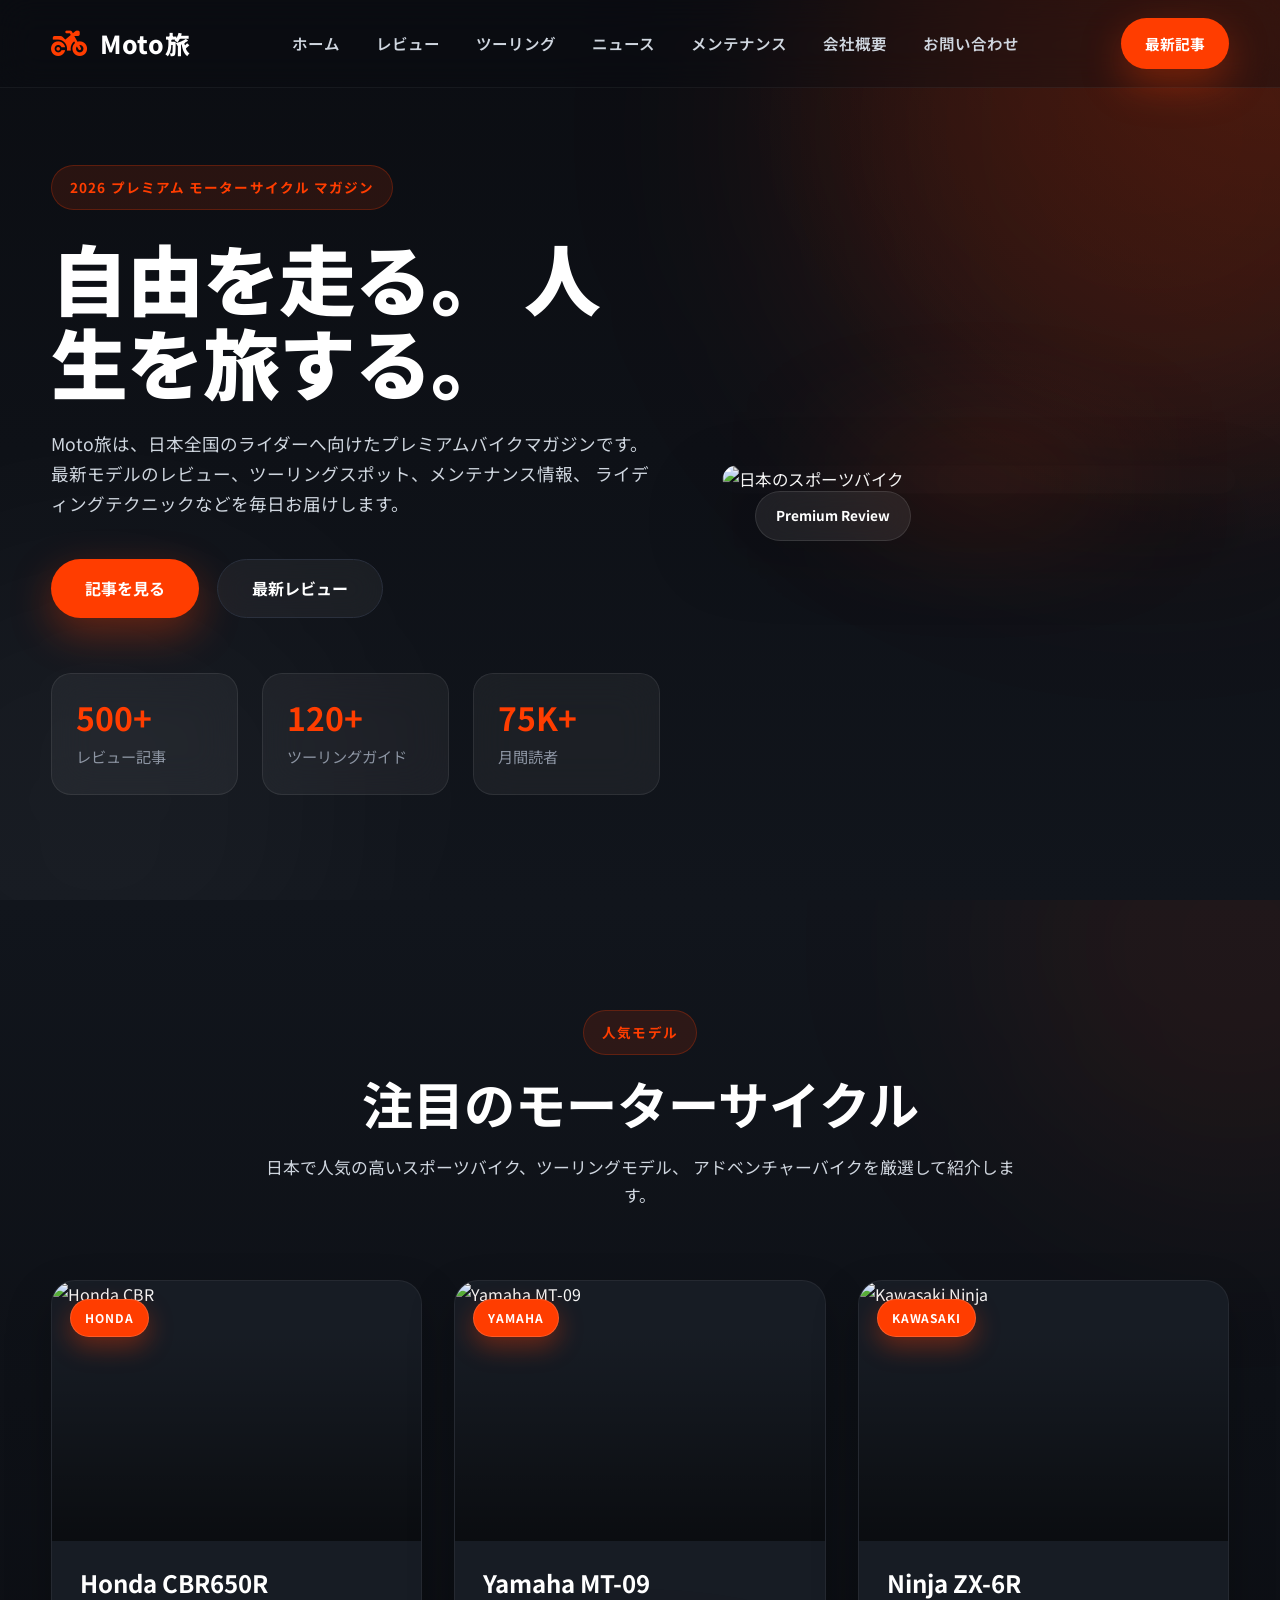
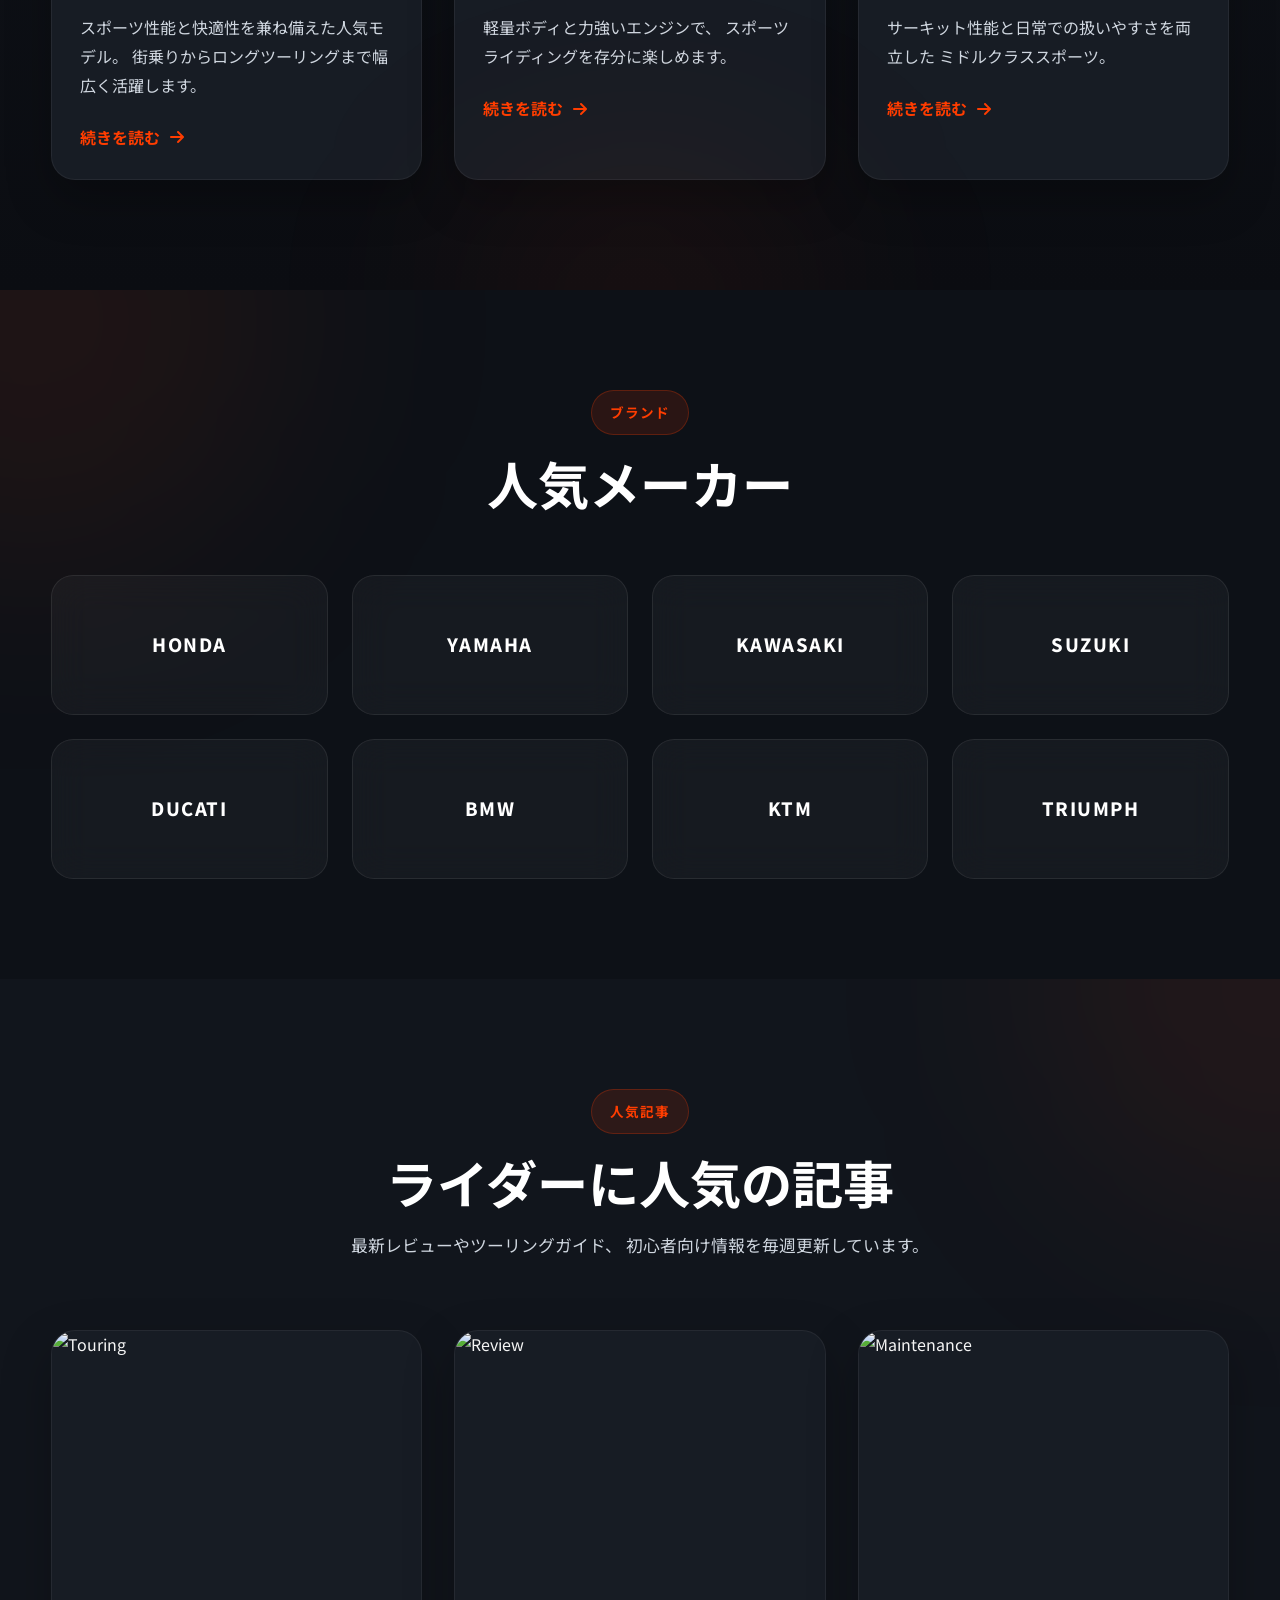
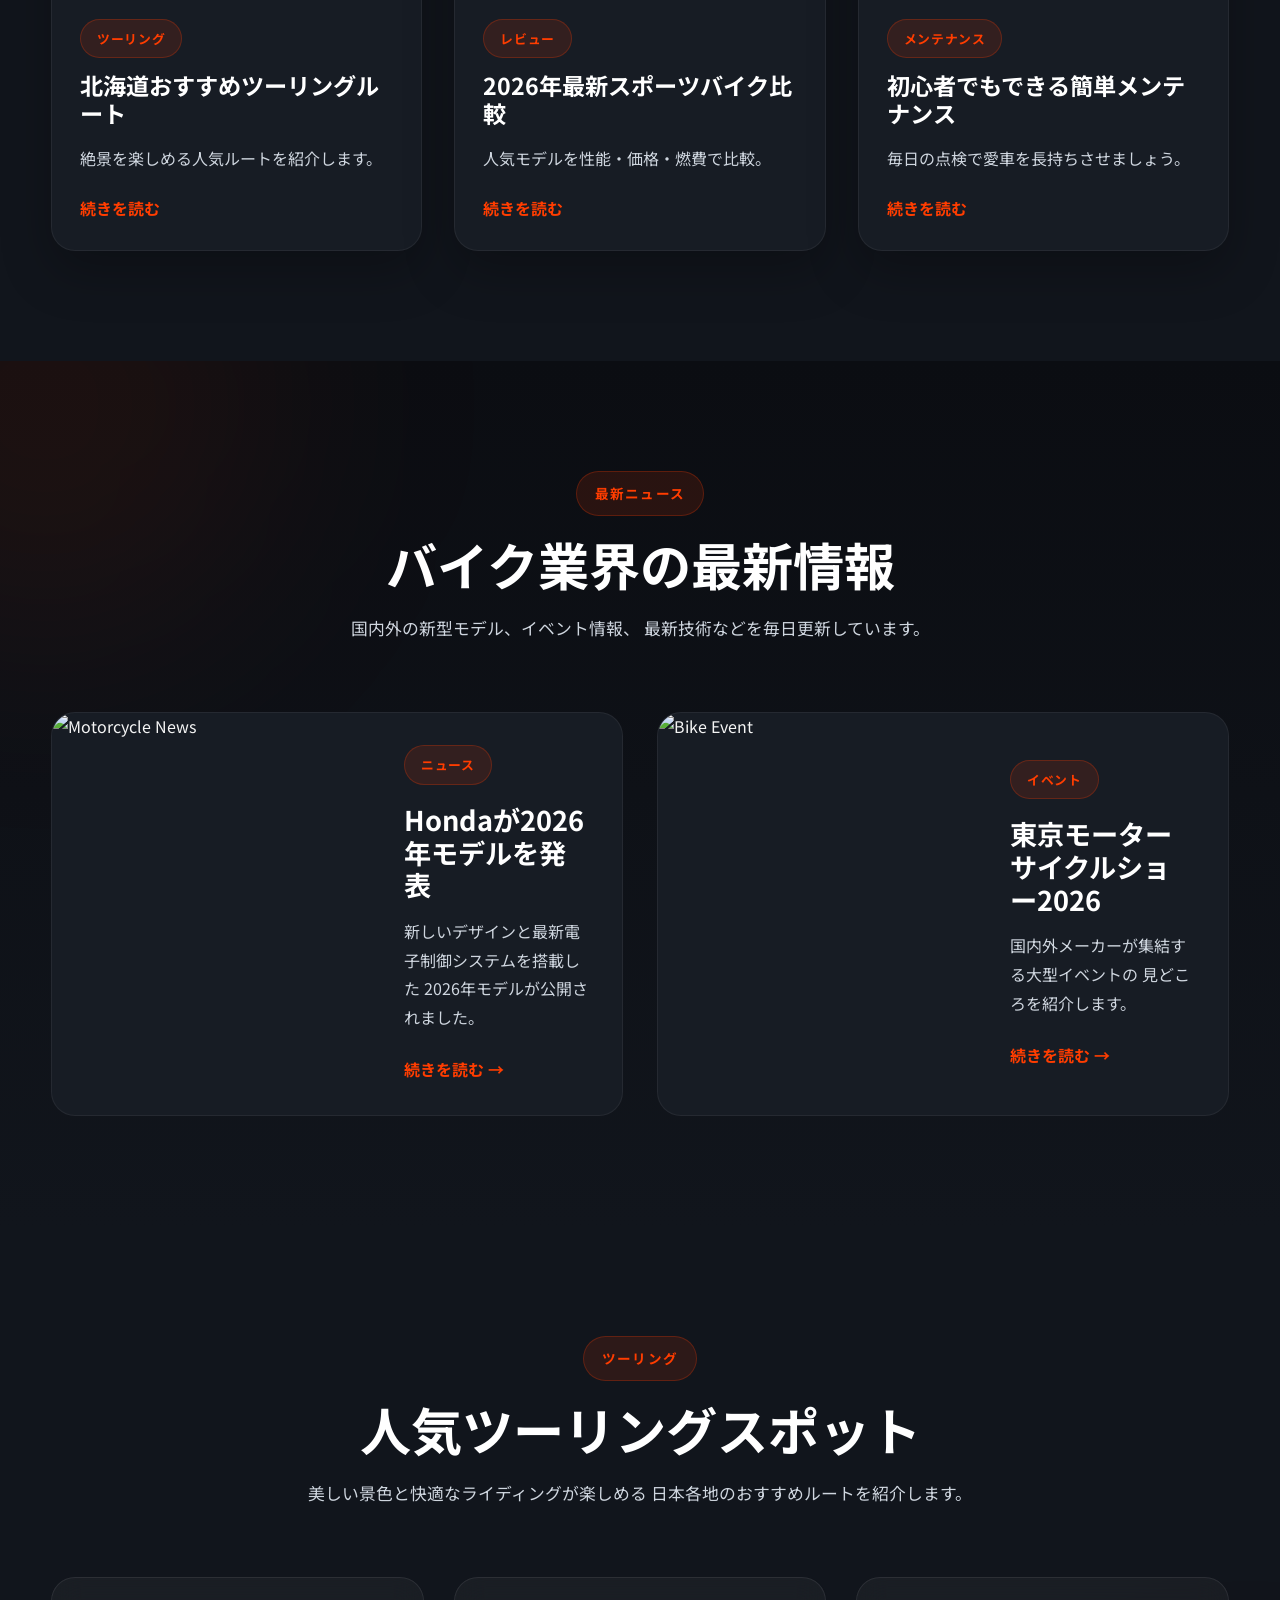
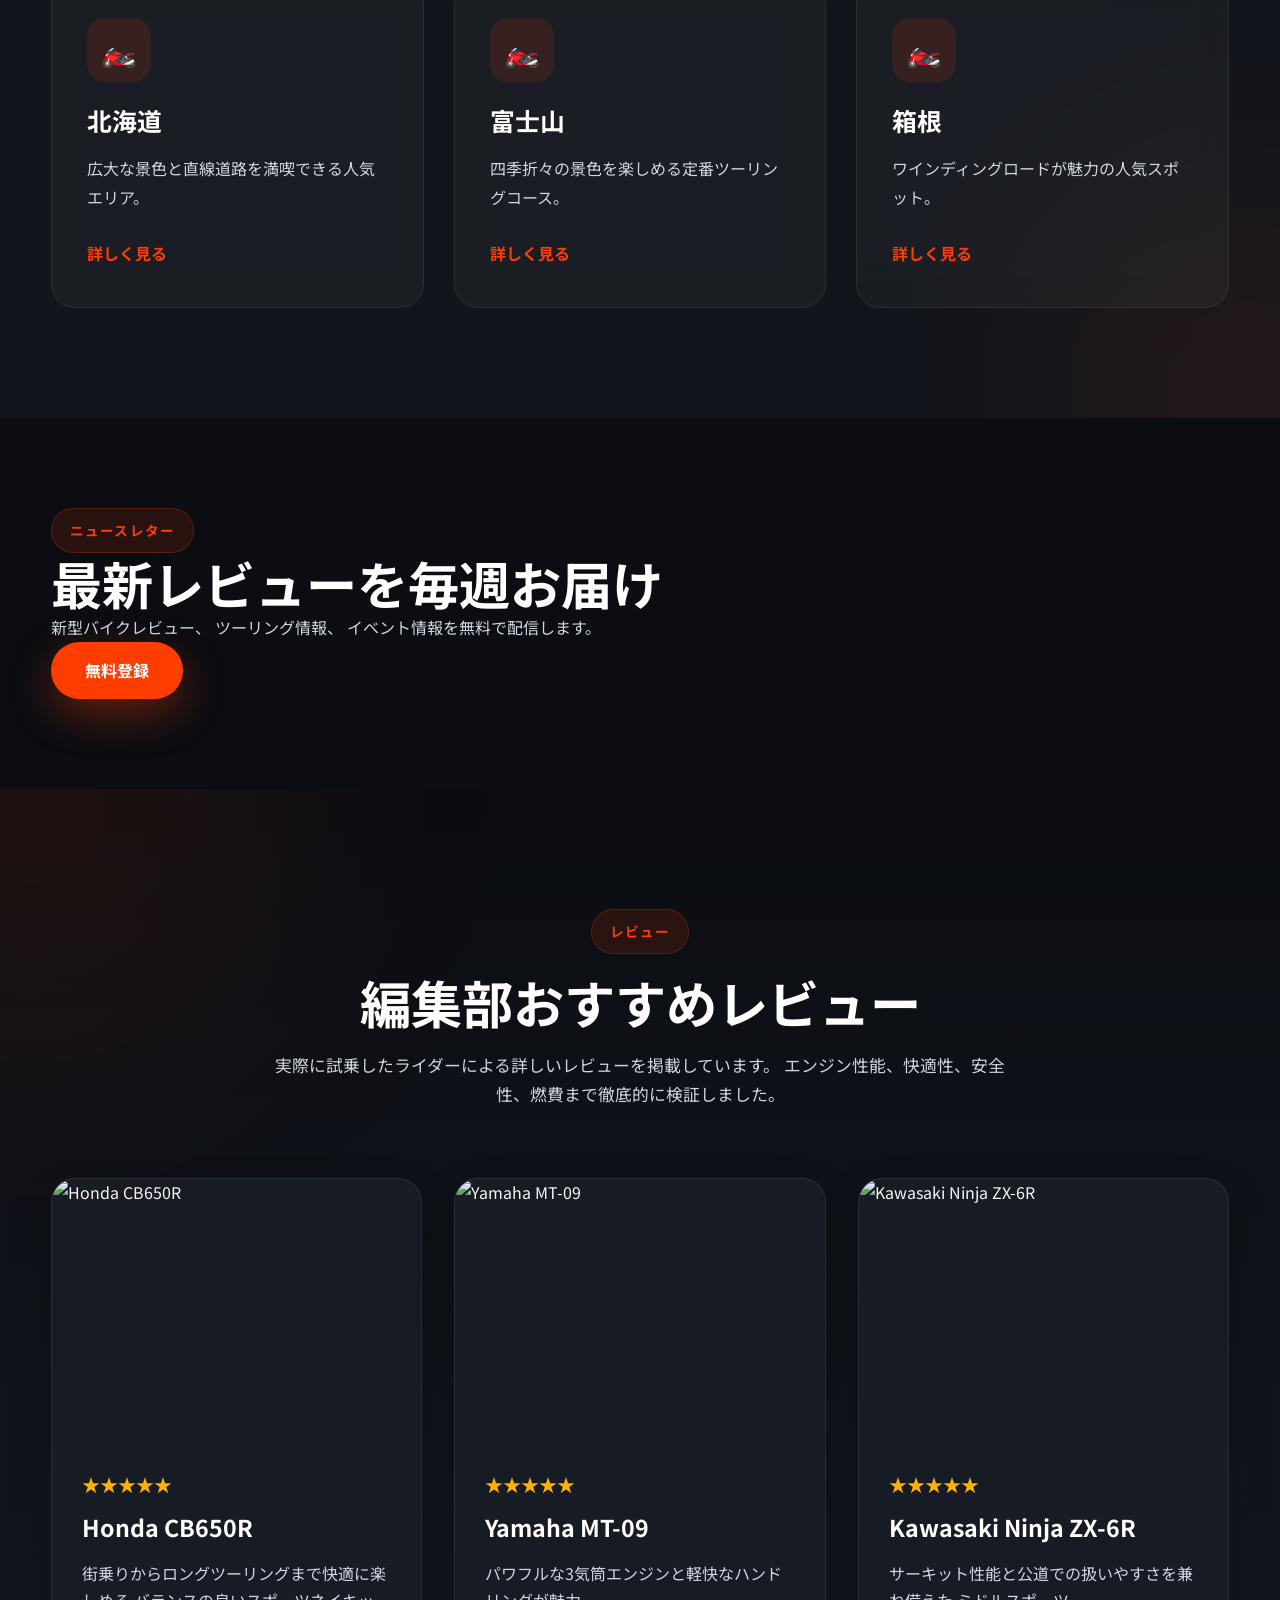
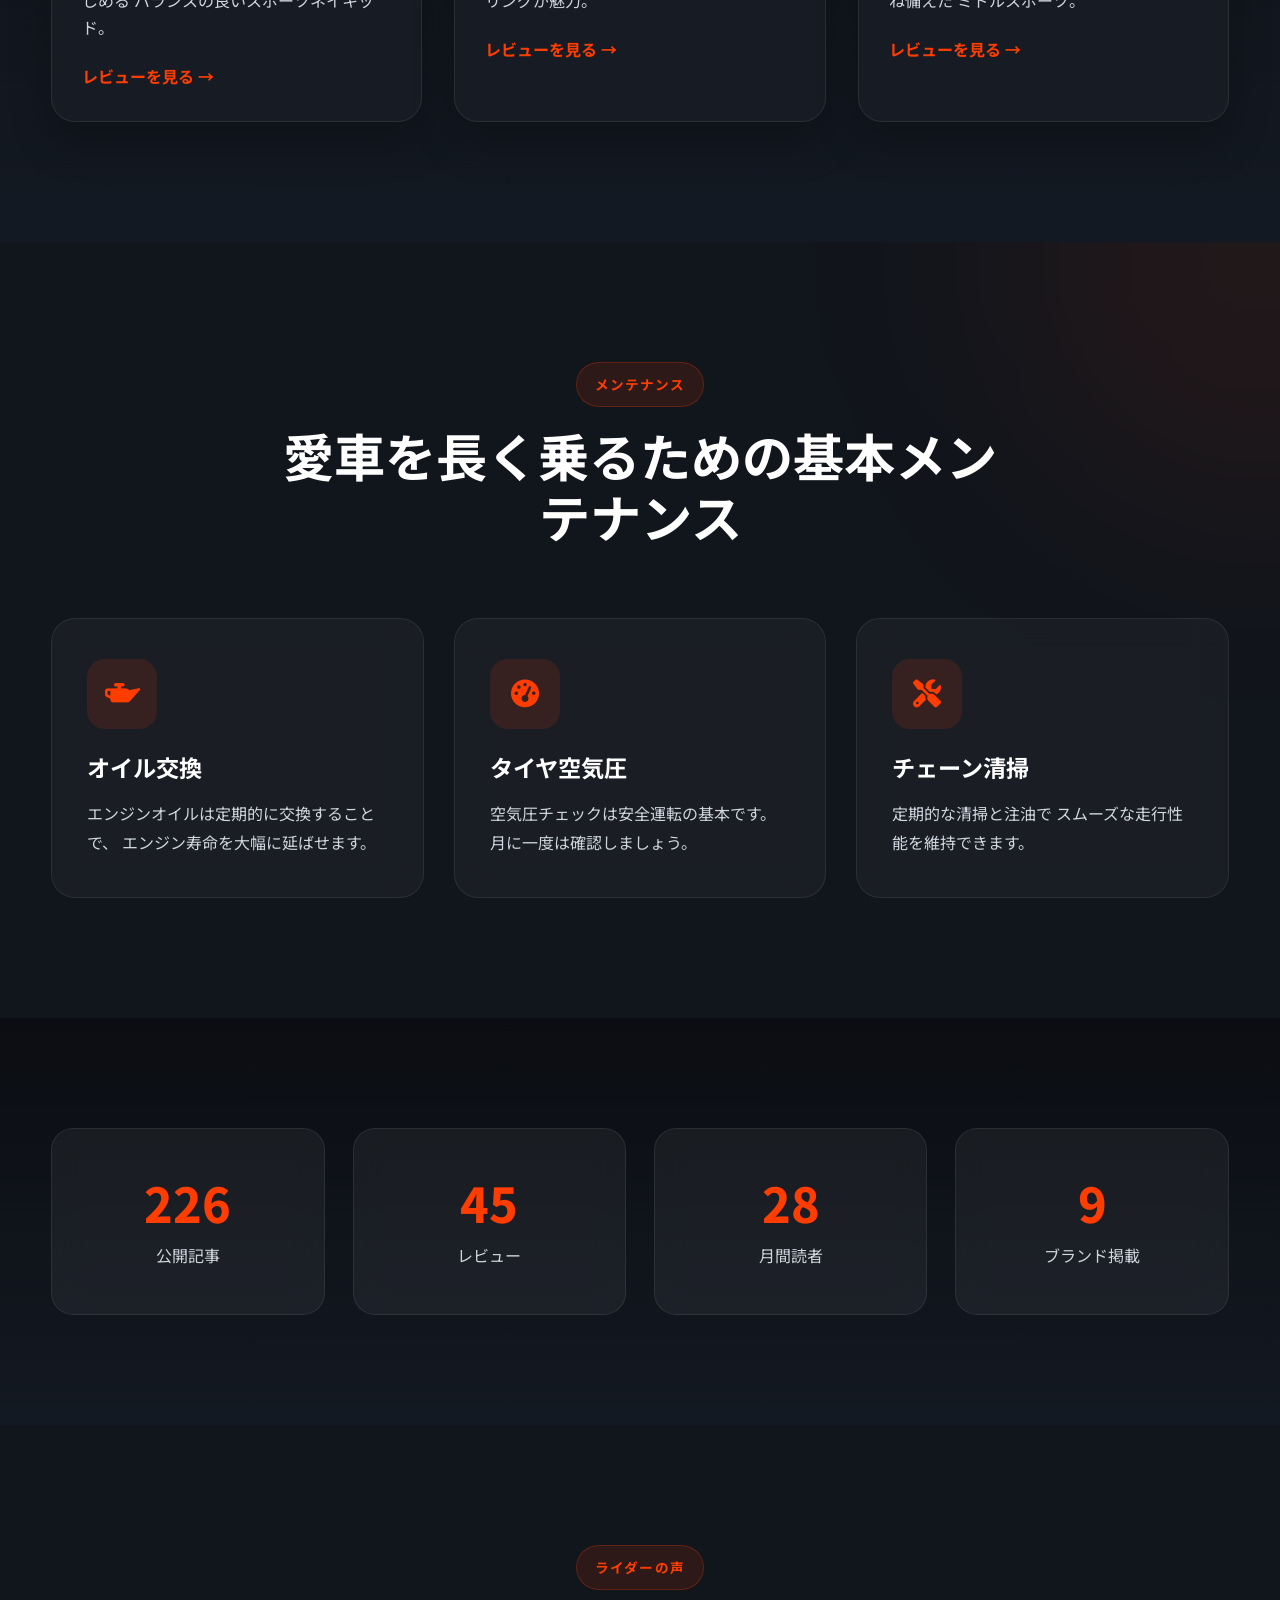
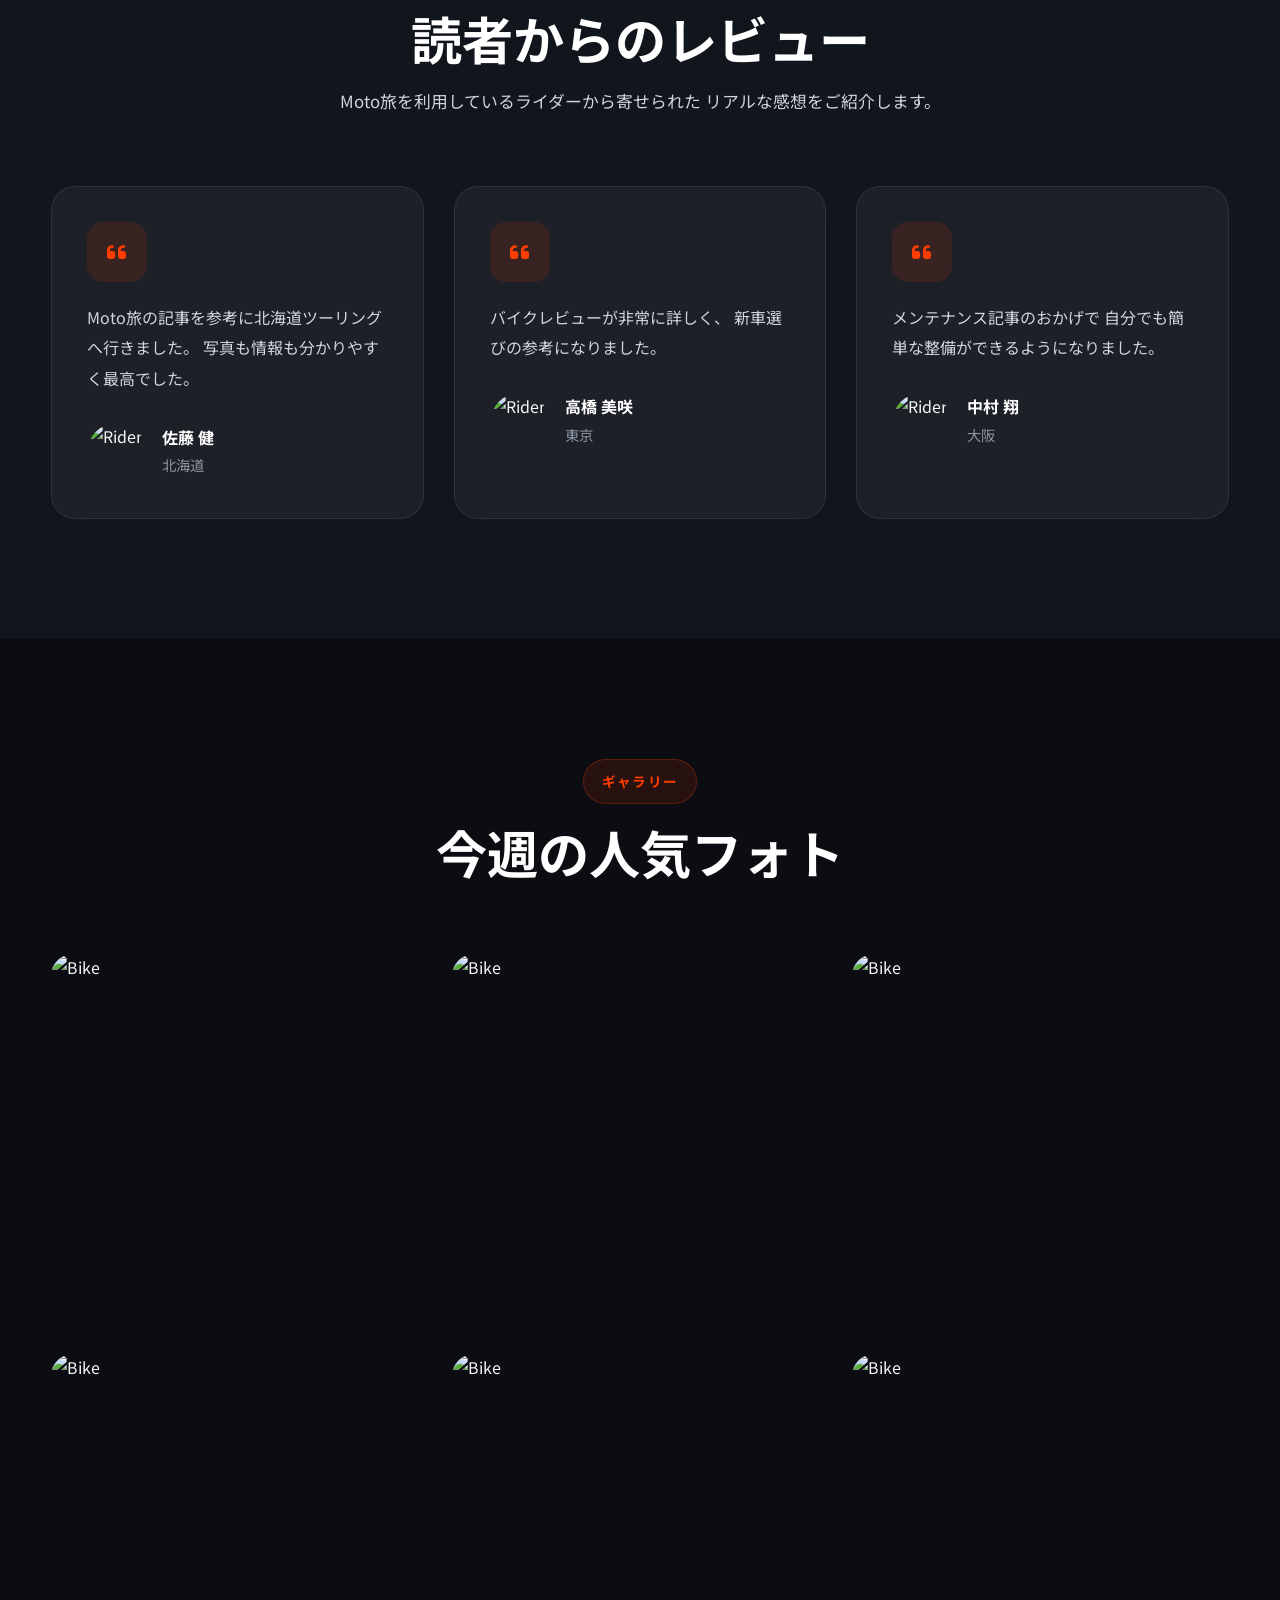
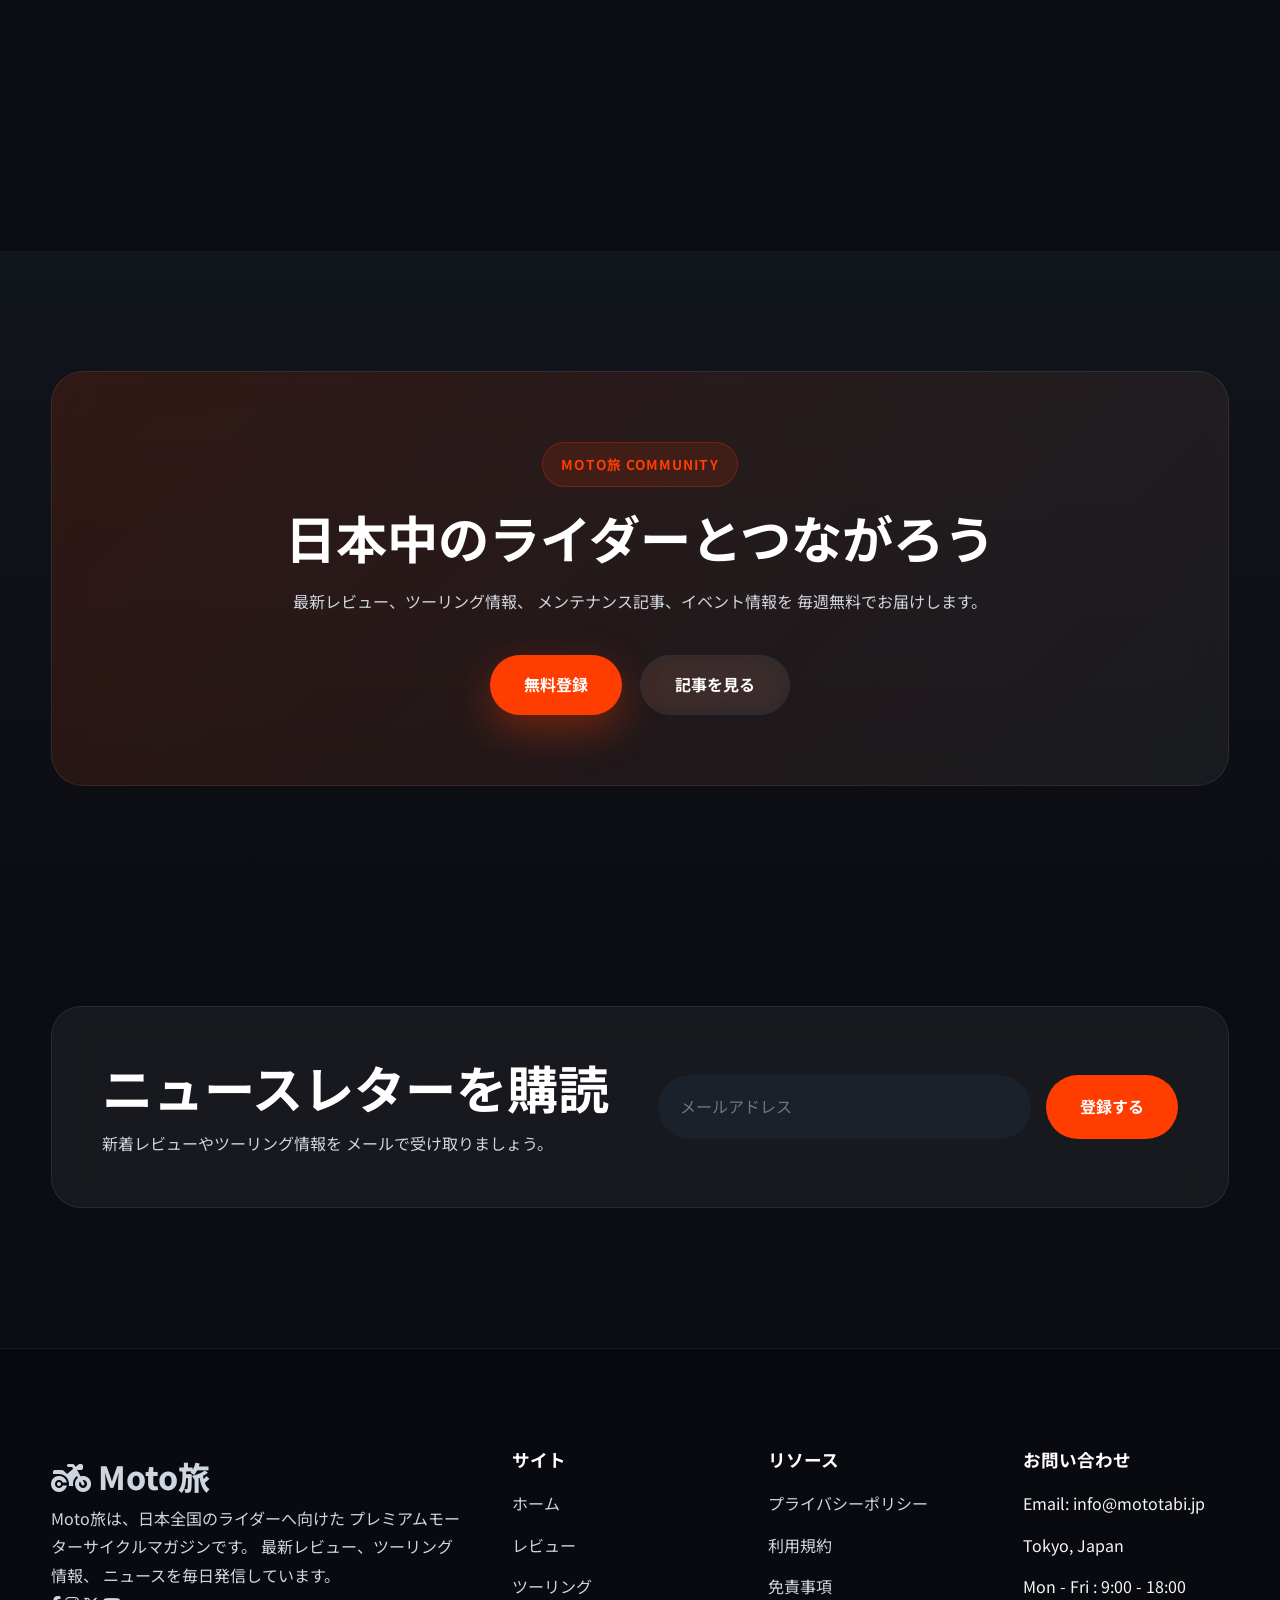
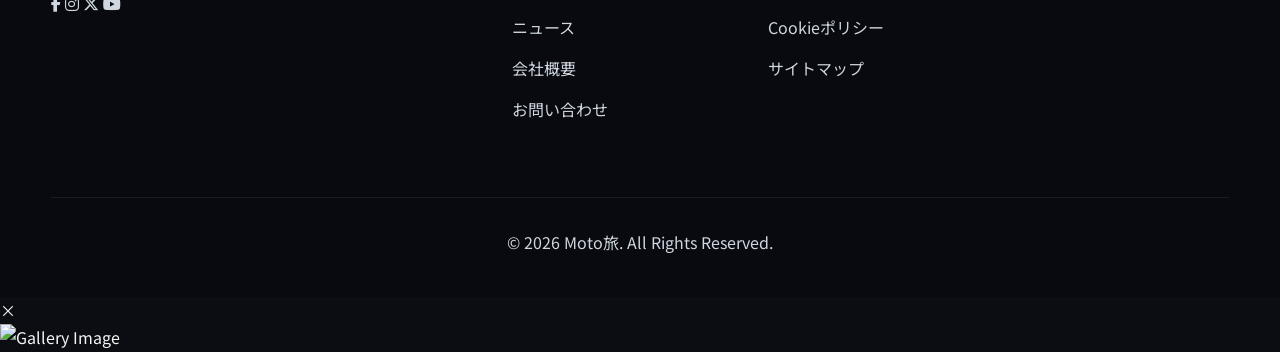
==== index.html @ cd191247 "Update index.html" ====
<!DOCTYPE html>
<html lang="ja">

<head>

<meta charset="UTF-8">
<meta name="viewport" content="width=device-width, initial-scale=1.0">

<title>Moto旅 | 日本最大級のバイクレビュー＆ツーリングマガジン</title>

<meta name="description"
content="Moto旅は日本のバイクレビュー、ツーリング情報、最新ニュース、メンテナンスガイドを提供するプレミアムモーターサイクルマガジンです。">

<meta name="keywords"
content="バイク, オートバイ, ツーリング, バイクレビュー, 日本, Honda, Yamaha, Kawasaki, Suzuki">

<meta name="author"
content="Moto旅">

<meta name="robots"
content="index, follow">

<meta name="theme-color"
content="#0d1117">

<meta property="og:type"
content="website">

<meta property="og:title"
content="Moto旅">

<meta property="og:description"
content="プレミアムバイクマガジン">

<meta property="og:image"
content="assets/images/hero.webp">

<meta property="og:locale"
content="ja_JP">

<link rel="icon"
href="assets/images/favicon.png">

<link rel="preconnect"
href="https://fonts.googleapis.com">

<link rel="preconnect"
href="https://fonts.gstatic.com"
crossorigin>

<link href="https://fonts.googleapis.com/css2?family=Noto+Sans+JP:wght@300;400;500;700;900&display=swap"
rel="stylesheet">

<link href="https://cdnjs.cloudflare.com/ajax/libs/font-awesome/6.7.2/css/all.min.css"
rel="stylesheet">

<link rel="stylesheet"
href="assets/css/style.css">

</head>

<body>

<header class="header">

<div class="container">

<a href="index.html" class="logo">

<i class="fa-solid fa-motorcycle"></i>

<span>Moto旅</span>

</a>

<nav class="navbar">

<ul class="nav-links">

<li>
<a class="active" href="index.html">
ホーム
</a>
</li>

<li>
<a href="articles.html">
レビュー
</a>
</li>

<li>
<a href="articles.html">
ツーリング
</a>
</li>

<li>
<a href="articles.html">
ニュース
</a>
</li>

<li>
<a href="articles.html">
メンテナンス
</a>
</li>

<li>
<a href="about.html">
会社概要
</a>
</li>

<li>
<a href="contact.html">
お問い合わせ
</a>
</li>

</ul>

</nav>

<button class="menu-toggle" aria-label="Open Menu">

    <i class="fa-solid fa-bars"></i>

</button>
    
<div class="header-buttons">

<a href="articles.html"
class="btn-primary">

最新記事

</a>

</div>

</div>

</header>

<!-- ===========================
HERO SECTION
=========================== -->

<section id="home" class="hero">

<div class="container hero-grid">

<div class="hero-content">

<span class="hero-badge">

2026 プレミアム モーターサイクル マガジン

</span>

<h1>

自由を走る。

人生を旅する。

</h1>

<p>

Moto旅は、日本全国のライダーへ向けたプレミアムバイクマガジンです。
最新モデルのレビュー、ツーリングスポット、メンテナンス情報、
ライディングテクニックなどを毎日お届けします。

</p>

<div class="hero-buttons">

<a href="articles.html"
class="btn-primary">

記事を見る

</a>

<a href="articles.html"
class="btn-secondary">

最新レビュー

</a>

</div>

<div class="hero-stats">

<div>

<h2>500+</h2>

<p>レビュー記事</p>

</div>

<div>

<h2>120+</h2>

<p>ツーリングガイド</p>

</div>

<div>

<h2>75K+</h2>

<p>月間読者</p>

</div>

</div>

</div>

<div class="hero-image">

<img
src="https://images.unsplash.com/photo-1558981806-ec527fa84c39?auto=format&fit=crop&w=1200&q=80"
alt="日本のスポーツバイク"
loading="eager">

</div>

</div>

</section>

<!-- =========================================
FEATURED MOTORCYCLES
========================================== -->

<section id="featured" class="featured-section">

<div class="container">

<div class="section-header">

<span class="section-tag">
人気モデル
</span>

<h2>
注目のモーターサイクル
</h2>

<p>
日本で人気の高いスポーツバイク、ツーリングモデル、
アドベンチャーバイクを厳選して紹介します。
</p>

</div>

<div class="featured-grid">

<!-- Card -->

<article class="bike-card">

<div class="bike-image">

<img
src="https://images.unsplash.com/photo-1558981806-ec527fa84c39?auto=format&fit=crop&w=900&q=80"
alt="Honda CBR"
loading="lazy">

<span class="bike-badge">
HONDA
</span>

</div>

<div class="bike-content">

<h3>
Honda CBR650R
</h3>

<p>

スポーツ性能と快適性を兼ね備えた人気モデル。
街乗りからロングツーリングまで幅広く活躍します。

</p>

<a href="article.html">

続きを読む

<i class="fa-solid fa-arrow-right"></i>

</a>

</div>

</article>

<!-- Card -->

<article class="bike-card">

<div class="bike-image">

<img
src="https://images.unsplash.com/photo-1515777315835-281b94c9589f?auto=format&fit=crop&w=900&q=80"
alt="Yamaha MT-09"
loading="lazy">

<span class="bike-badge">

YAMAHA

</span>

</div>

<div class="bike-content">

<h3>

Yamaha MT-09

</h3>

<p>

軽量ボディと力強いエンジンで、
スポーツライディングを存分に楽しめます。

</p>

<a href="article.html">

続きを読む

<i class="fa-solid fa-arrow-right"></i>

</a>

</div>

</article>

<!-- Card -->

<article class="bike-card">

<div class="bike-image">

<img
src="https://images.unsplash.com/photo-1503376780353-7e6692767b70?auto=format&fit=crop&w=900&q=80"
alt="Kawasaki Ninja"
loading="lazy">

<span class="bike-badge">

KAWASAKI

</span>

</div>

<div class="bike-content">

<h3>

Ninja ZX-6R

</h3>

<p>

サーキット性能と日常での扱いやすさを両立した
ミドルクラススポーツ。

</p>

<a href="article.html">

続きを読む

<i class="fa-solid fa-arrow-right"></i>

</a>

</div>

</article>

</div>

</div>

</section>

<!-- =========================================
POPULAR BRANDS
========================================== -->

<section id="brands" class="brands">

<div class="container">

<div class="section-header">

<span class="section-tag">

ブランド

</span>

<h2>

人気メーカー

</h2>

</div>

<div class="brand-grid">

<a href="articles.html" class="brand-card">
HONDA
</a>

<a href="articles.html" class="brand-card">
YAMAHA
</a>

<a href="articles.html" class="brand-card">
KAWASAKI
</a>

<a href="articles.html" class="brand-card">
SUZUKI
</a>

<a href="articles.html" class="brand-card">
DUCATI
</a>

<a href="articles.html" class="brand-card">
BMW
</a>

<a href="articles.html" class="brand-card">
KTM
</a>

<a href="articles.html" class="brand-card">
TRIUMPH
</a>

</div>

</div>

</section>

<!-- =========================================
POPULAR ARTICLES
========================================== -->

 <section id="articles" class="popular-articles">

<div class="container">

<div class="section-header">

<span class="section-tag">

人気記事

</span>

<h2>

ライダーに人気の記事

</h2>

<p>

最新レビューやツーリングガイド、
初心者向け情報を毎週更新しています。

</p>

</div>

<div class="articles-grid">

<article class="article-card">

<img
src="https://images.unsplash.com/photo-1529429617124-aee711a5ac1c?auto=format&fit=crop&w=900&q=80"
alt="Touring"
loading="lazy">

<div class="article-content">

<span>

ツーリング

</span>

<h3>

北海道おすすめツーリングルート

</h3>

<p>

絶景を楽しめる人気ルートを紹介します。

</p>

<a href="article.html">

続きを読む

</a>

</div>

</article>

<article class="article-card">

<img
src="https://images.unsplash.com/photo-1558981806-ec527fa84c39?auto=format&fit=crop&w=900&q=80"
alt="Review"
loading="lazy">

<div class="article-content">

<span>

レビュー

</span>

<h3>

2026年最新スポーツバイク比較

</h3>

<p>

人気モデルを性能・価格・燃費で比較。

</p>

<a href="article.html">

続きを読む

</a>

</div>

</article>

<article class="article-card">

<img
src="https://images.unsplash.com/photo-1515777315835-281b94c9589f?auto=format&fit=crop&w=900&q=80"
alt="Maintenance"
loading="lazy">

<div class="article-content">

<span>

メンテナンス

</span>

<h3>

初心者でもできる簡単メンテナンス

</h3>

<p>

毎日の点検で愛車を長持ちさせましょう。

</p>

<a href="article.html">

続きを読む

</a>

</div>

</article>

</div>

</div>

</section>

<!-- =========================================
LATEST NEWS
========================================== -->

 <section id="news" class="latest-news">

<div class="container">

<div class="section-header">

<span class="section-tag">
最新ニュース
</span>

<h2>
バイク業界の最新情報
</h2>

<p>
国内外の新型モデル、イベント情報、
最新技術などを毎日更新しています。
</p>

</div>

<div class="news-grid">

<article class="news-card">

<img
src="https://images.unsplash.com/photo-1449965408869-eaa3f722e40d?auto=format&fit=crop&w=900&q=80"
alt="Motorcycle News"
loading="lazy">

<div class="news-content">

<span>ニュース</span>

<h3>
Hondaが2026年モデルを発表
</h3>

<p>
新しいデザインと最新電子制御システムを搭載した
2026年モデルが公開されました。
</p>

<a href="article.html">
続きを読む →
</a>

</div>

</article>

<article class="news-card">

<img
src="https://images.unsplash.com/photo-1503376780353-7e6692767b70?auto=format&fit=crop&w=900&q=80"
alt="Bike Event"
loading="lazy">

<div class="news-content">

<span>イベント</span>

<h3>
東京モーターサイクルショー2026
</h3>

<p>
国内外メーカーが集結する大型イベントの
見どころを紹介します。
</p>

<a href="article.html">
続きを読む →
</a>

</div>

</article>

</div>

</div>

</section>

<!-- =========================================
TOURING DESTINATIONS
========================================== -->

<section id="touring" class="touring">

<div class="container">

<div class="section-header">

<span class="section-tag">
ツーリング
</span>

<h2>
人気ツーリングスポット
</h2>

<p>
美しい景色と快適なライディングが楽しめる
日本各地のおすすめルートを紹介します。
</p>

</div>

<div class="tour-grid">

<div class="tour-card">

<h3>北海道</h3>

<p>
広大な景色と直線道路を満喫できる人気エリア。
</p>

<a href="article.html">
詳しく見る
</a>

</div>

<div class="tour-card">

<h3>富士山</h3>

<p>
四季折々の景色を楽しめる定番ツーリングコース。
</p>

<a href="article.html">
詳しく見る
</a>

</div>

<div class="tour-card">

<h3>箱根</h3>

<p>
ワインディングロードが魅力の人気スポット。
</p>

<a href="article.html">
詳しく見る
</a>

</div>

</div>

</div>

</section>

<!-- =========================================
NEWSLETTER PREVIEW
========================================== -->

<section class="newsletter-preview">

<div class="container">

<div class="newsletter-card">

<span class="section-tag">

ニュースレター

</span>

<h2>

最新レビューを毎週お届け

</h2>

<p>

新型バイクレビュー、
ツーリング情報、
イベント情報を無料で配信します。

</p>

<a href="contact.html"
class="btn-primary">

無料登録

</a>

</div>

</div>

</section>

<!-- ========= END OF PART 1 ========= -->
<!-- =========================================
FEATURED REVIEWS
========================================== -->

 <section id="reviews" class="featured-reviews">

    <div class="container">

        <div class="section-header">

            <span class="section-tag">レビュー</span>

            <h2>編集部おすすめレビュー</h2>

            <p>
                実際に試乗したライダーによる詳しいレビューを掲載しています。
                エンジン性能、快適性、安全性、燃費まで徹底的に検証しました。
            </p>

        </div>

        <div class="review-grid">

            <article class="review-card">

                <img
                    src="https://images.unsplash.com/photo-1558981806-ec527fa84c39?auto=format&fit=crop&w=900&q=80"
                    alt="Honda CB650R"
                    loading="lazy">

                <div class="review-content">

                    <span class="rating">
                        ★★★★★
                    </span>

                    <h3>Honda CB650R</h3>

                    <p>

                        街乗りからロングツーリングまで快適に楽しめる
                        バランスの良いスポーツネイキッド。

                    </p>

                    <a href="article.html">
                        レビューを見る →
                    </a>

                </div>

            </article>

            <article class="review-card">

                <img
                    src="https://images.unsplash.com/photo-1515777315835-281b94c9589f?auto=format&fit=crop&w=900&q=80"
                    alt="Yamaha MT-09"
                    loading="lazy">

                <div class="review-content">

                    <span class="rating">
                        ★★★★★
                    </span>

                    <h3>Yamaha MT-09</h3>

                    <p>

                        パワフルな3気筒エンジンと軽快なハンドリングが魅力。

                    </p>

                    <a href="article.html">
                        レビューを見る →
                    </a>

                </div>

            </article>

            <article class="review-card">

                <img
                    src="https://images.unsplash.com/photo-1503376780353-7e6692767b70?auto=format&fit=crop&w=900&q=80"
                    alt="Kawasaki Ninja ZX-6R"
                    loading="lazy">

                <div class="review-content">

                    <span class="rating">
                        ★★★★★
                    </span>

                    <h3>Kawasaki Ninja ZX-6R</h3>

                    <p>

                        サーキット性能と公道での扱いやすさを兼ね備えた
                        ミドルスポーツ。

                    </p>

                    <a href="article.html">
                        レビューを見る →
                    </a>

                </div>

            </article>

        </div>

    </div>

</section>

<!-- =========================================
MAINTENANCE TIPS
========================================== -->

 <section id="maintenance" class="maintenance">

    <div class="container">

        <div class="section-header">

            <span class="section-tag">

                メンテナンス

            </span>

            <h2>

                愛車を長く乗るための基本メンテナンス

            </h2>

        </div>

        <div class="tips-grid">

            <div class="tip-card">

                <i class="fa-solid fa-oil-can"></i>

                <h3>

                    オイル交換

                </h3>

                <p>

                    エンジンオイルは定期的に交換することで、
                    エンジン寿命を大幅に延ばせます。

                </p>

            </div>

            <div class="tip-card">

                <i class="fa-solid fa-gauge-high"></i>

                <h3>

                    タイヤ空気圧

                </h3>

                <p>

                    空気圧チェックは安全運転の基本です。
                    月に一度は確認しましょう。

                </p>

            </div>

            <div class="tip-card">

                <i class="fa-solid fa-screwdriver-wrench"></i>

                <h3>

                    チェーン清掃

                </h3>

                <p>

                    定期的な清掃と注油で
                    スムーズな走行性能を維持できます。

                </p>

            </div>

        </div>

    </div>

</section>

<!-- =========================================
STATISTICS
========================================== -->

<section id="statistics" class="statistics">

    <div class="container">

        <div class="stats-grid">

            <div class="stat-box">

                <h2>750+</h2>

                <p>公開記事</p>

            </div>

            <div class="stat-box">

                <h2>150+</h2>

                <p>レビュー</p>

            </div>

            <div class="stat-box">

                <h2>95K+</h2>

                <p>月間読者</p>

            </div>

            <div class="stat-box">

                <h2>30+</h2>

                <p>ブランド掲載</p>

            </div>

        </div>

    </div>

</section>

<!-- ========= END PART 2A ========= -->
<!-- =========================================
RIDER TESTIMONIALS
========================================== -->

<section id="testimonials" class="testimonials">

    <div class="container">

        <div class="section-header">

            <span class="section-tag">ライダーの声</span>

            <h2>読者からのレビュー</h2>

            <p>
                Moto旅を利用しているライダーから寄せられた
                リアルな感想をご紹介します。
            </p>

        </div>

        <div class="testimonial-grid">

            <article class="testimonial-card">

                <div class="quote-icon">
                    <i class="fa-solid fa-quote-left"></i>
                </div>

                <p>

                    Moto旅の記事を参考に北海道ツーリングへ行きました。
                    写真も情報も分かりやすく最高でした。

                </p>

                <div class="testimonial-author">

                    <img
                        src="https://images.unsplash.com/photo-1500648767791-00dcc994a43e?auto=format&fit=crop&w=200&q=80"
                        alt="Rider">

                    <div>

                        <h4>佐藤 健</h4>

                        <span>北海道</span>

                    </div>

                </div>

            </article>

            <article class="testimonial-card">

                <div class="quote-icon">
                    <i class="fa-solid fa-quote-left"></i>
                </div>

                <p>

                    バイクレビューが非常に詳しく、
                    新車選びの参考になりました。

                </p>

                <div class="testimonial-author">

                    <img
                        src="https://images.unsplash.com/photo-1494790108377-be9c29b29330?auto=format&fit=crop&w=200&q=80"
                        alt="Rider">

                    <div>

                        <h4>高橋 美咲</h4>

                        <span>東京</span>

                    </div>

                </div>

            </article>

            <article class="testimonial-card">

                <div class="quote-icon">
                    <i class="fa-solid fa-quote-left"></i>
                </div>

                <p>

                    メンテナンス記事のおかげで
                    自分でも簡単な整備ができるようになりました。

                </p>

                <div class="testimonial-author">

                    <img
                        src="https://images.unsplash.com/photo-1506794778202-cad84cf45f1d?auto=format&fit=crop&w=200&q=80"
                        alt="Rider">

                    <div>

                        <h4>中村 翔</h4>

                        <span>大阪</span>

                    </div>

                </div>

            </article>

        </div>

    </div>

</section>

<!-- =========================================
PHOTO GALLERY
========================================== -->

 <section id="gallery" class="gallery">

    <div class="container">

        <div class="section-header">

            <span class="section-tag">

                ギャラリー

            </span>

            <h2>

                今週の人気フォト

            </h2>

        </div>

        <div class="gallery-grid">

            <img src="https://images.unsplash.com/photo-1558981806-ec527fa84c39?auto=format&fit=crop&w=800&q=80" alt="Bike">

            <img src="https://images.unsplash.com/photo-1515777315835-281b94c9589f?auto=format&fit=crop&w=800&q=80" alt="Bike">

            <img src="https://images.unsplash.com/photo-1503376780353-7e6692767b70?auto=format&fit=crop&w=800&q=80" alt="Bike">

            <img src="https://images.unsplash.com/photo-1449965408869-eaa3f722e40d?auto=format&fit=crop&w=800&q=80" alt="Bike">

            <img src="https://images.unsplash.com/photo-1529429617124-aee711a5ac1c?auto=format&fit=crop&w=800&q=80" alt="Bike">

            <img src="https://images.unsplash.com/photo-1558981806-ec527fa84c39?auto=format&fit=crop&w=800&q=80" alt="Bike">

        </div>

    </div>

</section>

<!-- =========================================
CALL TO ACTION
========================================== -->

<section class="cta-section">

    <div class="container">

        <div class="cta-box">

            <span class="section-tag">

                Moto旅 Community

            </span>

            <h2>

                日本中のライダーとつながろう

            </h2>

            <p>

                最新レビュー、ツーリング情報、
                メンテナンス記事、イベント情報を
                毎週無料でお届けします。

            </p>

            <div class="cta-buttons">

                <a href="contact.html" class="btn-primary">

                    無料登録

                </a>

                <a href="articles.html" class="btn-secondary">

                    記事を見る

                </a>

            </div>

        </div>

    </div>

</section>

<!-- =========================================
NEWSLETTER
========================================== -->

<section id="newsletter" class="newsletter">

    <div class="container">

        <div class="newsletter-wrapper">

            <div>

                <h2>

                    ニュースレターを購読

                </h2>

                <p>

                    新着レビューやツーリング情報を
                    メールで受け取りましょう。

                </p>

            </div>

            <form>

                <input
                    type="email"
                    placeholder="メールアドレス">

                <button type="submit">

                    登録する

                </button>

            </form>

        </div>

    </div>

</section>

<!-- ========= END PART 2B ========= -->
<!-- =========================================
FOOTER
========================================== -->

<footer class="footer">

    <div class="container">

        <div class="footer-grid">

            <!-- Brand -->

            <div class="footer-column">

                <a href="index.html" class="footer-logo">
                    <i class="fa-solid fa-motorcycle"></i>
                    <span>Moto旅</span>
                </a>

                <p>
                    Moto旅は、日本全国のライダーへ向けた
                    プレミアムモーターサイクルマガジンです。
                    最新レビュー、ツーリング情報、
                    ニュースを毎日発信しています。
                </p>

                <div class="social-links">

                    <a href="#" aria-label="Facebook">
                        <i class="fab fa-facebook-f"></i>
                    </a>

                    <a href="#" aria-label="Instagram">
                        <i class="fab fa-instagram"></i>
                    </a>

                    <a href="#" aria-label="X">
                        <i class="fab fa-x-twitter"></i>
                    </a>

                    <a href="#" aria-label="YouTube">
                        <i class="fab fa-youtube"></i>
                    </a>

                </div>

            </div>

            <!-- Navigation -->

            <div class="footer-column">

                <h3>サイト</h3>

                <ul>

                    <li><a href="index.html">ホーム</a></li>
                    <li><a href="articles.html">レビュー</a></li>
                    <li><a href="articles.html">ツーリング</a></li>
                    <li><a href="articles.html">ニュース</a></li>
                    <li><a href="about.html">会社概要</a></li>
                    <li><a href="contact.html">お問い合わせ</a></li>

                </ul>

            </div>

            <!-- Resources -->

            <div class="footer-column">

                <h3>リソース</h3>

                <ul>

                    <li><a href="privacy.html">プライバシーポリシー</a></li>
                    <li><a href="terms.html">利用規約</a></li>
                    <li><a href="disclaimer.html">免責事項</a></li>
                    <li><a href="cookie-policy.html">Cookieポリシー</a></li>
                    <li><a href="sitemap.html">サイトマップ</a></li>

                </ul>

            </div>

            <!-- Contact -->

            <div class="footer-column">

                <h3>お問い合わせ</h3>

                <ul>

                    <li>Email: info@mototabi.jp</li>
                    <li>Tokyo, Japan</li>
                    <li>Mon - Fri : 9:00 - 18:00</li>

                </ul>

            </div>

        </div>

        <div class="footer-bottom">

            <p>

                © 2026 Moto旅.
                All Rights Reserved.

            </p>

        </div>

    </div>

</footer>

<!-- =========================================
BACK TO TOP
========================================== -->

<button class="back-to-top" aria-label="Back to Top">

    <i class="fa-solid fa-arrow-up"></i>

</button>

<!-- =========================================
JAVASCRIPT
========================================== -->

<script src="assets/js/script.js"></script>

</body>

</html>
---- assets/css/style.css ----
/* =====================================================
   Moto旅 - Premium Motorcycle Magazine
   Style.css Part 1A
   Reset • Variables • Global • Buttons • Utilities
====================================================== */

/* ===========================
   GOOGLE FONT
=========================== */
@import url("https://fonts.googleapis.com/css2?family=Noto+Sans+JP:wght@300;400;500;700;900&display=swap");

/* ===========================
   RESET
=========================== */

*,
*::before,
*::after{
    margin:0;
    padding:0;
    box-sizing:border-box;
}

html{
    scroll-behavior:smooth;
    font-size:16px;
}

body{
    font-family:"Noto Sans JP",sans-serif;
    background:#0b0d12;
    color:#f5f5f5;
    line-height:1.7;
    overflow-x:hidden;
    -webkit-font-smoothing:antialiased;
}

img{
    display:block;
    max-width:100%;
    height:auto;
}

a{
    text-decoration:none;
    color:inherit;
    transition:.35s ease;
}

ul{
    list-style:none;
}

button,
input{
    font:inherit;
    outline:none;
    border:none;
}

section{
    padding:90px 0;
}

/* ===========================
   ROOT VARIABLES
=========================== */

:root{

    --primary:#ff3d00;
    --primary-light:#ff6333;

    --secondary:#ffffff;

    --dark:#0b0d12;
    --dark-2:#11151c;
    --dark-3:#171c24;

    --card:#171c24;
    --border:#2a303d;

    --text:#ffffff;
    --text-light:#cfd6df;
    --muted:#8d95a3;

    --success:#18c964;
    --warning:#ffb300;

    --shadow:
        0 20px 50px rgba(0,0,0,.45);

    --glass:
        rgba(255,255,255,.05);

    --radius-sm:10px;
    --radius:18px;
    --radius-lg:28px;

    --container:1280px;

    --transition:.35s ease;

}

/* ===========================
   SCROLLBAR
=========================== */

::-webkit-scrollbar{
    width:10px;
}

::-webkit-scrollbar-track{
    background:#111;
}

::-webkit-scrollbar-thumb{
    background:var(--primary);
    border-radius:100px;
}

::-webkit-scrollbar-thumb:hover{
    background:var(--primary-light);
}

/* ===========================
   SELECTION
=========================== */

::selection{
    background:var(--primary);
    color:#fff;
}

/* ===========================
   CONTAINER
=========================== */

.container{
    width:min(92%,var(--container));
    margin-inline:auto;
}

/* ===========================
   TYPOGRAPHY
=========================== */

h1,
h2,
h3,
h4,
h5{
    color:#fff;
    line-height:1.2;
    font-weight:700;
}

h1{
    font-size:clamp(2.8rem,6vw,5.4rem);
}

h2{
    font-size:clamp(2rem,4vw,3.2rem);
}

h3{
    font-size:1.45rem;
}

p{
    color:var(--text-light);
}

.section-header{
    max-width:760px;
    margin:0 auto 70px;
    text-align:center;
}

.section-header h2{
    margin:18px 0;
}

.section-header p{
    font-size:1.05rem;
}

/* ===========================
   BADGES
=========================== */

.section-tag,
.hero-badge{

    display:inline-flex;
    align-items:center;
    gap:8px;

    padding:10px 18px;

    border-radius:100px;

    background:rgba(255,61,0,.12);

    color:var(--primary);

    border:1px solid rgba(255,61,0,.25);

    font-size:.85rem;

    font-weight:700;

    letter-spacing:.08em;

    text-transform:uppercase;

}

/* ===========================
   BUTTONS
=========================== */

.btn-primary,
.btn-secondary{

    display:inline-flex;

    align-items:center;

    justify-content:center;

    gap:10px;

    padding:15px 34px;

    border-radius:999px;

    font-weight:700;

    transition:var(--transition);

    cursor:pointer;

}

.btn-primary{

    background:var(--primary);

    color:#fff;

    box-shadow:0 15px 40px rgba(255,61,0,.35);

}

.btn-primary:hover{

    transform:translateY(-4px);

    background:var(--primary-light);

}

.btn-secondary{

    border:1px solid var(--border);

    background:rgba(255,255,255,.05);

    color:#fff;

    backdrop-filter:blur(16px);

}

.btn-secondary:hover{

    background:rgba(255,255,255,.12);

    transform:translateY(-4px);

}

/* ===========================
   GLASS CARD
=========================== */

.glass{

    background:rgba(255,255,255,.05);

    border:1px solid rgba(255,255,255,.08);

    backdrop-filter:blur(18px);

    border-radius:var(--radius);

}

/* ===========================
   UTILITIES
=========================== */

.text-center{
    text-align:center;
}

.mt-1{margin-top:1rem;}
.mt-2{margin-top:2rem;}
.mt-3{margin-top:3rem;}
.mt-4{margin-top:4rem;}

.mb-1{margin-bottom:1rem;}
.mb-2{margin-bottom:2rem;}
.mb-3{margin-bottom:3rem;}
.mb-4{margin-bottom:4rem;}

.grid{
    display:grid;
    gap:30px;
}

.flex{
    display:flex;
    align-items:center;
}

.hidden{
    display:none;
}

/* ===========================
   BACK TO TOP DEFAULT
=========================== */

#backToTop{

    position:fixed;

    right:25px;

    bottom:25px;

    width:52px;

    height:52px;

    border-radius:50%;

    border:none;

    background:var(--primary);

    color:#fff;

    display:flex;

    align-items:center;

    justify-content:center;

    cursor:pointer;

    opacity:0;

    visibility:hidden;

    transition:.3s ease;

    z-index:999;

    box-shadow:0 10px 30px rgba(255,61,0,.35);

}

#backToTop.show{

    opacity:1;

    visibility:visible;

}

#backToTop:hover{

    transform:translateY(-5px);

}
/* =====================================================
   Moto旅 - Premium Motorcycle Magazine
   Style.css Part 1B
   Header • Navbar • Logo • Navigation
====================================================== */

/* ===========================
   HEADER
=========================== */

.header{
    position:fixed;
    top:0;
    left:0;
    width:100%;
    z-index:1000;
    transition:all .35s ease;
    padding:18px 0;
    background:rgba(11,13,18,.35);
    backdrop-filter:blur(18px);
    -webkit-backdrop-filter:blur(18px);
    border-bottom:1px solid rgba(255,255,255,.05);
}

.header.scrolled{
    padding:12px 0;
    background:rgba(11,13,18,.95);
    box-shadow:0 15px 40px rgba(0,0,0,.35);
}

/* ===========================
   HEADER CONTAINER
=========================== */

.header .container{
    display:flex;
    align-items:center;
    justify-content:space-between;
    gap:40px;
}

/* ===========================
   LOGO
=========================== */

.logo{
    display:flex;
    align-items:center;
    gap:12px;
    font-size:1.55rem;
    font-weight:800;
    color:#fff;
    letter-spacing:.03em;
}

.logo i{
    color:var(--primary);
    font-size:1.8rem;
    transition:.35s ease;
}

.logo:hover i{
    transform:rotate(-8deg) scale(1.15);
}

.logo span{
    color:#fff;
}

/* ===========================
   NAVBAR
=========================== */

.navbar{
    flex:1;
    display:flex;
    justify-content:center;
}

.navbar ul{
    display:flex;
    align-items:center;
    gap:36px;
}

.navbar li{
    position:relative;
}

/* ===========================
   NAV LINKS
=========================== */

.navbar a{

    position:relative;

    color:var(--text-light);

    font-size:.97rem;

    font-weight:600;

    transition:all .3s ease;

    padding:6px 0;

}

.navbar a:hover,
.navbar a.active{

    color:#fff;

}

/* underline animation */

.navbar a::after{

    content:"";

    position:absolute;

    left:0;

    bottom:-6px;

    width:0;

    height:2px;

    background:var(--primary);

    transition:.35s ease;

    border-radius:20px;

}

.navbar a:hover::after,
.navbar a.active::after{

    width:100%;

}

/* ===========================
   HEADER BUTTONS
=========================== */

.header-buttons{

    display:flex;

    align-items:center;

    gap:16px;

}

/* smaller button inside header */

.header .btn-primary{

    padding:13px 24px;

    font-size:.92rem;

}

/* ===========================
   HOVER GLOW
=========================== */

.header .btn-primary:hover{

    box-shadow:
        0 12px 35px rgba(255,61,0,.45);

}

/* ===========================
   MOBILE MENU BUTTON
=========================== */

.menu-toggle{

    display:none;

    width:48px;

    height:48px;

    border-radius:12px;

    background:rgba(255,255,255,.05);

    border:1px solid rgba(255,255,255,.08);

    color:#fff;

    cursor:pointer;

    align-items:center;

    justify-content:center;

    transition:.3s ease;

}

.menu-toggle:hover{

    background:rgba(255,255,255,.12);

}

/* ===========================
   MOBILE NAVIGATION
=========================== */

@media (max-width:992px){

    .navbar{

        position:absolute;

        top:100%;

        left:0;

        width:100%;

        background:#11151c;

        border-top:1px solid rgba(255,255,255,.06);

        padding:20px;

        display:none;

    }

    .navbar.active{

        display:block;

        animation:fadeIn .35s ease;

    }

    .navbar ul{

        flex-direction:column;

        align-items:flex-start;

        gap:20px;

    }

    .menu-toggle{

        display:flex;

    }

    .header-buttons{

        display:none;

    }

}

/* ===========================
   SMALL DEVICES
=========================== */

@media (max-width:768px){

    .header{

        padding:14px 0;

    }

    .logo{

        font-size:1.3rem;

    }

    .logo i{

        font-size:1.5rem;

    }

}

/* ===========================
   ANIMATION
=========================== */

@keyframes fadeIn{

    from{

        opacity:0;
        transform:translateY(-10px);

    }

    to{

        opacity:1;
        transform:translateY(0);

    }

}
/* =====================================================
   Moto旅 - Premium Motorcycle Magazine
   Style.css Part 1C
   Hero Section
====================================================== */

/* ===========================
   HERO
=========================== */

.hero{
    position:relative;
    min-height:100vh;
    display:flex;
    align-items:center;
    overflow:hidden;
    padding:160px 0 100px;
    background:
        radial-gradient(circle at top right,
        rgba(255,61,0,.18),
        transparent 35%),
        linear-gradient(180deg,#0b0d12,#11151c);
}

/* Background Glow */

.hero::before{
    content:"";
    position:absolute;
    width:700px;
    height:700px;
    right:-220px;
    top:-220px;
    border-radius:50%;
    background:rgba(255,61,0,.12);
    filter:blur(120px);
    z-index:0;
}

.hero::after{
    content:"";
    position:absolute;
    width:500px;
    height:500px;
    left:-150px;
    bottom:-150px;
    border-radius:50%;
    background:rgba(255,255,255,.04);
    filter:blur(120px);
    z-index:0;
}

/* ===========================
   HERO GRID
=========================== */

.hero-grid{
    position:relative;
    z-index:2;
    display:grid;
    grid-template-columns:1.1fr .9fr;
    align-items:center;
    gap:70px;
}

/* ===========================
   HERO CONTENT
=========================== */

.hero-content{
    max-width:650px;
}

.hero-content h1{
    margin:25px 0;
    line-height:1.1;
    font-weight:900;
    letter-spacing:-1px;
}

.hero-content p{
    font-size:1.1rem;
    color:var(--text-light);
    margin-bottom:40px;
}

/* ===========================
   HERO BUTTONS
=========================== */

.hero-buttons{
    display:flex;
    gap:18px;
    flex-wrap:wrap;
    margin-bottom:55px;
}

/* ===========================
   HERO STATS
=========================== */

.hero-stats{
    display:grid;
    grid-template-columns:repeat(3,1fr);
    gap:24px;
}

.hero-stats div{
    background:rgba(255,255,255,.05);
    border:1px solid rgba(255,255,255,.08);
    border-radius:20px;
    padding:24px;
    backdrop-filter:blur(20px);
    transition:.35s ease;
}

.hero-stats div:hover{
    transform:translateY(-8px);
    border-color:rgba(255,61,0,.35);
}

.hero-stats h2{
    font-size:2rem;
    color:var(--primary);
    margin-bottom:8px;
}

.hero-stats p{
    margin:0;
    color:var(--muted);
    font-size:.95rem;
}

/* ===========================
   HERO IMAGE
=========================== */

.hero-image{
    position:relative;
}

.hero-image img{
    width:100%;
    border-radius:32px;
    box-shadow:
        0 40px 80px rgba(0,0,0,.45);
    object-fit:cover;
    transition:.45s ease;
}

.hero-image:hover img{
    transform:scale(1.03);
}

/* Floating Card */

.hero-image::before{
    content:"Premium Review";
    position:absolute;
    top:25px;
    left:25px;
    padding:12px 20px;
    background:rgba(255,255,255,.08);
    backdrop-filter:blur(20px);
    border:1px solid rgba(255,255,255,.1);
    border-radius:999px;
    color:#fff;
    font-size:.85rem;
    font-weight:700;
    z-index:5;
}

/* ===========================
   HERO IMAGE SHADOW
=========================== */

.hero-image::after{
    content:"";
    position:absolute;
    inset:-20px;
    z-index:-1;
    border-radius:40px;
    background:
        radial-gradient(circle,
        rgba(255,61,0,.25),
        transparent 70%);
    filter:blur(60px);
}

/* ===========================
   SCROLL INDICATOR
=========================== */

.scroll-indicator{
    position:absolute;
    bottom:40px;
    left:50%;
    transform:translateX(-50%);
    color:#fff;
    opacity:.7;
    animation:scrollDown 2s infinite;
}

@keyframes scrollDown{

    0%{
        transform:translate(-50%,0);
        opacity:.3;
    }

    50%{
        transform:translate(-50%,10px);
        opacity:1;
    }

    100%{
        transform:translate(-50%,20px);
        opacity:.3;
    }

}

/* ===========================
   RESPONSIVE
=========================== */

@media(max-width:1100px){

    .hero-grid{
        grid-template-columns:1fr;
        text-align:center;
    }

    .hero-content{
        max-width:100%;
    }

    .hero-buttons{
        justify-content:center;
    }

    .hero-stats{
        margin-top:30px;
    }

}

@media(max-width:768px){

    .hero{
        padding:140px 0 70px;
    }

    .hero-grid{
        gap:45px;
    }

    .hero-stats{
        grid-template-columns:1fr;
    }

    .hero-image::before{
        display:none;
    }

}

@media(max-width:576px){

    .hero h1{
        font-size:2.6rem;
    }

    .hero-content p{
        font-size:1rem;
    }

    .hero-buttons{
        flex-direction:column;
    }

    .btn-primary,
    .btn-secondary{
        width:100%;
    }

}
/* =====================================================
   Moto旅 - Premium Motorcycle Magazine
   Style.css Part 2A-1
   Featured Section + Bike Cards
======================================================*/

/* ===========================
   FEATURED SECTION
=========================== */

.featured-section{
    padding:110px 0;
    background:linear-gradient(
        180deg,
        #11151c 0%,
        #0b0d12 100%
    );
    position:relative;
    overflow:hidden;
}

.featured-section::before{
    content:"";
    position:absolute;
    top:-180px;
    right:-180px;
    width:450px;
    height:450px;
    border-radius:50%;
    background:rgba(255,61,0,.08);
    filter:blur(120px);
    pointer-events:none;
}

.featured-grid{
    display:grid;
    grid-template-columns:repeat(3,1fr);
    gap:32px;
    margin-top:60px;
}

/* ===========================
   BIKE CARD
=========================== */

.bike-card{

    background:var(--card);

    border:1px solid rgba(255,255,255,.06);

    border-radius:24px;

    overflow:hidden;

    transition:.4s ease;

    position:relative;

    box-shadow:0 20px 45px rgba(0,0,0,.25);

}

.bike-card:hover{

    transform:translateY(-12px);

    border-color:rgba(255,61,0,.35);

    box-shadow:
        0 30px 70px rgba(0,0,0,.45);

}

/* ===========================
   IMAGE
=========================== */

.bike-image{

    position:relative;

    overflow:hidden;

    height:260px;

}

.bike-image img{

    width:100%;

    height:100%;

    object-fit:cover;

    transition:.6s ease;

}

.bike-card:hover img{

    transform:scale(1.08);

}

/* ===========================
   BADGE
=========================== */

.bike-badge{

    position:absolute;

    top:18px;

    left:18px;

    background:var(--primary);

    color:#fff;

    padding:8px 14px;

    border-radius:999px;

    font-size:.75rem;

    font-weight:700;

    letter-spacing:.08em;

    text-transform:uppercase;

    box-shadow:
        0 10px 25px rgba(255,61,0,.35);

}

/* ===========================
   CONTENT
=========================== */

.bike-content{

    padding:28px;

}

.bike-content h3{

    margin-bottom:16px;

    font-size:1.5rem;

}

.bike-content p{

    color:var(--text-light);

    margin-bottom:24px;

    line-height:1.8;

}

.bike-content a{

    display:inline-flex;

    align-items:center;

    gap:10px;

    color:var(--primary);

    font-weight:700;

}

.bike-content a:hover{

    gap:16px;

}

/* ===========================
   HOVER SHINE
=========================== */

.bike-card::after{

    content:"";

    position:absolute;

    inset:0;

    background:linear-gradient(
        120deg,
        transparent 20%,
        rgba(255,255,255,.08),
        transparent 80%
    );

    transform:translateX(-120%);

    transition:.8s;

}

.bike-card:hover::after{

    transform:translateX(120%);

}

/* ===========================
   RESPONSIVE
=========================== */

@media(max-width:1100px){

    .featured-grid{

        grid-template-columns:repeat(2,1fr);

    }

}

@media(max-width:768px){

    .featured-grid{

        grid-template-columns:1fr;

    }

    .bike-image{

        height:230px;

    }

}

@media(max-width:480px){

    .bike-content{

        padding:22px;

    }

    .bike-content h3{

        font-size:1.3rem;

    }

}
/* =====================================================
   Moto旅 - Premium Motorcycle Magazine
   Style.css Part 2A-2
   Popular Brands Section
====================================================== */

/* ===========================
   BRANDS SECTION
=========================== */

.brands{
    position:relative;
    padding:100px 0;
    background:#0d1117;
    overflow:hidden;
}

.brands::before{
    content:"";
    position:absolute;
    width:500px;
    height:500px;
    top:-220px;
    left:-220px;
    border-radius:50%;
    background:rgba(255,61,0,.08);
    filter:blur(120px);
    pointer-events:none;
}

.brands .section-header{
    margin-bottom:60px;
}

/* ===========================
   BRAND GRID
=========================== */

.brand-grid{

    display:grid;

    grid-template-columns:repeat(4,1fr);

    gap:24px;

}

/* ===========================
   BRAND CARD
=========================== */

.brand-card{

    position:relative;

    display:flex;

    align-items:center;

    justify-content:center;

    min-height:140px;

    padding:30px;

    background:rgba(255,255,255,.04);

    border:1px solid rgba(255,255,255,.08);

    border-radius:22px;

    color:#fff;

    font-size:1.15rem;

    font-weight:800;

    letter-spacing:.08em;

    text-transform:uppercase;

    backdrop-filter:blur(18px);

    transition:all .35s ease;

    overflow:hidden;

}

/* ===========================
   SHINE EFFECT
=========================== */

.brand-card::before{

    content:"";

    position:absolute;

    top:0;

    left:-120%;

    width:60%;

    height:100%;

    background:linear-gradient(
        120deg,
        transparent,
        rgba(255,255,255,.18),
        transparent
    );

    transition:.8s ease;

}

.brand-card:hover::before{

    left:150%;

}

/* ===========================
   HOVER EFFECT
=========================== */

.brand-card:hover{

    transform:translateY(-8px);

    border-color:rgba(255,61,0,.35);

    background:rgba(255,61,0,.08);

    color:var(--primary);

    box-shadow:
        0 20px 45px rgba(255,61,0,.18);

}

/* ===========================
   ACTIVE SCALE
=========================== */

.brand-card:active{

    transform:scale(.97);

}

/* ===========================
   RESPONSIVE
=========================== */

@media(max-width:1100px){

    .brand-grid{

        grid-template-columns:repeat(2,1fr);

    }

}

@media(max-width:640px){

    .brand-grid{

        grid-template-columns:1fr;

        gap:18px;

    }

    .brand-card{

        min-height:110px;

        font-size:1rem;

    }

}
/* =====================================================
   Moto旅 - Premium Motorcycle Magazine
   Style.css Part 2A-3
   Featured & Brands Polish + Premium Effects
====================================================== */

/* ===========================
   FEATURED SECTION DECORATION
=========================== */

.featured-section::after{
    content:"";
    position:absolute;
    left:50%;
    bottom:-180px;
    transform:translateX(-50%);
    width:700px;
    height:350px;
    background:radial-gradient(circle,
        rgba(255,61,0,.08),
        transparent 70%);
    filter:blur(90px);
    pointer-events:none;
}

/* ===========================
   IMAGE OVERLAY
=========================== */

.bike-image::before{
    content:"";
    position:absolute;
    inset:0;
    background:linear-gradient(
        180deg,
        rgba(0,0,0,0) 20%,
        rgba(0,0,0,.55) 100%
    );
    z-index:1;
}

.bike-image img{
    position:relative;
    z-index:0;
}

/* ===========================
   BADGE POLISH
=========================== */

.bike-badge{
    z-index:2;
    backdrop-filter:blur(10px);
    border:1px solid rgba(255,255,255,.15);
}

/* ===========================
   CARD BORDER GLOW
=========================== */

.bike-card{
    isolation:isolate;
}

.bike-card::before{
    content:"";
    position:absolute;
    inset:-1px;
    border-radius:24px;
    padding:1px;
    background:linear-gradient(
        135deg,
        rgba(255,61,0,.35),
        transparent,
        rgba(255,255,255,.08)
    );
    -webkit-mask:
        linear-gradient(#fff 0 0) content-box,
        linear-gradient(#fff 0 0);
    -webkit-mask-composite:xor;
            mask-composite:exclude;
    opacity:0;
    transition:.4s ease;
    pointer-events:none;
}

.bike-card:hover::before{
    opacity:1;
}

/* ===========================
   CONTENT ANIMATION
=========================== */

.bike-content h3,
.bike-content p,
.bike-content a{
    transition:.35s ease;
}

.bike-card:hover h3{
    color:var(--primary);
}

.bike-card:hover p{
    color:#ffffff;
}

.bike-card:hover a{
    transform:translateX(6px);
}

/* ===========================
   BRAND CARD ICON EFFECT
=========================== */

.brand-card{
    position:relative;
}

.brand-card::after{
    content:"➜";
    position:absolute;
    right:24px;
    opacity:0;
    transform:translateX(-8px);
    transition:.3s ease;
    font-size:.9rem;
}

.brand-card:hover::after{
    opacity:1;
    transform:translateX(0);
}

/* ===========================
   FOCUS ACCESSIBILITY
=========================== */

.brand-card:focus-visible,
.bike-content a:focus-visible{
    outline:2px solid var(--primary);
    outline-offset:4px;
    border-radius:8px;
}

/* ===========================
   SMOOTH ENTRANCE
=========================== */

.bike-card,
.brand-card{
    animation:fadeUp .7s ease both;
}

.bike-card:nth-child(2){
    animation-delay:.1s;
}

.bike-card:nth-child(3){
    animation-delay:.2s;
}

.brand-card:nth-child(2){
    animation-delay:.05s;
}

.brand-card:nth-child(3){
    animation-delay:.1s;
}

.brand-card:nth-child(4){
    animation-delay:.15s;
}

@keyframes fadeUp{

    from{
        opacity:0;
        transform:translateY(30px);
    }

    to{
        opacity:1;
        transform:translateY(0);
    }

}

/* ===========================
   RESPONSIVE POLISH
=========================== */

@media (max-width:768px){

    .featured-section,
    .brands{
        padding:70px 0;
    }

    .bike-card{
        border-radius:20px;
    }

    .bike-image{
        height:220px;
    }

    .brand-card{
        min-height:90px;
        border-radius:18px;
    }

}
/* =====================================================
   Moto旅 - Premium Motorcycle Magazine
   Style.css Part 2B-1
   Popular Articles
====================================================== */

/* ===========================
   POPULAR ARTICLES
=========================== */

.popular-articles{
    position:relative;
    padding:110px 0;
    background:#11151c;
    overflow:hidden;
}

.popular-articles::before{
    content:"";
    position:absolute;
    top:-220px;
    right:-220px;
    width:450px;
    height:450px;
    border-radius:50%;
    background:rgba(255,61,0,.08);
    filter:blur(120px);
    pointer-events:none;
}

/* ===========================
   GRID
=========================== */

.articles-grid{
    display:grid;
    grid-template-columns:repeat(3,1fr);
    gap:32px;
    margin-top:60px;
}

/* ===========================
   ARTICLE CARD
=========================== */

.article-card{

    position:relative;

    overflow:hidden;

    border-radius:24px;

    background:var(--card);

    border:1px solid rgba(255,255,255,.06);

    transition:.4s ease;

    box-shadow:0 20px 50px rgba(0,0,0,.25);

}

.article-card:hover{

    transform:translateY(-12px);

    border-color:rgba(255,61,0,.35);

    box-shadow:0 35px 70px rgba(0,0,0,.45);

}

/* ===========================
   IMAGE
=========================== */

.article-card img{

    width:100%;

    height:260px;

    object-fit:cover;

    transition:.6s ease;

}

.article-card:hover img{

    transform:scale(1.08);

}

/* ===========================
   CONTENT
=========================== */

.article-content{

    padding:28px;

}

.article-content span{

    display:inline-block;

    margin-bottom:14px;

    padding:8px 16px;

    background:rgba(255,61,0,.12);

    border:1px solid rgba(255,61,0,.25);

    border-radius:999px;

    color:var(--primary);

    font-size:.8rem;

    font-weight:700;

    letter-spacing:.05em;

}

.article-content h3{

    margin-bottom:16px;

    transition:.35s ease;

}

.article-content p{

    margin-bottom:22px;

    color:var(--text-light);

    line-height:1.8;

}

.article-content a{

    display:inline-flex;

    align-items:center;

    gap:10px;

    color:var(--primary);

    font-weight:700;

    transition:.3s ease;

}

.article-card:hover h3{

    color:var(--primary);

}

.article-card:hover a{

    gap:16px;

}

/* ===========================
   SHINE EFFECT
=========================== */

.article-card::after{

    content:"";

    position:absolute;

    inset:0;

    background:linear-gradient(
        120deg,
        transparent,
        rgba(255,255,255,.08),
        transparent
    );

    transform:translateX(-120%);

    transition:.9s ease;

}

.article-card:hover::after{

    transform:translateX(120%);

}

/* ===========================
   RESPONSIVE
=========================== */

@media(max-width:1100px){

    .articles-grid{

        grid-template-columns:repeat(2,1fr);

    }

}

@media(max-width:768px){

    .articles-grid{

        grid-template-columns:1fr;

    }

    .article-card img{

        height:220px;

    }

}

@media(max-width:480px){

    .article-content{

        padding:22px;

    }

    .article-content h3{

        font-size:1.3rem;

    }

}
/* =====================================================
   Moto旅 - Premium Motorcycle Magazine
   Style.css Part 2B-2
   Latest News Section
======================================================*/

/* ===========================
   LATEST NEWS
=========================== */

.latest-news{
    position:relative;
    padding:110px 0;
    background:linear-gradient(180deg,#0b0d12,#11151c);
    overflow:hidden;
}

.latest-news::before{
    content:"";
    position:absolute;
    left:-180px;
    top:-180px;
    width:450px;
    height:450px;
    border-radius:50%;
    background:rgba(255,61,0,.08);
    filter:blur(120px);
    pointer-events:none;
}

/* ===========================
   NEWS GRID
=========================== */

.news-grid{
    display:grid;
    grid-template-columns:repeat(2,1fr);
    gap:34px;
    margin-top:60px;
}

/* ===========================
   NEWS CARD
=========================== */

.news-card{
    position:relative;
    display:grid;
    grid-template-columns:320px 1fr;
    overflow:hidden;
    border-radius:24px;
    background:var(--card);
    border:1px solid rgba(255,255,255,.06);
    transition:.35s ease;
}

.news-card:hover{
    transform:translateY(-8px);
    border-color:rgba(255,61,0,.35);
    box-shadow:0 25px 60px rgba(0,0,0,.4);
}

/* ===========================
   IMAGE
=========================== */

.news-card img{
    width:100%;
    height:100%;
    min-height:260px;
    object-fit:cover;
    transition:.6s ease;
}

.news-card:hover img{
    transform:scale(1.06);
}

/* ===========================
   CONTENT
=========================== */

.news-content{
    display:flex;
    flex-direction:column;
    justify-content:center;
    padding:32px;
}

.news-content span{
    display:inline-flex;
    align-items:center;
    width:max-content;
    padding:8px 16px;
    margin-bottom:18px;
    border-radius:999px;
    background:rgba(255,61,0,.12);
    border:1px solid rgba(255,61,0,.25);
    color:var(--primary);
    font-size:.8rem;
    font-weight:700;
    letter-spacing:.05em;
}

.news-content h3{
    margin-bottom:16px;
    font-size:1.7rem;
    transition:.3s ease;
}

.news-content p{
    margin-bottom:24px;
    color:var(--text-light);
    line-height:1.8;
}

.news-content a{
    display:inline-flex;
    align-items:center;
    gap:10px;
    color:var(--primary);
    font-weight:700;
    transition:.3s ease;
}

.news-card:hover h3{
    color:var(--primary);
}

.news-card:hover a{
    gap:16px;
}

/* ===========================
   SHINE
=========================== */

.news-card::after{
    content:"";
    position:absolute;
    inset:0;
    background:linear-gradient(
        120deg,
        transparent,
        rgba(255,255,255,.07),
        transparent
    );
    transform:translateX(-120%);
    transition:.9s ease;
}

.news-card:hover::after{
    transform:translateX(120%);
}

/* ===========================
   RESPONSIVE
=========================== */

@media(max-width:1200px){

    .news-card{
        grid-template-columns:1fr;
    }

    .news-card img{
        height:260px;
    }

}

@media(max-width:768px){

    .latest-news{
        padding:80px 0;
    }

    .news-grid{
        grid-template-columns:1fr;
    }

    .news-content{
        padding:24px;
    }

    .news-content h3{
        font-size:1.4rem;
    }

}

@media(max-width:480px){

    .news-card{
        border-radius:20px;
    }

    .news-card img{
        height:220px;
    }

    .news-content{
        padding:20px;
    }

}
/* =====================================================
   Moto旅 - Premium Motorcycle Magazine
   Style.css Part 2B-3
   Touring Section
====================================================== */

/* ===========================
   TOURING SECTION
=========================== */

.touring{
    position:relative;
    padding:110px 0;
    background:#11151c;
    overflow:hidden;
}

.touring::before{
    content:"";
    position:absolute;
    right:-180px;
    bottom:-180px;
    width:420px;
    height:420px;
    border-radius:50%;
    background:rgba(255,61,0,.08);
    filter:blur(120px);
    pointer-events:none;
}

/* ===========================
   TOUR GRID
=========================== */

.tour-grid{
    display:grid;
    grid-template-columns:repeat(3,1fr);
    gap:30px;
    margin-top:60px;
}

/* ===========================
   TOUR CARD
=========================== */

.tour-card{

    position:relative;

    padding:40px 35px;

    border-radius:24px;

    background:rgba(255,255,255,.04);

    border:1px solid rgba(255,255,255,.08);

    backdrop-filter:blur(16px);

    transition:.35s ease;

    overflow:hidden;

}

.tour-card:hover{

    transform:translateY(-10px);

    border-color:rgba(255,61,0,.35);

    box-shadow:
        0 25px 60px rgba(0,0,0,.35);

}

/* ===========================
   ICON
=========================== */

.tour-card::before{

    content:"🏍️";

    display:flex;

    align-items:center;

    justify-content:center;

    width:64px;

    height:64px;

    border-radius:18px;

    margin-bottom:24px;

    background:rgba(255,61,0,.12);

    font-size:1.8rem;

}

/* ===========================
   TITLE
=========================== */

.tour-card h3{

    font-size:1.55rem;

    margin-bottom:18px;

    transition:.3s ease;

}

.tour-card:hover h3{

    color:var(--primary);

}

/* ===========================
   TEXT
=========================== */

.tour-card p{

    color:var(--text-light);

    line-height:1.8;

    margin-bottom:28px;

}

/* ===========================
   LINK
=========================== */

.tour-card a{

    display:inline-flex;

    align-items:center;

    gap:10px;

    color:var(--primary);

    font-weight:700;

    transition:.3s ease;

}

.tour-card:hover a{

    gap:16px;

}

/* ===========================
   BORDER GLOW
=========================== */

.tour-card::after{

    content:"";

    position:absolute;

    inset:-1px;

    border-radius:24px;

    padding:1px;

    background:linear-gradient(
        135deg,
        rgba(255,61,0,.35),
        transparent,
        rgba(255,255,255,.08)
    );

    -webkit-mask:
        linear-gradient(#fff 0 0) content-box,
        linear-gradient(#fff 0 0);

    -webkit-mask-composite:xor;
            mask-composite:exclude;

    opacity:0;

    transition:.35s ease;

    pointer-events:none;

}

.tour-card:hover::after{

    opacity:1;

}

/* ===========================
   RESPONSIVE
=========================== */

@media(max-width:1100px){

    .tour-grid{

        grid-template-columns:repeat(2,1fr);

    }

}

@media(max-width:768px){

    .tour-grid{

        grid-template-columns:1fr;

    }

    .tour-card{

        padding:30px;

    }

}

@media(max-width:480px){

    .tour-card h3{

        font-size:1.35rem;

    }

    .tour-card{

        border-radius:20px;

    }

}
/* =====================================================
   Moto旅 - Premium Motorcycle Magazine
   Style.css Part 3A
   Featured Reviews
======================================================*/

/*============================
FEATURED REVIEWS
============================*/

.featured-reviews{
    position:relative;
    padding:120px 0;
    background:linear-gradient(180deg,#0b0d12,#131922);
    overflow:hidden;
}

.featured-reviews::before{
    content:"";
    position:absolute;
    width:500px;
    height:500px;
    left:-220px;
    top:-220px;
    border-radius:50%;
    background:rgba(255,61,0,.08);
    filter:blur(120px);
}

/*============================
GRID
============================*/

.review-grid{
    display:grid;
    grid-template-columns:repeat(3,1fr);
    gap:32px;
    margin-top:60px;
}

/*============================
CARD
============================*/

.review-card{

    background:var(--card);

    border-radius:24px;

    overflow:hidden;

    border:1px solid rgba(255,255,255,.08);

    transition:.4s;

    box-shadow:0 20px 40px rgba(0,0,0,.25);

}

.review-card:hover{

    transform:translateY(-10px);

    border-color:rgba(255,61,0,.35);

}

/*============================
IMAGE
============================*/

.review-card img{

    width:100%;

    height:260px;

    object-fit:cover;

    transition:.6s;

}

.review-card:hover img{

    transform:scale(1.08);

}

/*============================
CONTENT
============================*/

.review-content{

    padding:30px;

}

.rating{

    color:#ffb300;

    font-size:18px;

    display:block;

    margin-bottom:14px;

}

.review-content h3{

    margin-bottom:18px;

}

.review-content p{

    margin-bottom:22px;

    color:var(--text-light);

}

.review-content a{

    color:var(--primary);

    font-weight:700;

    display:inline-flex;

    gap:10px;

    align-items:center;

}

.review-content a:hover{

    gap:16px;

}

/*============================
RESPONSIVE
============================*/

@media(max-width:1100px){

    .review-grid{

        grid-template-columns:repeat(2,1fr);

    }

}

@media(max-width:768px){

    .review-grid{

        grid-template-columns:1fr;

    }

    .review-card img{

        height:220px;

    }

}
/* =====================================================
   Moto旅 - Premium Motorcycle Magazine
   Style.css Part 3B
   Maintenance Tips + Statistics
======================================================*/

/*============================
MAINTENANCE SECTION
============================*/

.maintenance{
    position:relative;
    padding:120px 0;
    background:#11151c;
    overflow:hidden;
}

.maintenance::before{
    content:"";
    position:absolute;
    right:-220px;
    top:-220px;
    width:480px;
    height:480px;
    border-radius:50%;
    background:rgba(255,61,0,.08);
    filter:blur(120px);
    pointer-events:none;
}

/*============================
TIPS GRID
============================*/

.tips-grid{
    display:grid;
    grid-template-columns:repeat(3,1fr);
    gap:30px;
    margin-top:60px;
}

/*============================
TIP CARD
============================*/

.tip-card{
    position:relative;
    padding:40px 35px;
    background:rgba(255,255,255,.04);
    border:1px solid rgba(255,255,255,.08);
    border-radius:24px;
    backdrop-filter:blur(16px);
    transition:.35s ease;
    overflow:hidden;
}

.tip-card:hover{
    transform:translateY(-10px);
    border-color:rgba(255,61,0,.35);
    box-shadow:0 25px 60px rgba(0,0,0,.35);
}

.tip-card i{
    width:70px;
    height:70px;
    display:flex;
    align-items:center;
    justify-content:center;
    margin-bottom:25px;
    font-size:28px;
    color:var(--primary);
    border-radius:18px;
    background:rgba(255,61,0,.12);
}

.tip-card h3{
    margin-bottom:18px;
    font-size:1.45rem;
}

.tip-card p{
    color:var(--text-light);
    line-height:1.8;
}

/*============================
STATISTICS
============================*/

.statistics{
    padding:110px 0;
    background:linear-gradient(
        180deg,
        #0b0d12,
        #131922
    );
}

.stats-grid{
    display:grid;
    grid-template-columns:repeat(4,1fr);
    gap:28px;
}

.stat-box{
    text-align:center;
    padding:45px 25px;
    background:rgba(255,255,255,.05);
    border:1px solid rgba(255,255,255,.08);
    border-radius:22px;
    backdrop-filter:blur(16px);
    transition:.35s ease;
}

.stat-box:hover{
    transform:translateY(-8px);
    border-color:rgba(255,61,0,.35);
}

.stat-box h2{
    color:var(--primary);
    font-size:3rem;
    margin-bottom:10px;
    font-weight:800;
}

.stat-box p{
    color:var(--text-light);
    font-size:1rem;
}

/*============================
RESPONSIVE
============================*/

@media(max-width:1100px){

    .tips-grid{
        grid-template-columns:repeat(2,1fr);
    }

    .stats-grid{
        grid-template-columns:repeat(2,1fr);
    }

}

@media(max-width:768px){

    .tips-grid{
        grid-template-columns:1fr;
    }

    .stats-grid{
        grid-template-columns:1fr;
    }

    .tip-card{
        padding:30px;
    }

    .stat-box{
        padding:35px 20px;
    }

    .stat-box h2{
        font-size:2.5rem;
    }

}
/* =====================================================
   Moto旅 - Premium Motorcycle Magazine
   Style.css Part 3C
   Testimonials • Gallery • CTA • Newsletter
======================================================*/

/*============================
TESTIMONIALS
============================*/

.testimonials{
    padding:120px 0;
    background:#11151c;
    position:relative;
    overflow:hidden;
}

.testimonial-grid{
    display:grid;
    grid-template-columns:repeat(3,1fr);
    gap:30px;
    margin-top:60px;
}

.testimonial-card{
    position:relative;
    padding:35px;
    background:rgba(255,255,255,.05);
    border:1px solid rgba(255,255,255,.08);
    border-radius:24px;
    backdrop-filter:blur(18px);
    transition:.35s ease;
}

.testimonial-card:hover{
    transform:translateY(-10px);
    border-color:rgba(255,61,0,.35);
    box-shadow:0 25px 60px rgba(0,0,0,.35);
}

.quote-icon{
    width:60px;
    height:60px;
    display:flex;
    align-items:center;
    justify-content:center;
    background:rgba(255,61,0,.12);
    border-radius:16px;
    color:var(--primary);
    font-size:22px;
    margin-bottom:20px;
}

.testimonial-card p{
    margin-bottom:30px;
    line-height:1.9;
}

.testimonial-author{
    display:flex;
    align-items:center;
    gap:15px;
}

.testimonial-author img{
    width:60px;
    height:60px;
    border-radius:50%;
    object-fit:cover;
}

.testimonial-author h4{
    margin-bottom:4px;
}

.testimonial-author span{
    color:var(--muted);
    font-size:.9rem;
}

/*============================
GALLERY
============================*/

.gallery{
    padding:120px 0;
    background:#0b0d12;
}

.gallery-grid{
    display:grid;
    grid-template-columns:repeat(3,1fr);
    gap:24px;
    margin-top:60px;
}

.gallery-grid img{
    width:100%;
    aspect-ratio:1;
    object-fit:cover;
    border-radius:22px;
    transition:.45s ease;
    cursor:pointer;
}

.gallery-grid img:hover{
    transform:scale(1.05);
    box-shadow:0 20px 60px rgba(0,0,0,.45);
}

/*============================
CTA
============================*/

.cta-section{
    padding:120px 0;
    background:linear-gradient(180deg,#11151c,#0b0d12);
}

.cta-box{
    padding:70px;
    text-align:center;
    border-radius:32px;
    background:linear-gradient(
        135deg,
        rgba(255,61,0,.14),
        rgba(255,255,255,.05)
    );
    border:1px solid rgba(255,255,255,.08);
    backdrop-filter:blur(20px);
}

.cta-box h2{
    margin:20px 0;
}

.cta-box p{
    max-width:700px;
    margin:0 auto 40px;
}

.cta-buttons{
    display:flex;
    justify-content:center;
    gap:18px;
    flex-wrap:wrap;
}

/*============================
NEWSLETTER
============================*/

.newsletter{
    padding:100px 0 140px;
    background:#0b0d12;
}

.newsletter-wrapper{
    display:flex;
    align-items:center;
    justify-content:space-between;
    gap:40px;
    padding:50px;
    background:rgba(255,255,255,.05);
    border:1px solid rgba(255,255,255,.08);
    border-radius:30px;
    backdrop-filter:blur(18px);
}

.newsletter-wrapper h2{
    margin-bottom:12px;
}

.newsletter form{
    display:flex;
    gap:15px;
    flex:1;
    max-width:520px;
}

.newsletter input{
    flex:1;
    padding:18px 22px;
    border-radius:999px;
    background:#1b212b;
    color:#fff;
}

.newsletter button{
    padding:18px 34px;
    border-radius:999px;
    background:var(--primary);
    color:#fff;
    font-weight:700;
    cursor:pointer;
    transition:.3s;
}

.newsletter button:hover{
    background:var(--primary-light);
}

/*============================
RESPONSIVE
============================*/

@media(max-width:1100px){

    .testimonial-grid{
        grid-template-columns:repeat(2,1fr);
    }

    .gallery-grid{
        grid-template-columns:repeat(2,1fr);
    }

    .newsletter-wrapper{
        flex-direction:column;
        text-align:center;
    }

}

@media(max-width:768px){

    .testimonial-grid,
    .gallery-grid{
        grid-template-columns:1fr;
    }

    .cta-box{
        padding:45px 30px;
    }

    .newsletter{
        padding:80px 0;
    }

    .newsletter-wrapper{
        padding:35px 25px;
    }

    .newsletter form{
        flex-direction:column;
        width:100%;
        max-width:none;
    }

    .newsletter button{
        width:100%;
    }

}
/* =====================================================
   Moto旅 - Premium Motorcycle Magazine
   Style.css Part 4 (Final)
   Footer • Back To Top • Utilities • Animations
======================================================*/

/*======================================================
FOOTER
======================================================*/

.footer{
    position:relative;
    padding:100px 0 40px;
    background:#080a0f;
    border-top:1px solid rgba(255,255,255,.06);
}

.footer-grid{
    display:grid;
    grid-template-columns:2fr repeat(3,1fr);
    gap:50px;
    margin-bottom:60px;
}

.footer-logo{
    font-size:2rem;
    font-weight:800;
    color:#fff;
    margin-bottom:20px;
}

.footer p{
    color:var(--text-light);
    line-height:1.8;
}

.footer-column h3{
    margin-bottom:20px;
    color:#fff;
    font-size:1.1rem;
}

.footer-column ul{
    list-style:none;
    padding:0;
}

.footer-column li{
    margin-bottom:14px;
}

.footer-column a{
    color:var(--text-light);
    transition:.3s ease;
}

.footer-column a:hover{
    color:var(--primary);
    padding-left:6px;
}

.footer-social{
    display:flex;
    gap:14px;
    margin-top:25px;
}

.footer-social a{
    width:46px;
    height:46px;
    border-radius:50%;
    display:flex;
    align-items:center;
    justify-content:center;
    background:rgba(255,255,255,.06);
    transition:.35s ease;
}

.footer-social a:hover{
    background:var(--primary);
    transform:translateY(-4px);
}

.footer-bottom{
    padding-top:30px;
    border-top:1px solid rgba(255,255,255,.08);
    text-align:center;
    color:var(--muted);
}

/*======================================================
BACK TO TOP
======================================================*/

.back-to-top{
    position:fixed;
    right:30px;
    bottom:30px;
    width:56px;
    height:56px;
    border-radius:50%;
    display:flex;
    align-items:center;
    justify-content:center;
    background:var(--primary);
    color:#fff;
    font-size:20px;
    cursor:pointer;
    opacity:0;
    visibility:hidden;
    transition:.35s ease;
    z-index:999;
    box-shadow:0 15px 35px rgba(0,0,0,.35);
}

.back-to-top.show{
    opacity:1;
    visibility:visible;
}

.back-to-top:hover{
    transform:translateY(-6px);
}

/*======================================================
SCROLL ANIMATION
======================================================*/

.fade-up{
    opacity:0;
    transform:translateY(40px);
    transition:all .8s ease;
}

.fade-up.active{
    opacity:1;
    transform:translateY(0);
}

/*======================================================
UTILITY CLASSES
======================================================*/

.text-center{
    text-align:center;
}

.mt-1{margin-top:1rem;}
.mt-2{margin-top:2rem;}
.mt-3{margin-top:3rem;}
.mt-4{margin-top:4rem;}

.mb-1{margin-bottom:1rem;}
.mb-2{margin-bottom:2rem;}
.mb-3{margin-bottom:3rem;}
.mb-4{margin-bottom:4rem;}

.rounded{
    border-radius:20px;
}

.shadow{
    box-shadow:0 20px 50px rgba(0,0,0,.25);
}

/*======================================================
IMAGE HELPERS
======================================================*/

img{
    max-width:100%;
    display:block;
}

img.lazy{
    opacity:0;
    transition:opacity .4s ease;
}

img.lazy.loaded{
    opacity:1;
}

/*======================================================
SELECTION
======================================================*/

::selection{
    background:var(--primary);
    color:#fff;
}

/*======================================================
FOCUS
======================================================*/

a:focus,
button:focus,
input:focus,
textarea:focus{
    outline:2px solid var(--primary);
    outline-offset:4px;
}

/*======================================================
PRINT
======================================================*/

@media print{

    header,
    nav,
    .hero,
    .newsletter,
    .cta-section,
    .back-to-top,
    footer{
        display:none !important;
    }

    body{
        background:#fff;
        color:#000;
    }

}

/*======================================================
RESPONSIVE
======================================================*/

@media(max-width:1100px){

    .footer-grid{
        grid-template-columns:repeat(2,1fr);
    }

}

@media(max-width:768px){

    .footer{
        padding:70px 0 30px;
    }

    .footer-grid{
        grid-template-columns:1fr;
        gap:40px;
    }

    .footer-social{
        justify-content:center;
    }

    .back-to-top{
        width:50px;
        height:50px;
        right:20px;
        bottom:20px;
    }

}

@media(max-width:480px){

    .footer-logo{
        font-size:1.7rem;
    }

    .footer-column h3{
        font-size:1rem;
    }

}
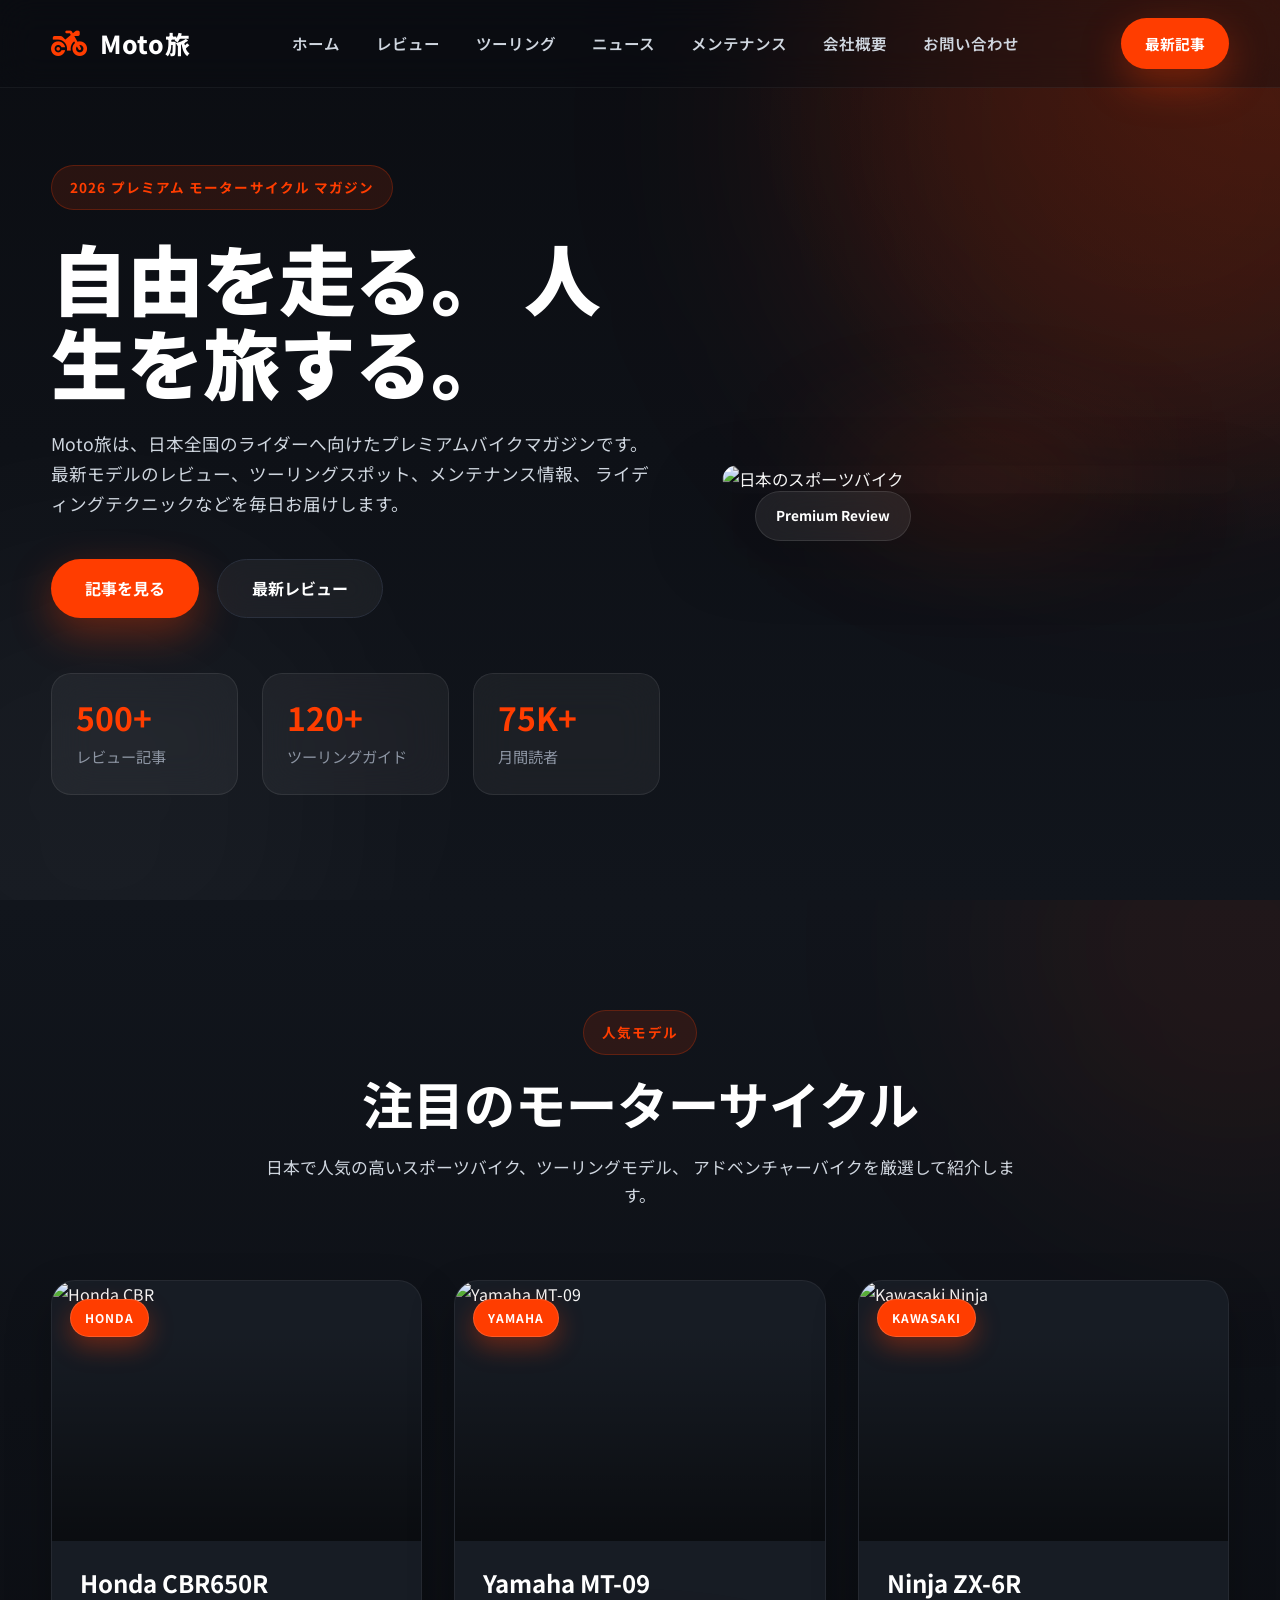
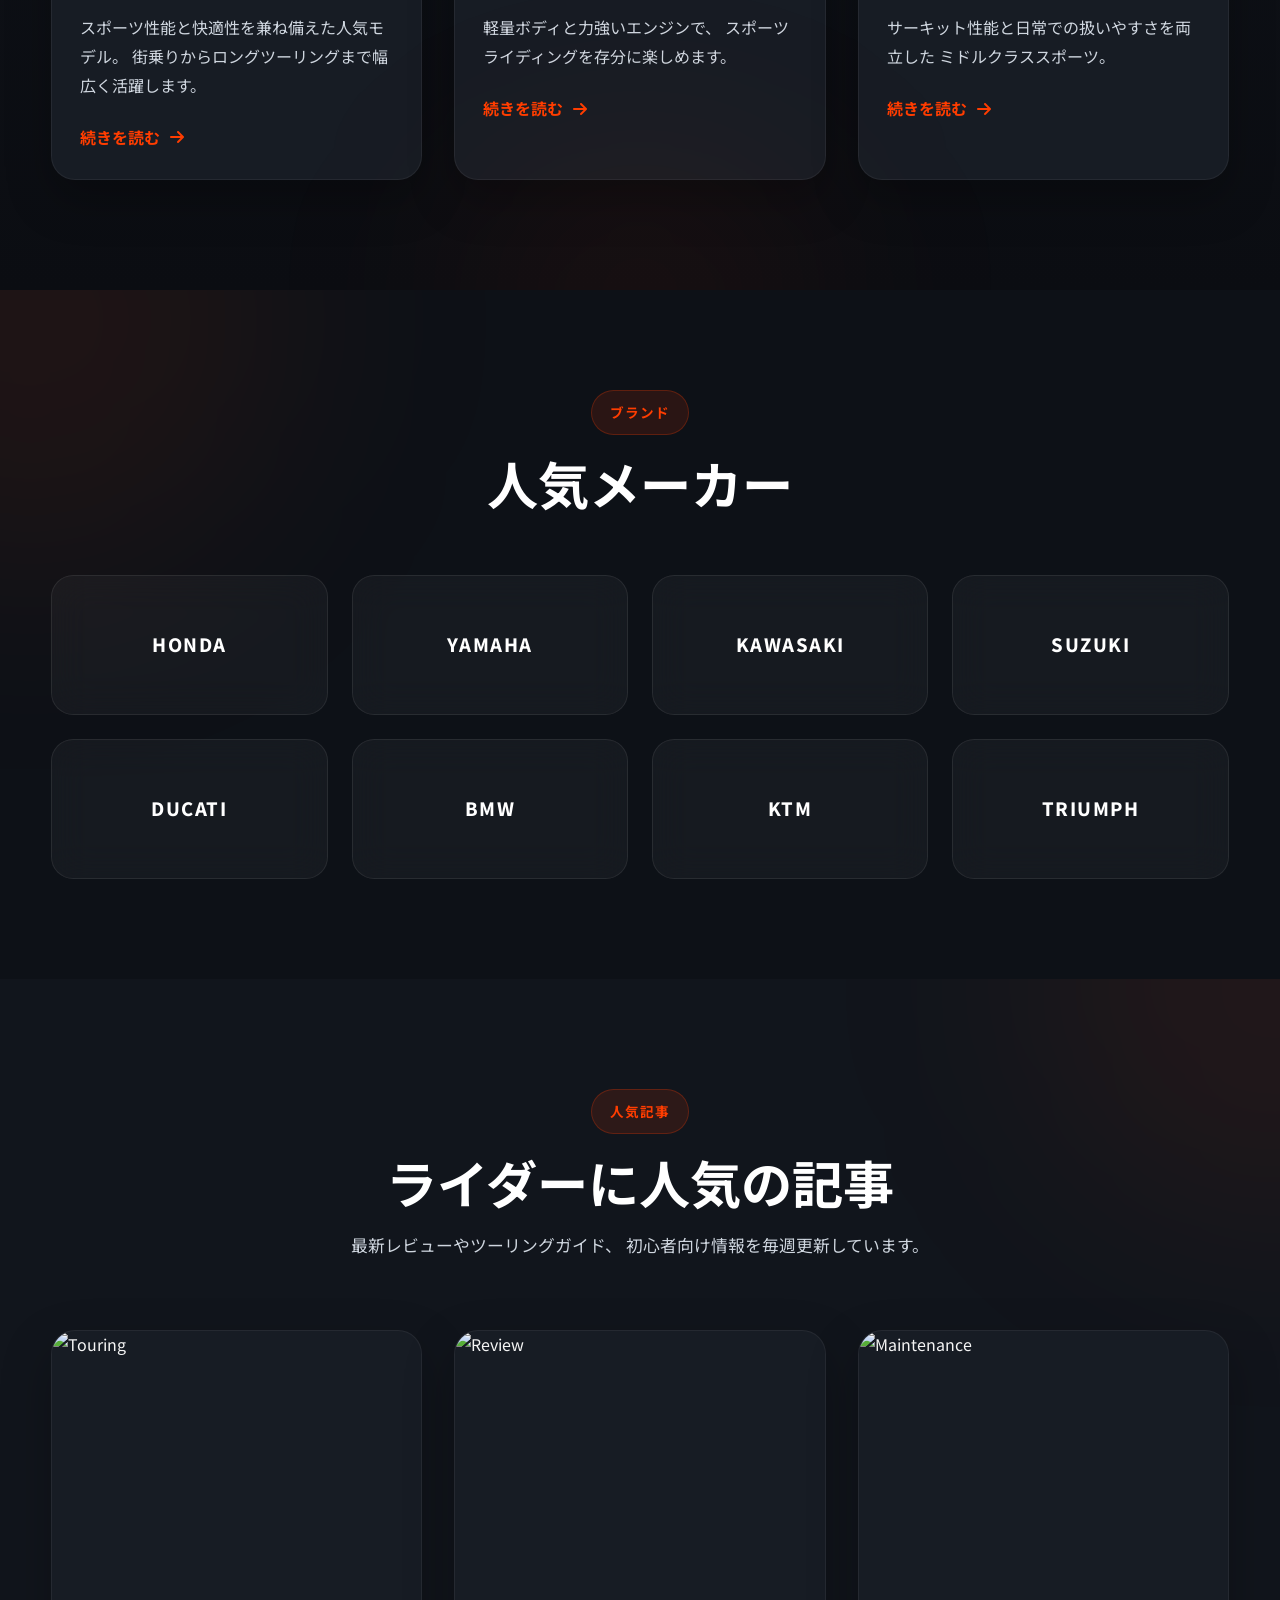
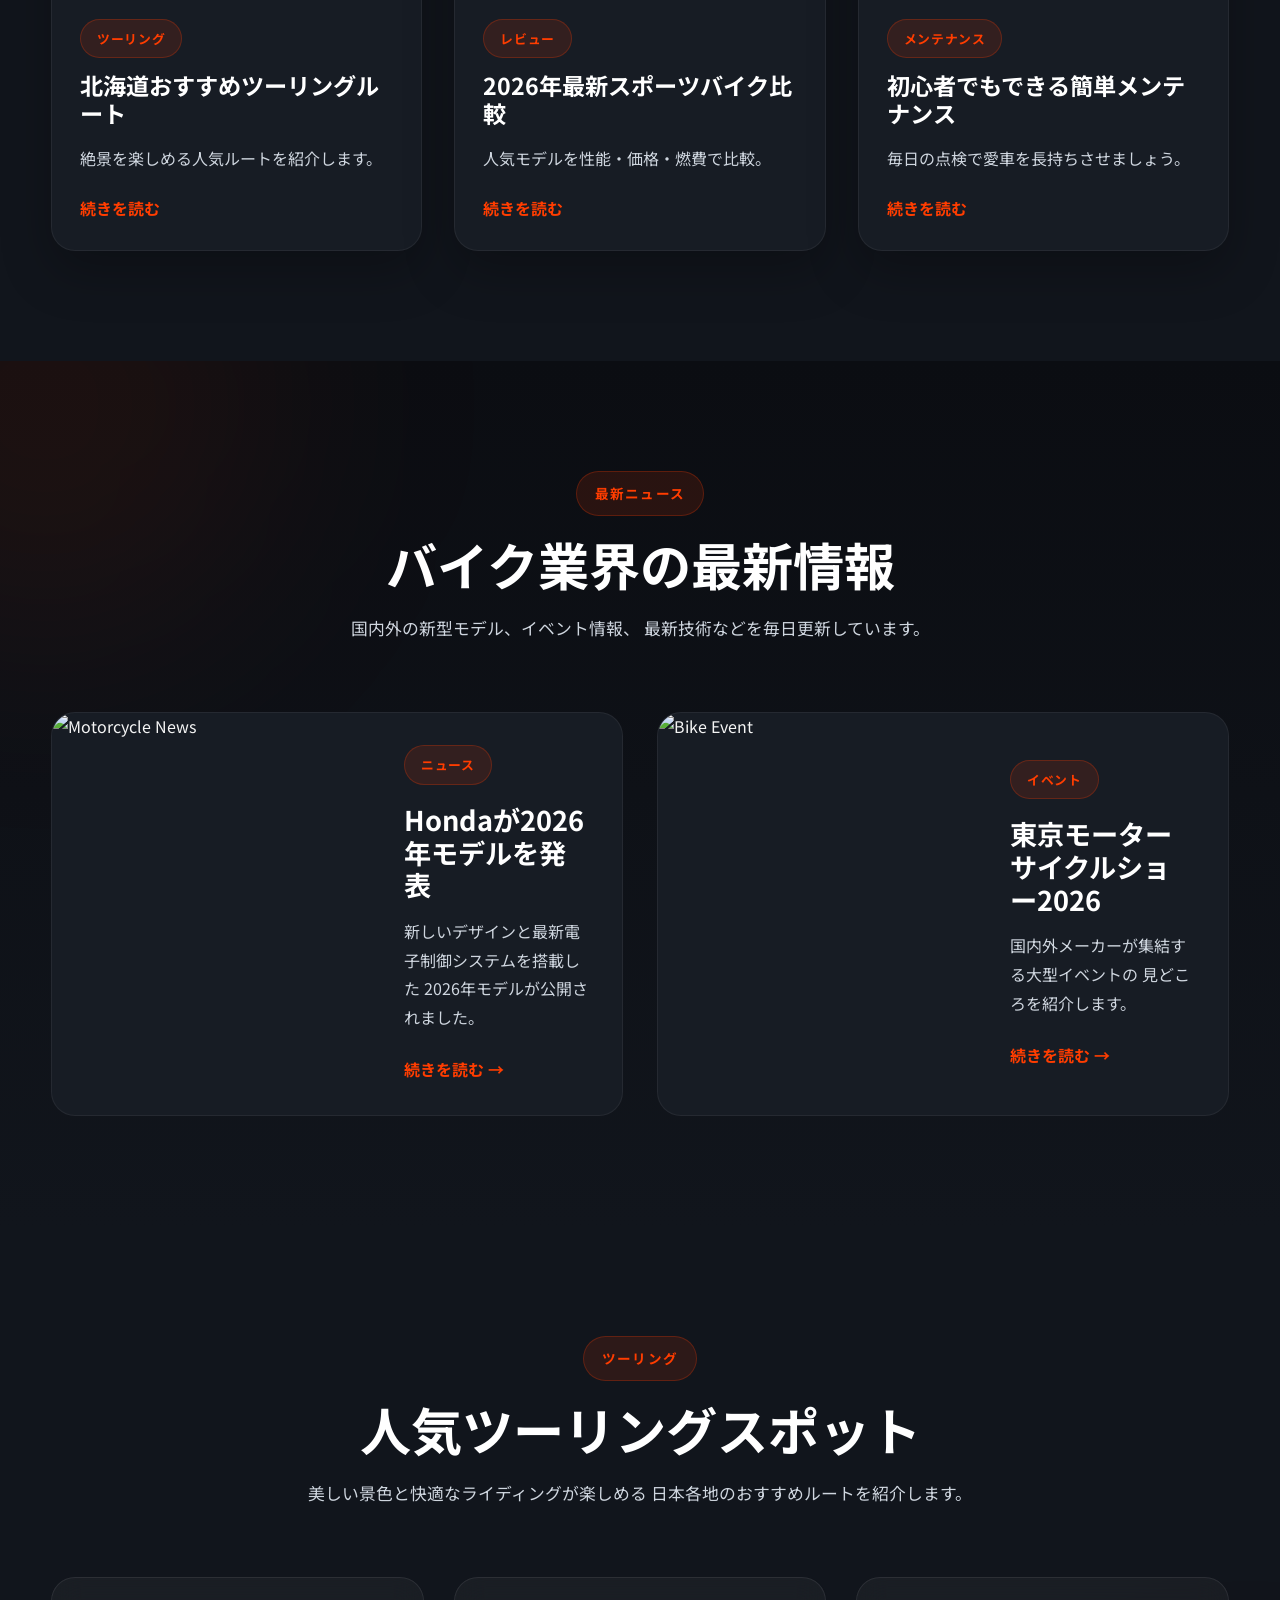
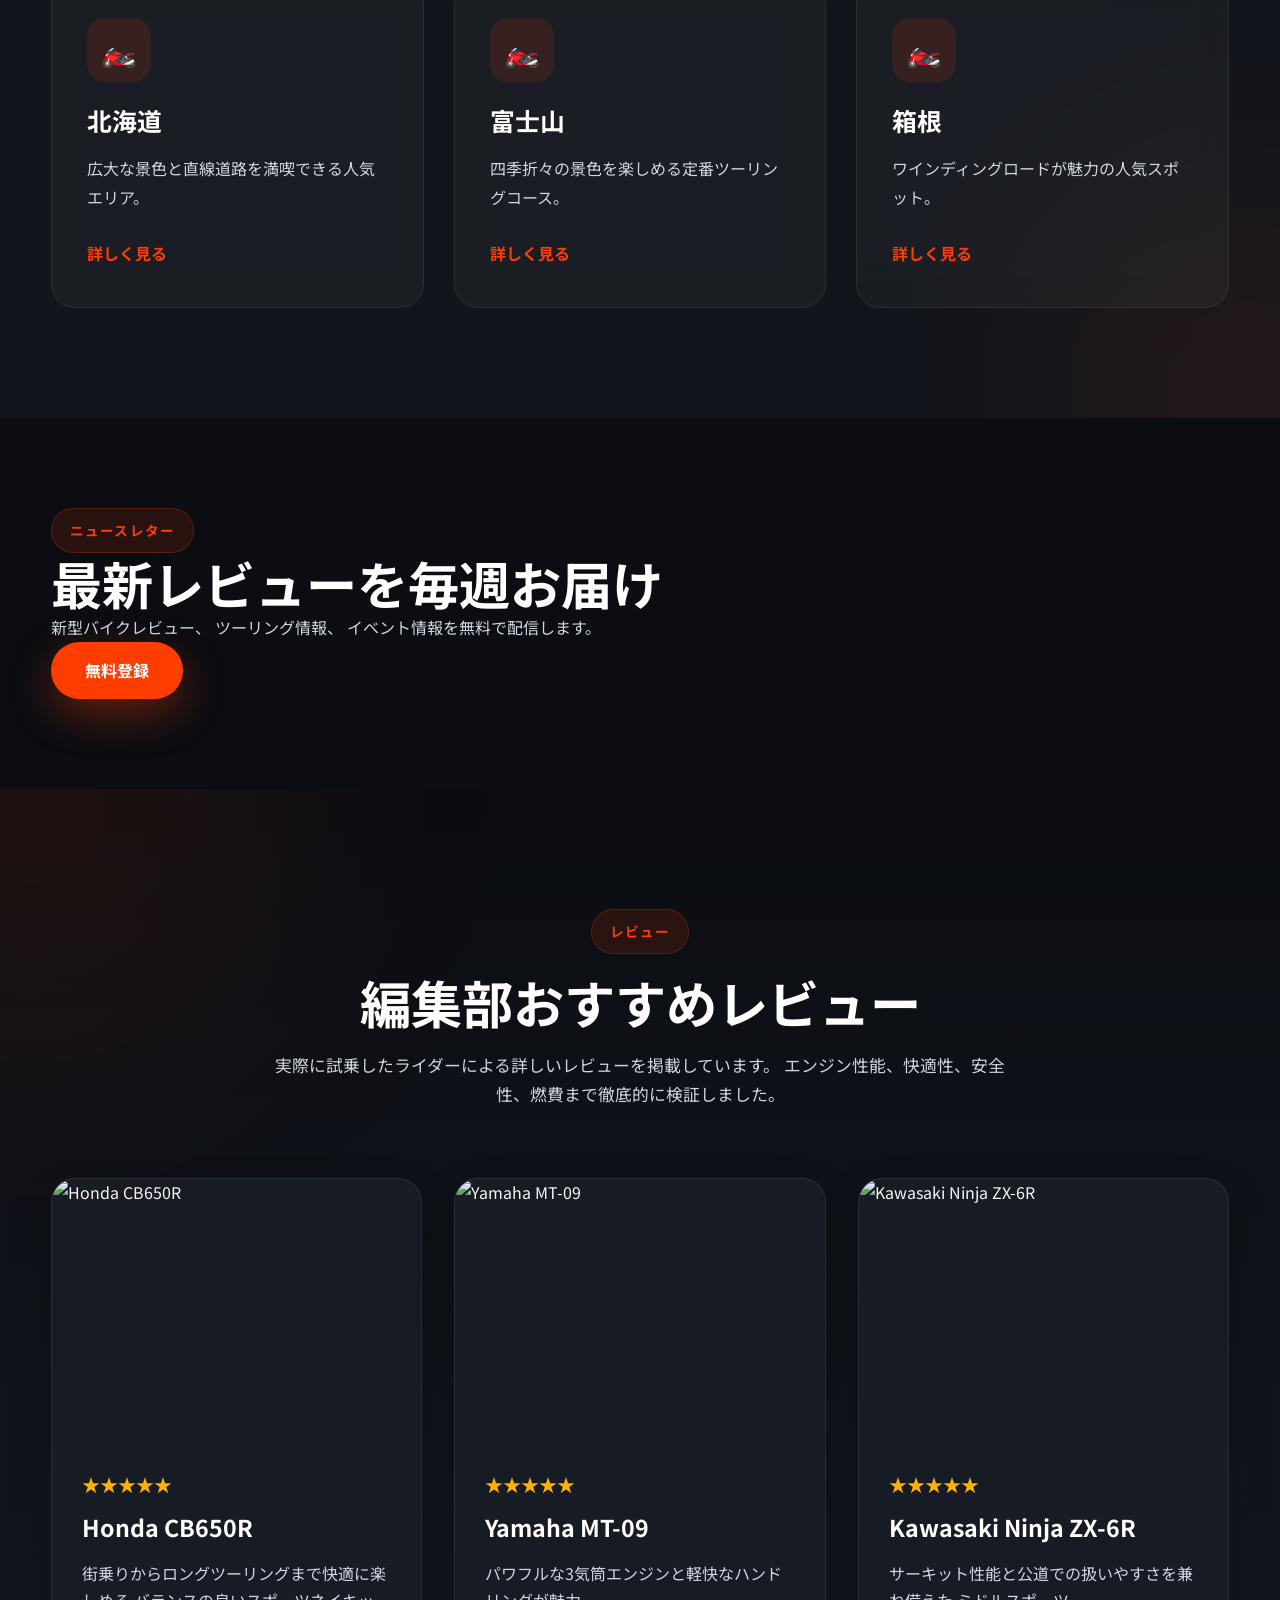
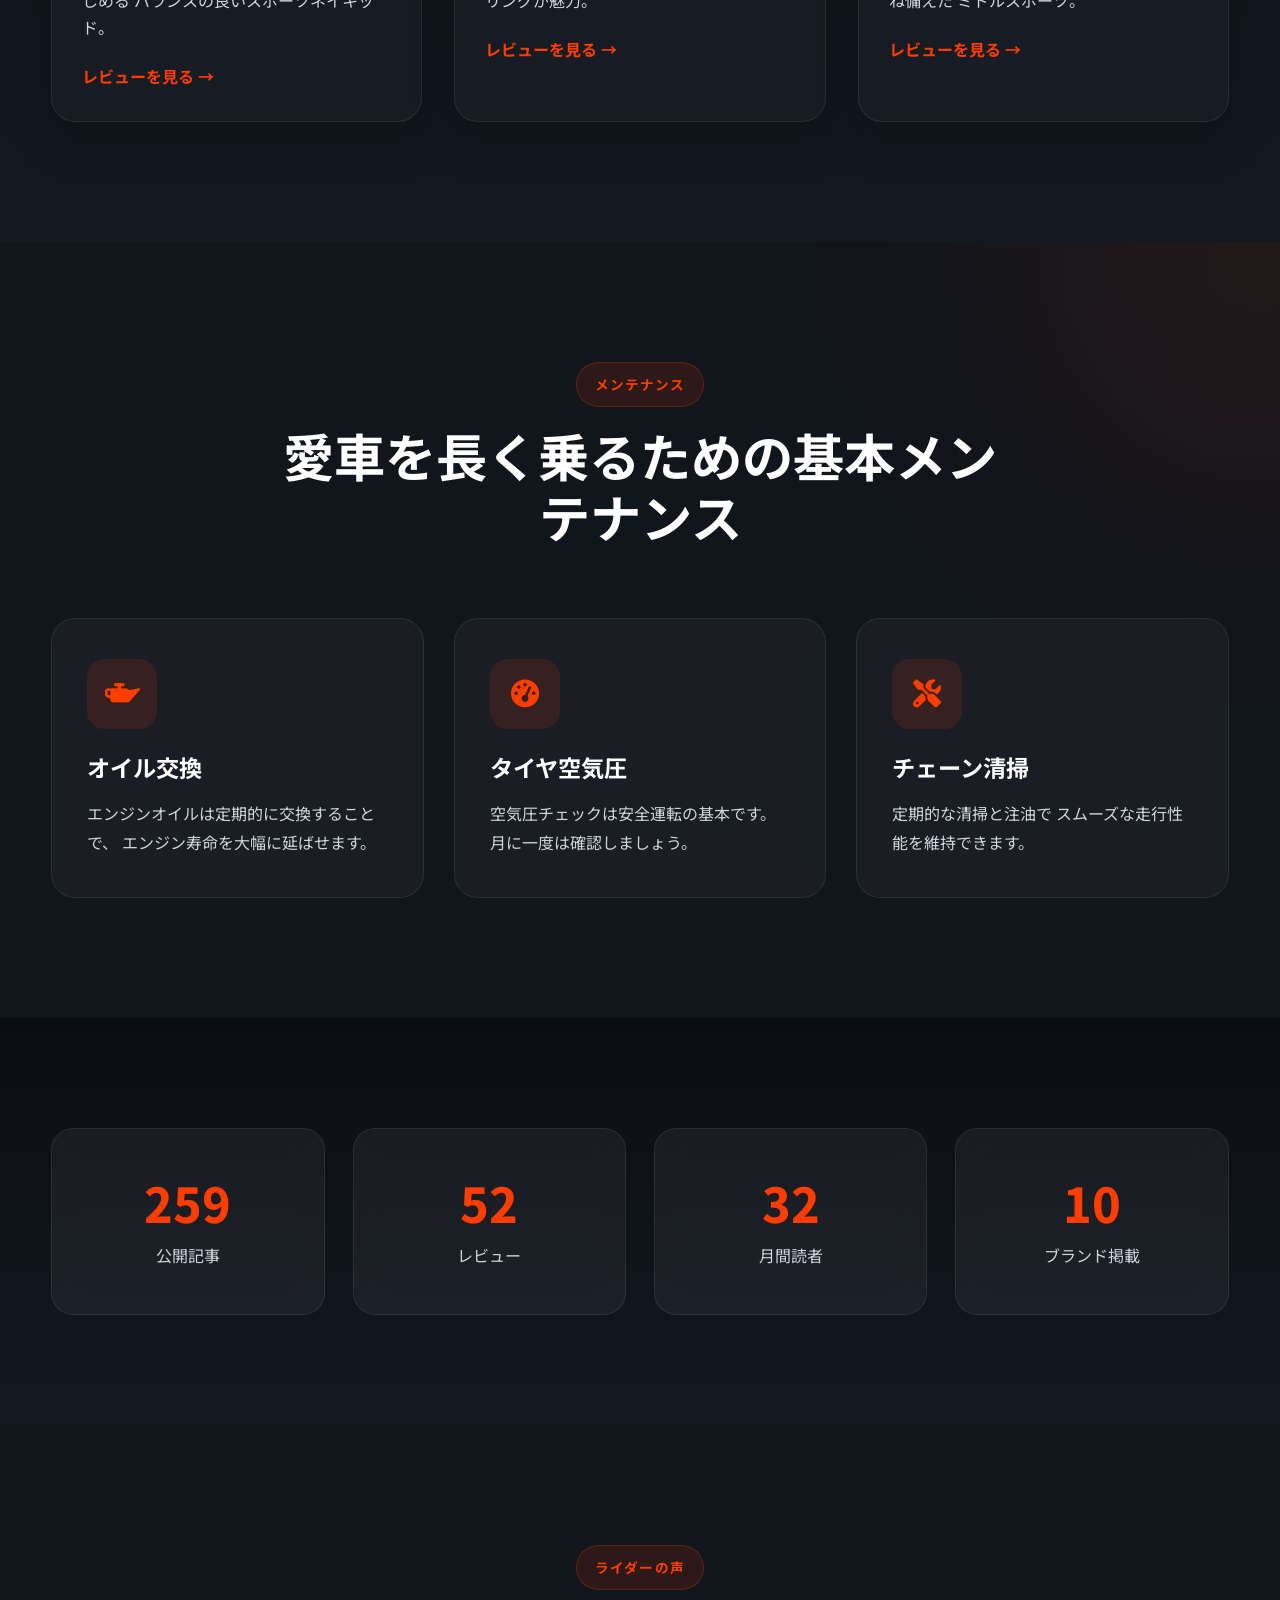
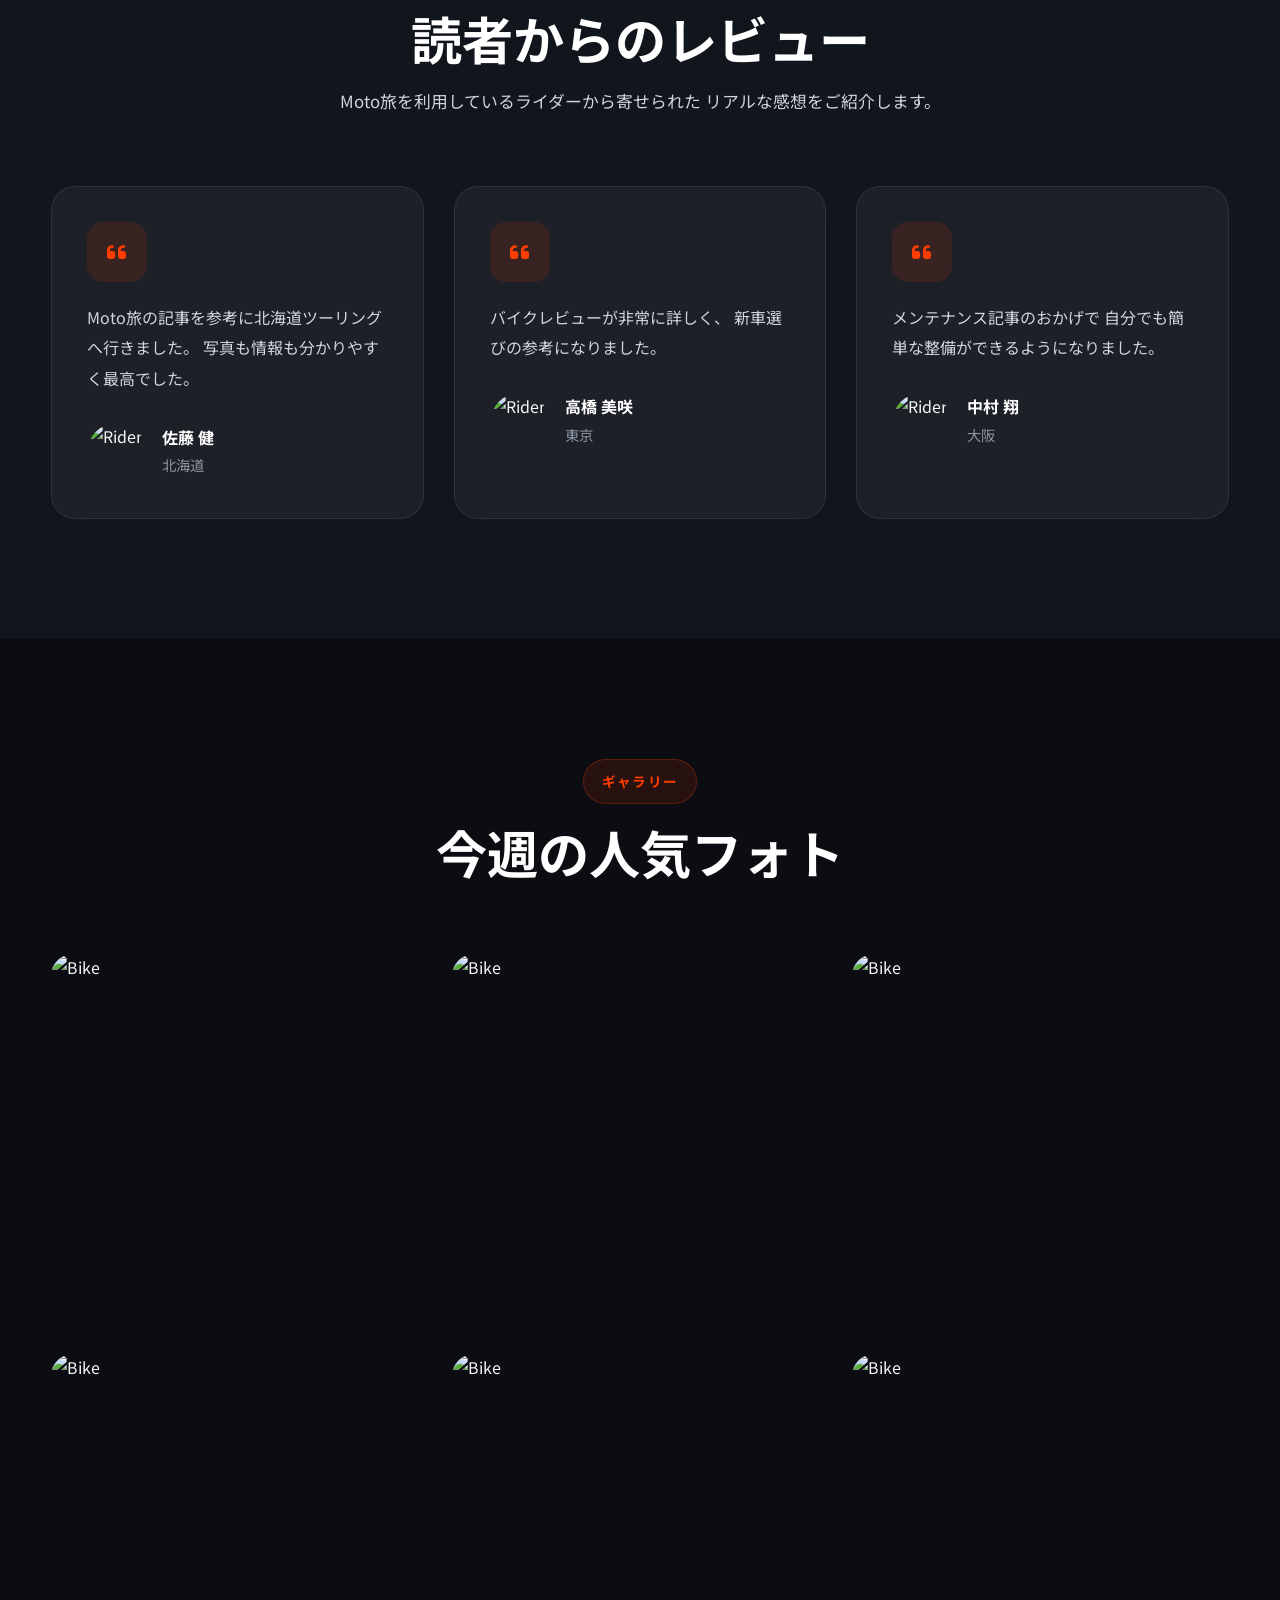
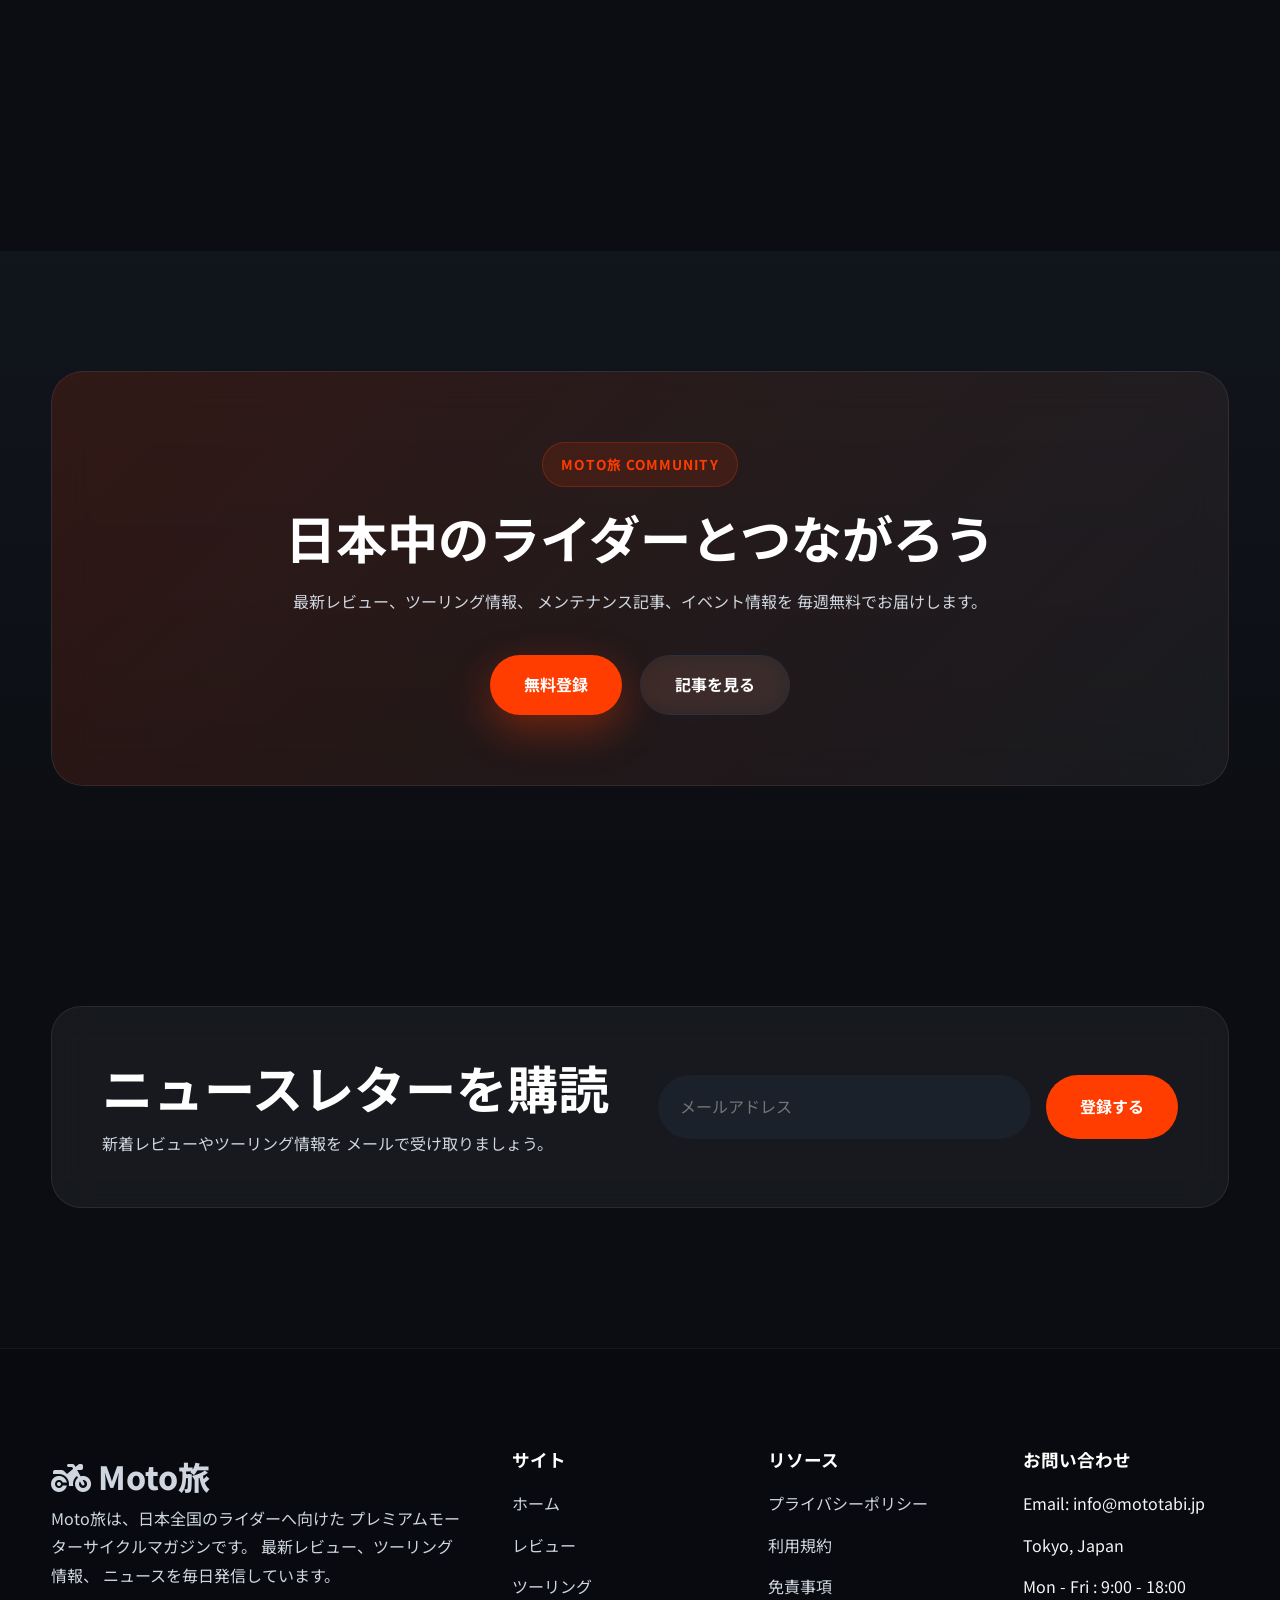
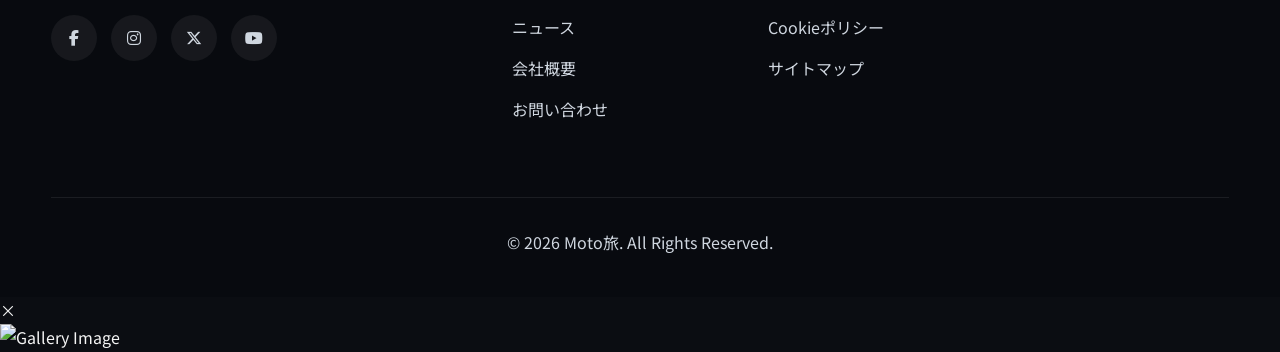
==== commit a784f6f0: "Update index.html" ====
--- a/index.html
+++ b/index.html
@@ -132,7 +132,8 @@
 <div class="header-buttons">
 
 <a href="articles.html"
-class="btn-primary">
+class="btn btn-primary"
+class="btn btn-secondary">
 
 最新記事
 
@@ -1374,7 +1375,7 @@
                     ニュースを毎日発信しています。
                 </p>
 
-                <div class="social-links">
+                <div class="footer-social">
 
                     <a href="#" aria-label="Facebook">
                         <i class="fab fa-facebook-f"></i>
@@ -1455,7 +1456,7 @@
 
             <p>
 
-                © 2026 Moto旅.
+                © <span class="current-year"></span> Moto旅.
                 All Rights Reserved.
 
             </p>
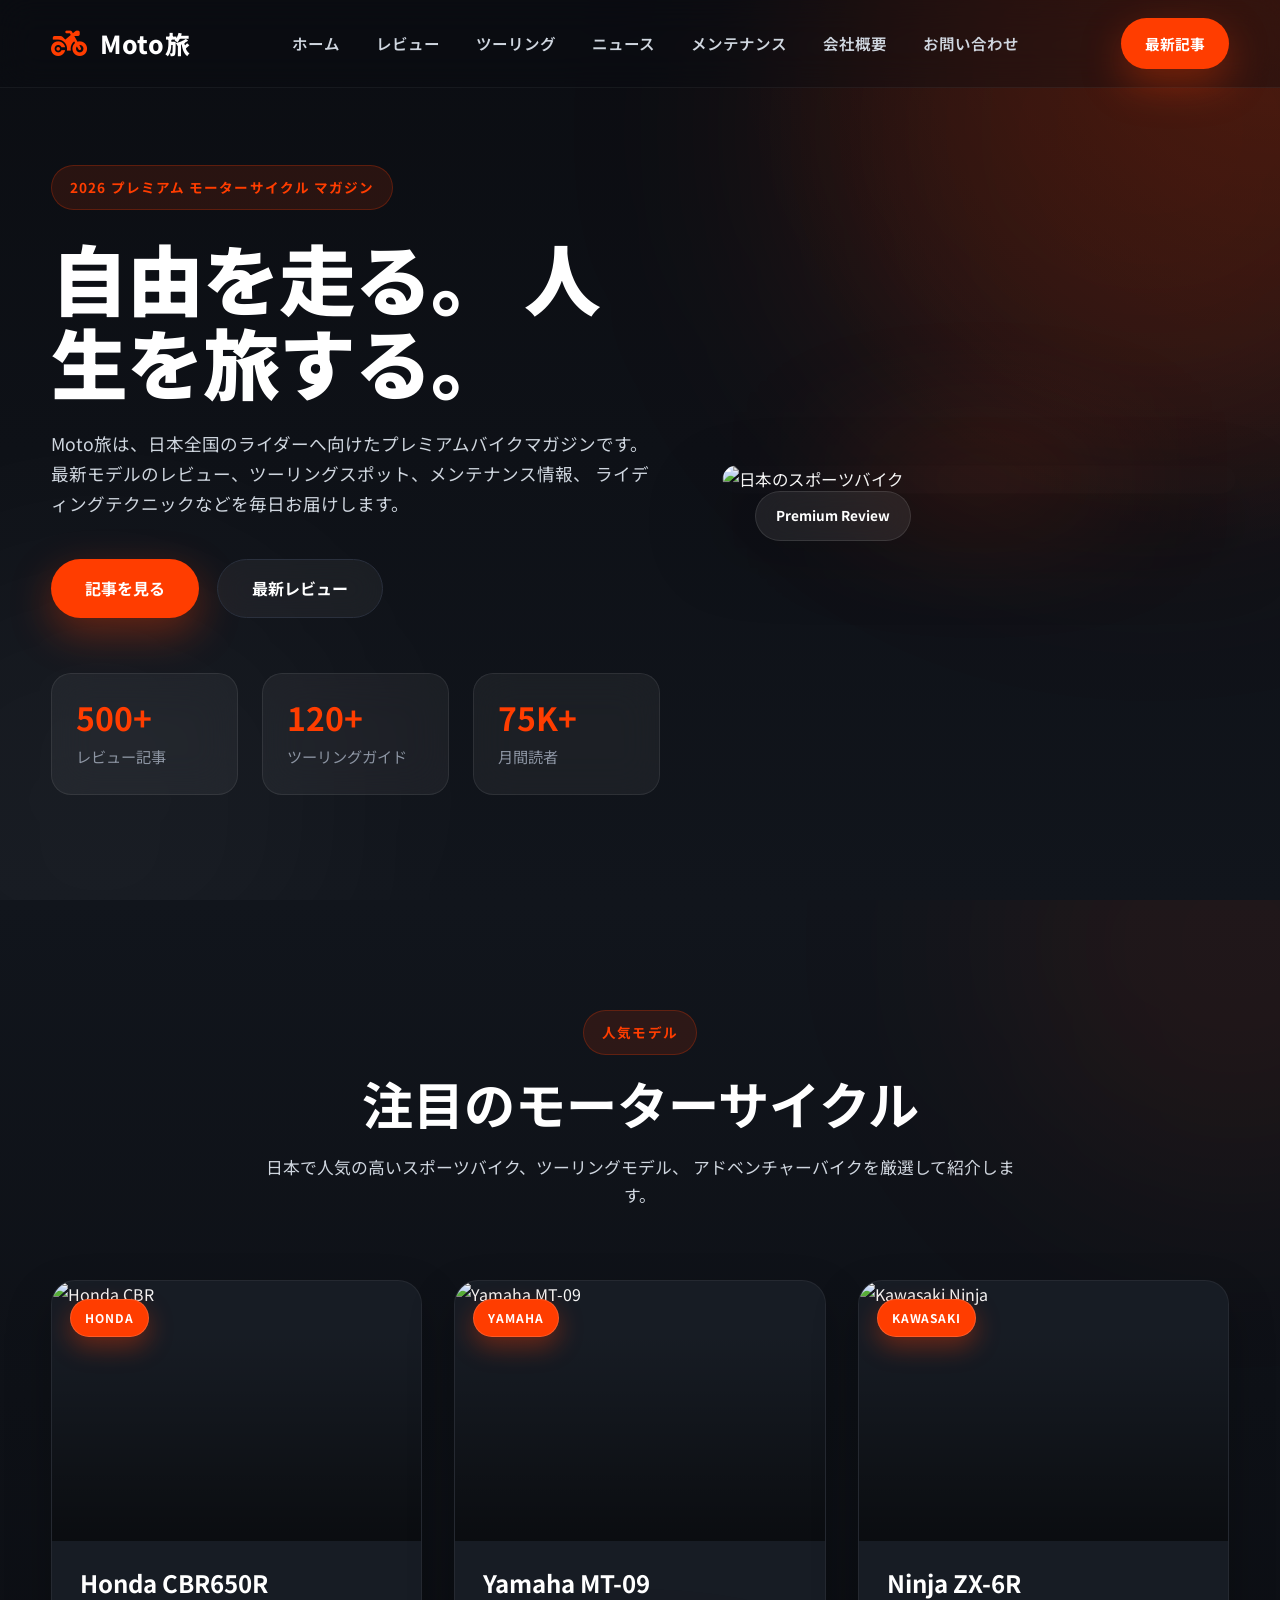
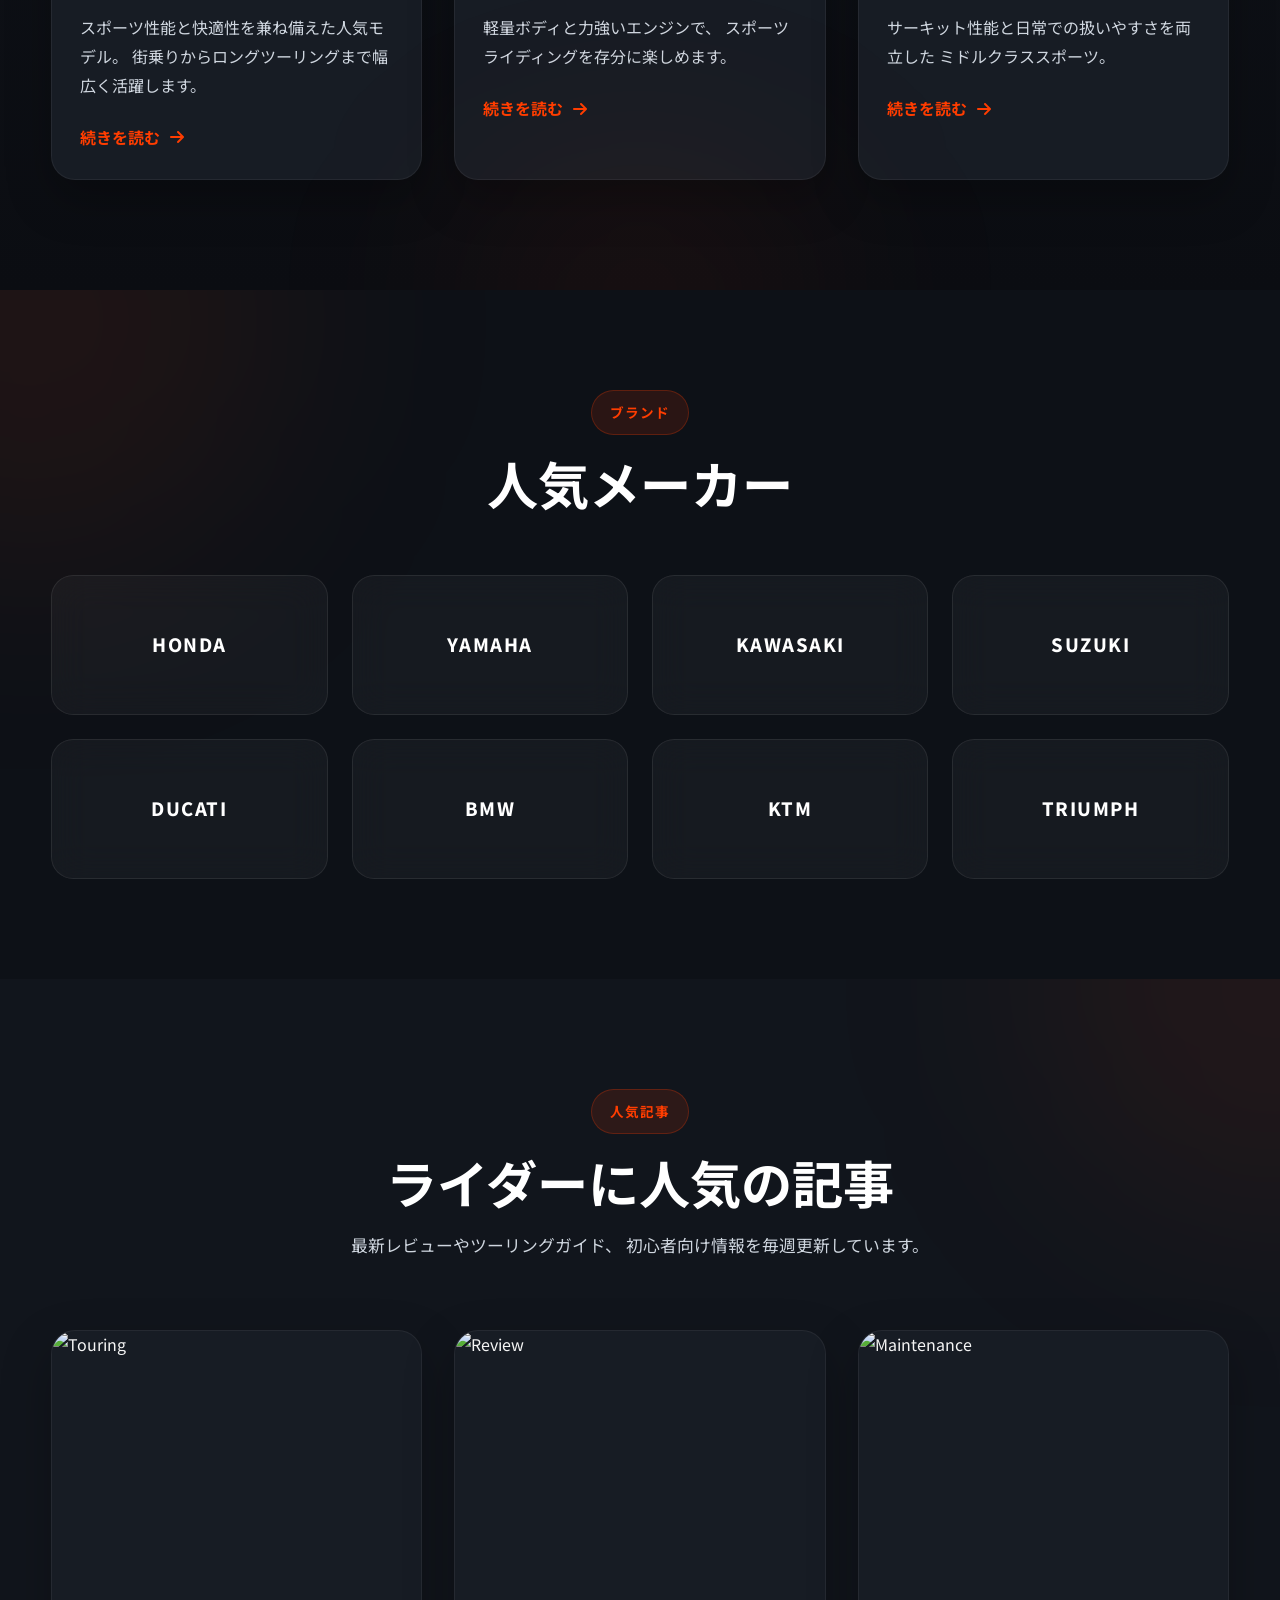
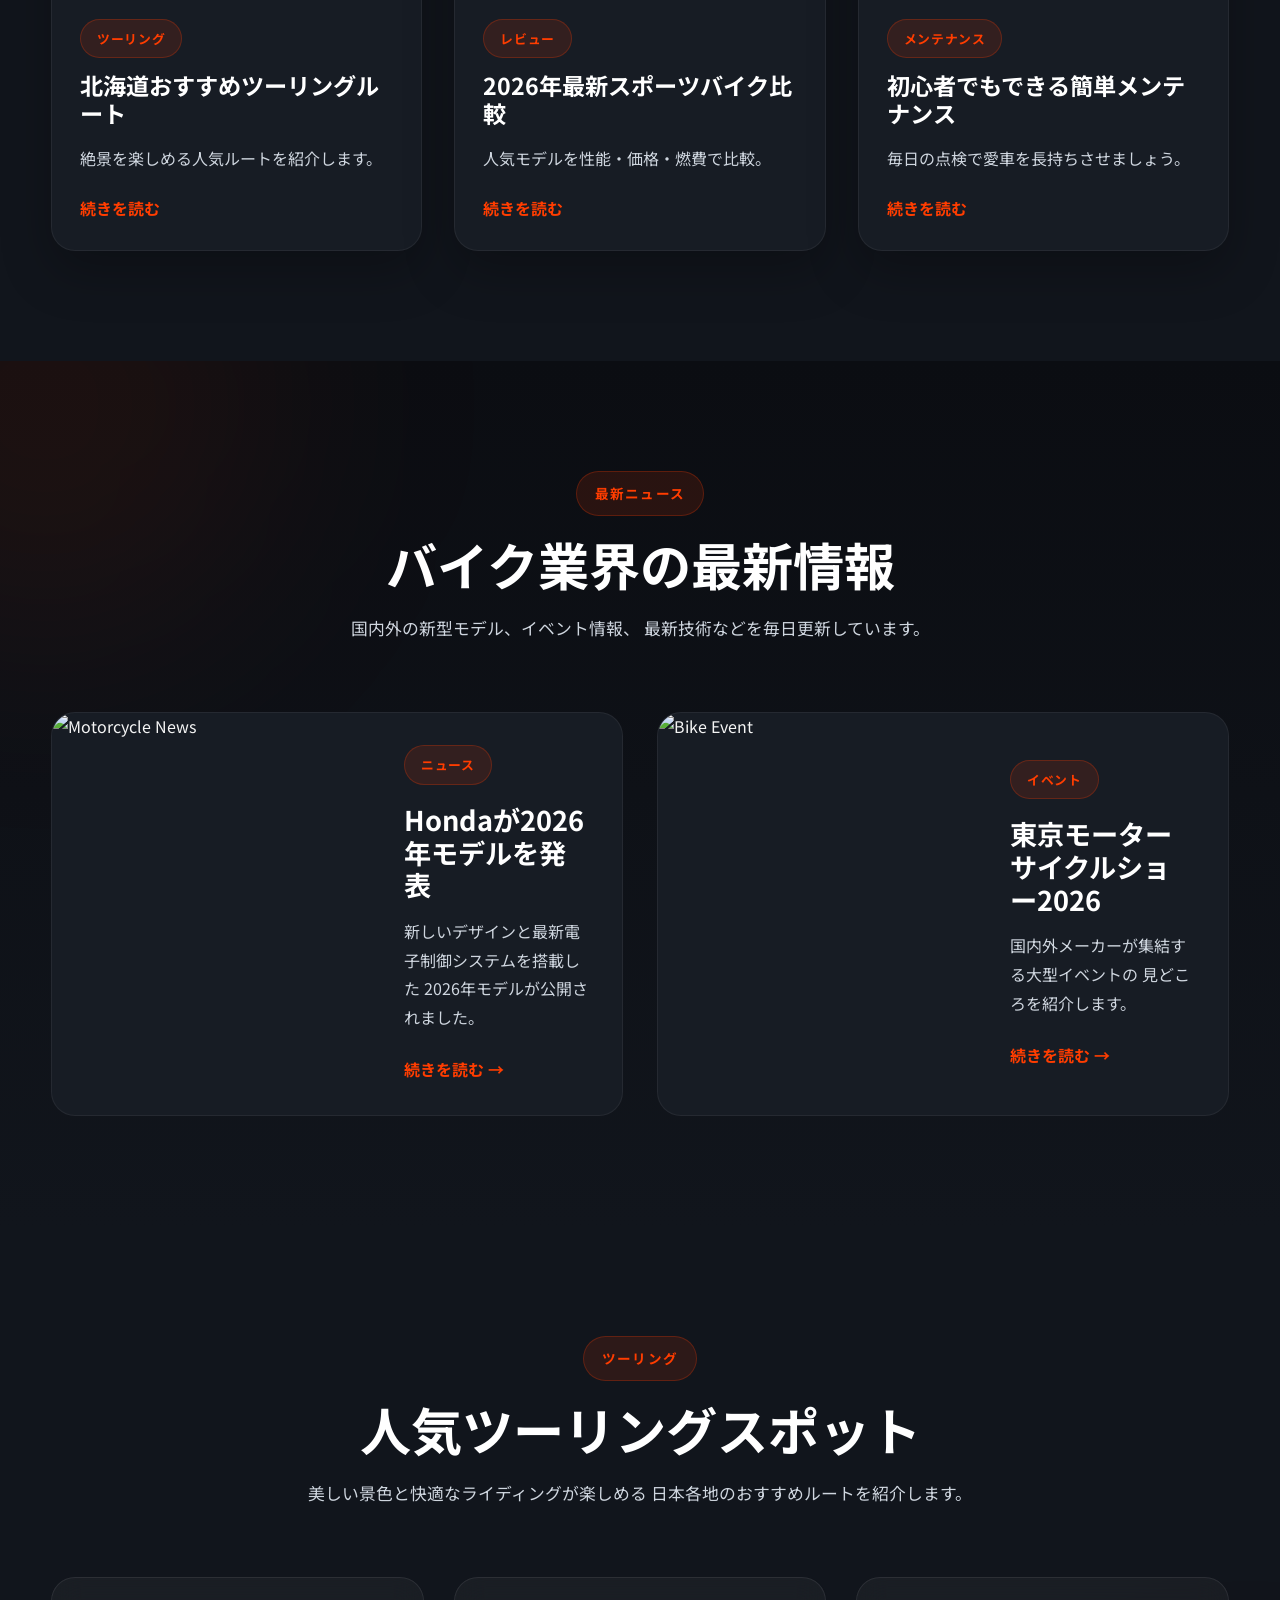
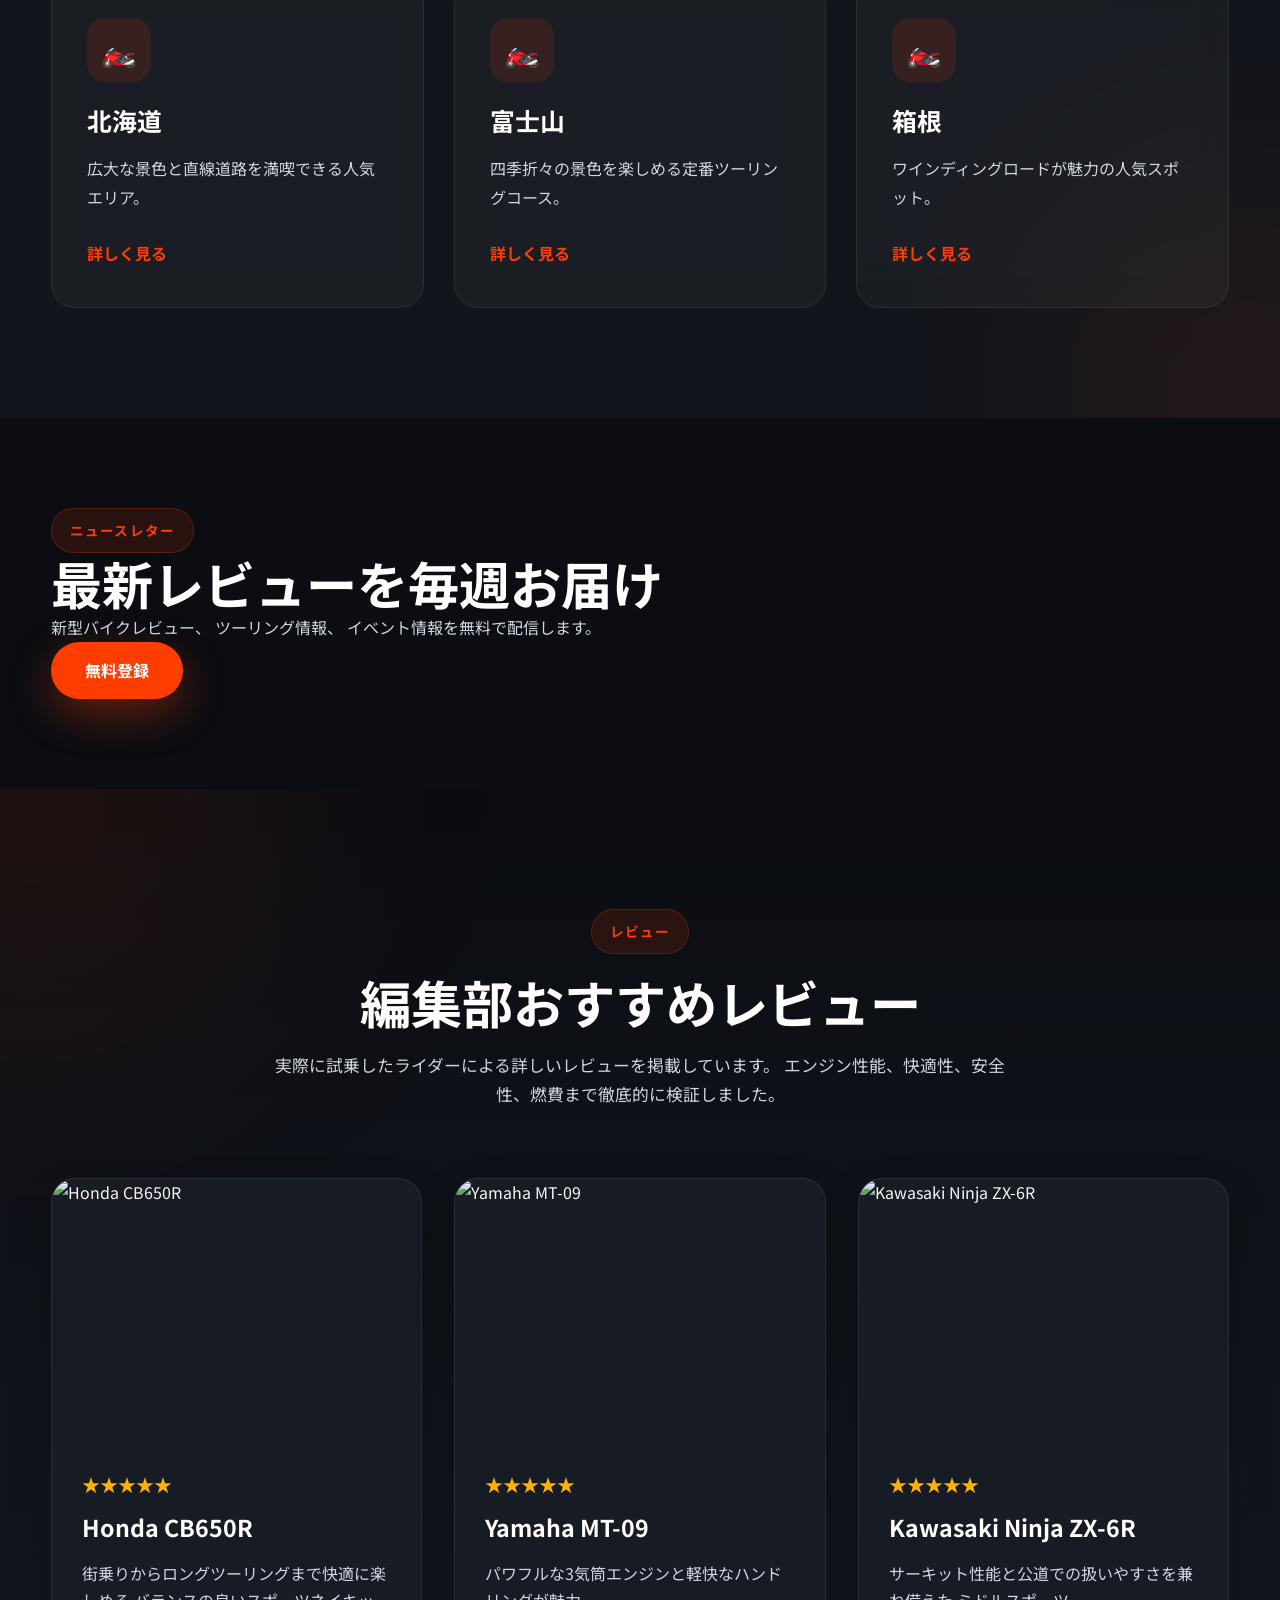
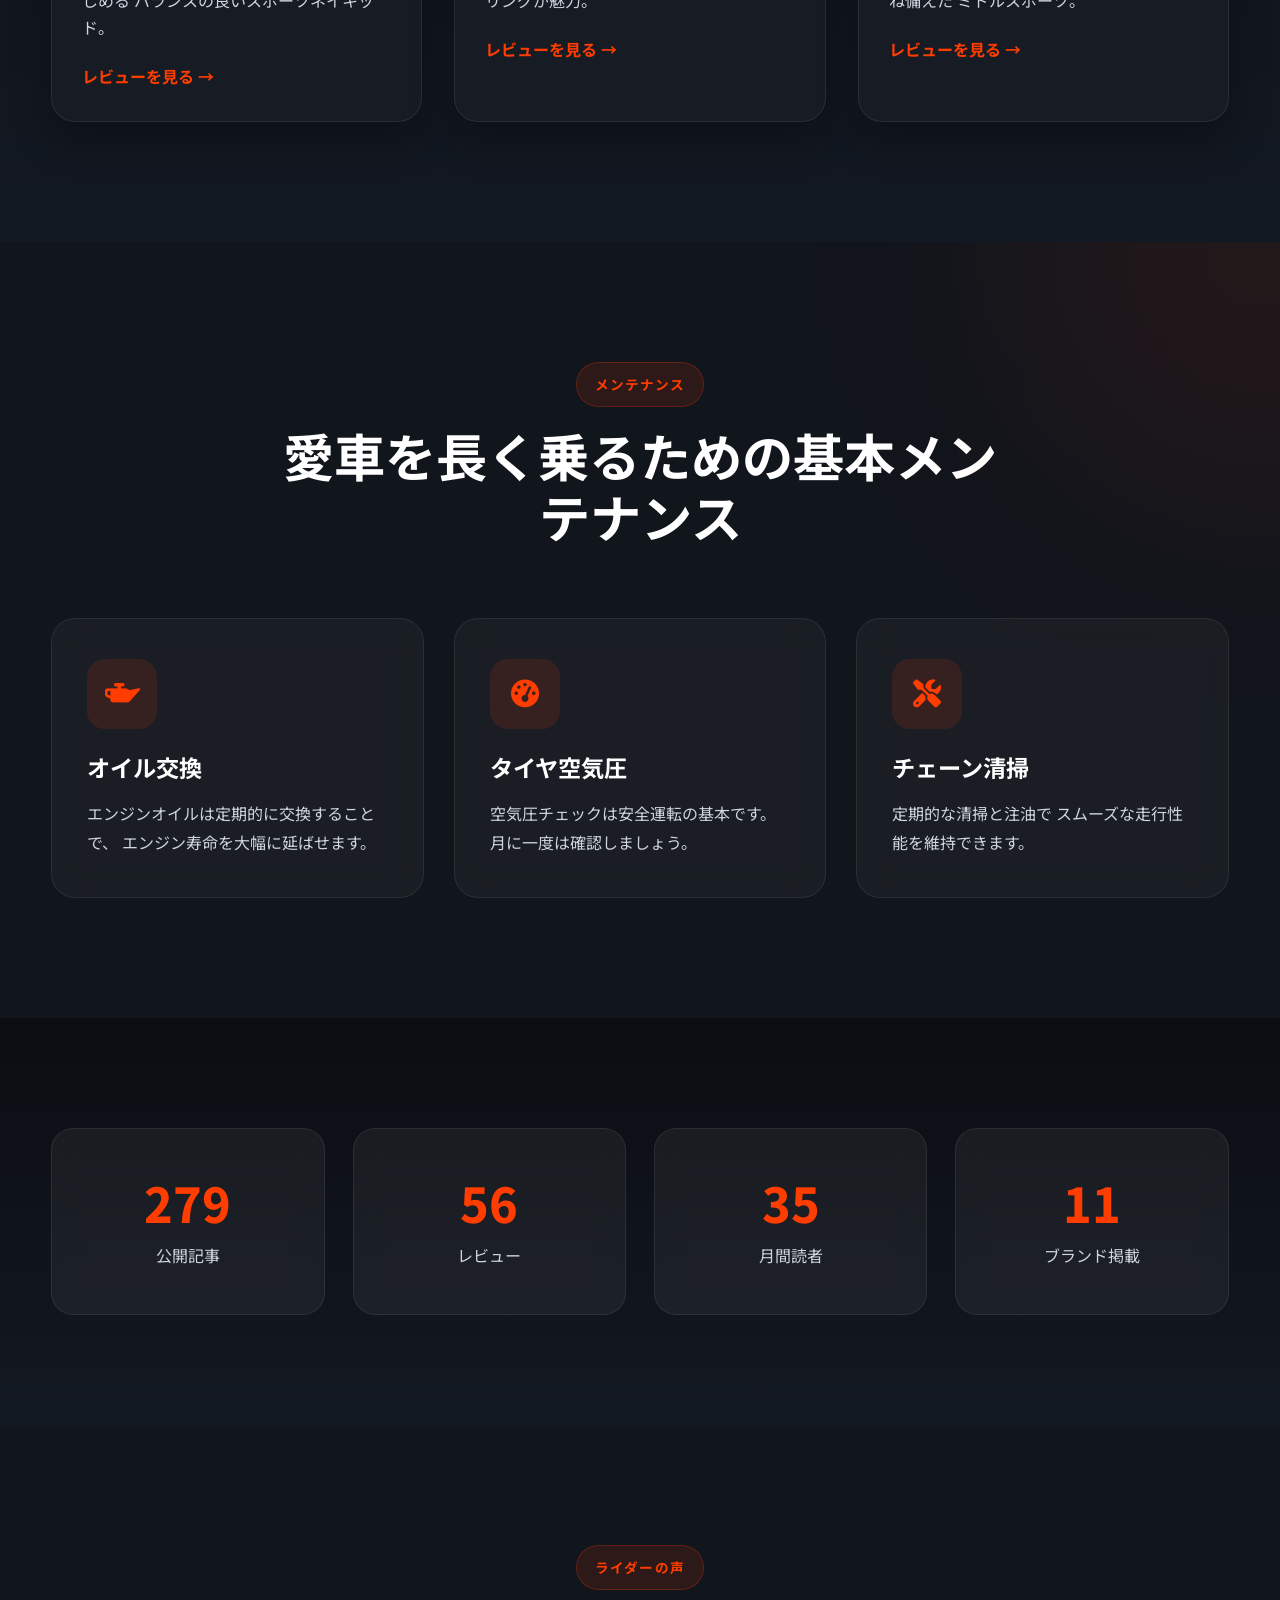
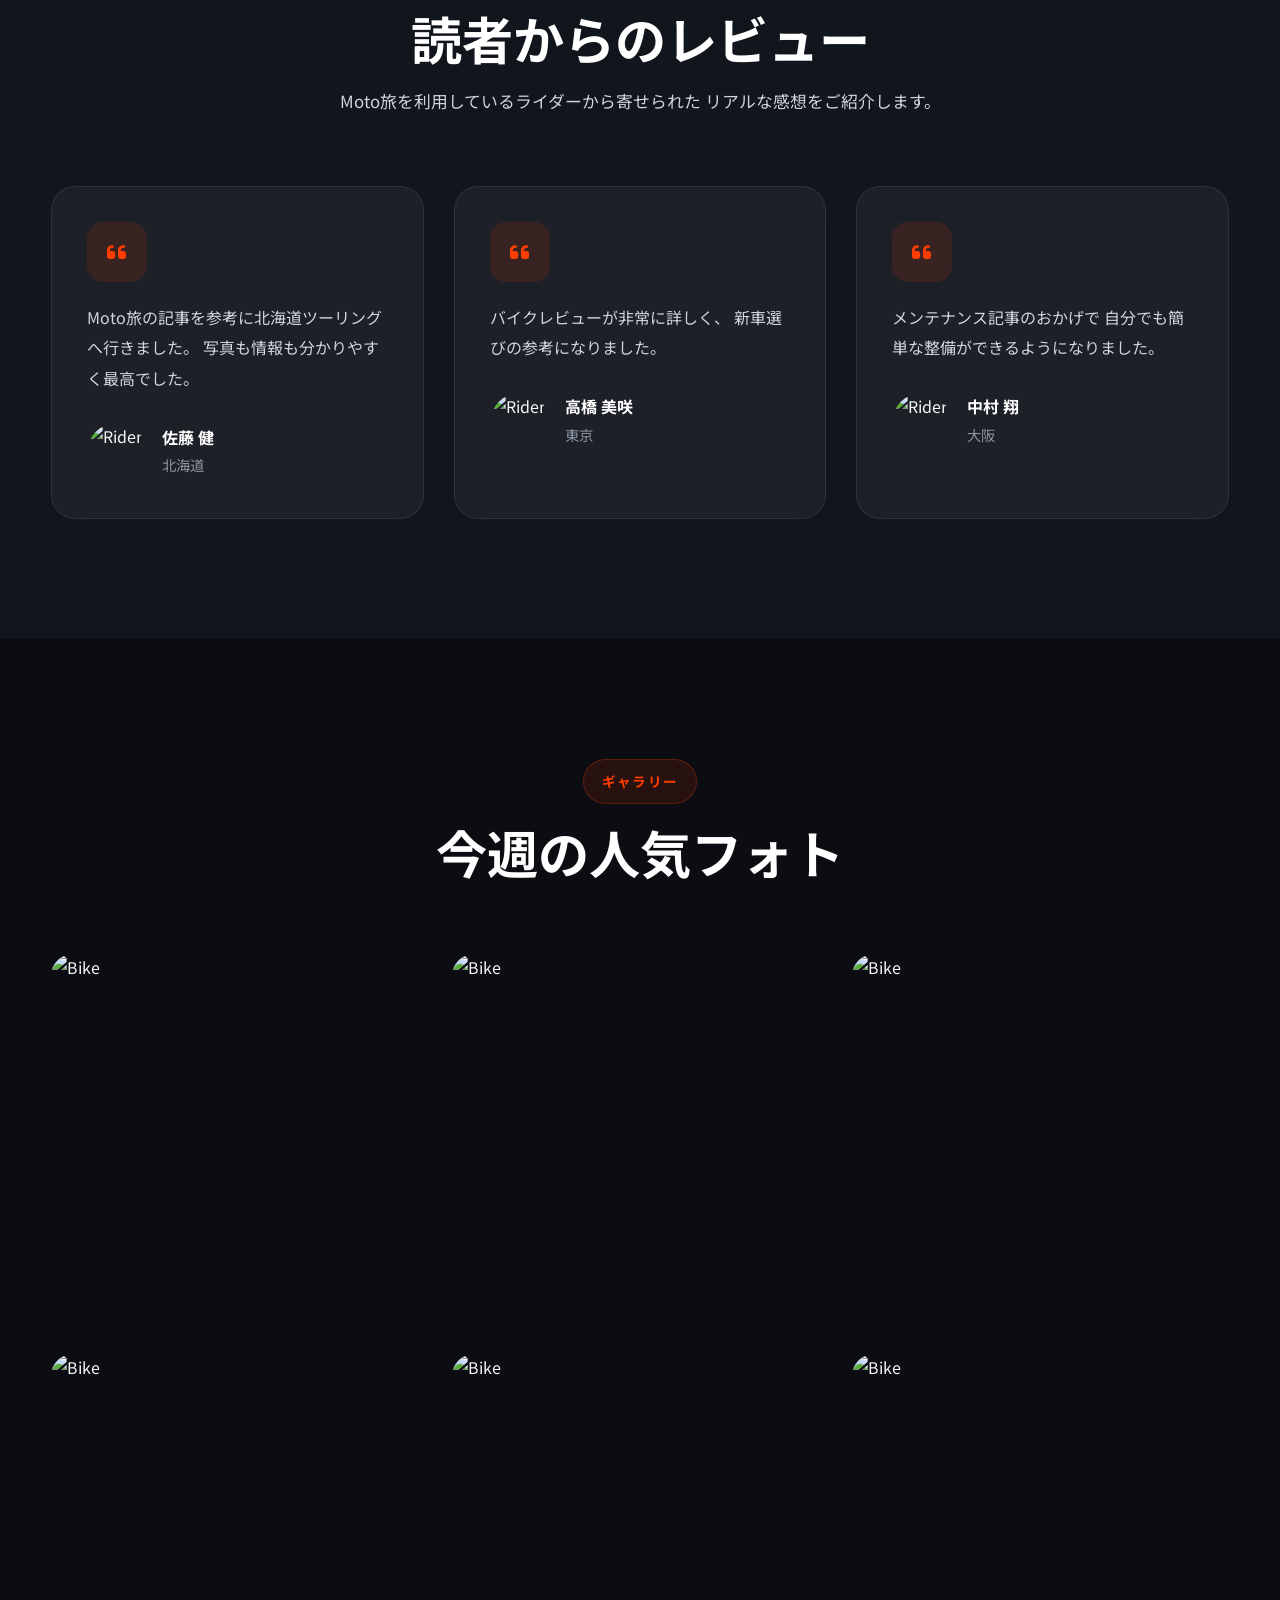
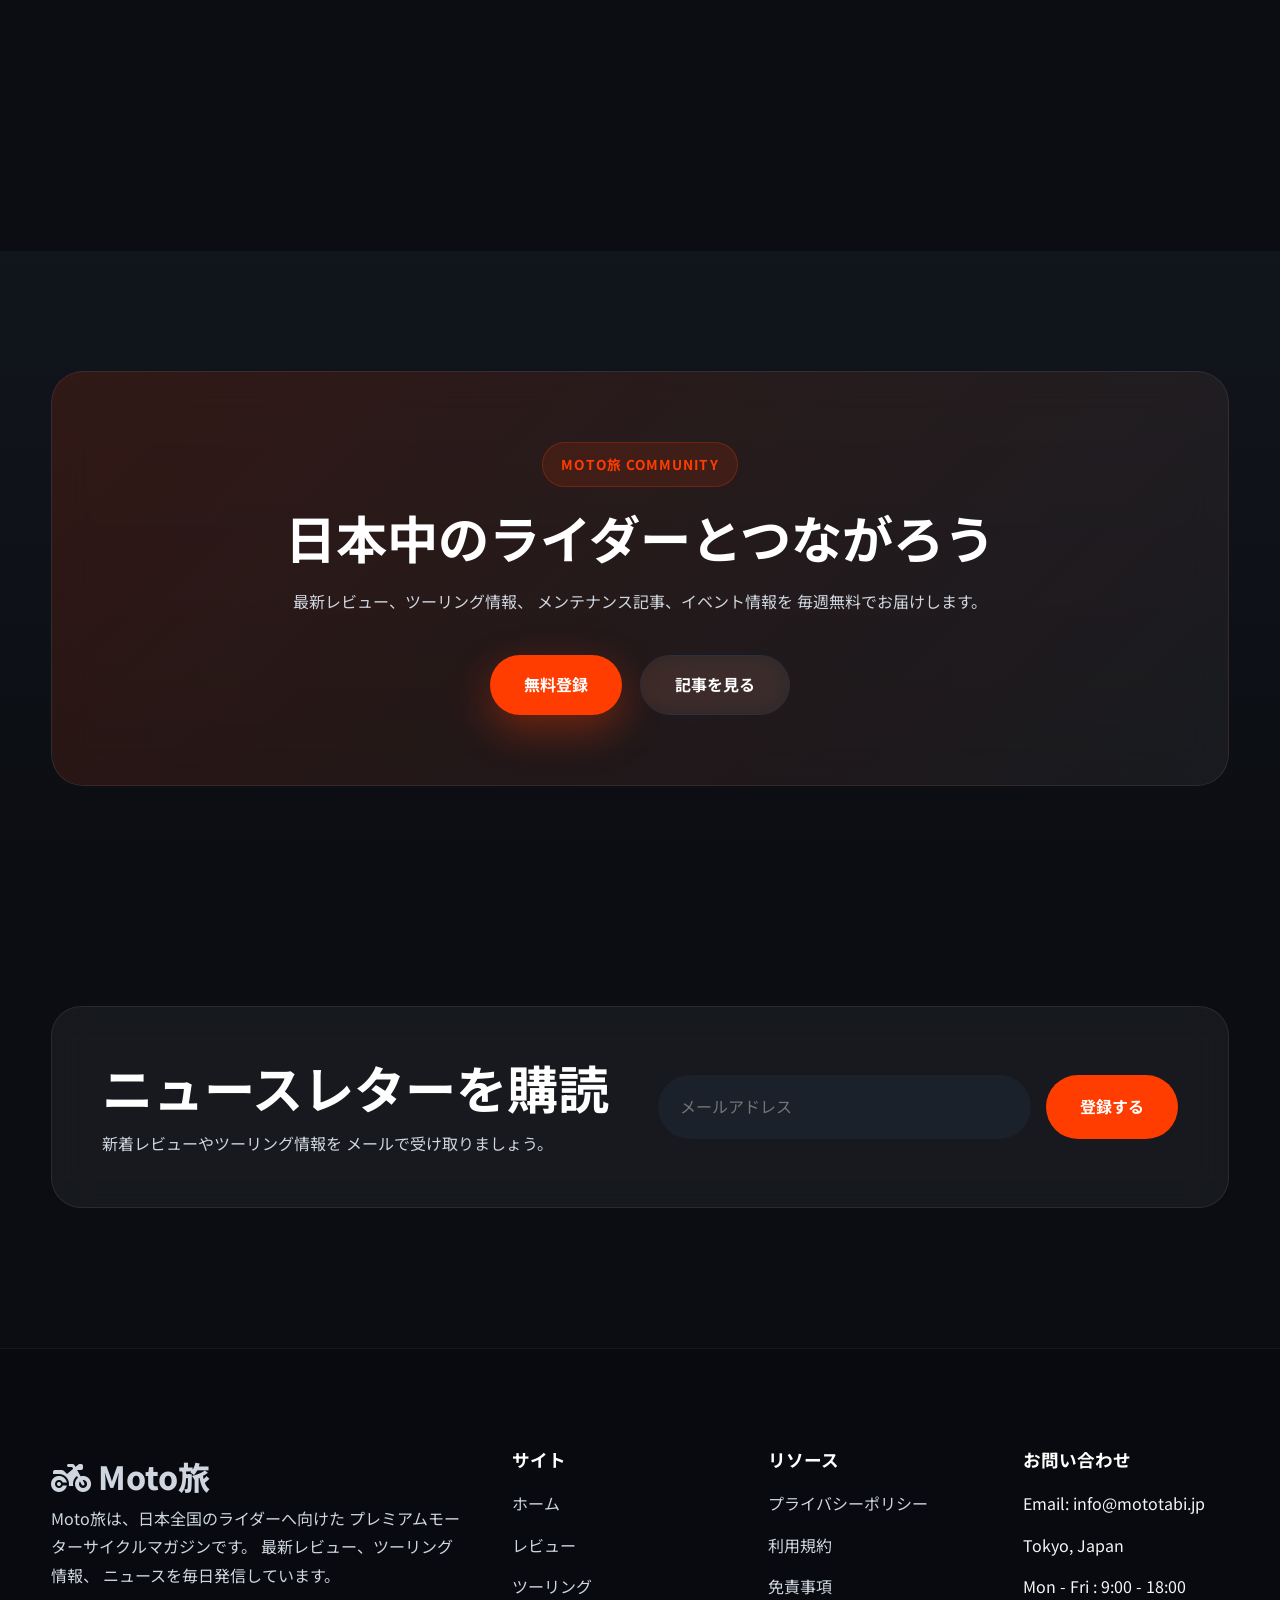
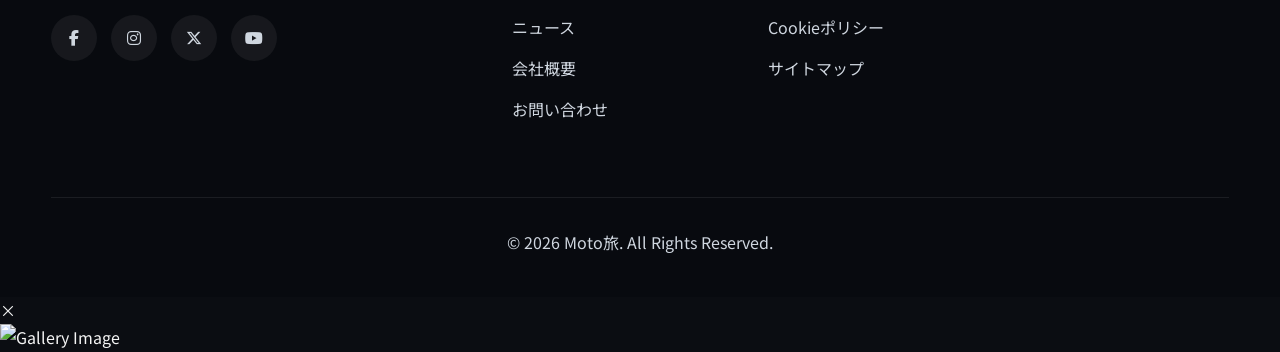
==== commit 5b534227: "Update index.html" ====
--- a/index.html
+++ b/index.html
@@ -505,7 +505,7 @@
 <article class="article-card">
 
 <img
-src="https://images.unsplash.com/photo-1529429617124-aee711a5ac1c?auto=format&fit=crop&w=900&q=80"
+src="assets/images/post1.webp"
 alt="Touring"
 loading="lazy">
 
@@ -1239,7 +1239,7 @@
 
             <img src="https://images.unsplash.com/photo-1449965408869-eaa3f722e40d?auto=format&fit=crop&w=800&q=80" alt="Bike">
 
-            <img src="https://images.unsplash.com/photo-1529429617124-aee711a5ac1c?auto=format&fit=crop&w=800&q=80" alt="Bike">
+            <img src="assets/images/post2.webp" alt="Bike">
 
             <img src="https://images.unsplash.com/photo-1558981806-ec527fa84c39?auto=format&fit=crop&w=800&q=80" alt="Bike">
 
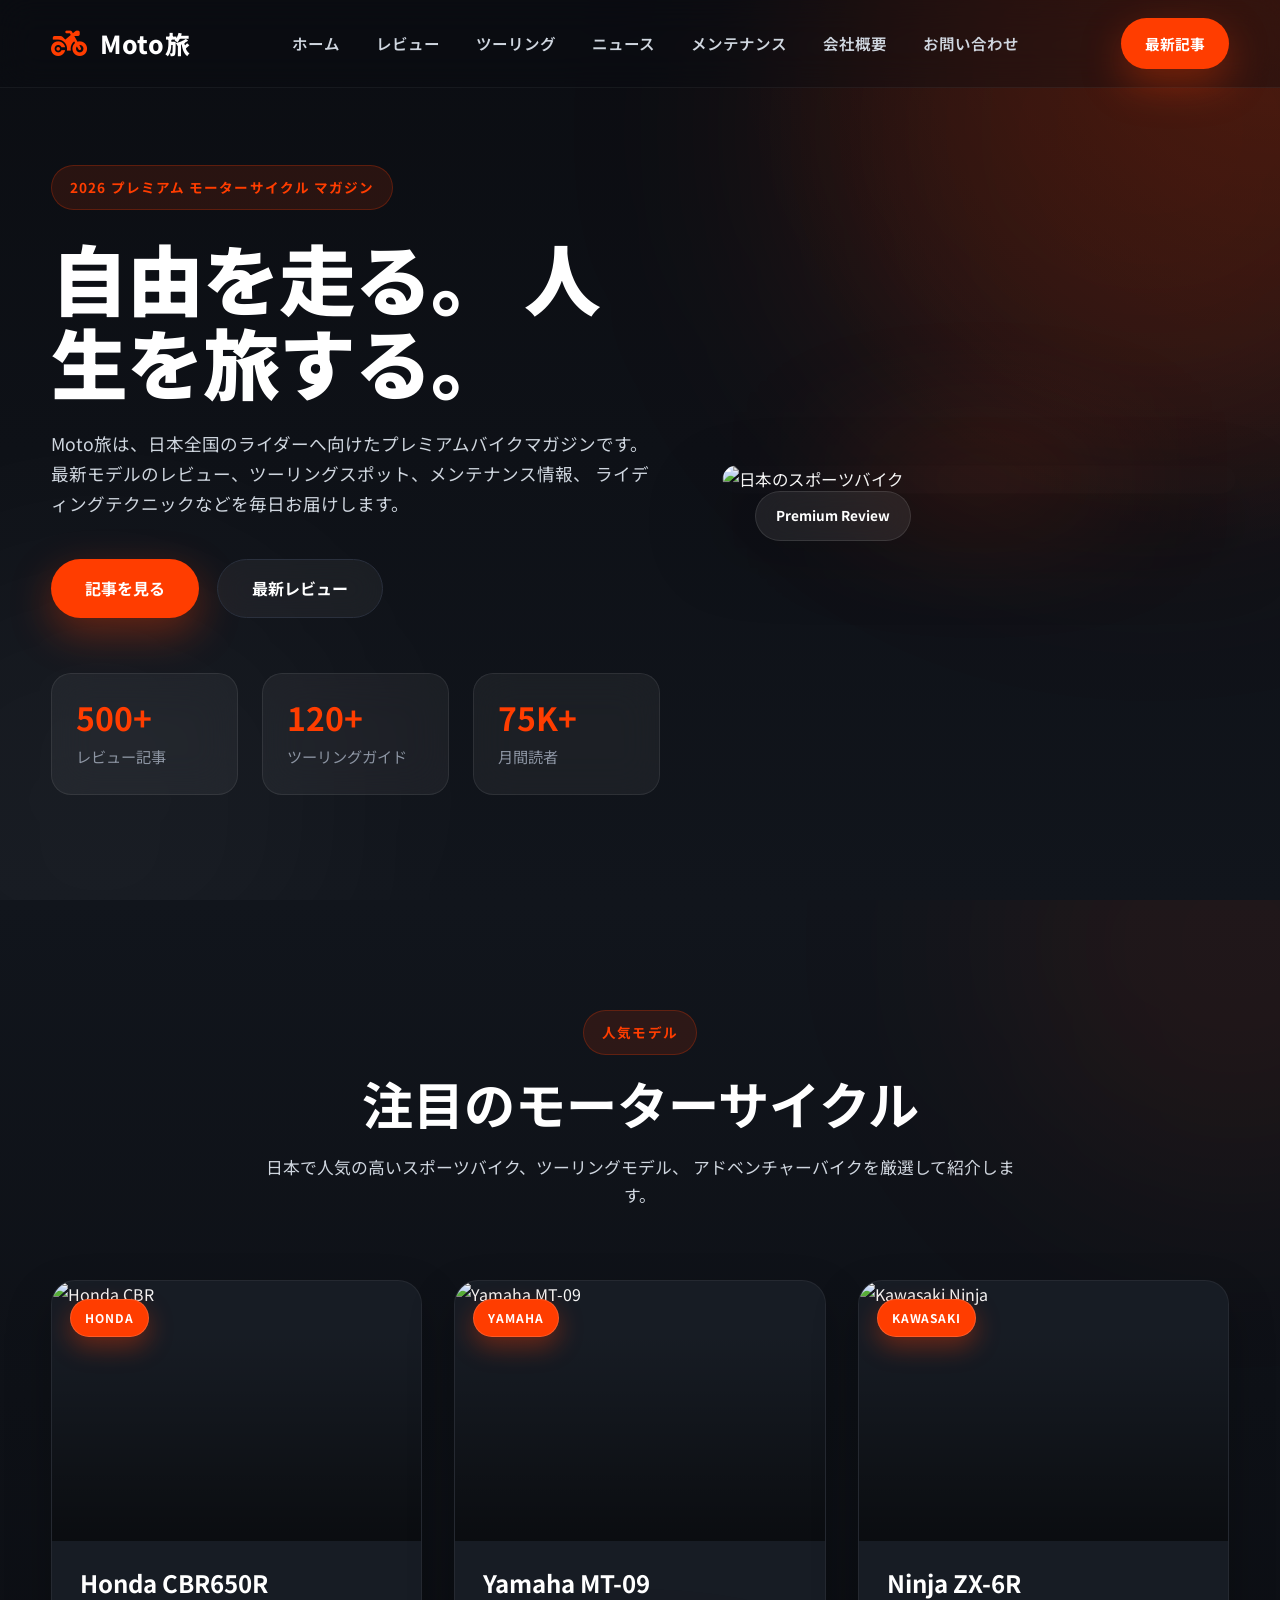
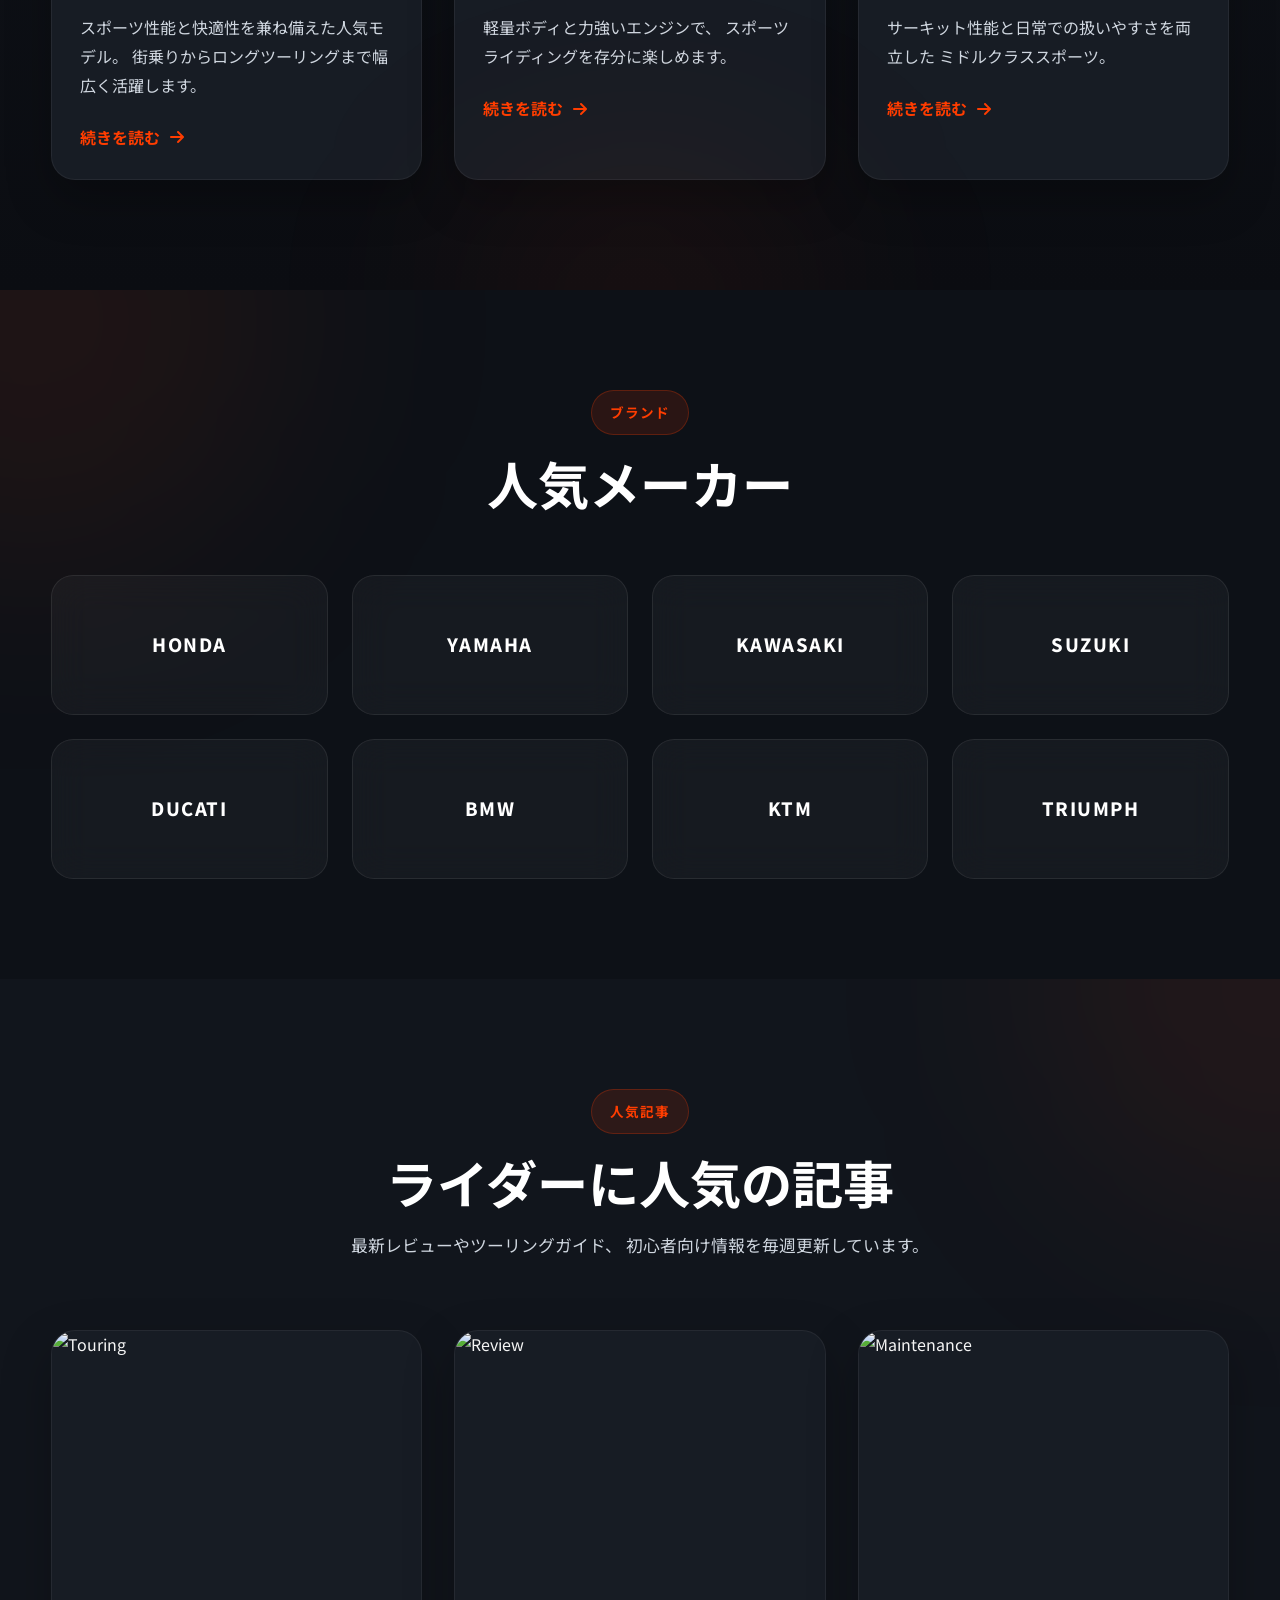
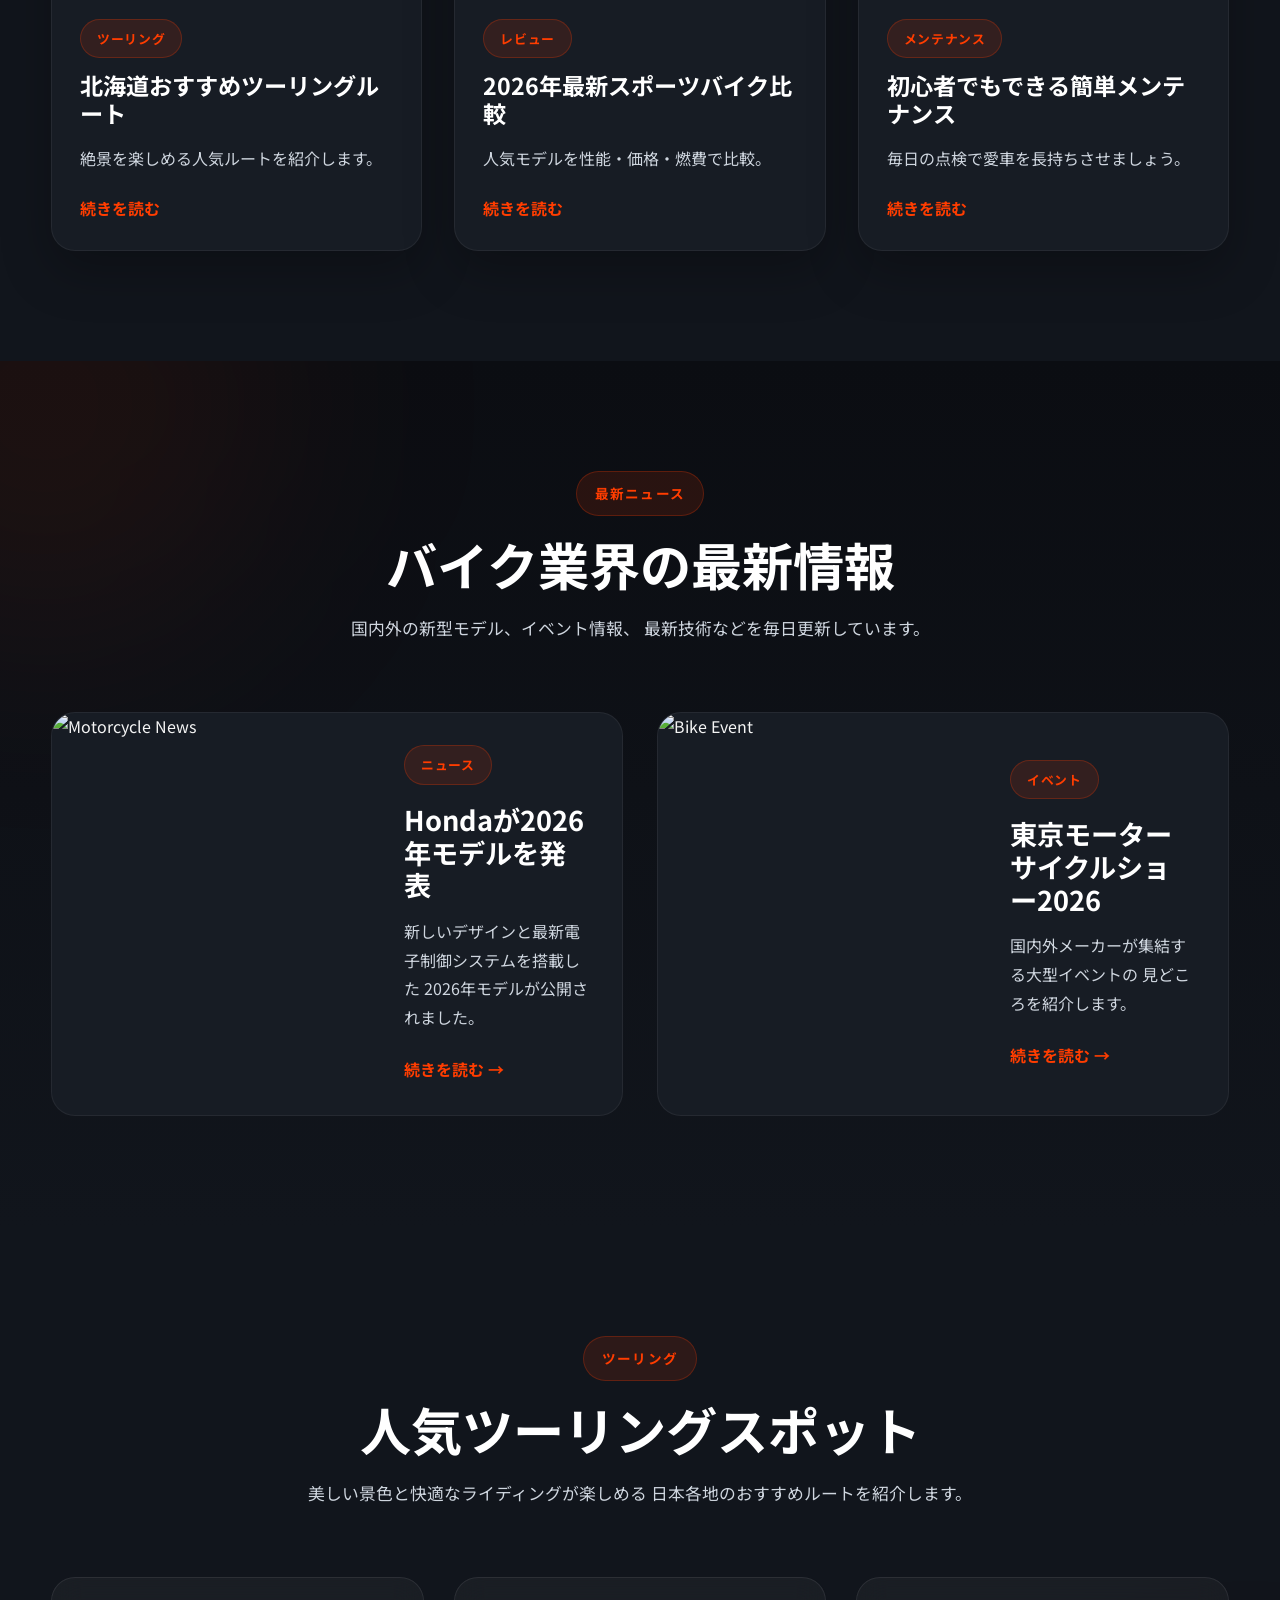
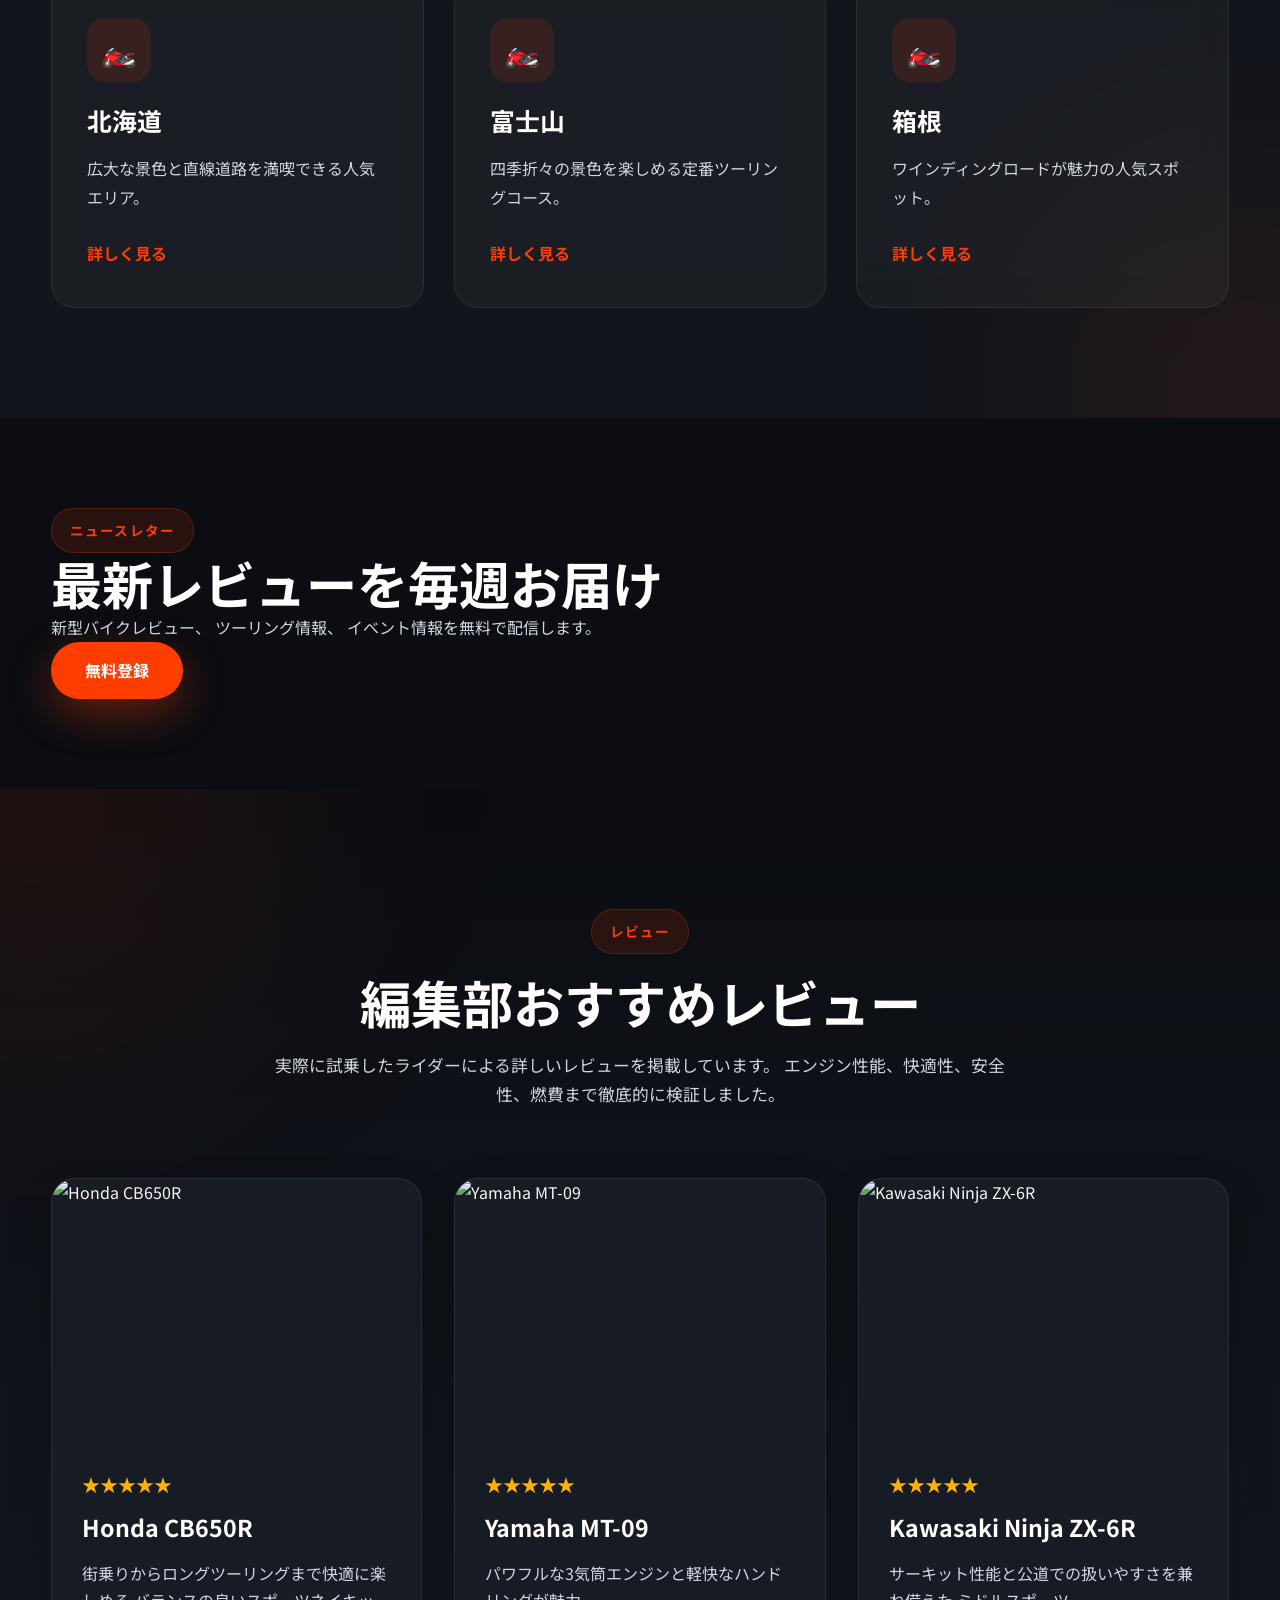
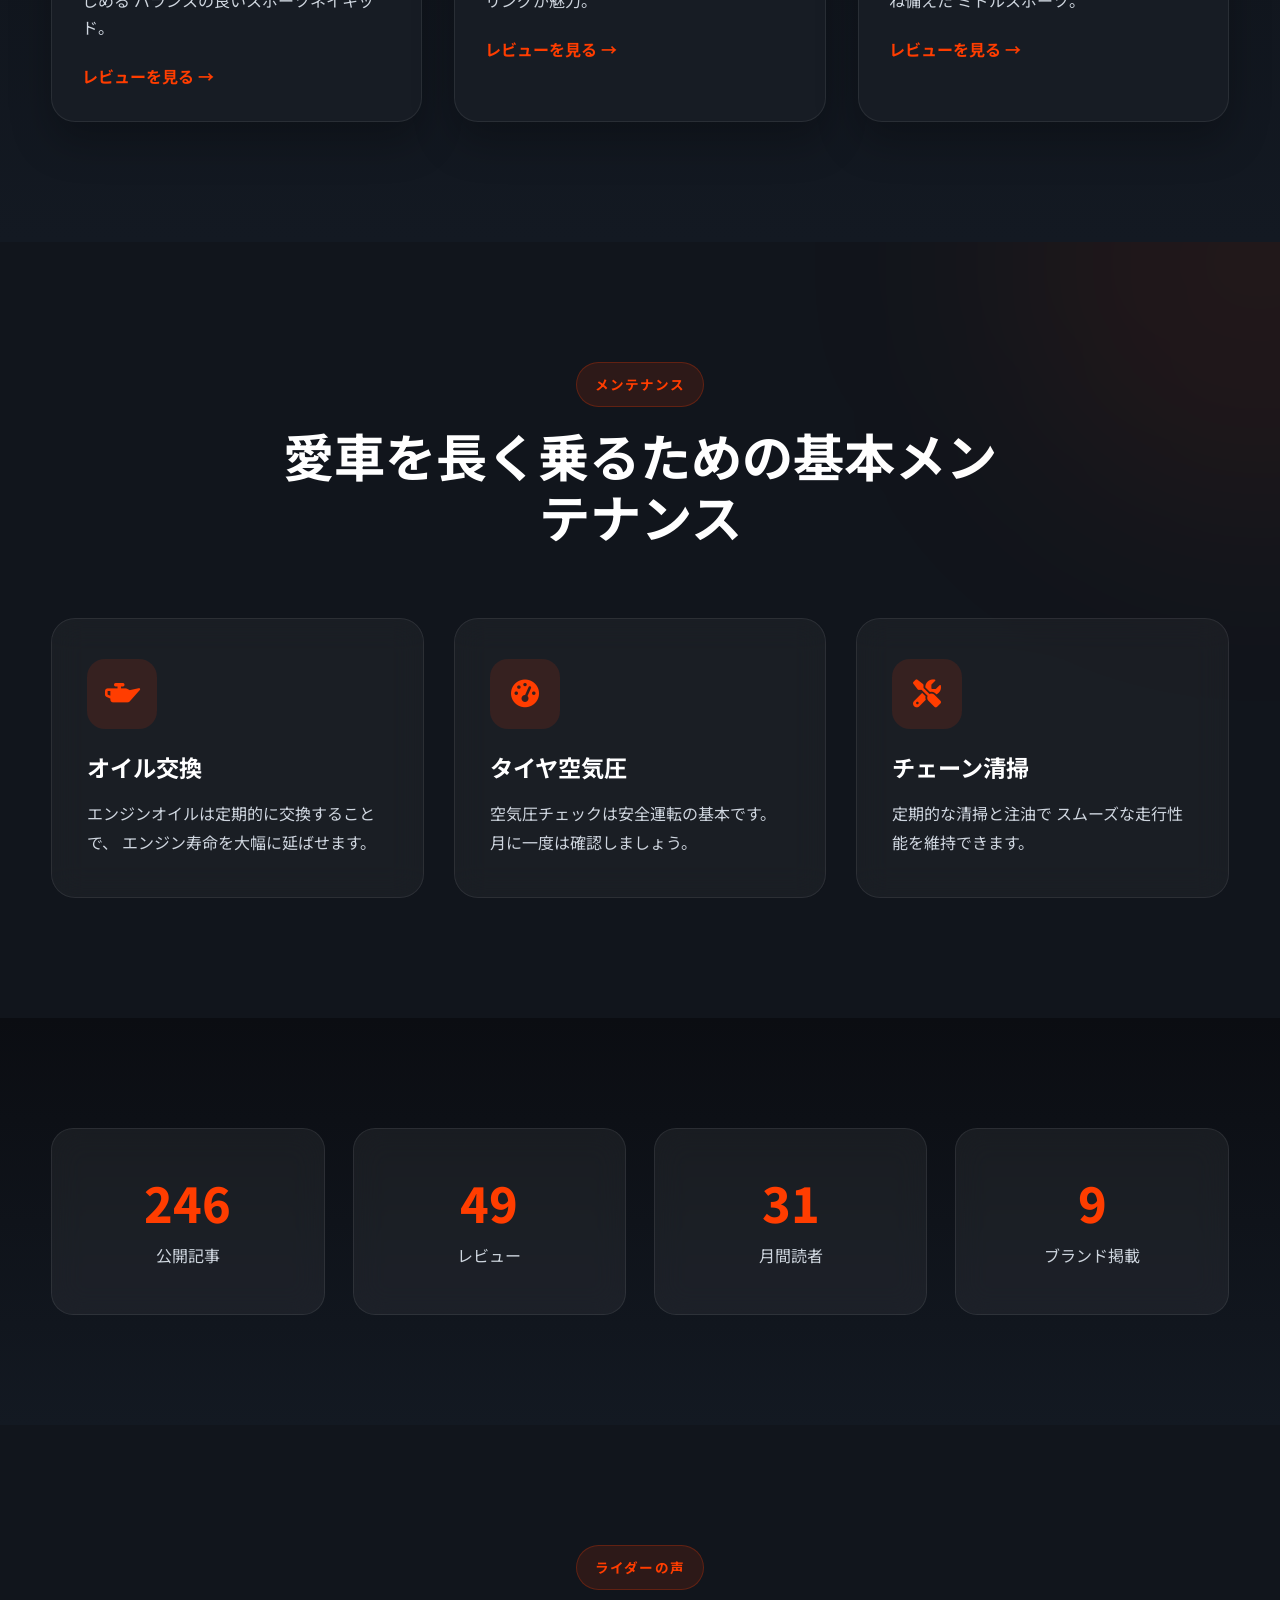
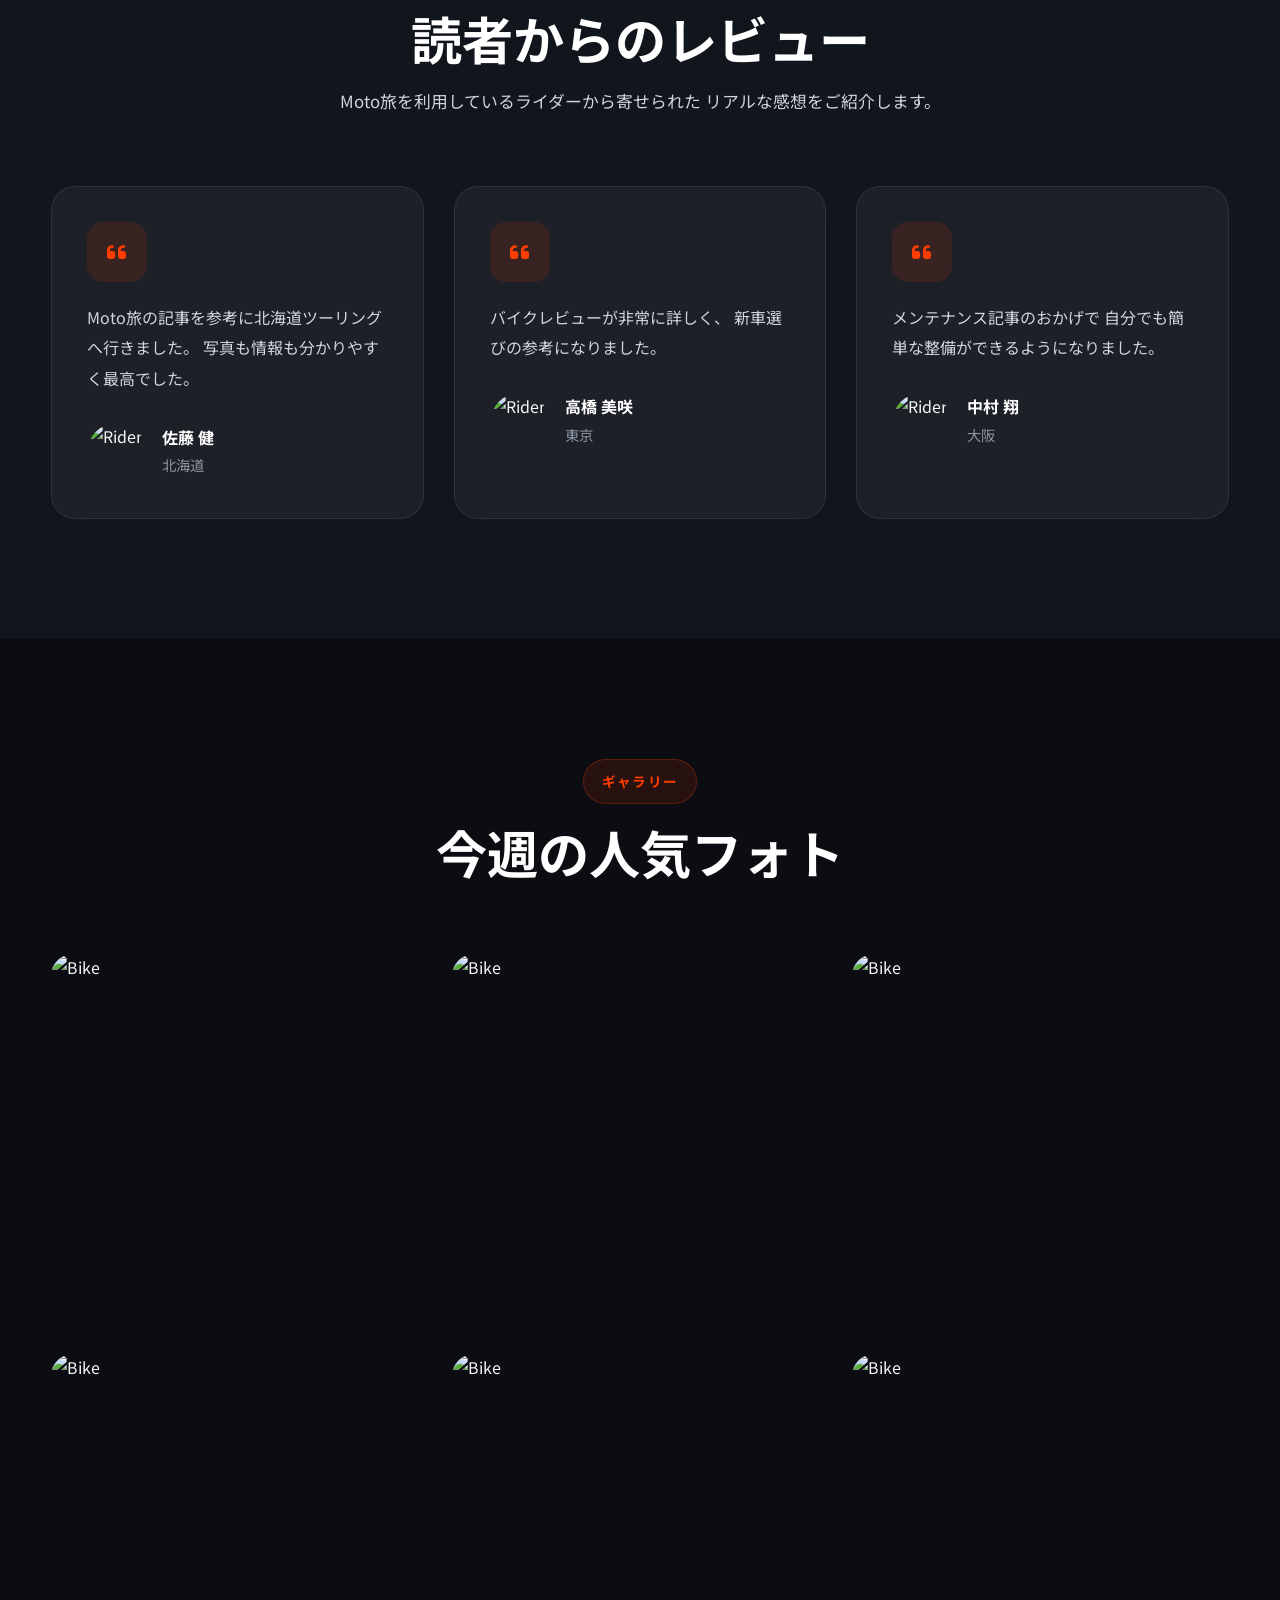
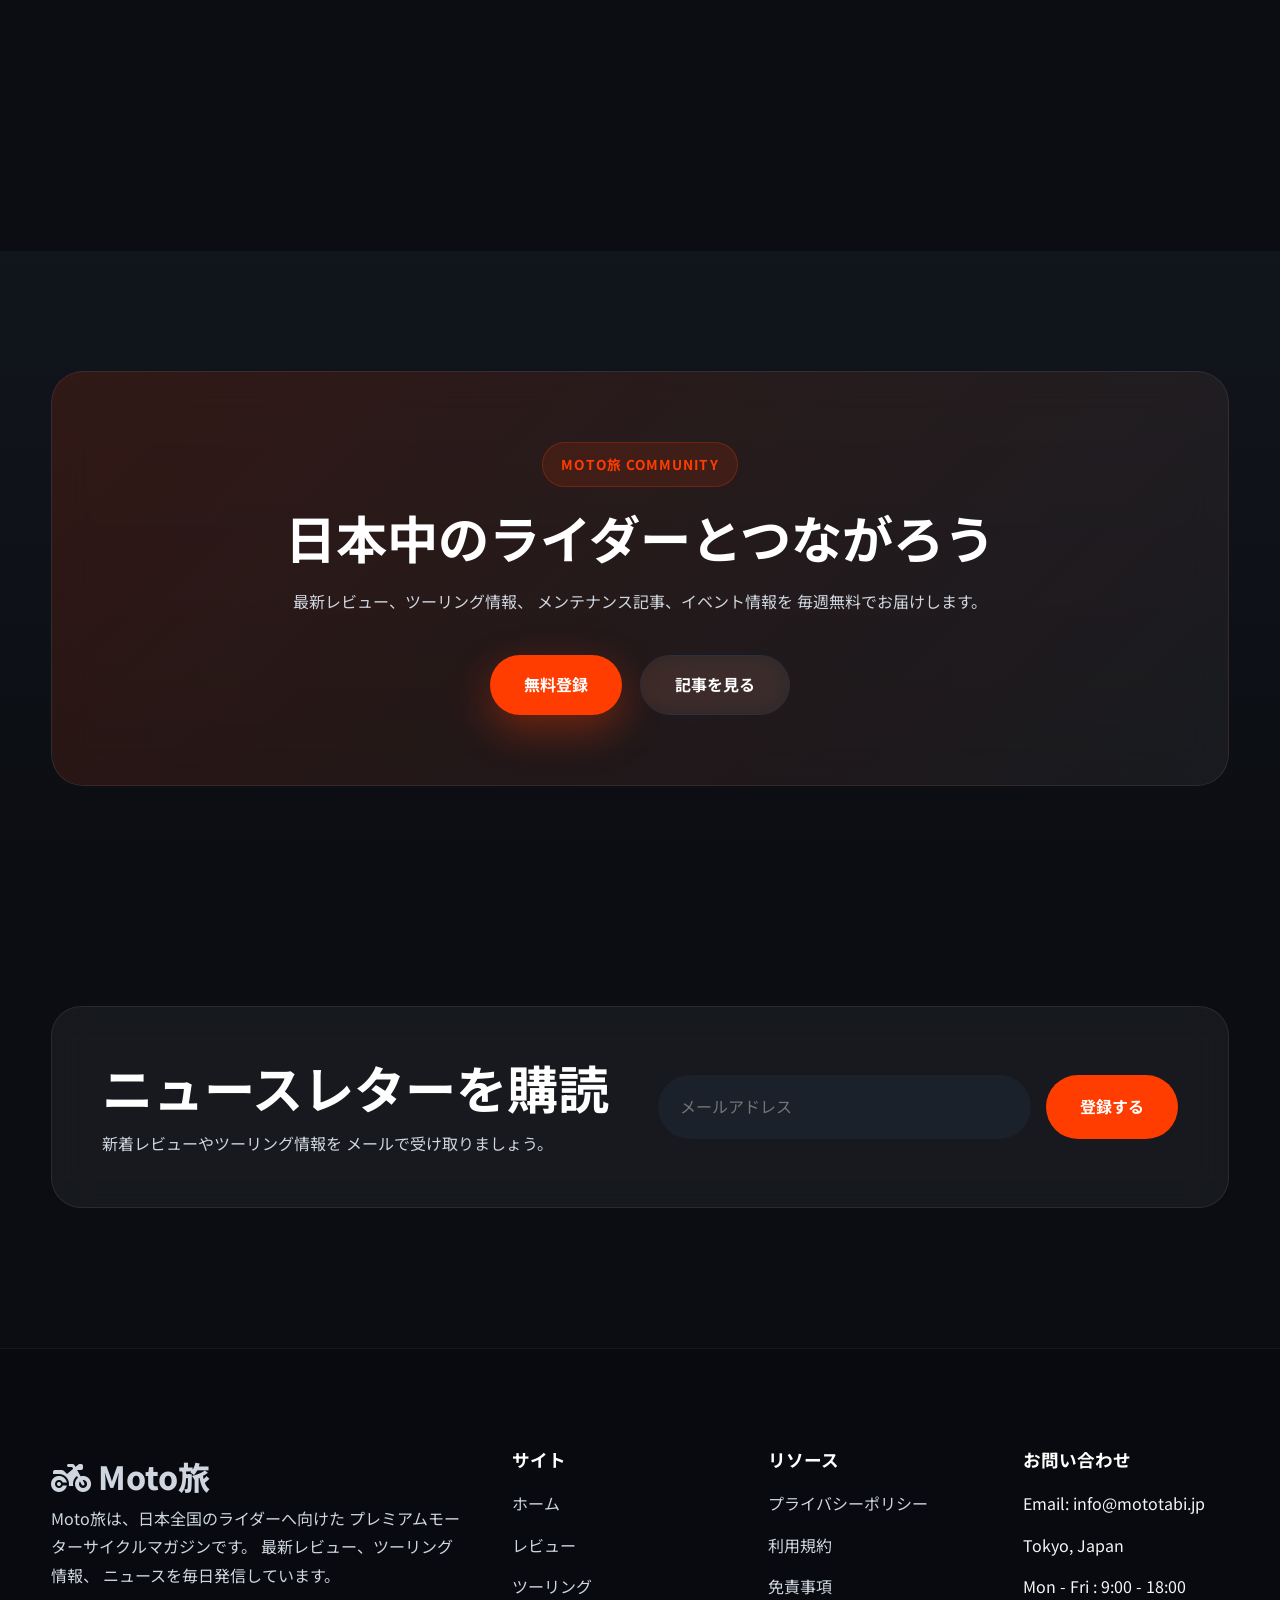
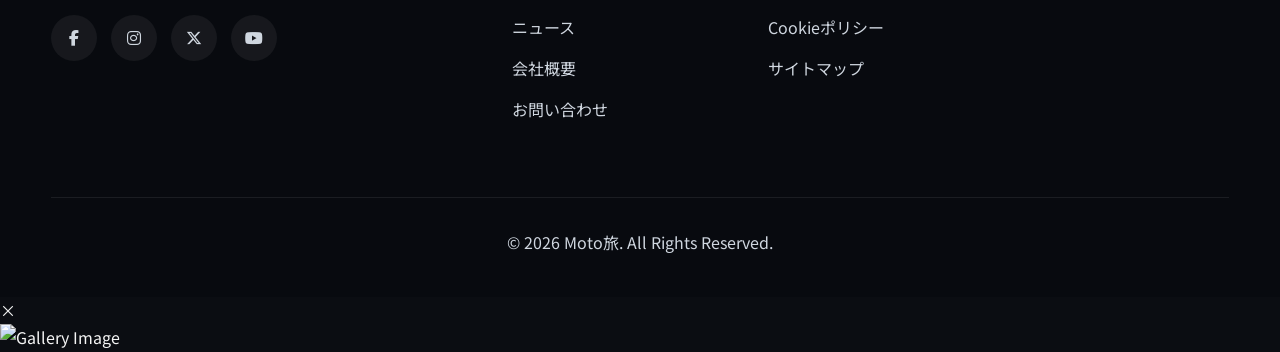
==== commit 5a880b3c: "Update index.html" ====
--- a/index.html
+++ b/index.html
@@ -505,7 +505,7 @@
 <article class="article-card">
 
 <img
-src="assets/images/post1.webp"
+src="https://images.unsplash.com/photo-1517846693594-1567da72af75?auto=format&fit=crop&w=900&q=80"
 alt="Touring"
 loading="lazy">
 
@@ -1239,7 +1239,7 @@
 
             <img src="https://images.unsplash.com/photo-1449965408869-eaa3f722e40d?auto=format&fit=crop&w=800&q=80" alt="Bike">
 
-            <img src="assets/images/post2.webp" alt="Bike">
+            <img src="https://images.unsplash.com/photo-1542291026-7eec264c27ff?auto=format&fit=crop&w=800&q=80" alt="Bike">
 
             <img src="https://images.unsplash.com/photo-1558981806-ec527fa84c39?auto=format&fit=crop&w=800&q=80" alt="Bike">
 
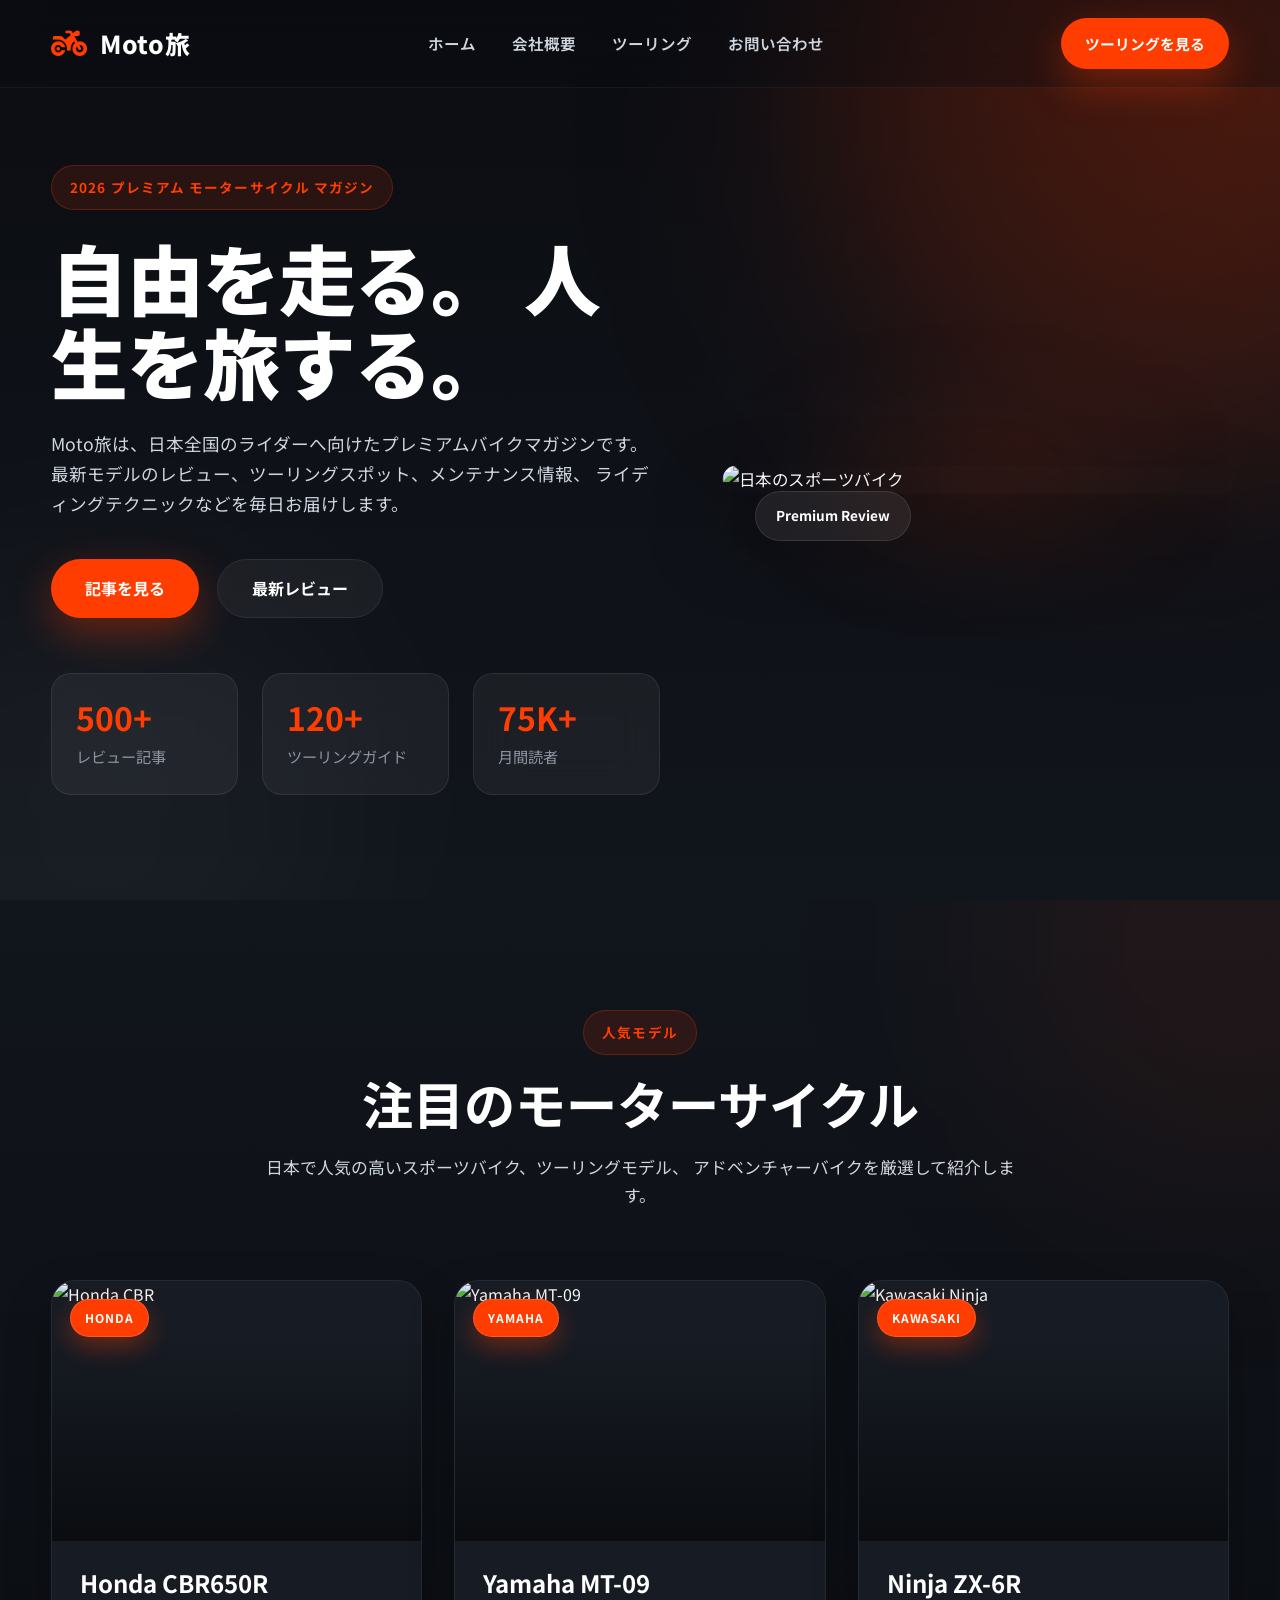
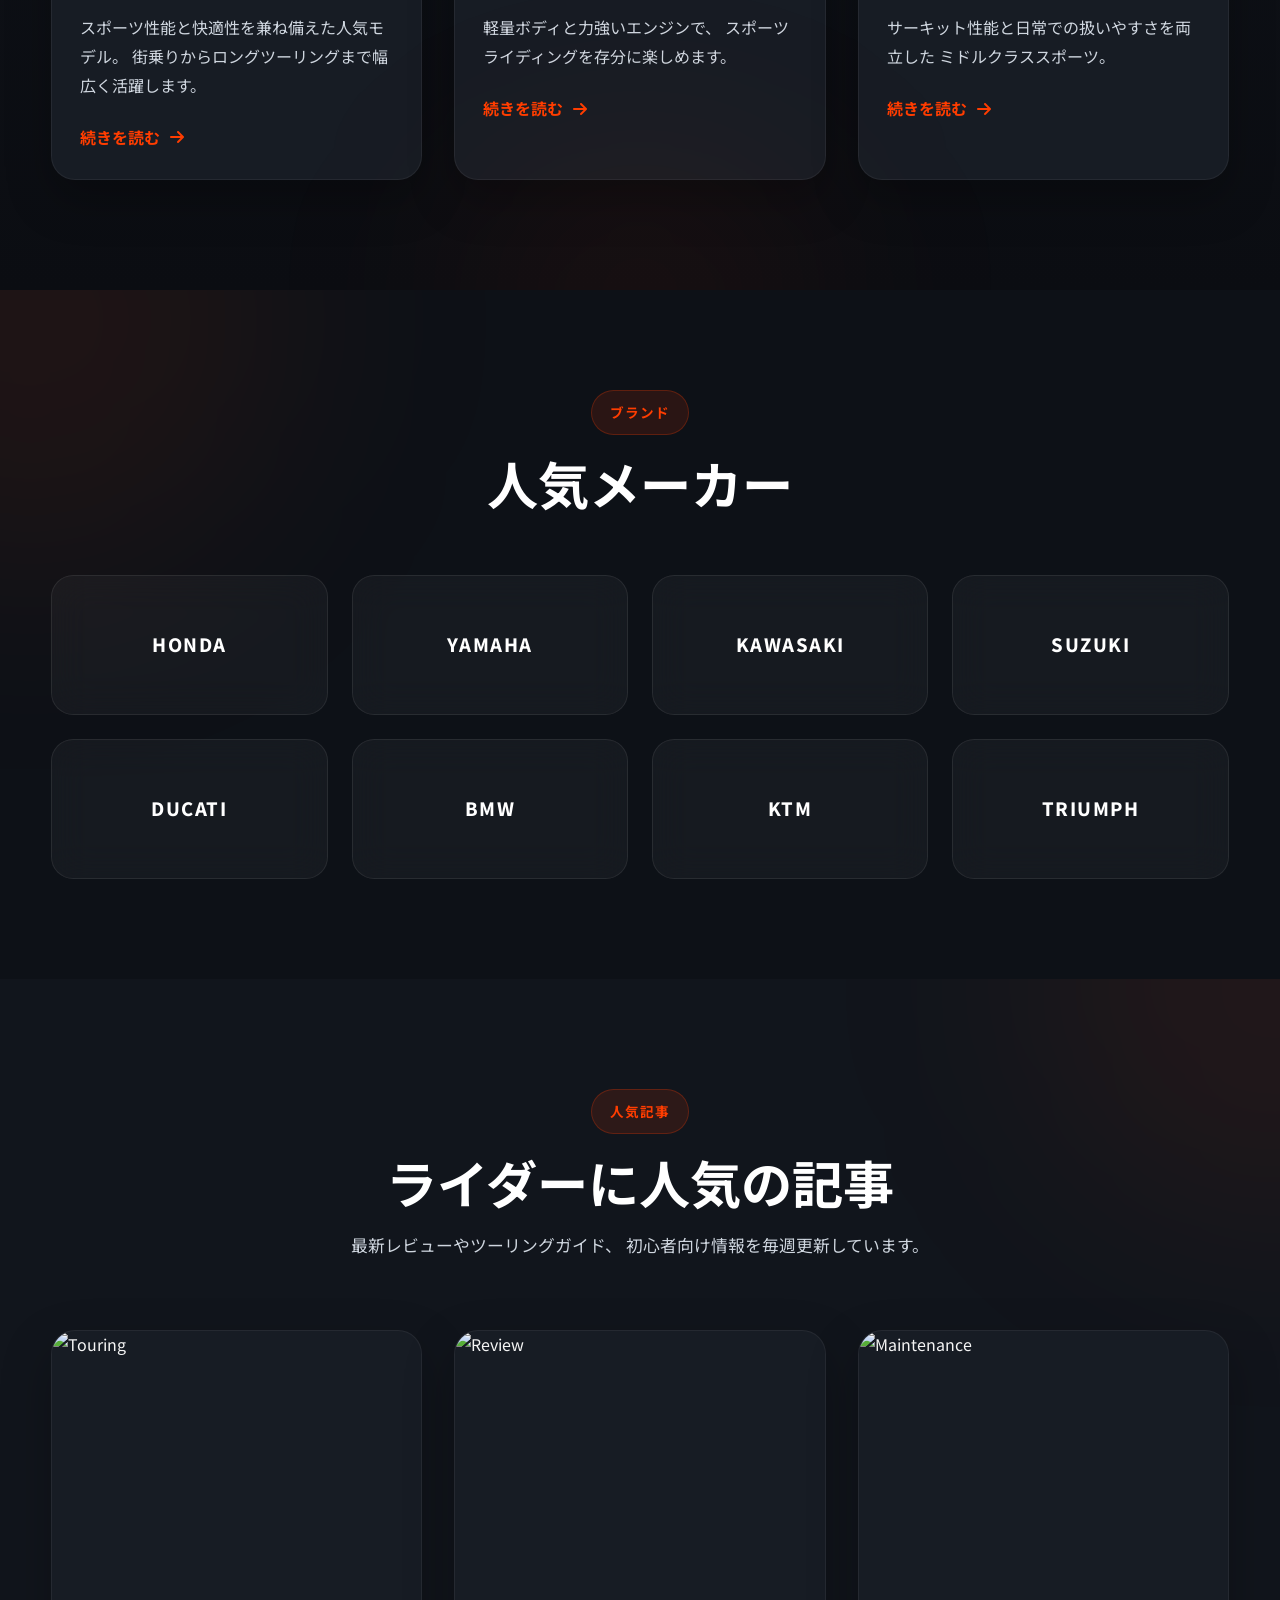
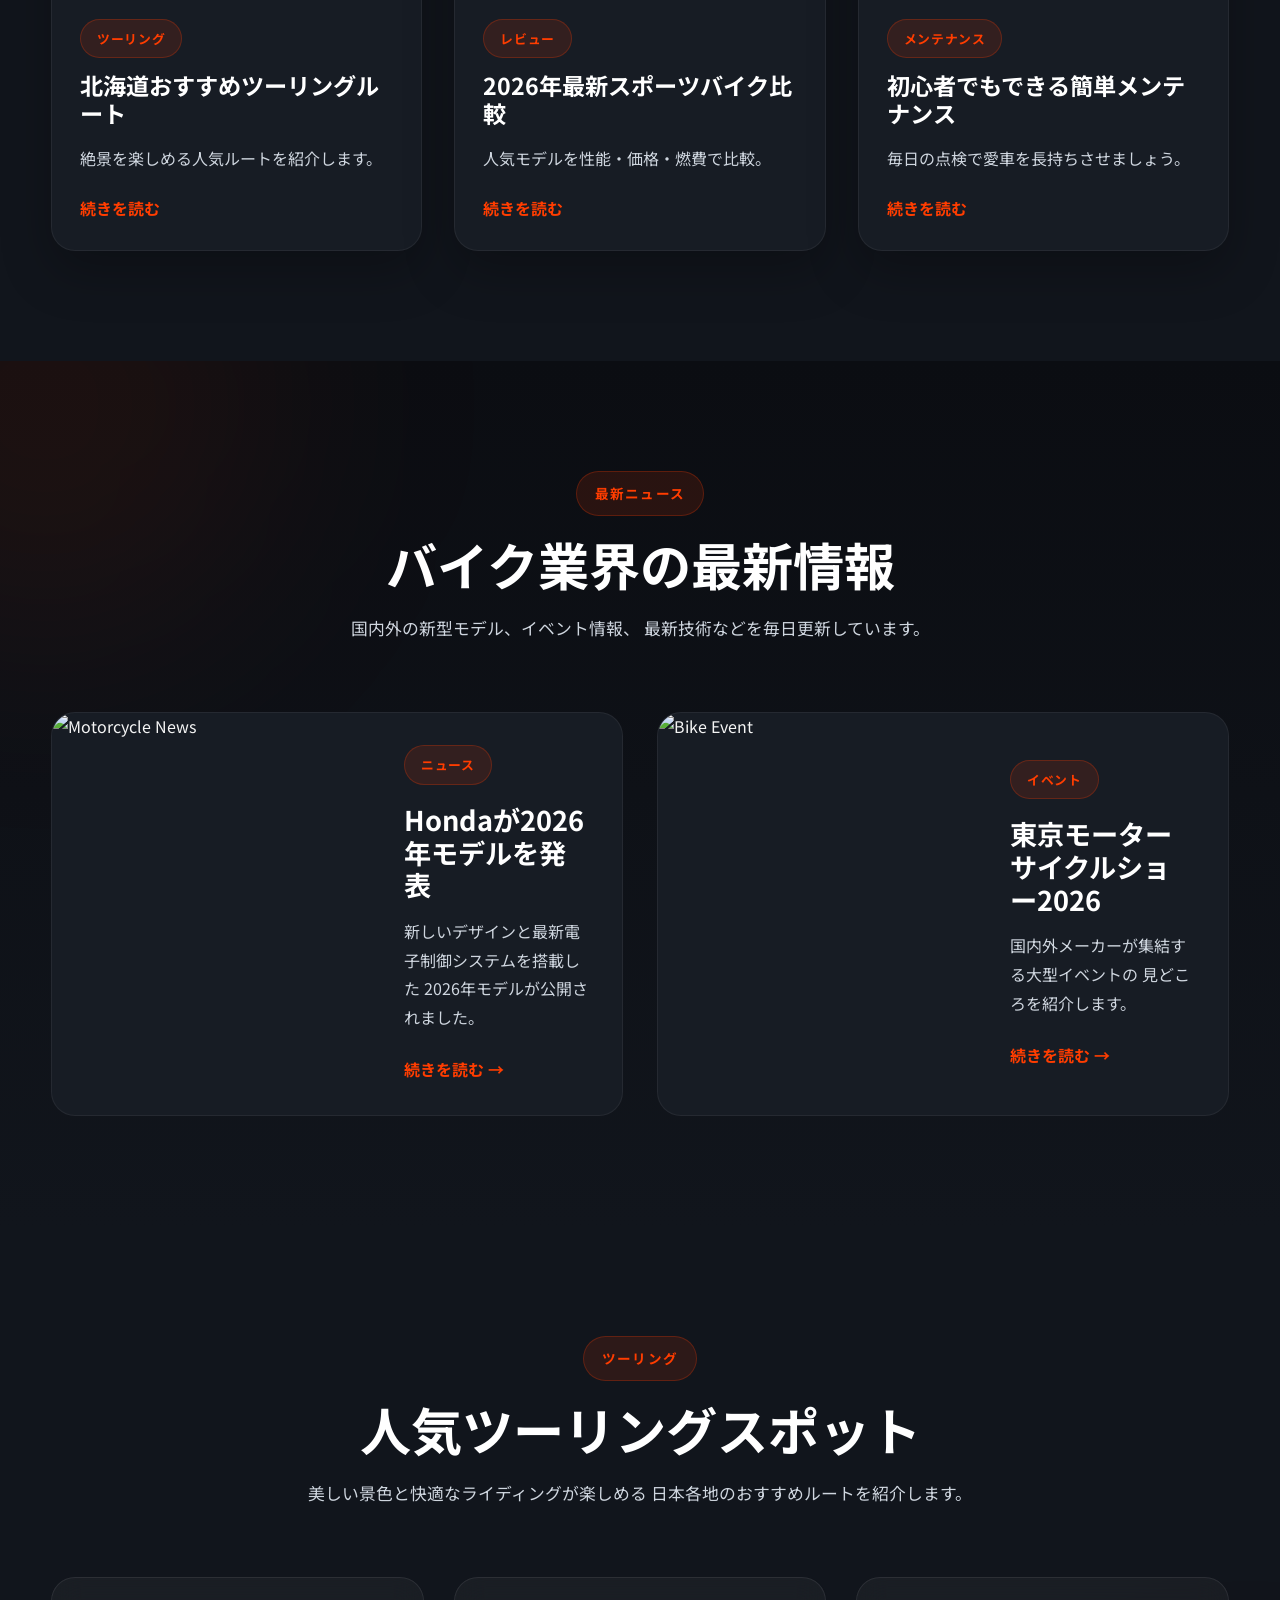
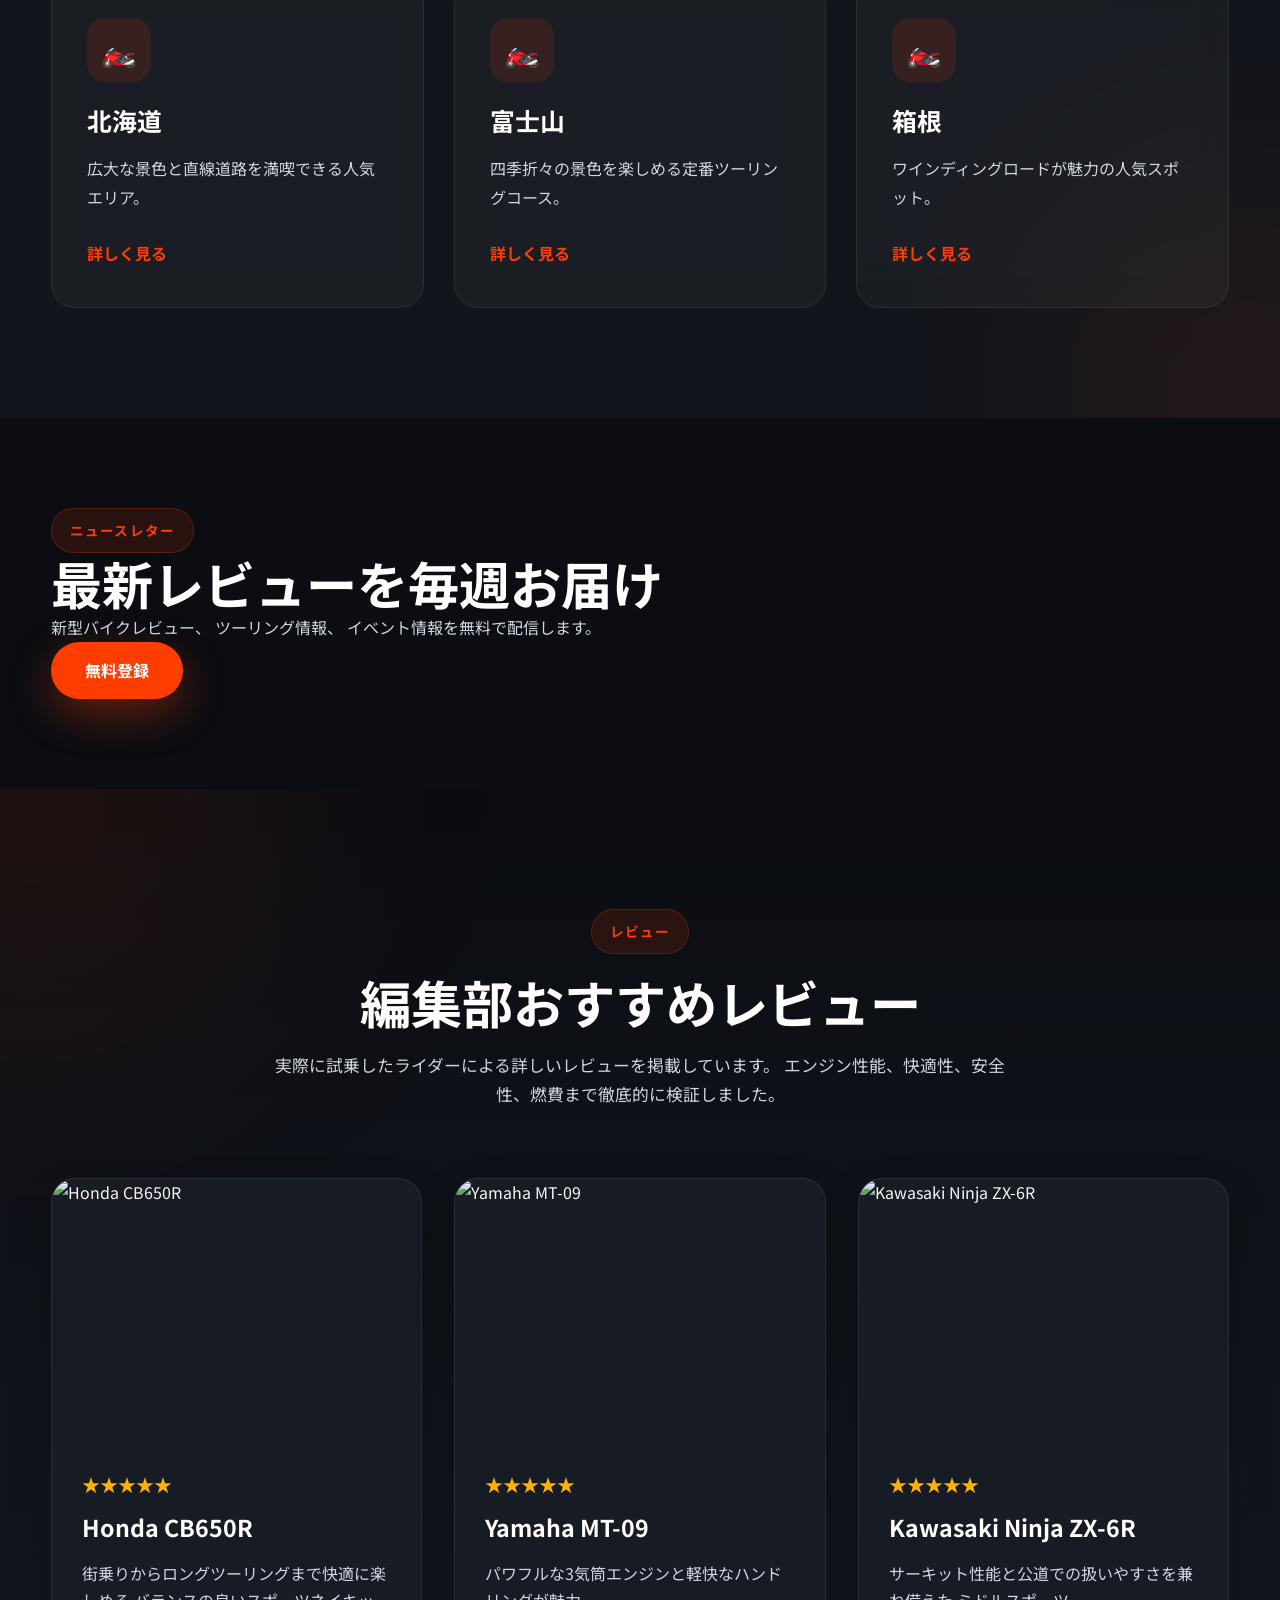
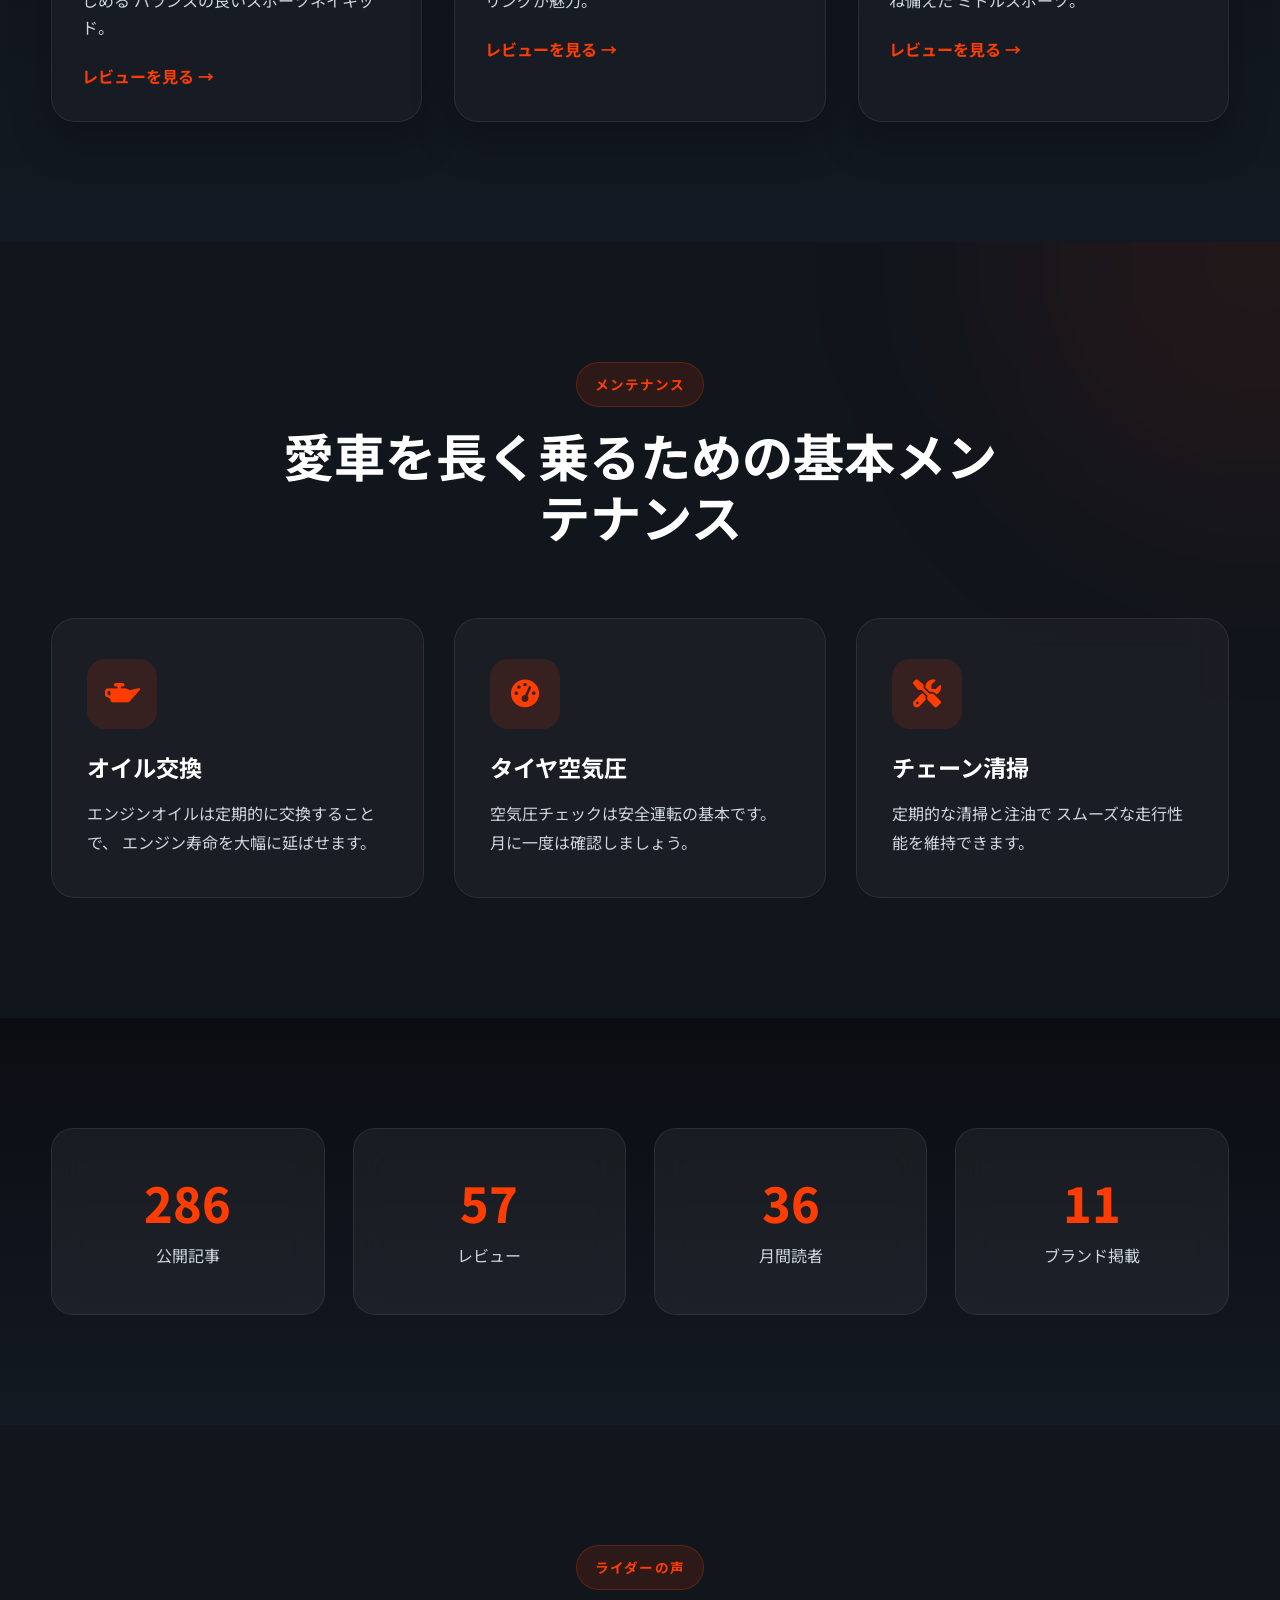
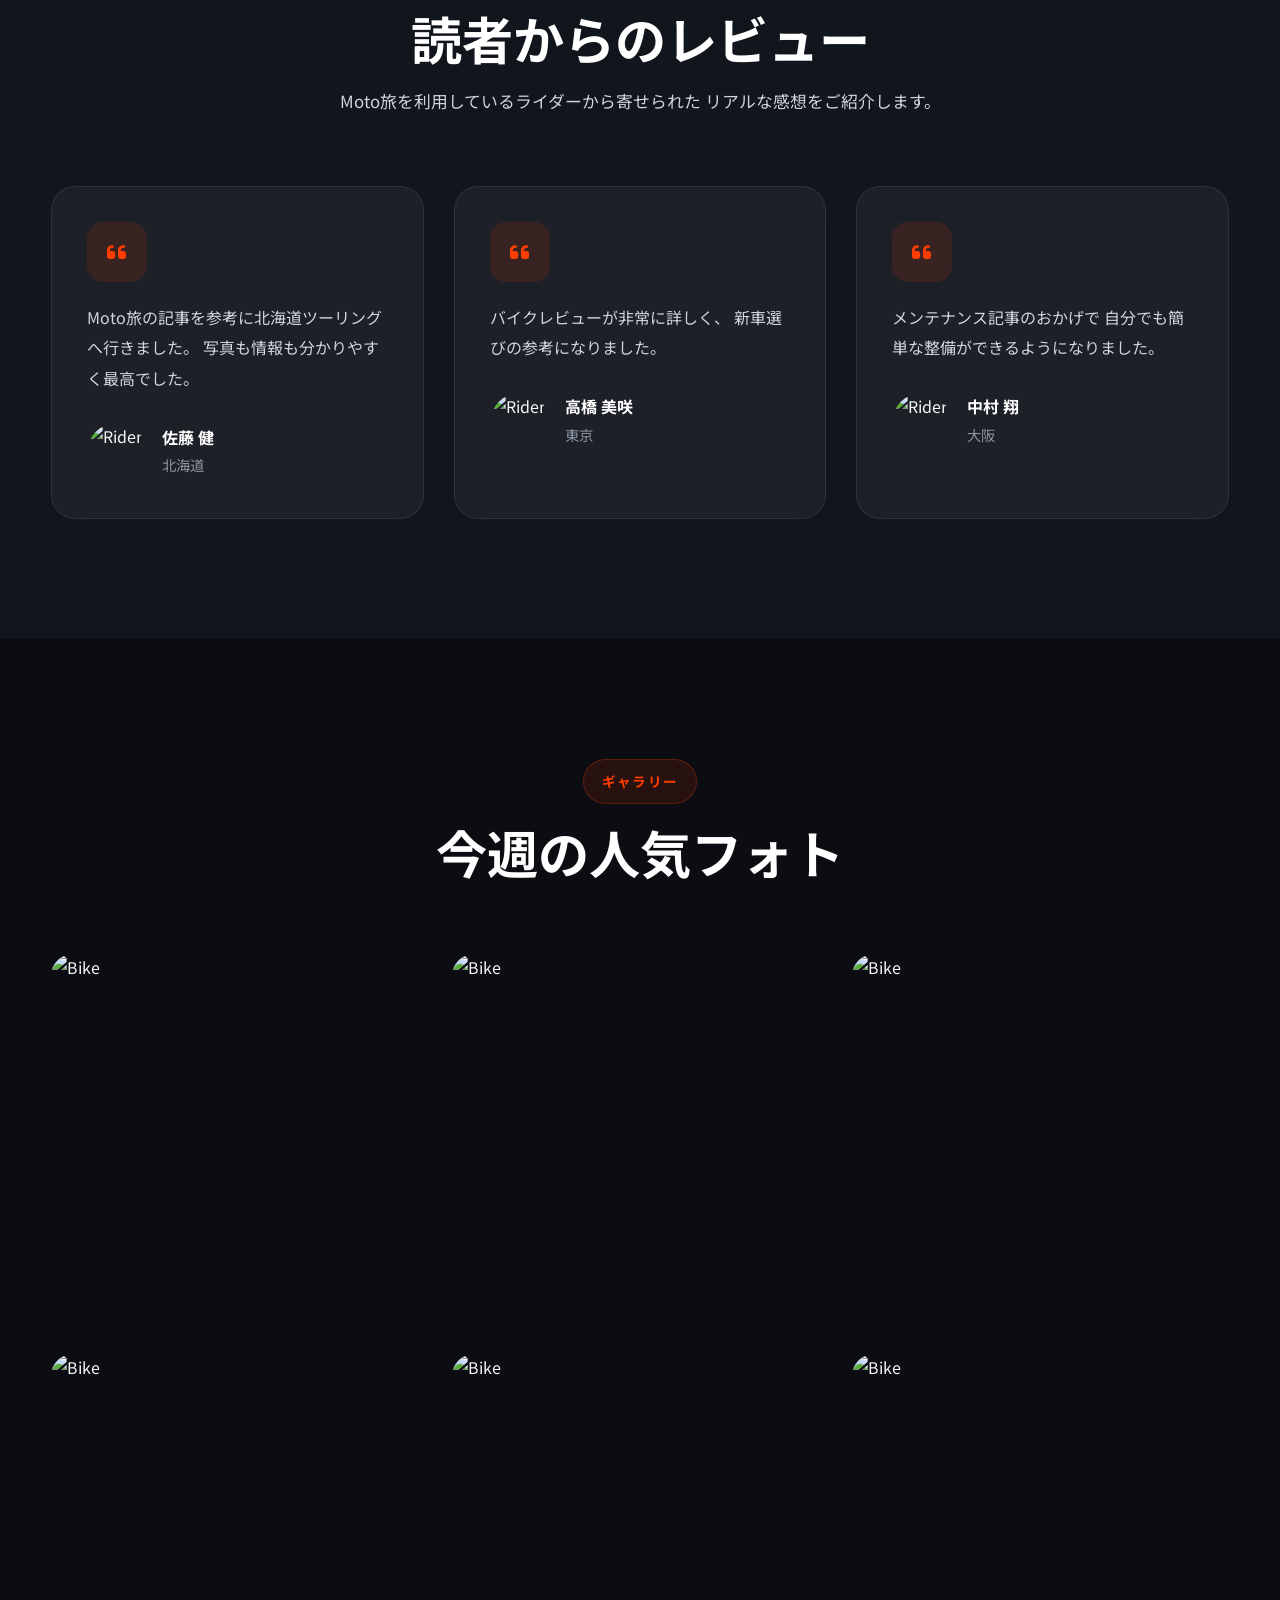
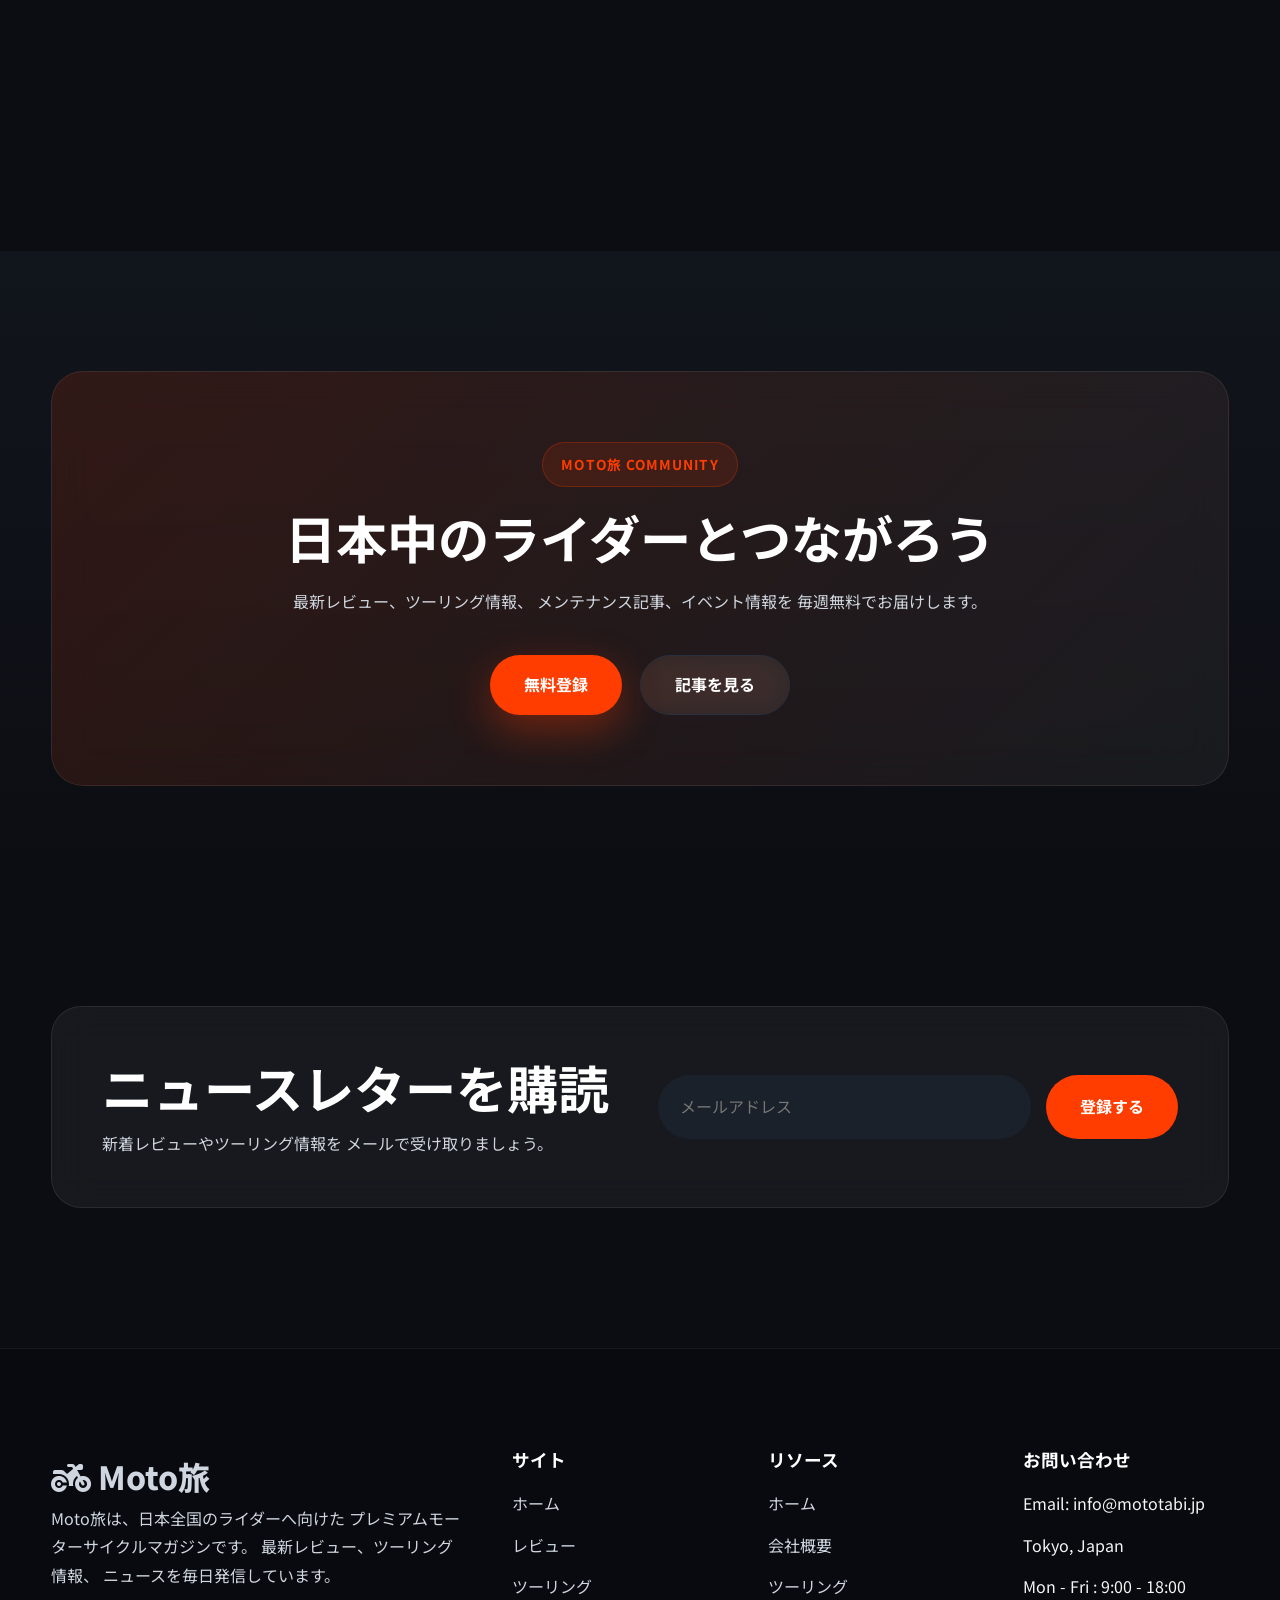
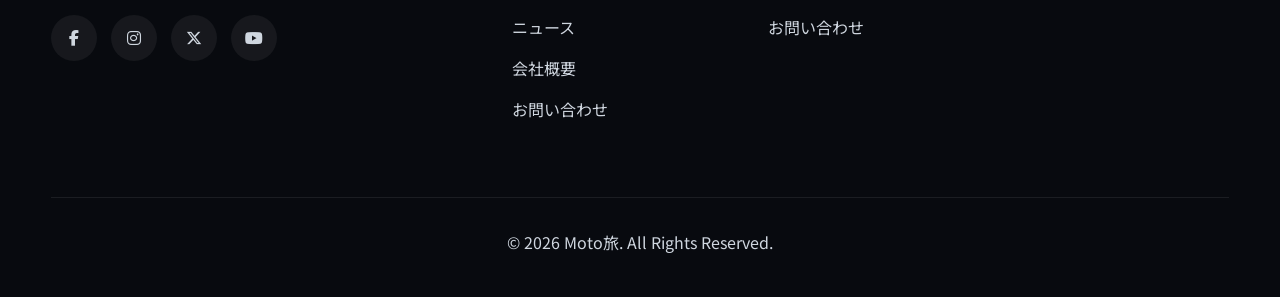
==== commit ba713386: "Update index.html" ====
--- a/index.html
+++ b/index.html
@@ -63,85 +63,65 @@
 
 <header class="header">
 
-<div class="container">
-
-<a href="index.html" class="logo">
-
-<i class="fa-solid fa-motorcycle"></i>
-
-<span>Moto旅</span>
-
-</a>
-
-<nav class="navbar">
-
-<ul class="nav-links">
-
-<li>
-<a class="active" href="index.html">
-ホーム
-</a>
-</li>
-
-<li>
-<a href="articles.html">
-レビュー
-</a>
-</li>
-
-<li>
-<a href="articles.html">
-ツーリング
-</a>
-</li>
-
-<li>
-<a href="articles.html">
-ニュース
-</a>
-</li>
-
-<li>
-<a href="articles.html">
-メンテナンス
-</a>
-</li>
-
-<li>
-<a href="about.html">
-会社概要
-</a>
-</li>
-
-<li>
-<a href="contact.html">
-お問い合わせ
-</a>
-</li>
-
-</ul>
-
-</nav>
-
-<button class="menu-toggle" aria-label="Open Menu">
-
-    <i class="fa-solid fa-bars"></i>
-
-</button>
-    
-<div class="header-buttons">
-
-<a href="articles.html"
-class="btn btn-primary"
-class="btn btn-secondary">
-
-最新記事
-
-</a>
-
-</div>
-
-</div>
+    <div class="container">
+
+        <a href="index.html" class="logo">
+
+            <i class="fa-solid fa-motorcycle"></i>
+
+            <span>Moto旅</span>
+
+        </a>
+
+        <nav class="navbar">
+
+            <ul class="nav-links">
+
+                <li>
+                    <a class="active" href="index.html">
+                        ホーム
+                    </a>
+                </li>
+
+                <li>
+                    <a href="about.html">
+                        会社概要
+                    </a>
+                </li>
+
+                <li>
+                    <a href="touring.html">
+                        ツーリング
+                    </a>
+                </li>
+
+                <li>
+                    <a href="contact.html">
+                        お問い合わせ
+                    </a>
+                </li>
+
+            </ul>
+
+        </nav>
+
+        <button class="menu-toggle" aria-label="Open Menu">
+
+            <i class="fa-solid fa-bars"></i>
+
+        </button>
+
+        <div class="header-buttons">
+
+            <a href="touring.html" class="btn btn-primary">
+
+                ツーリングを見る
+
+            </a>
+
+        </div>
+
+    </div>
 
 </header>
 
@@ -1424,13 +1404,15 @@
 
                 <ul>
 
-                    <li><a href="privacy.html">プライバシーポリシー</a></li>
-                    <li><a href="terms.html">利用規約</a></li>
-                    <li><a href="disclaimer.html">免責事項</a></li>
-                    <li><a href="cookie-policy.html">Cookieポリシー</a></li>
-                    <li><a href="sitemap.html">サイトマップ</a></li>
-
-                </ul>
+<li><a href="index.html">ホーム</a></li>
+
+<li><a href="about.html">会社概要</a></li>
+
+<li><a href="touring.html">ツーリング</a></li>
+
+<li><a href="contact.html">お問い合わせ</a></li>
+
+</ul>
 
             </div>
 
--- a/assets/css/style.css
+++ b/assets/css/style.css
@@ -2817,13 +2817,55 @@
     aspect-ratio:1;
     object-fit:cover;
     border-radius:22px;
-    transition:.45s ease;
     cursor:pointer;
+    transition:transform .45s ease, box-shadow .45s ease;
 }
 
 .gallery-grid img:hover{
     transform:scale(1.05);
     box-shadow:0 20px 60px rgba(0,0,0,.45);
+}
+
+/*============================
+GALLERY LIGHTBOX
+============================*/
+
+.gallery-lightbox{
+    position:fixed;
+    inset:0;
+    display:none;
+    justify-content:center;
+    align-items:center;
+    background:rgba(0,0,0,.92);
+    z-index:9999;
+    padding:30px;
+}
+
+.gallery-lightbox.show{
+    display:flex;
+}
+
+.gallery-lightbox img{
+    max-width:90%;
+    max-height:90%;
+    border-radius:18px;
+    object-fit:contain;
+    box-shadow:0 20px 60px rgba(0,0,0,.6);
+}
+
+.gallery-close{
+    position:absolute;
+    top:25px;
+    right:35px;
+    font-size:42px;
+    color:#fff;
+    cursor:pointer;
+    transition:.3s ease;
+}
+
+.gallery-close:hover{
+    color:var(--primary);
+    transform:rotate(90deg);
 }
 
 /*============================
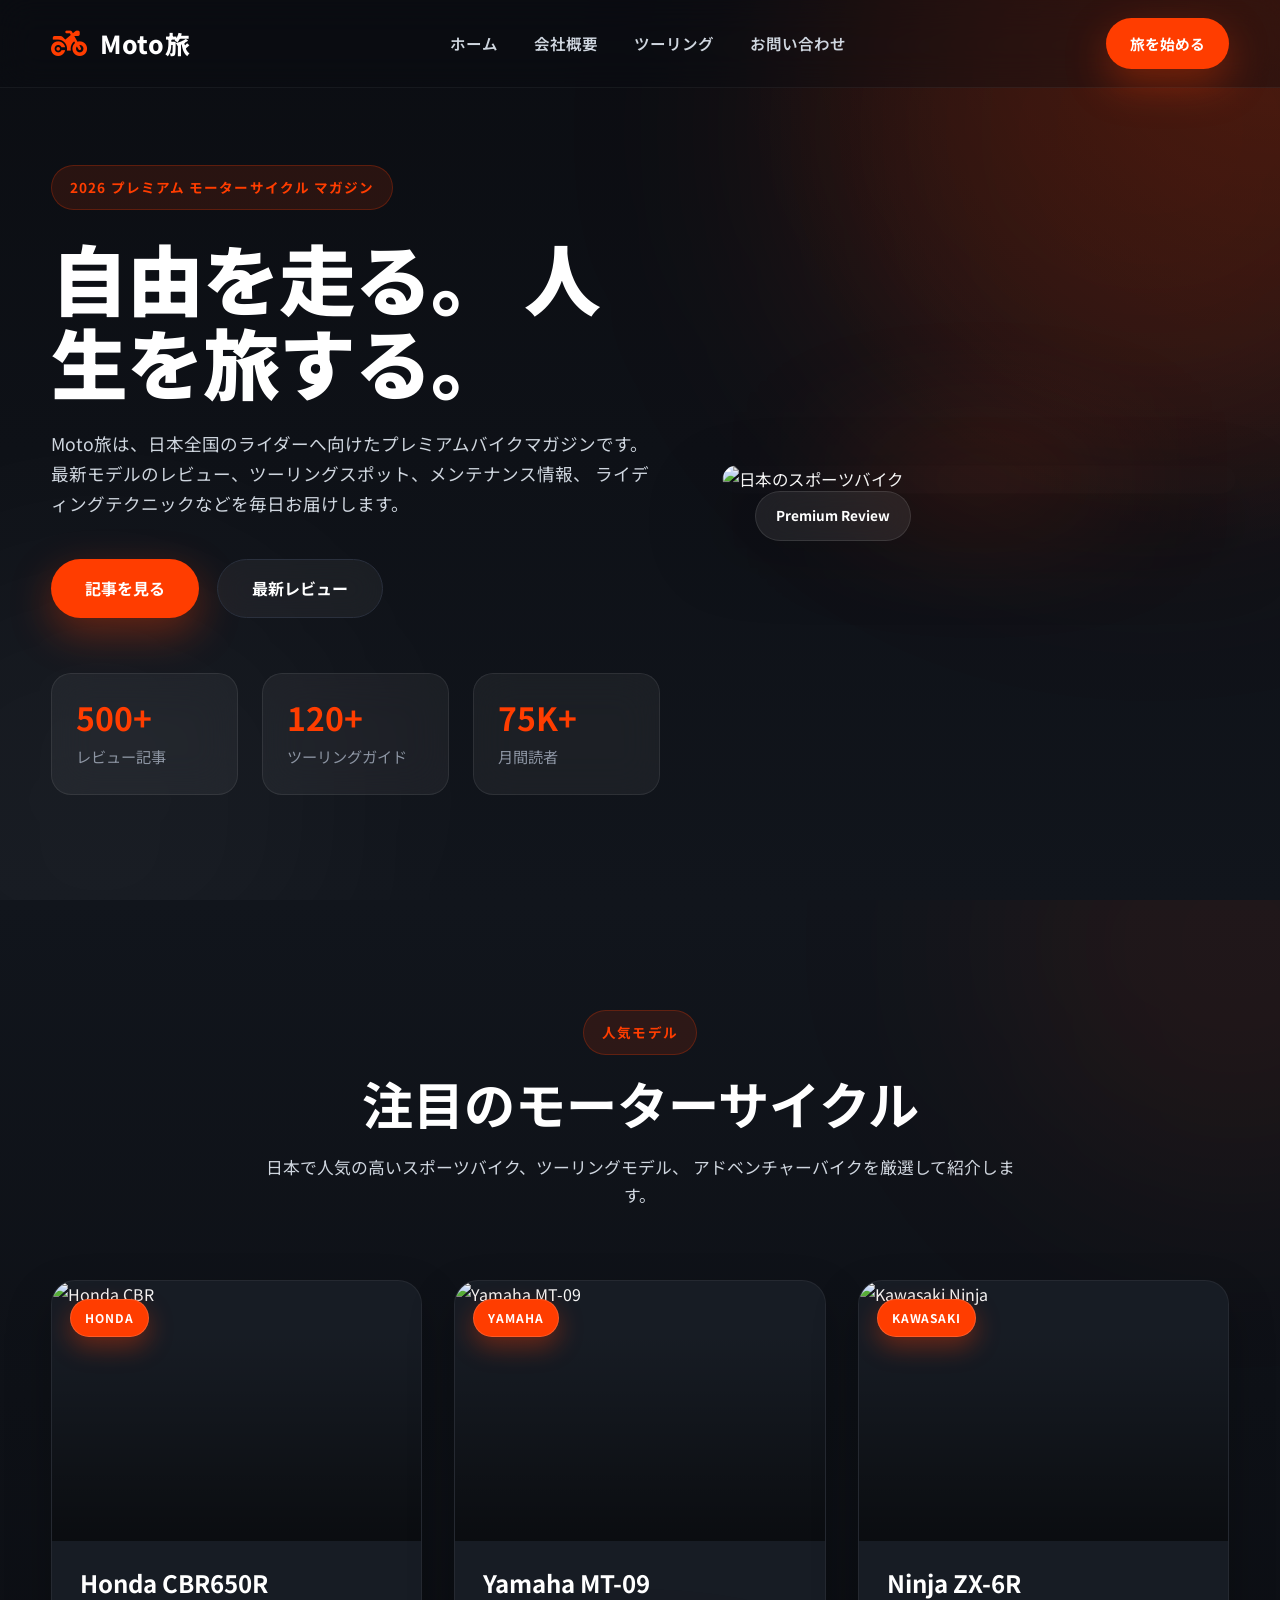
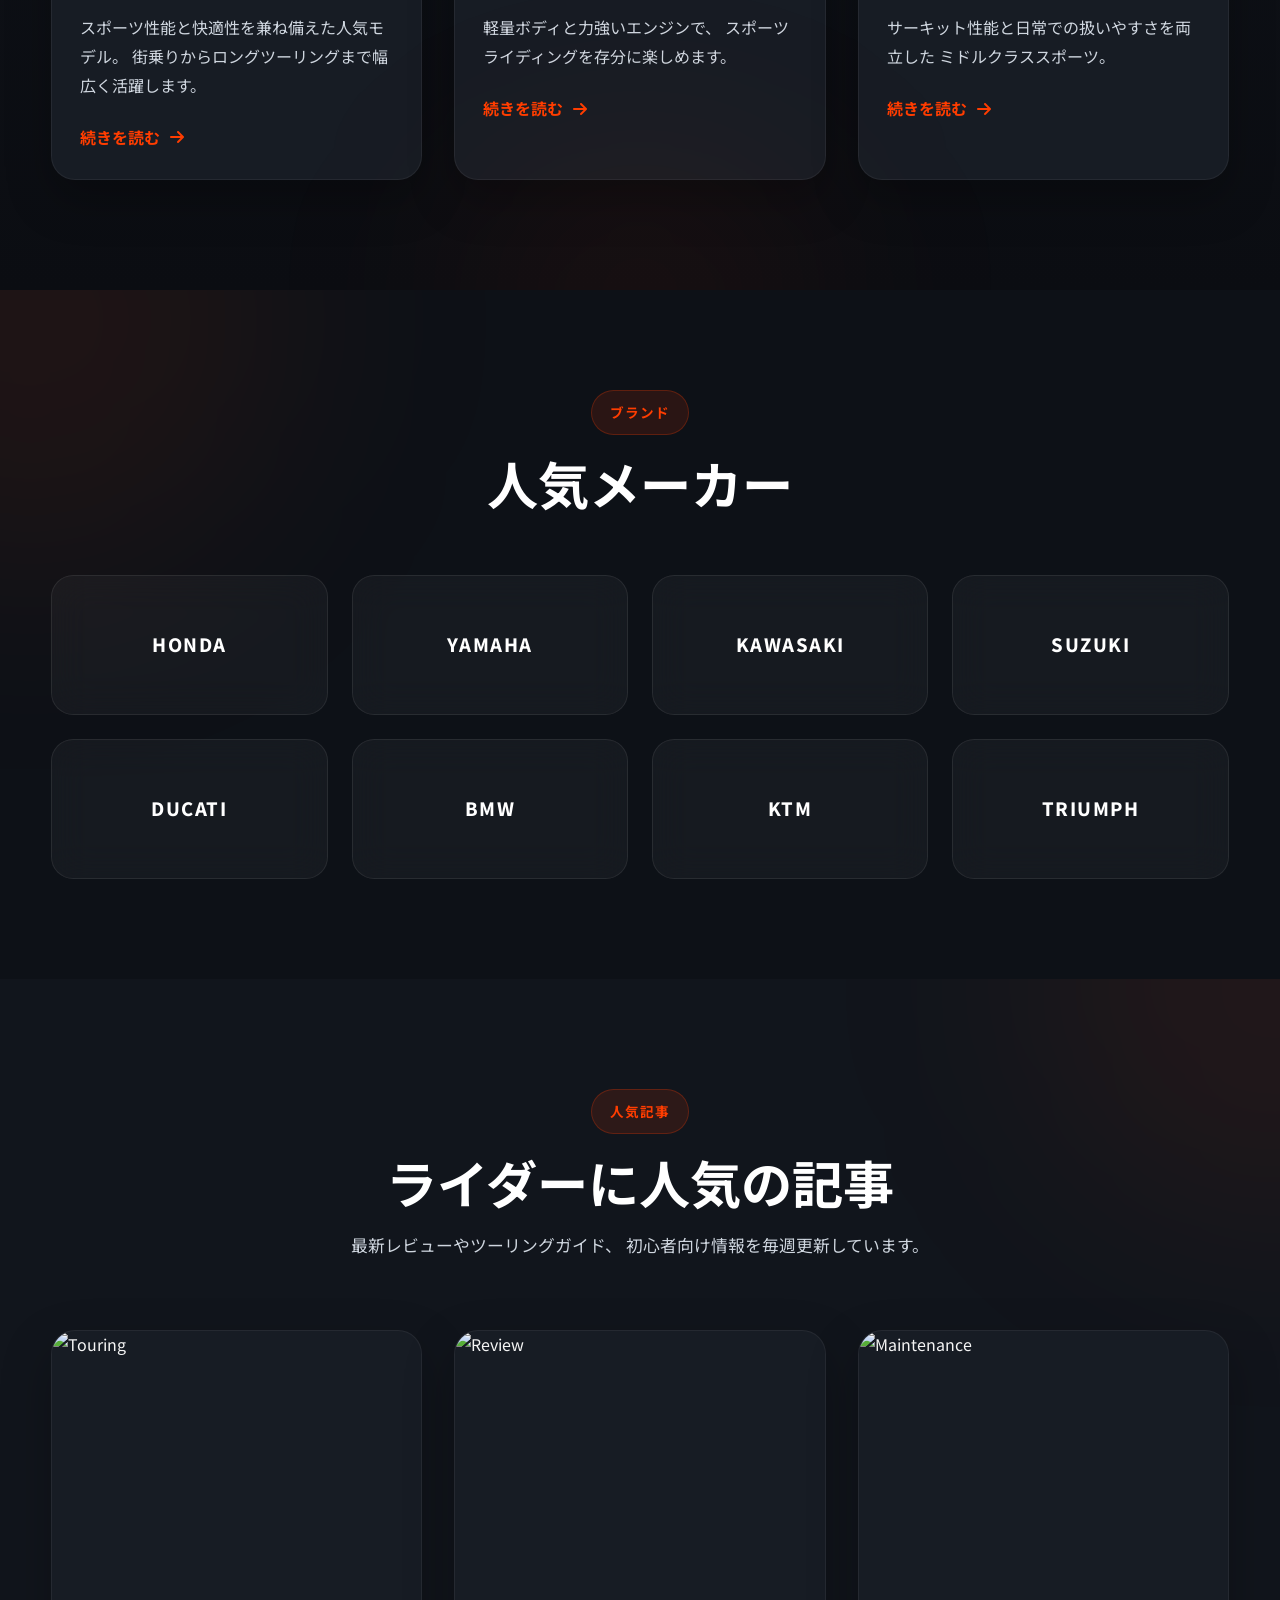
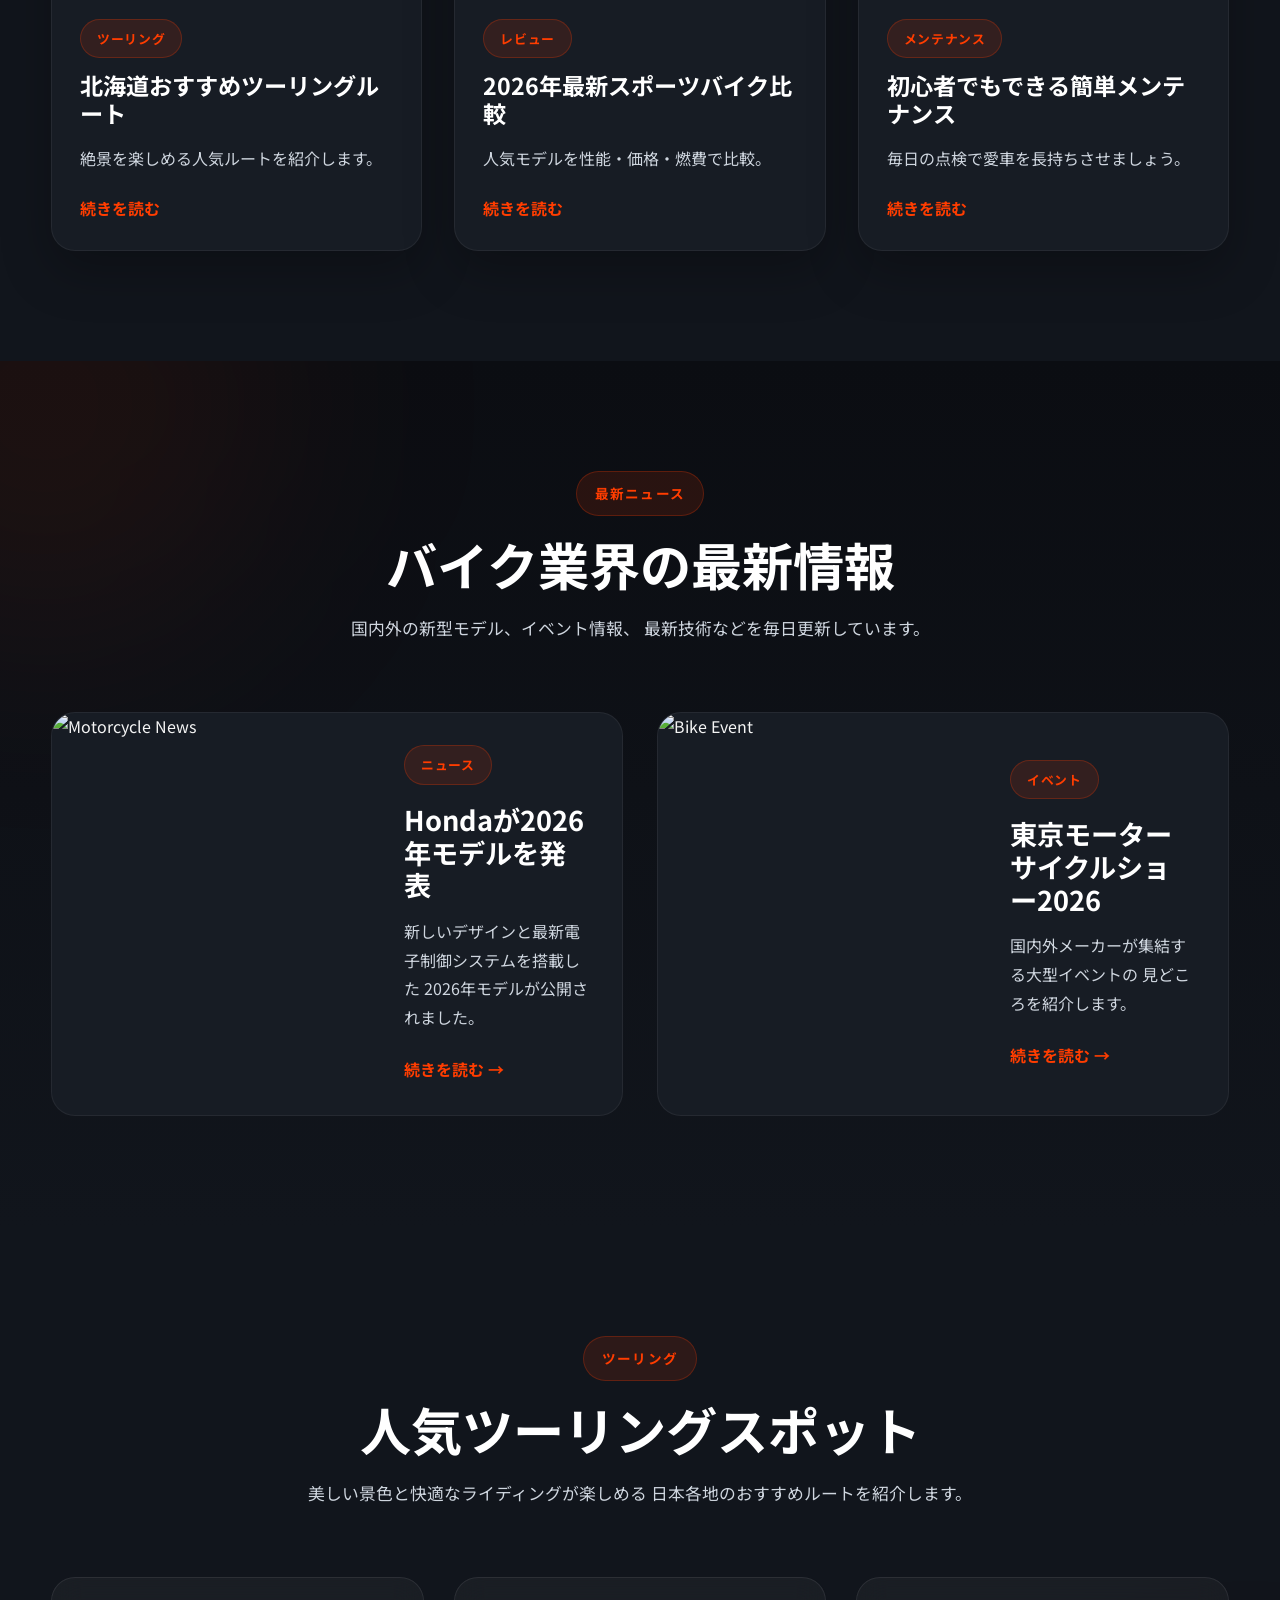
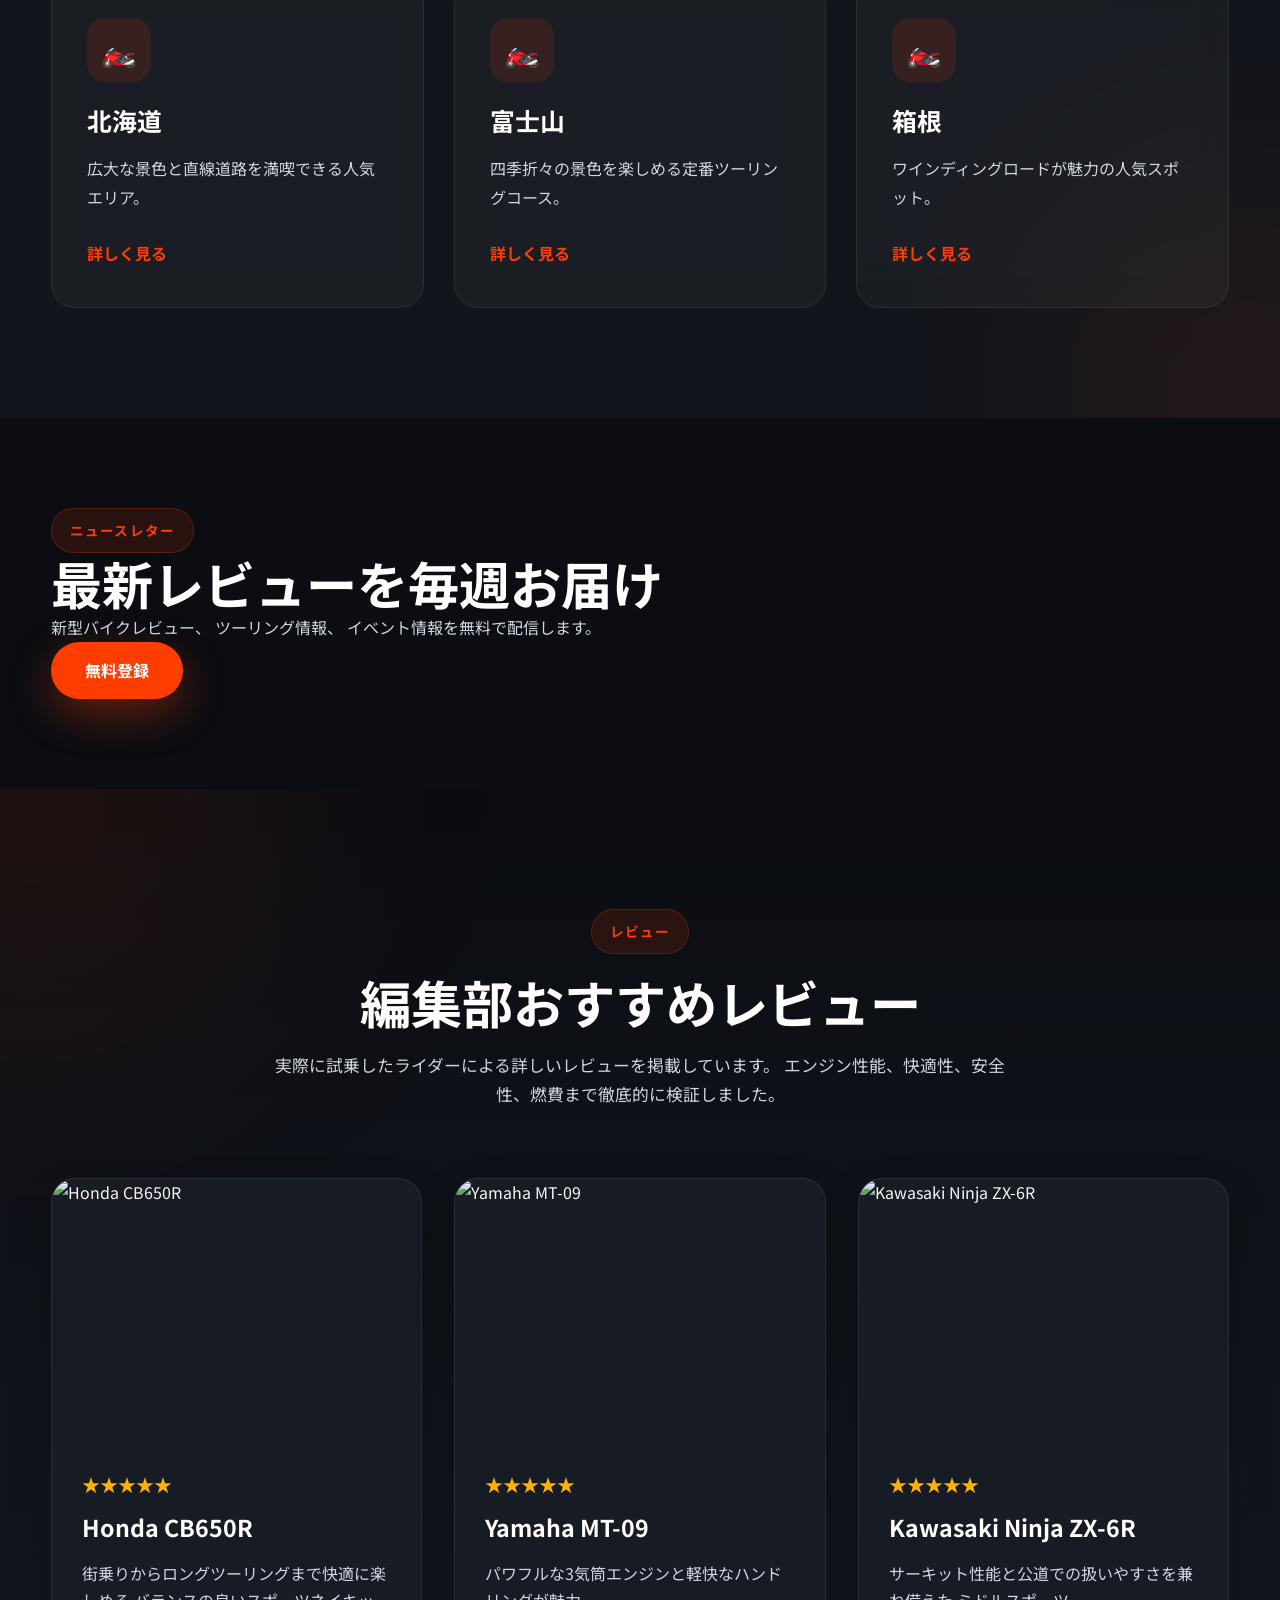
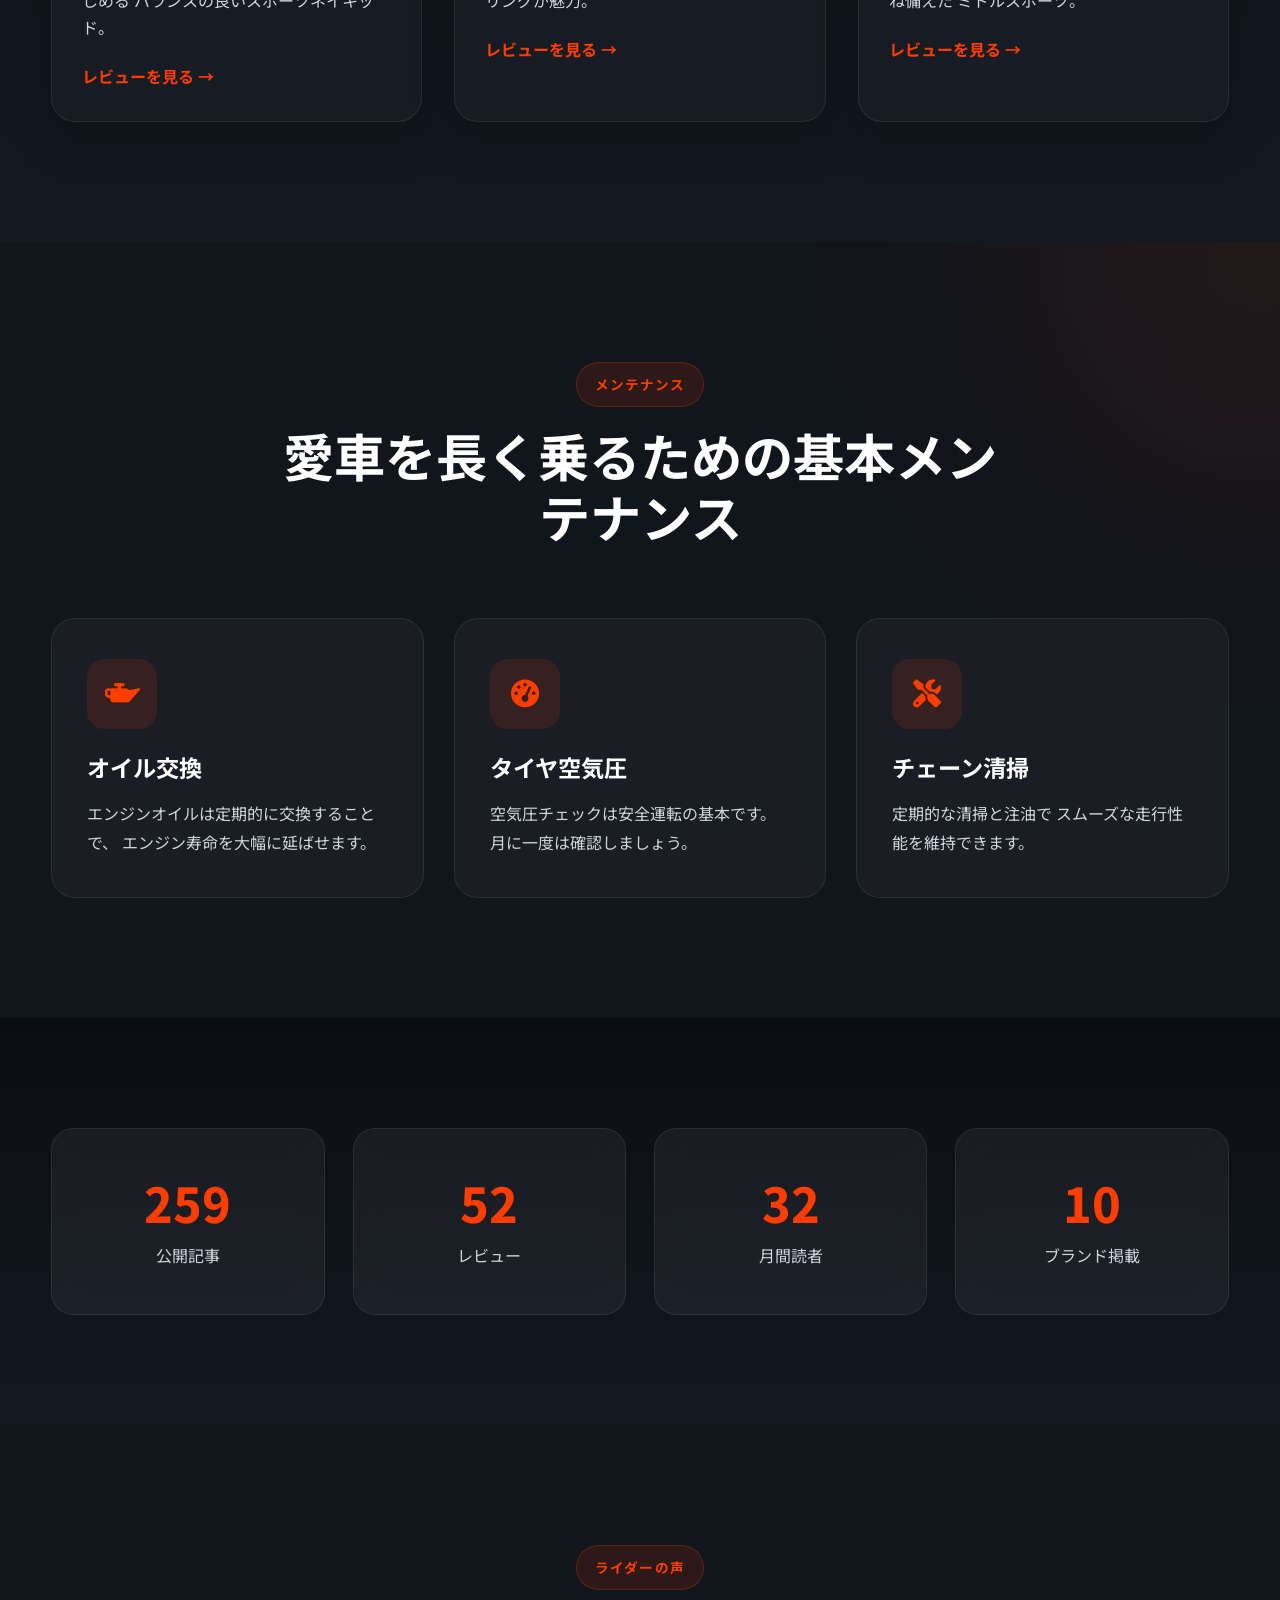
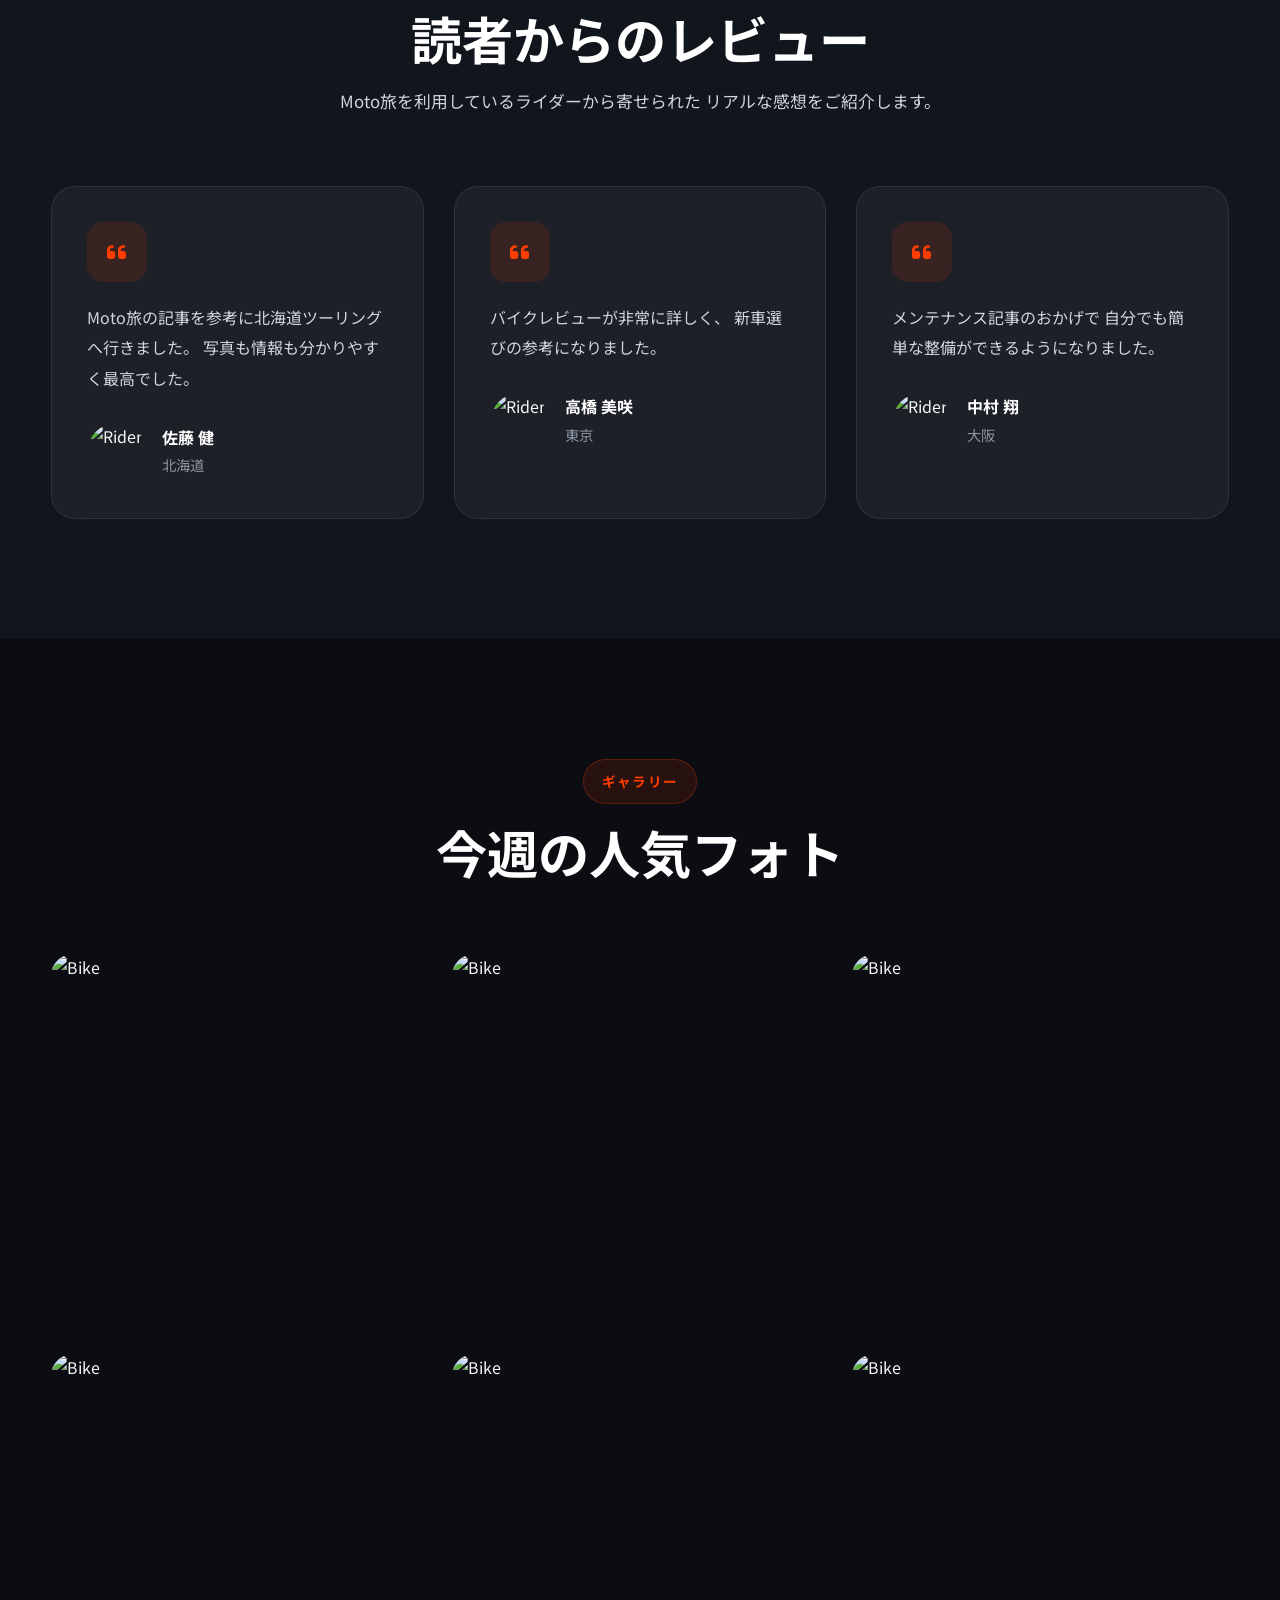
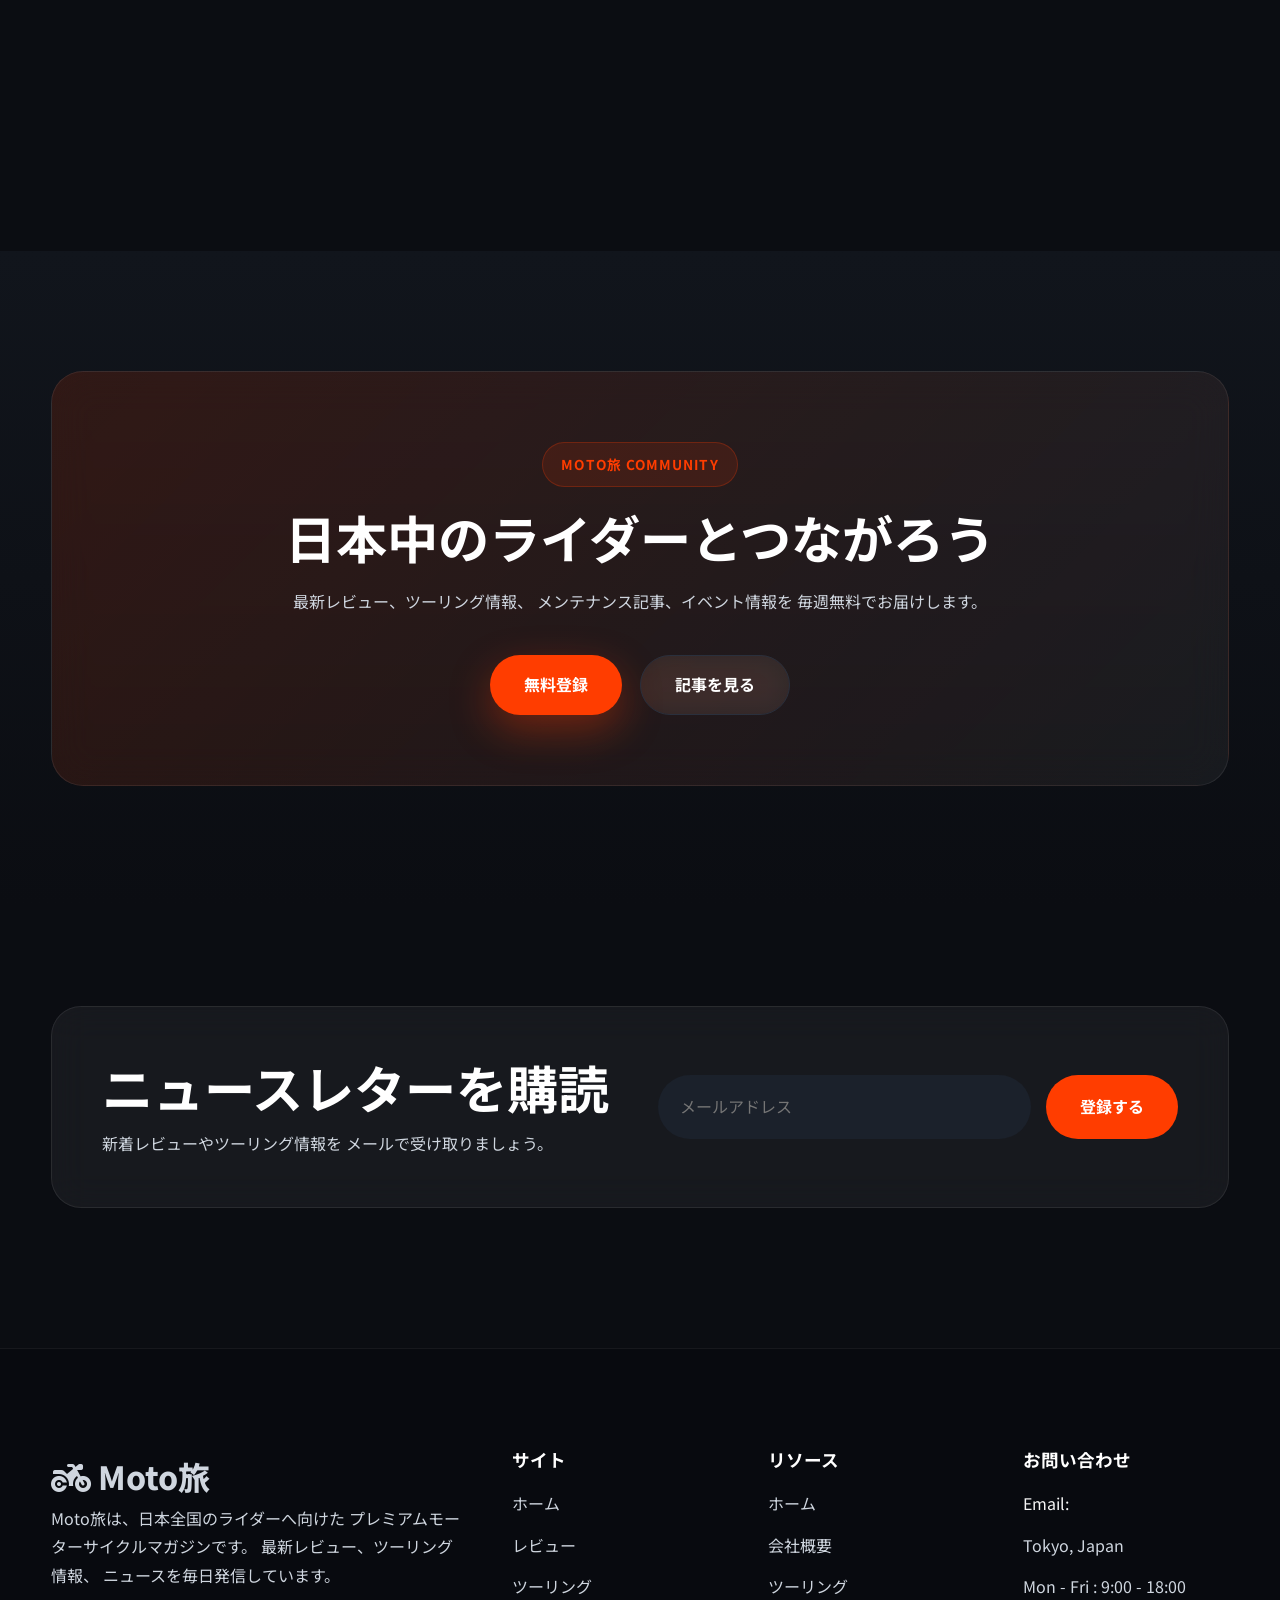
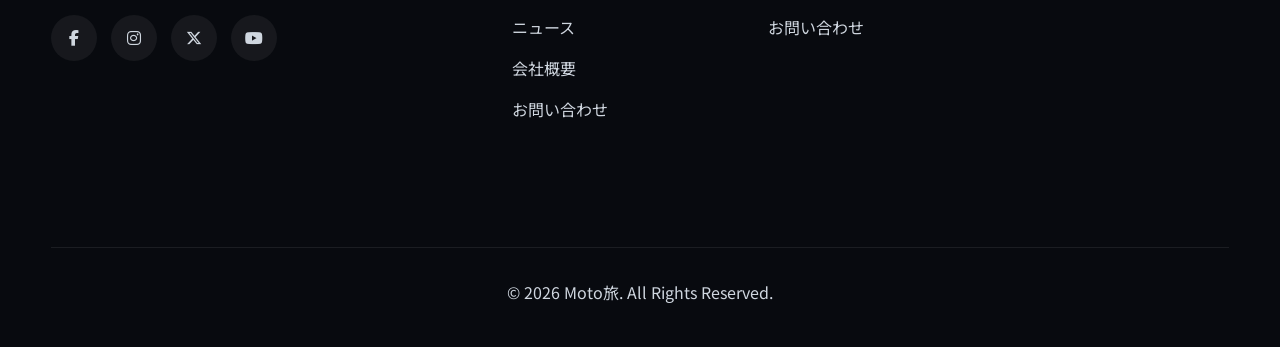
==== commit 3ed4974e: "Update index.html" ====
--- a/index.html
+++ b/index.html
@@ -84,19 +84,19 @@
                 </li>
 
                 <li>
-                    <a href="about.html">
+                    <a class="active" href="about.html">
                         会社概要
                     </a>
                 </li>
 
                 <li>
-                    <a href="touring.html">
+                    <a class="active" href="touring.html">
                         ツーリング
                     </a>
                 </li>
 
                 <li>
-                    <a href="contact.html">
+                    <a class="active" href="contact.html">
                         お問い合わせ
                     </a>
                 </li>
@@ -115,7 +115,7 @@
 
             <a href="touring.html" class="btn btn-primary">
 
-                ツーリングを見る
+                旅を始める
 
             </a>
 
@@ -1424,7 +1424,7 @@
 
                 <ul>
 
-                    <li>Email: info@mototabi.jp</li>
+                    <li>Email: <a href="mailto:info@mototabi.jp"></li>
                     <li>Tokyo, Japan</li>
                     <li>Mon - Fri : 9:00 - 18:00</li>
 
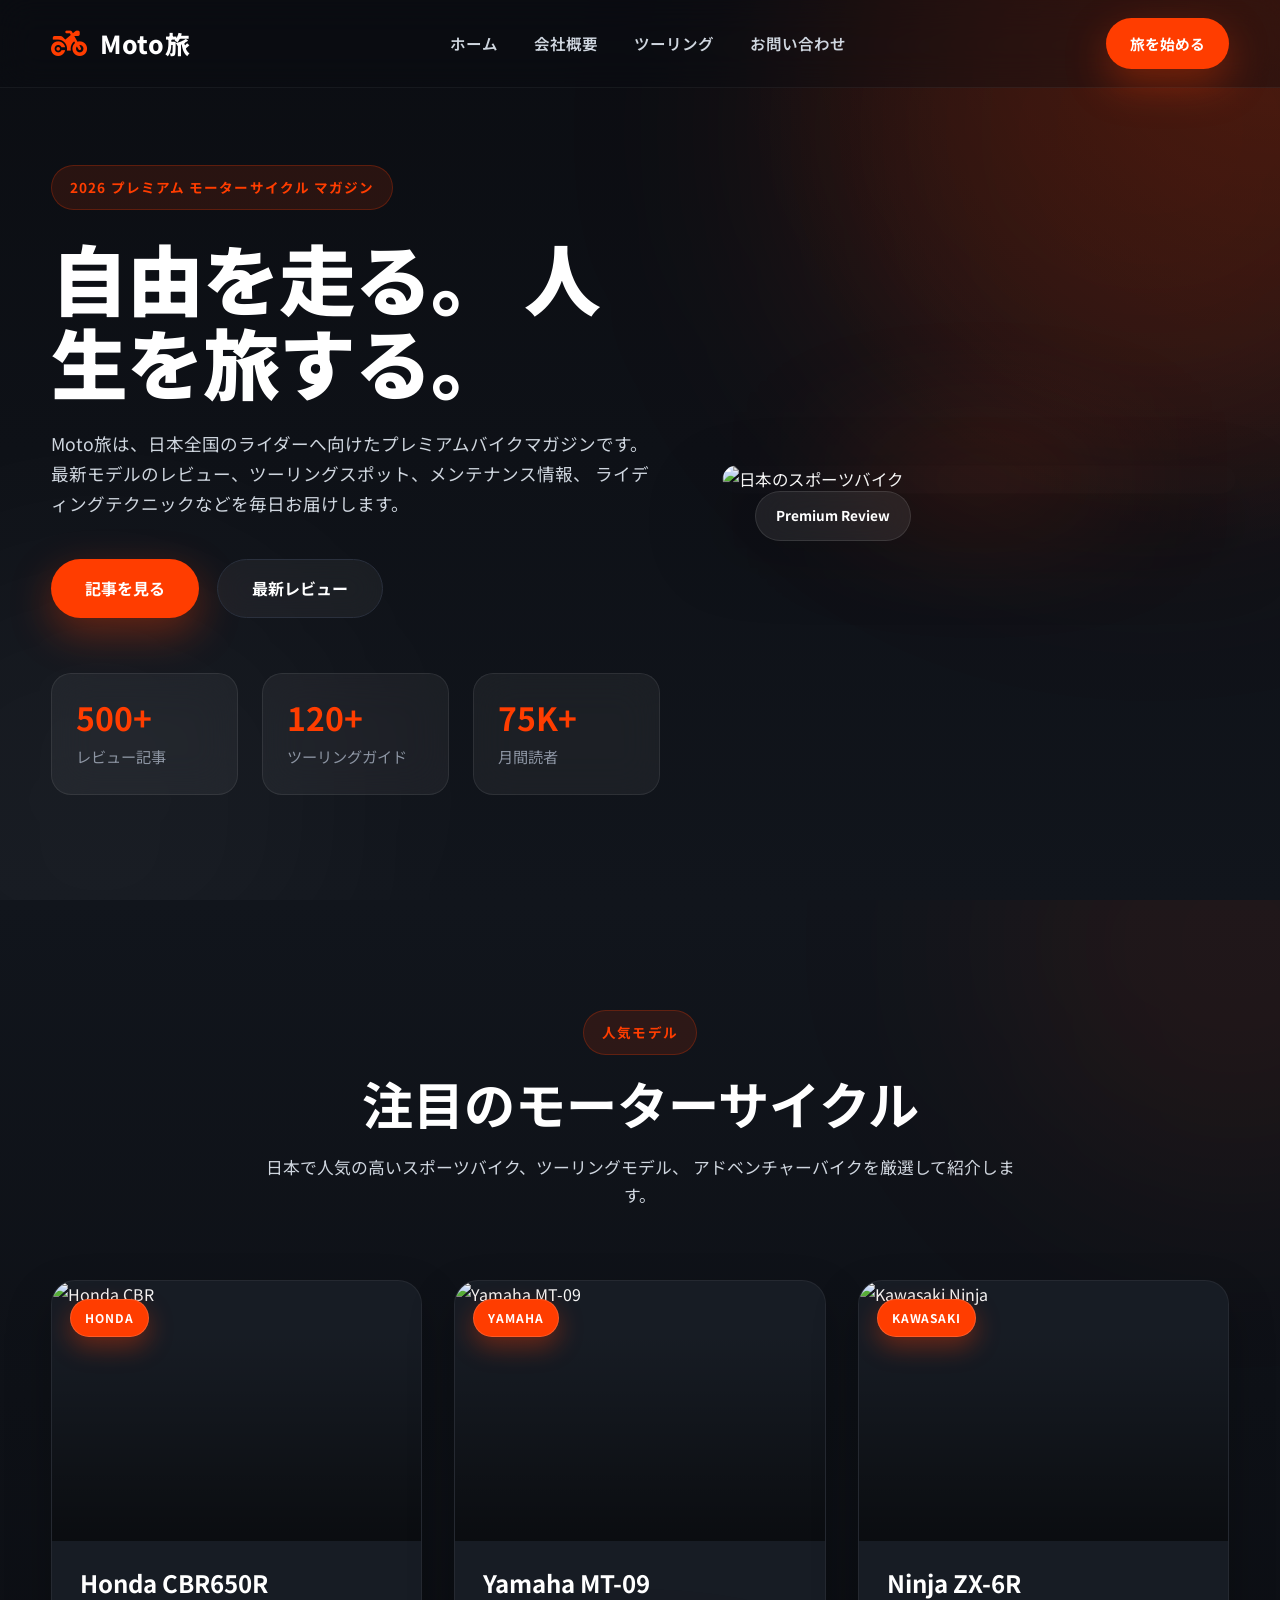
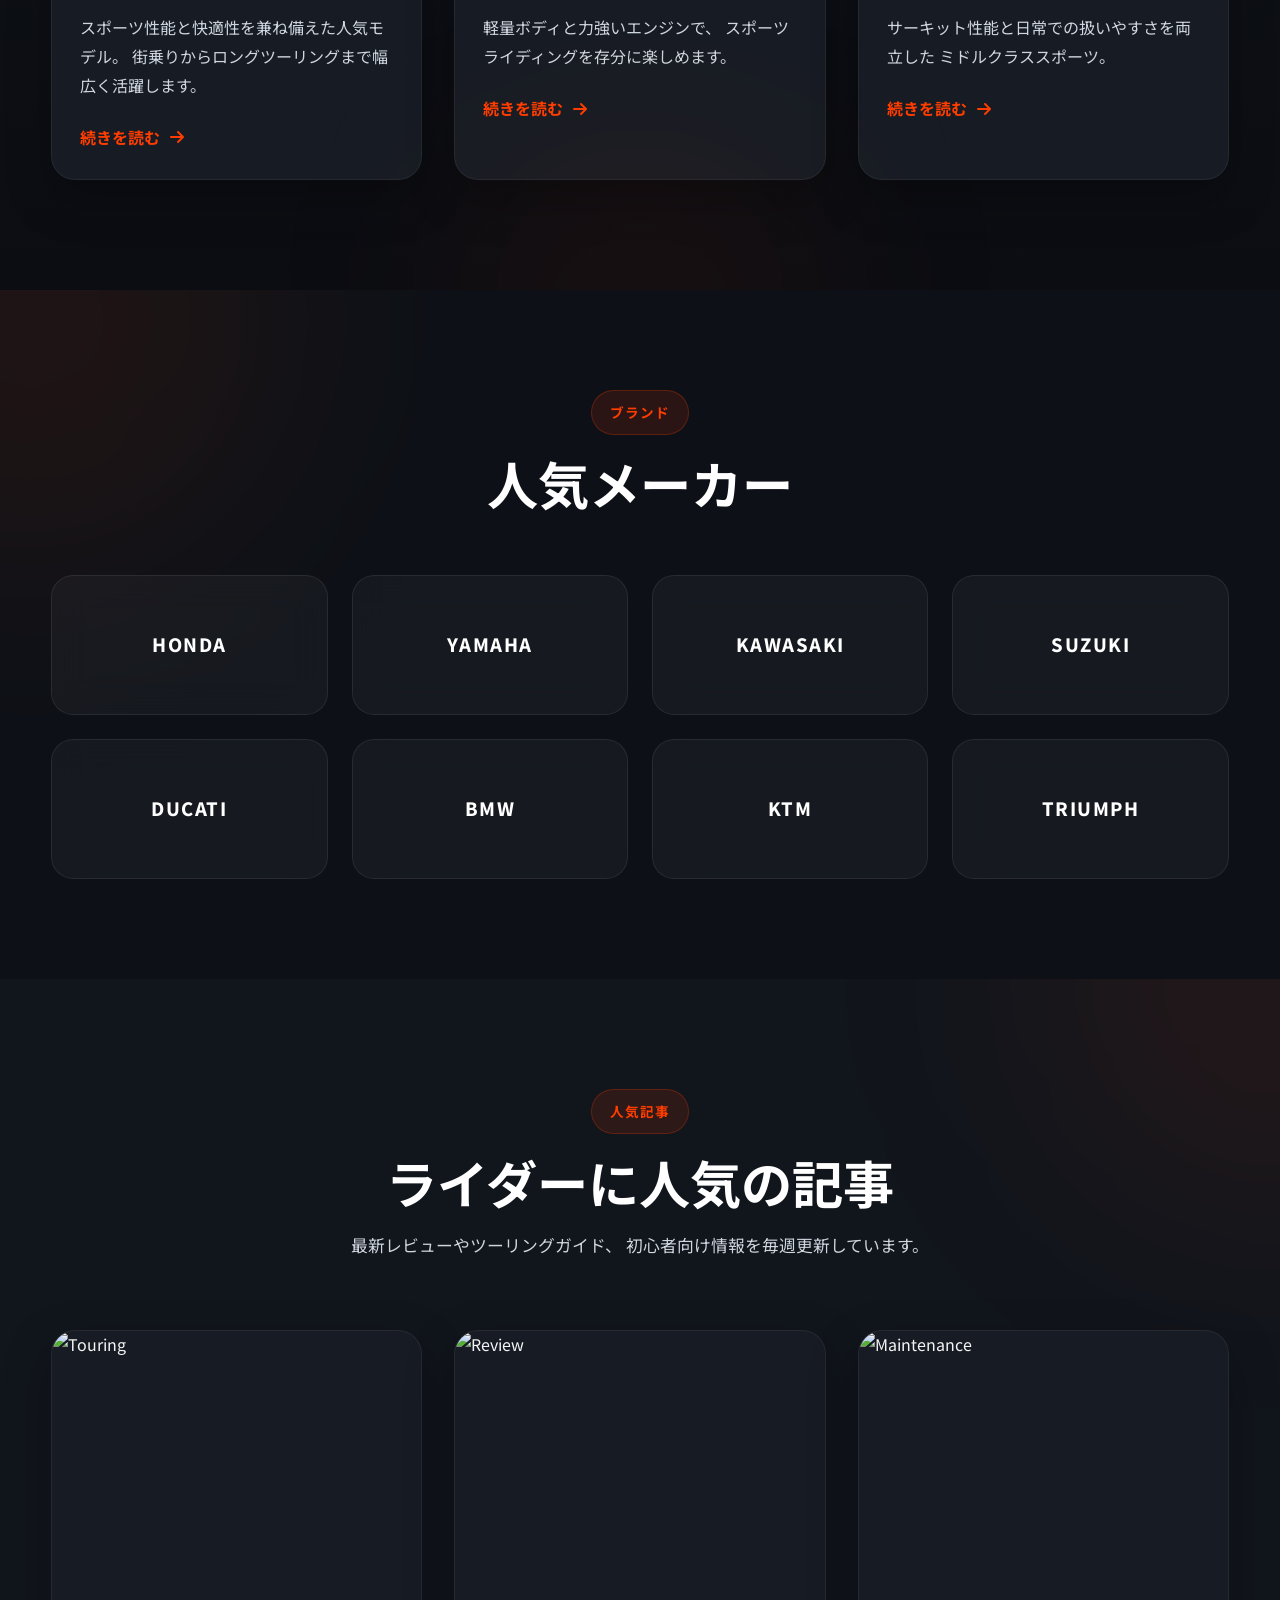
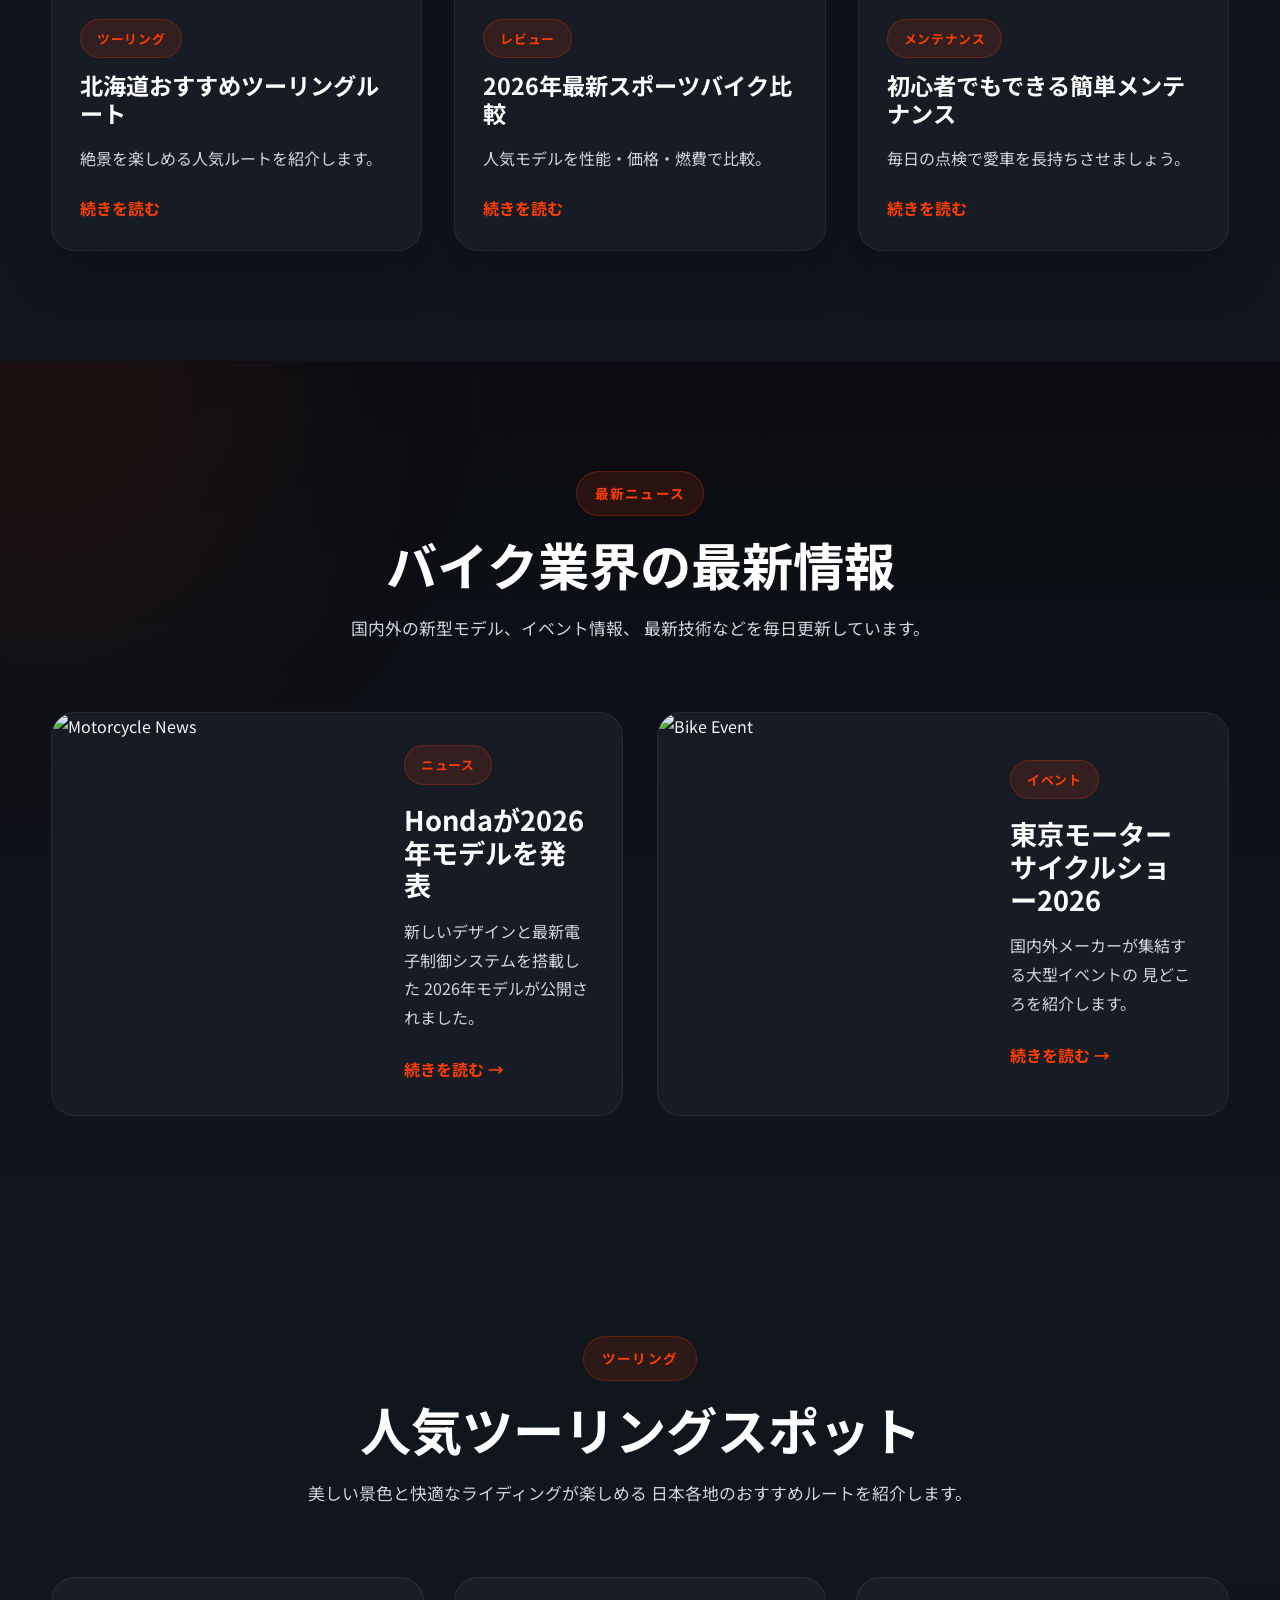
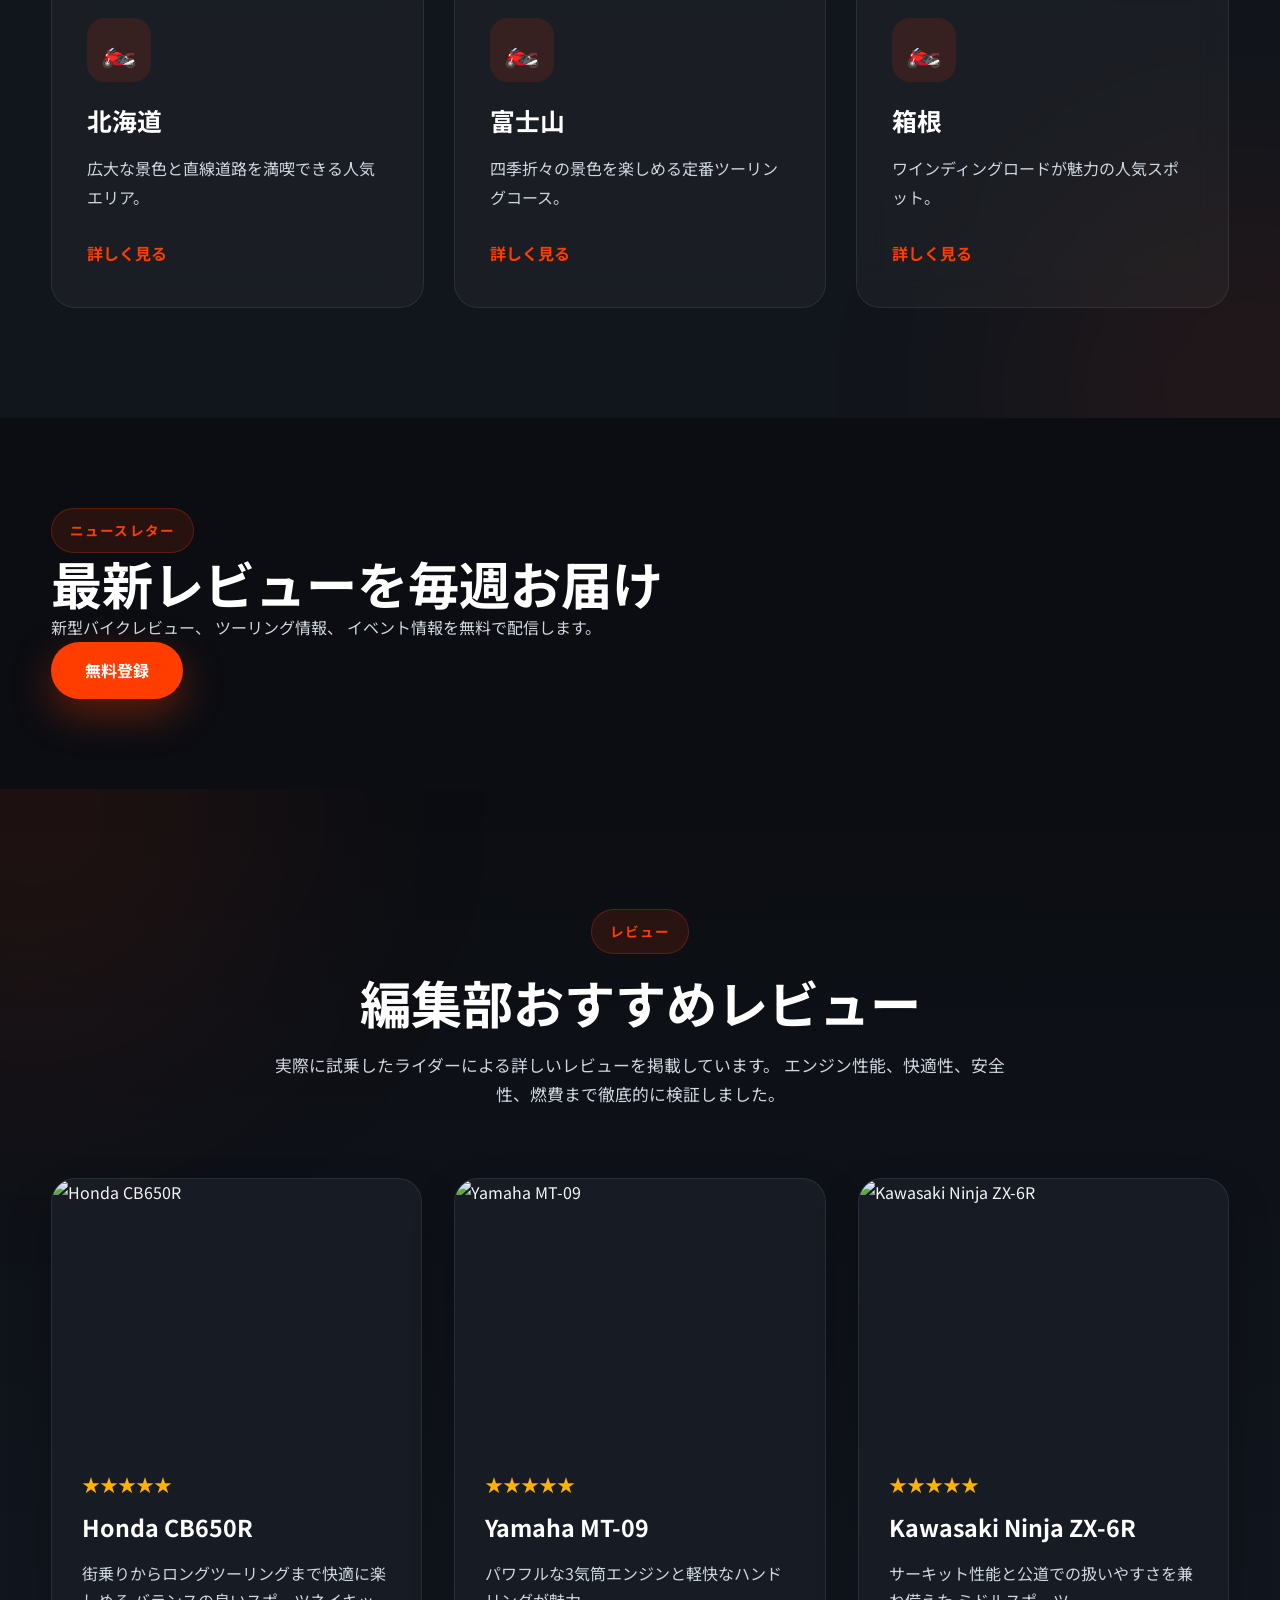
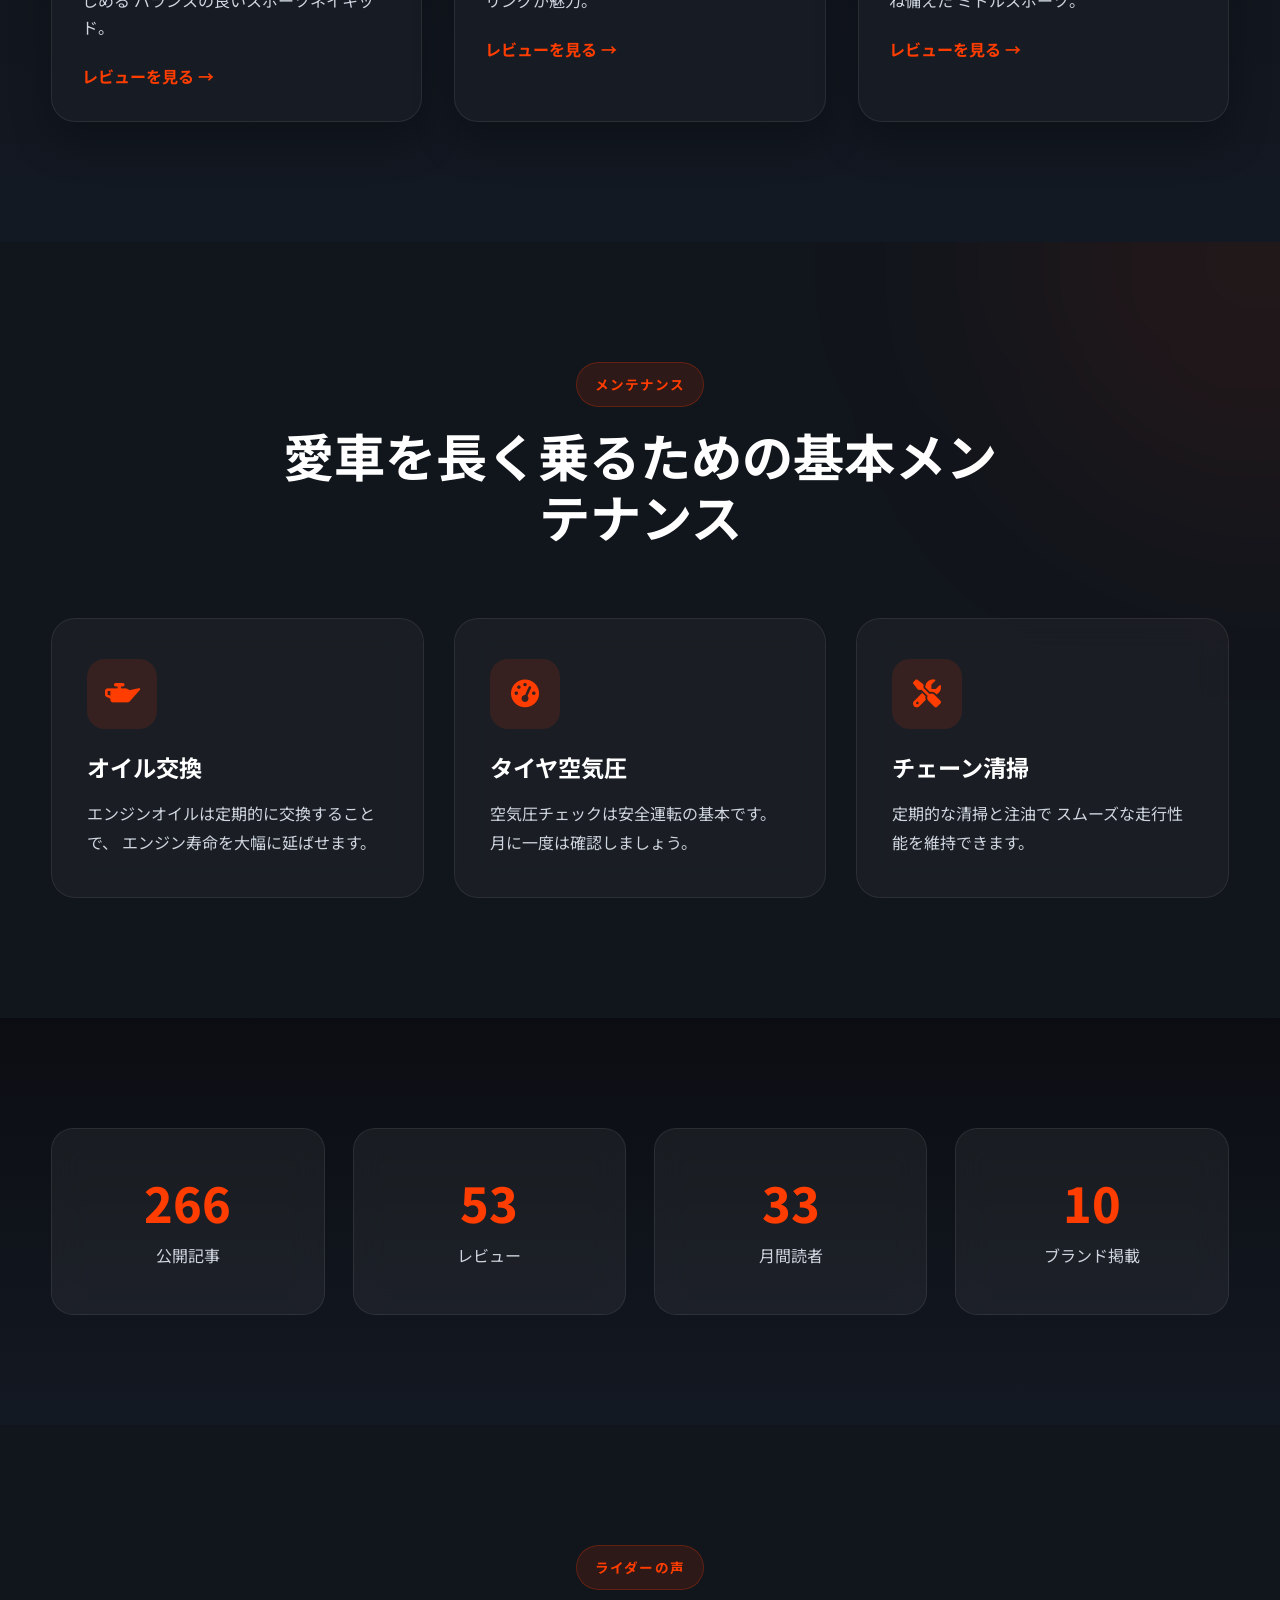
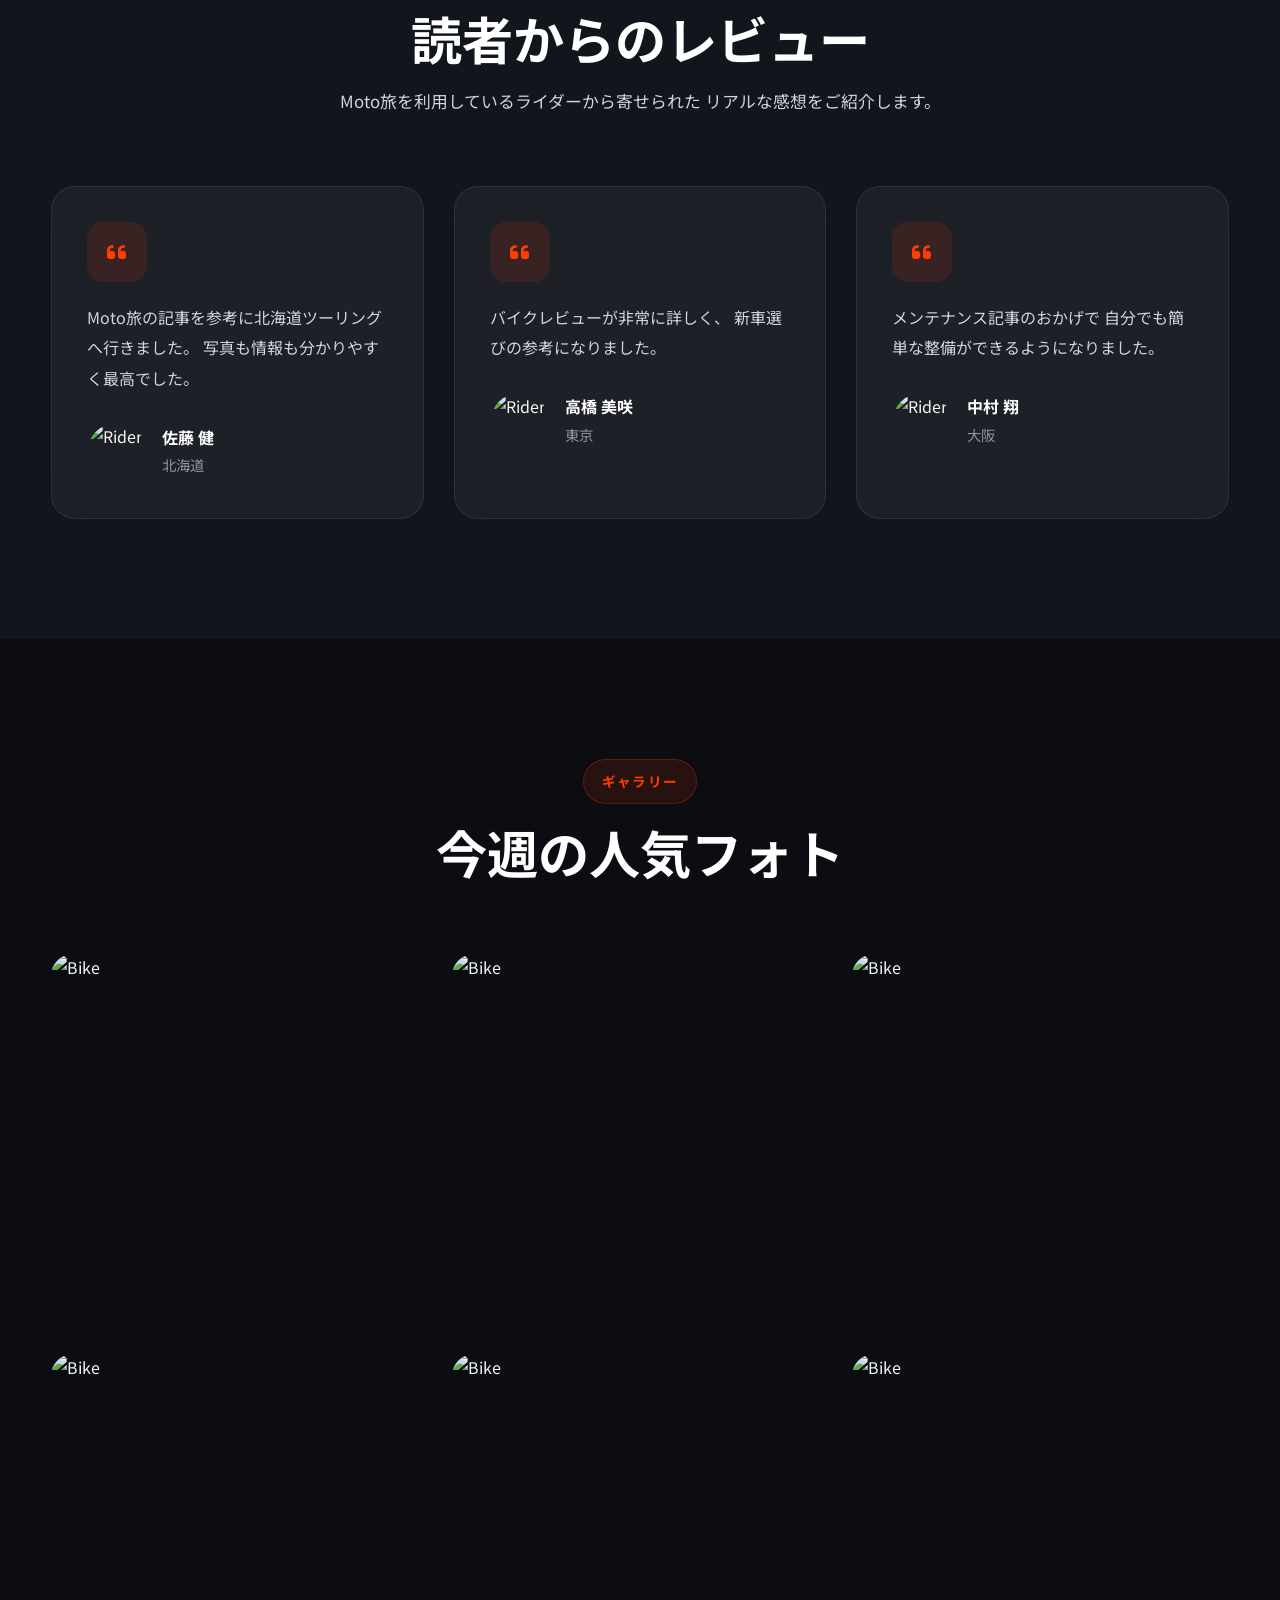
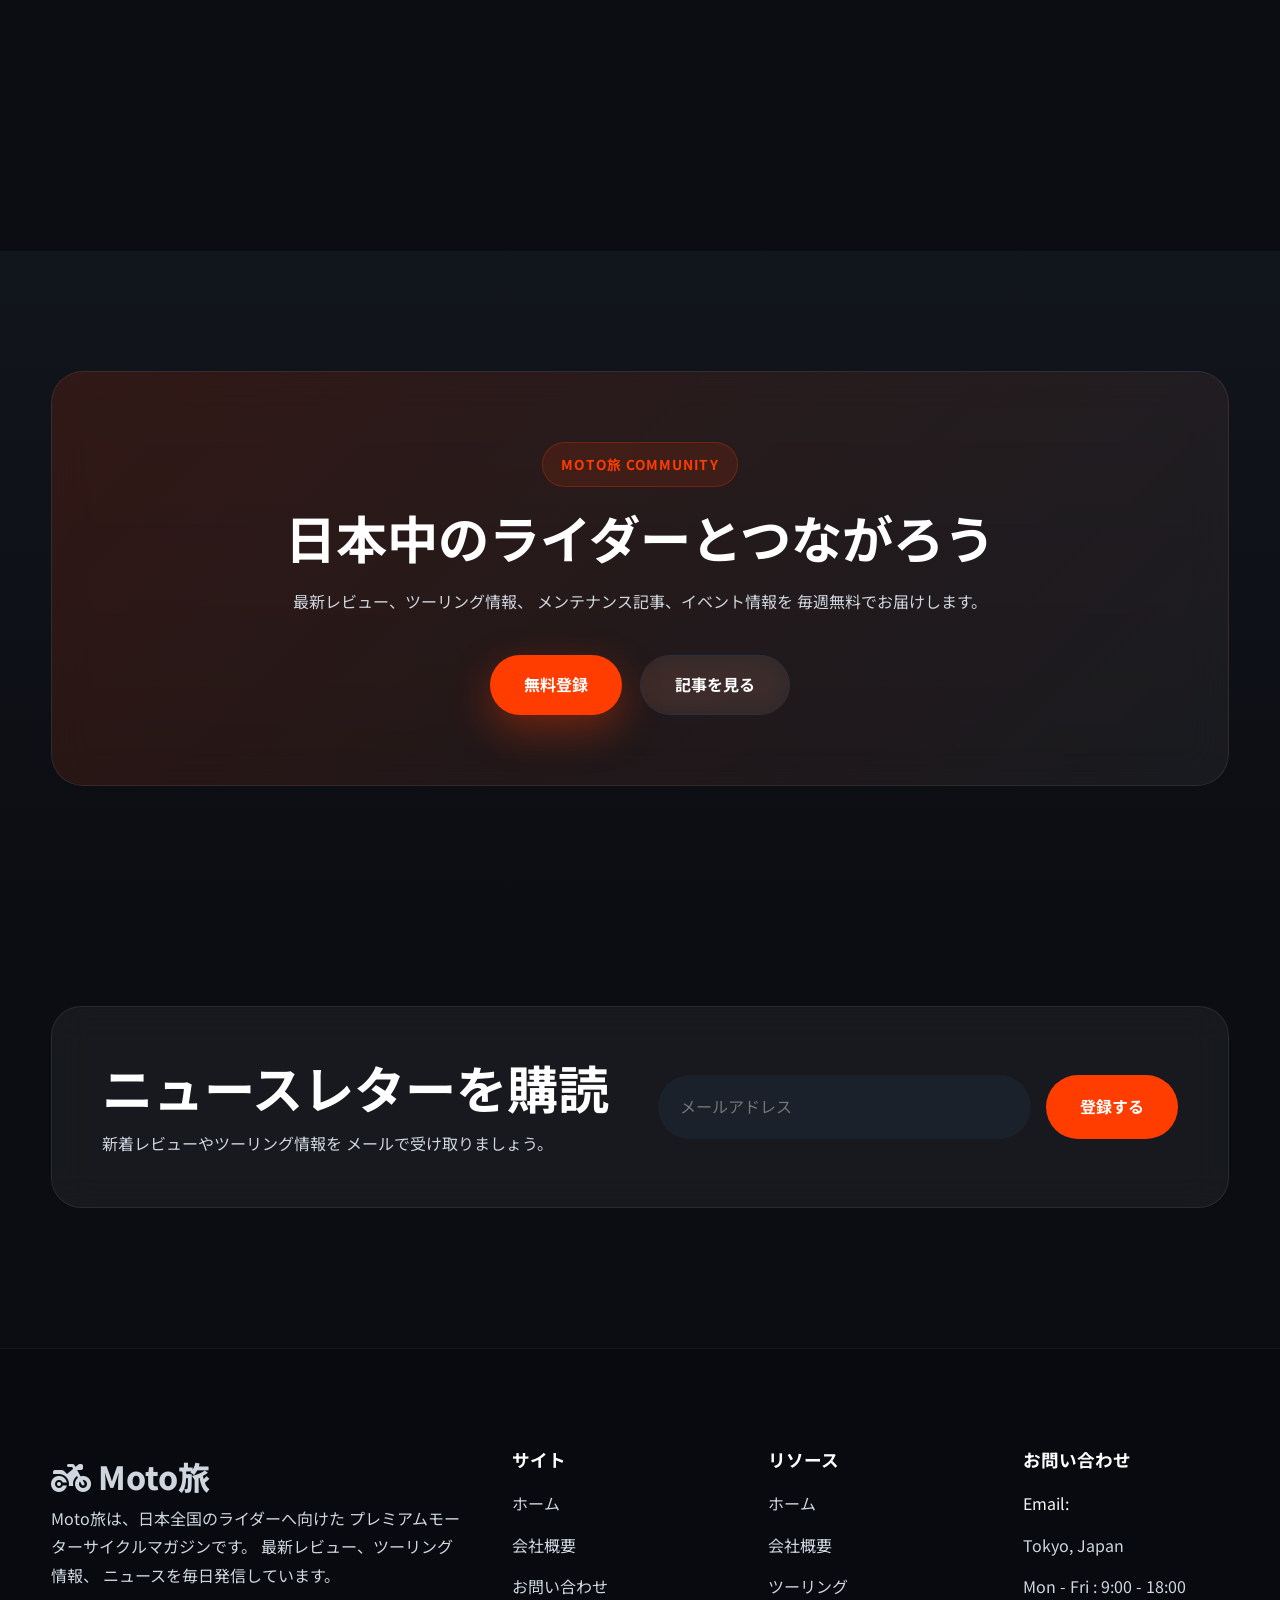
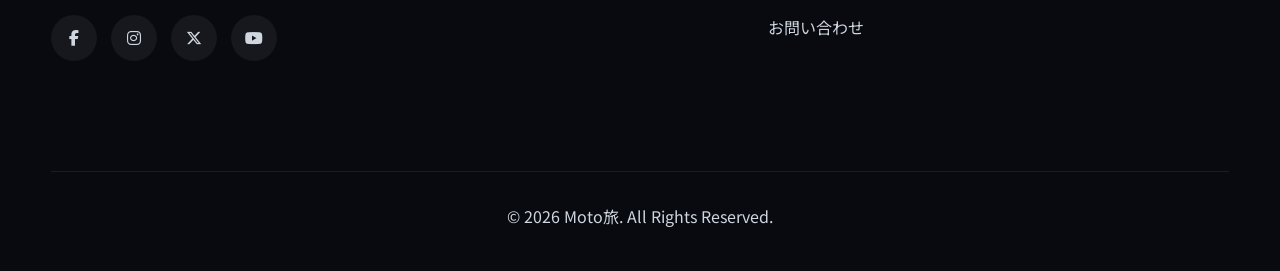
==== commit 2e74eab4: "Update index.html" ====
--- a/index.html
+++ b/index.html
@@ -1386,9 +1386,6 @@
                 <ul>
 
                     <li><a href="index.html">ホーム</a></li>
-                    <li><a href="articles.html">レビュー</a></li>
-                    <li><a href="articles.html">ツーリング</a></li>
-                    <li><a href="articles.html">ニュース</a></li>
                     <li><a href="about.html">会社概要</a></li>
                     <li><a href="contact.html">お問い合わせ</a></li>
 
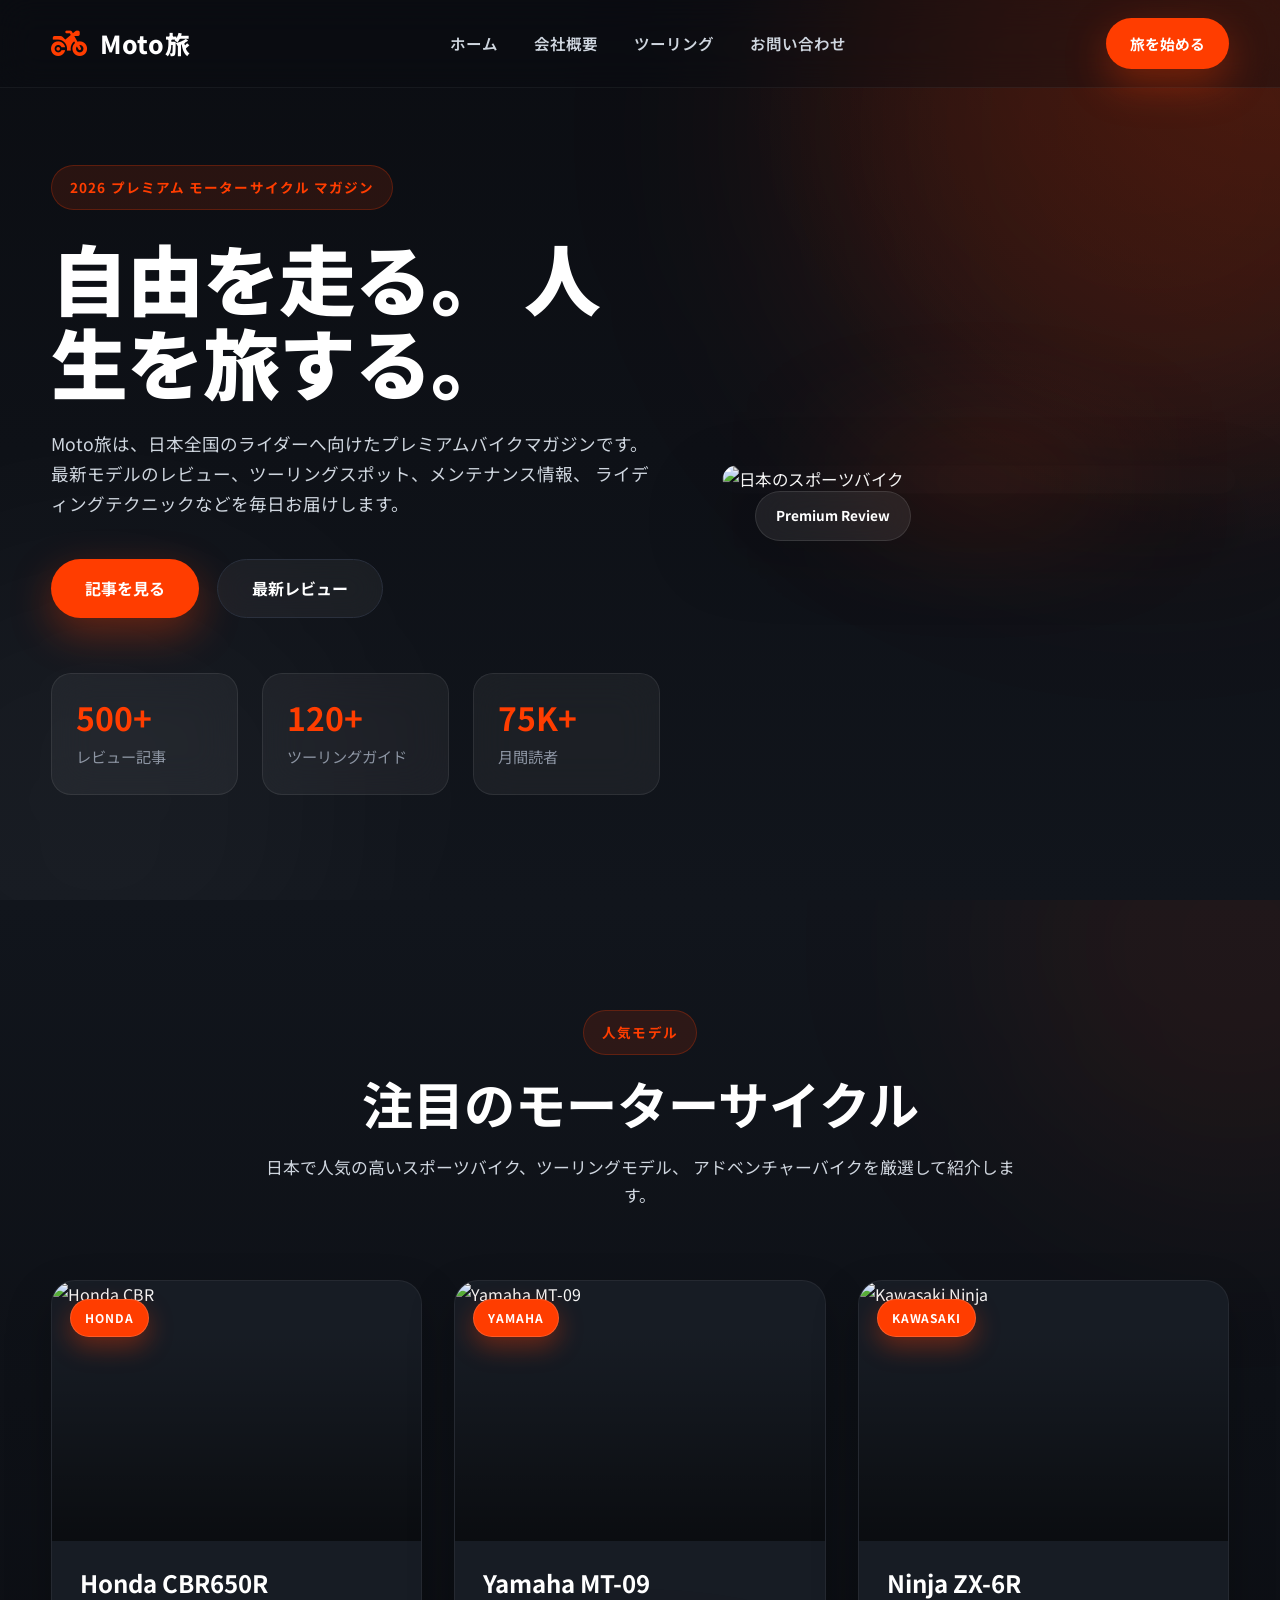
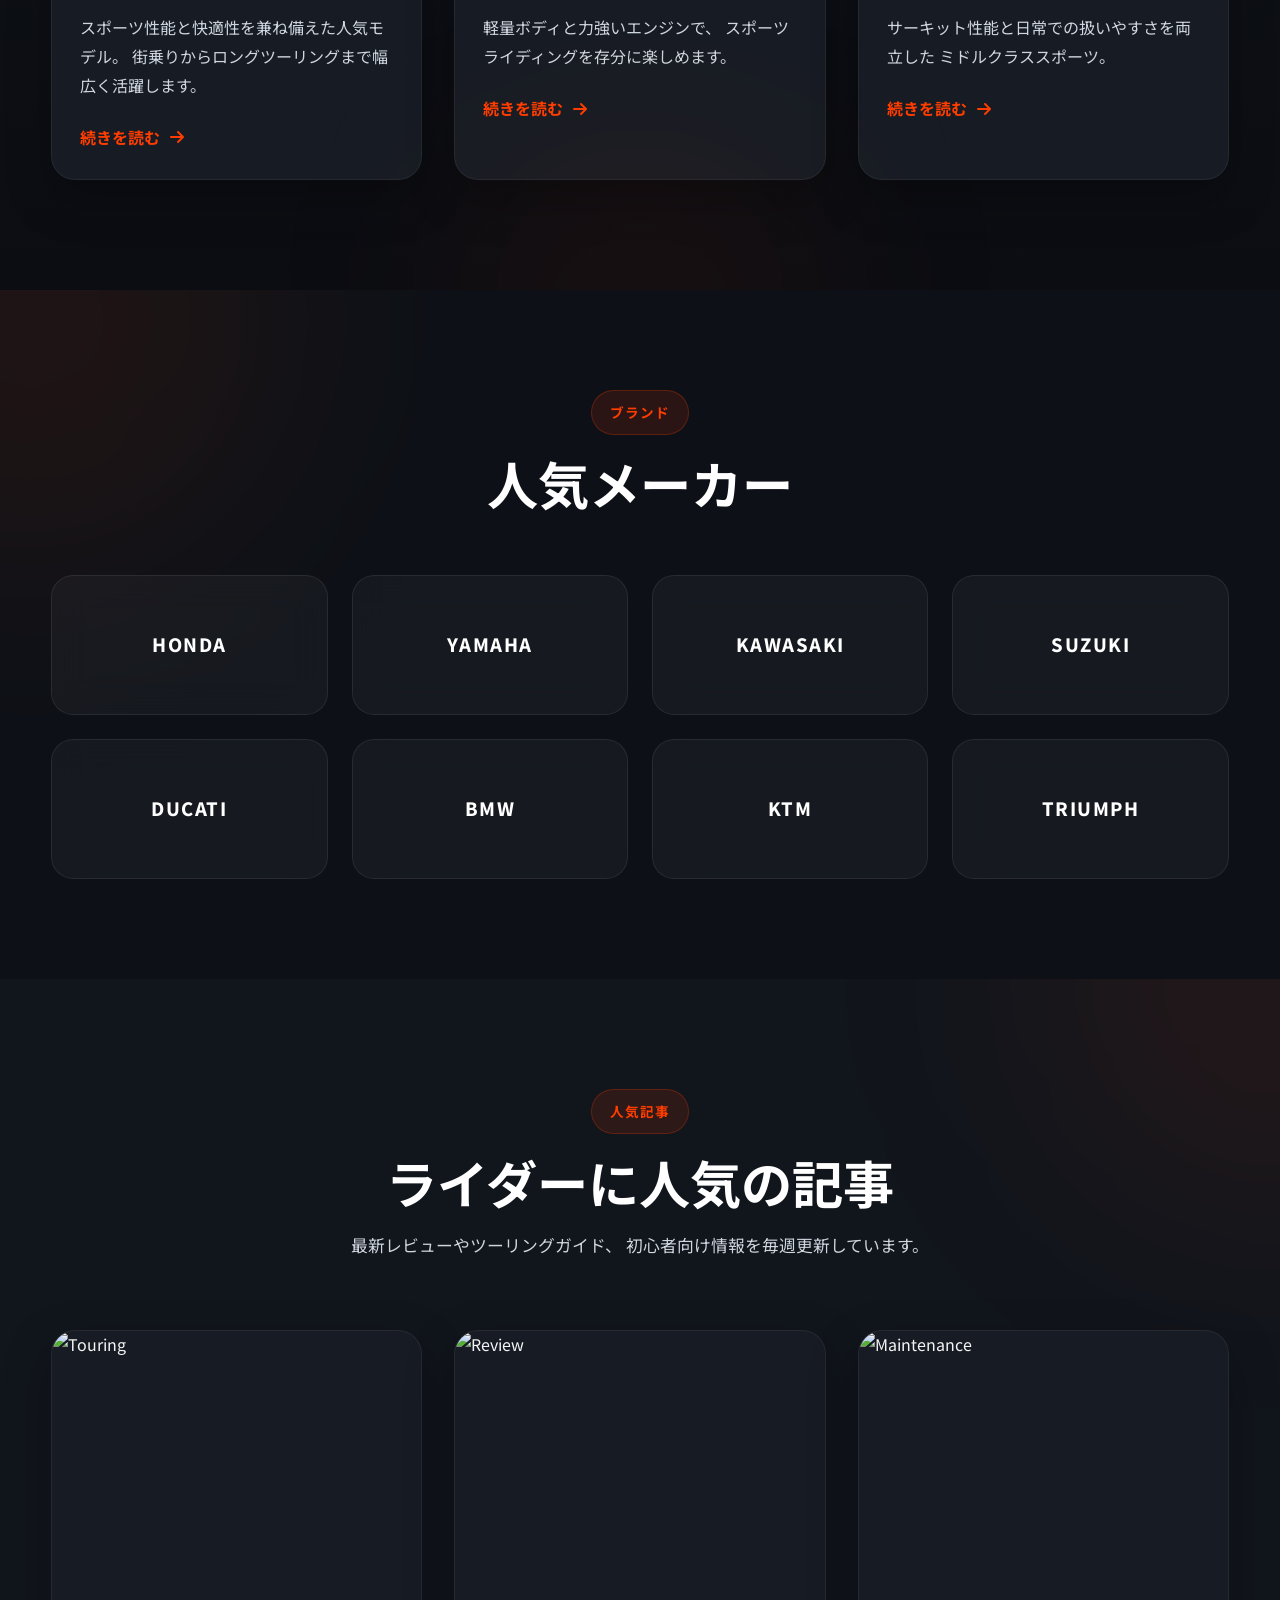
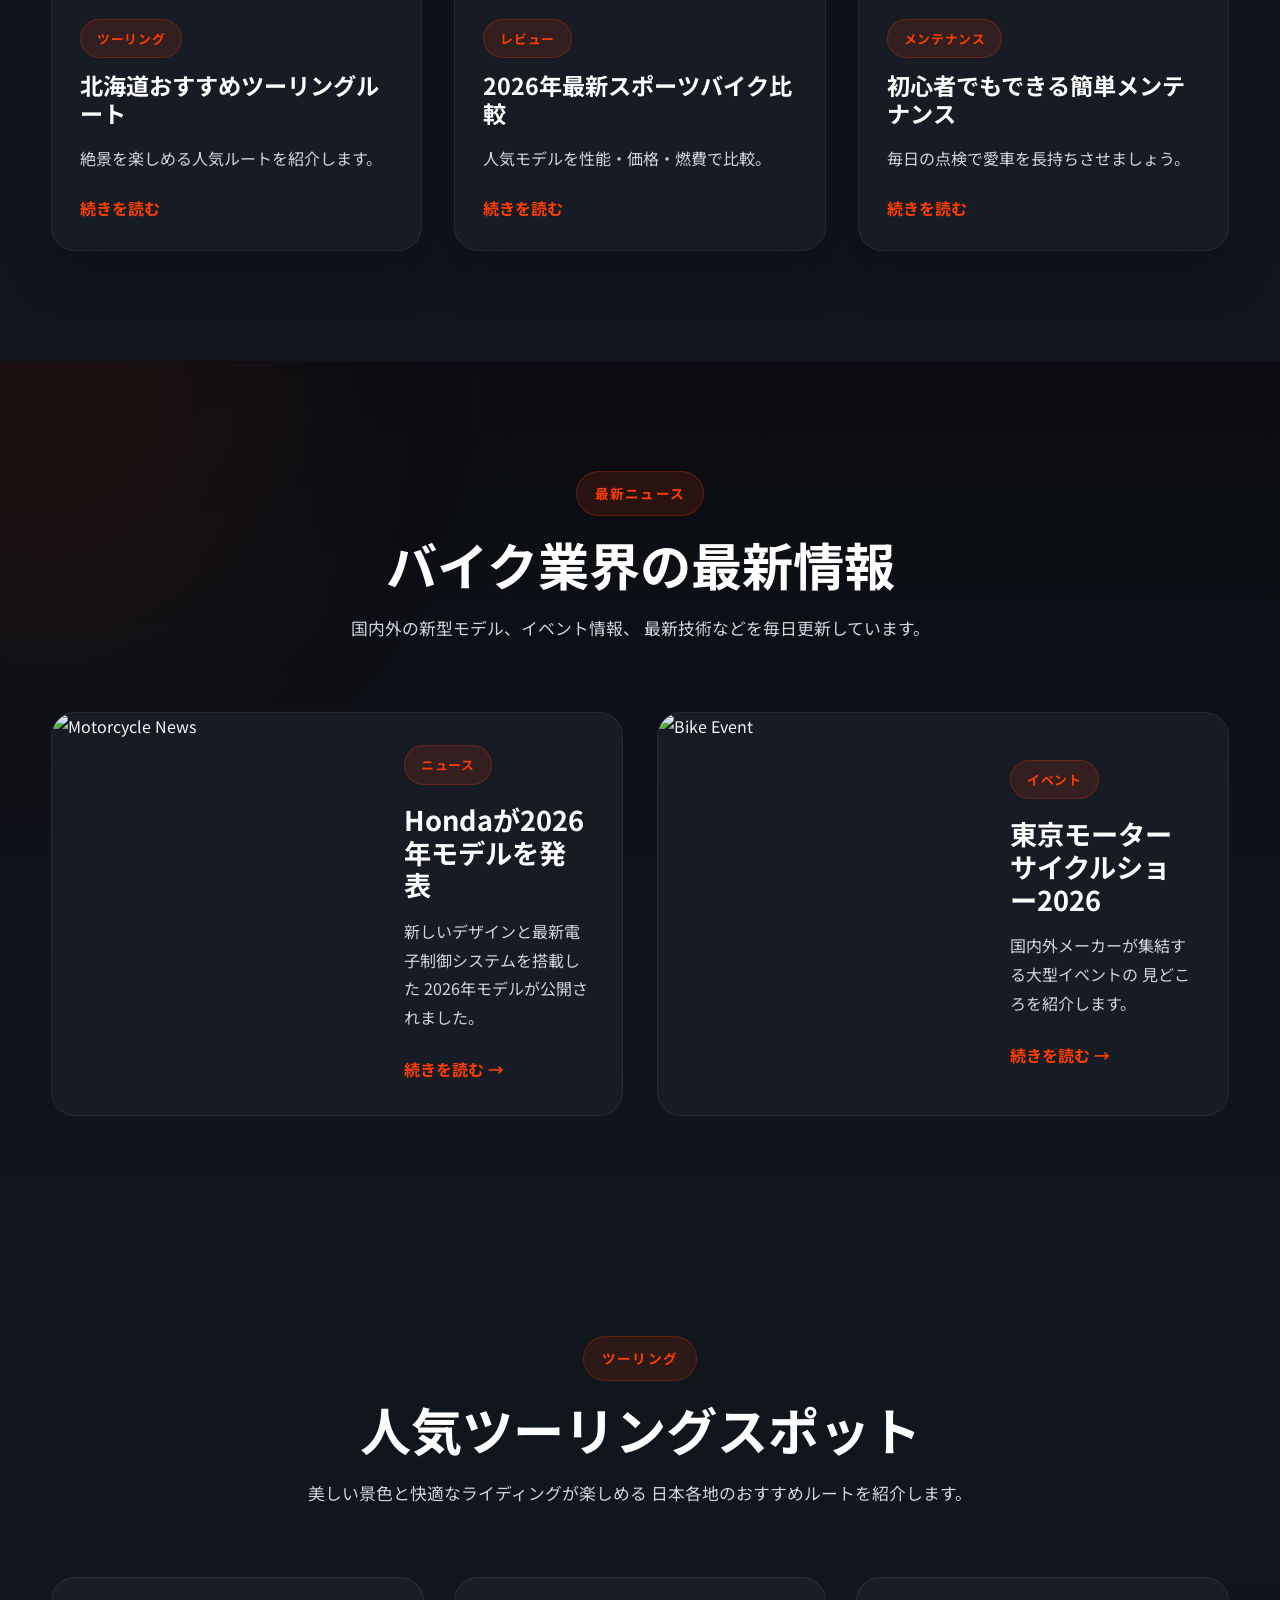
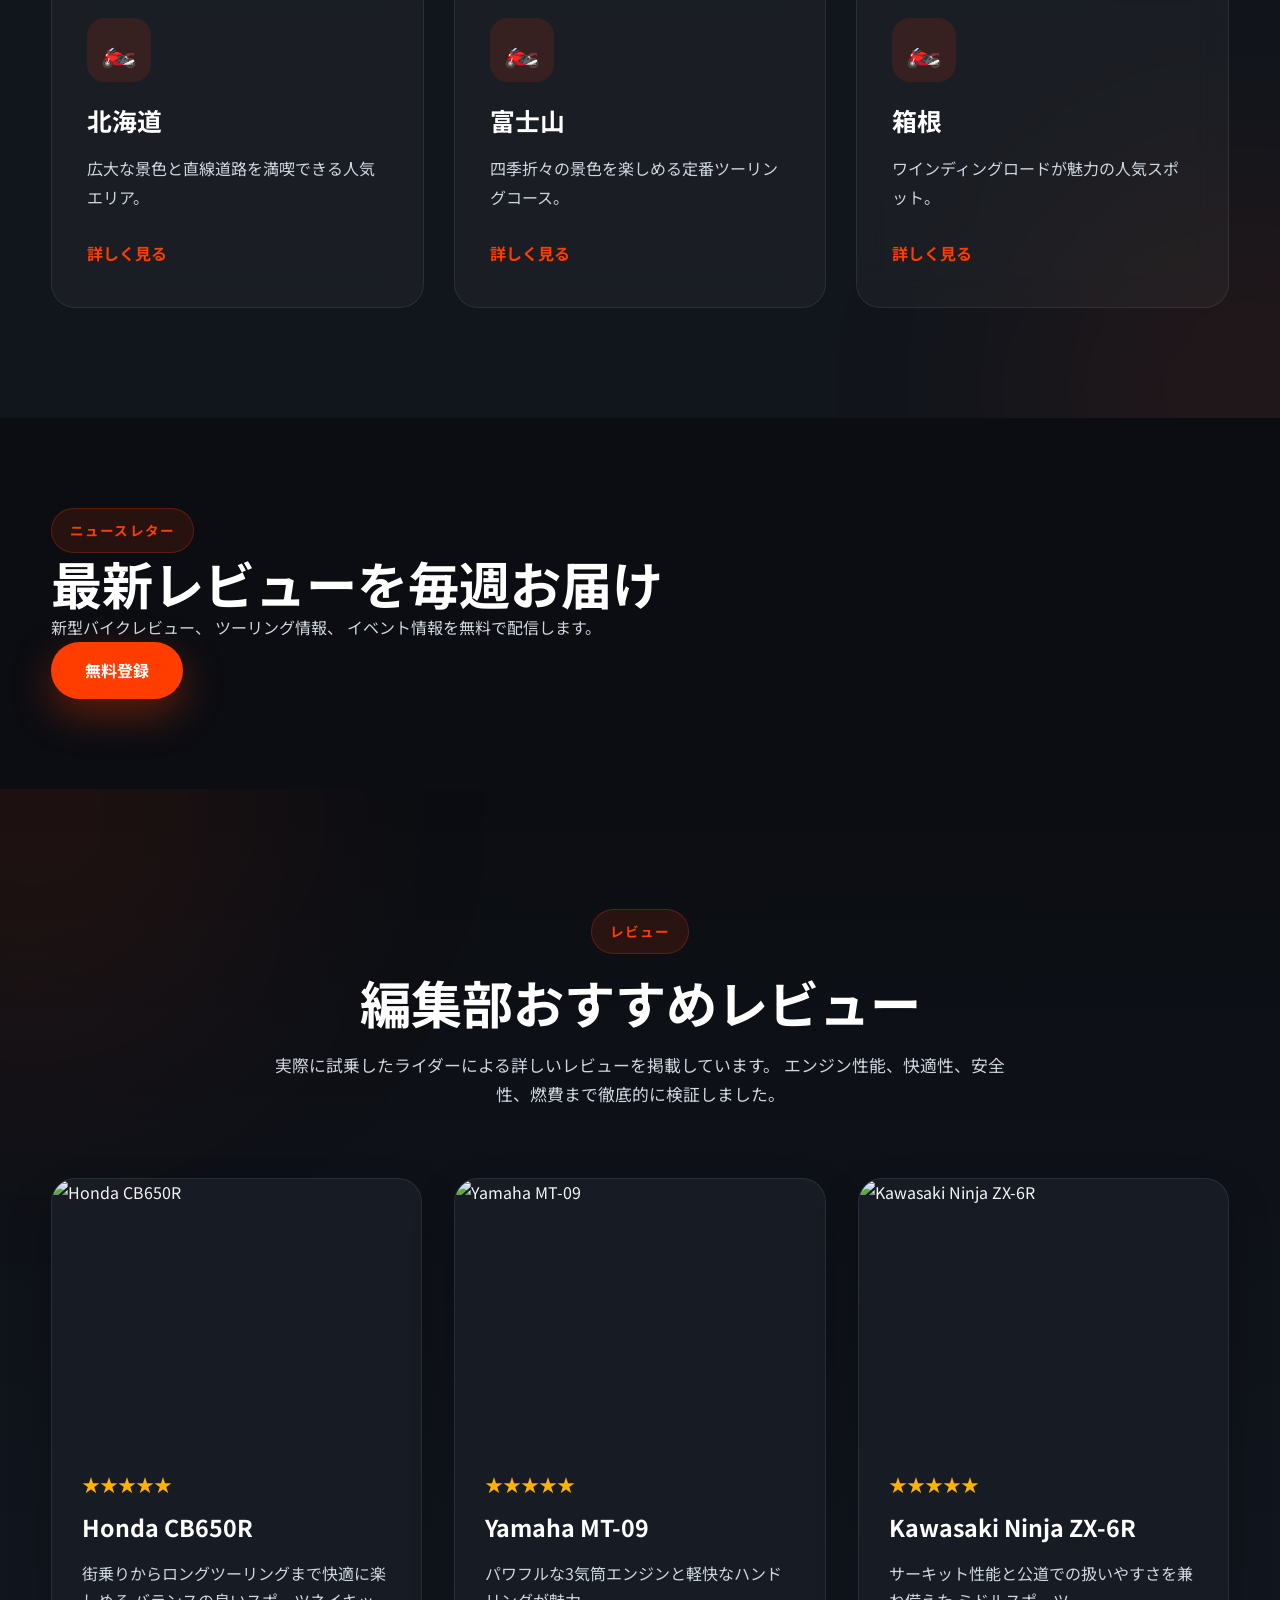
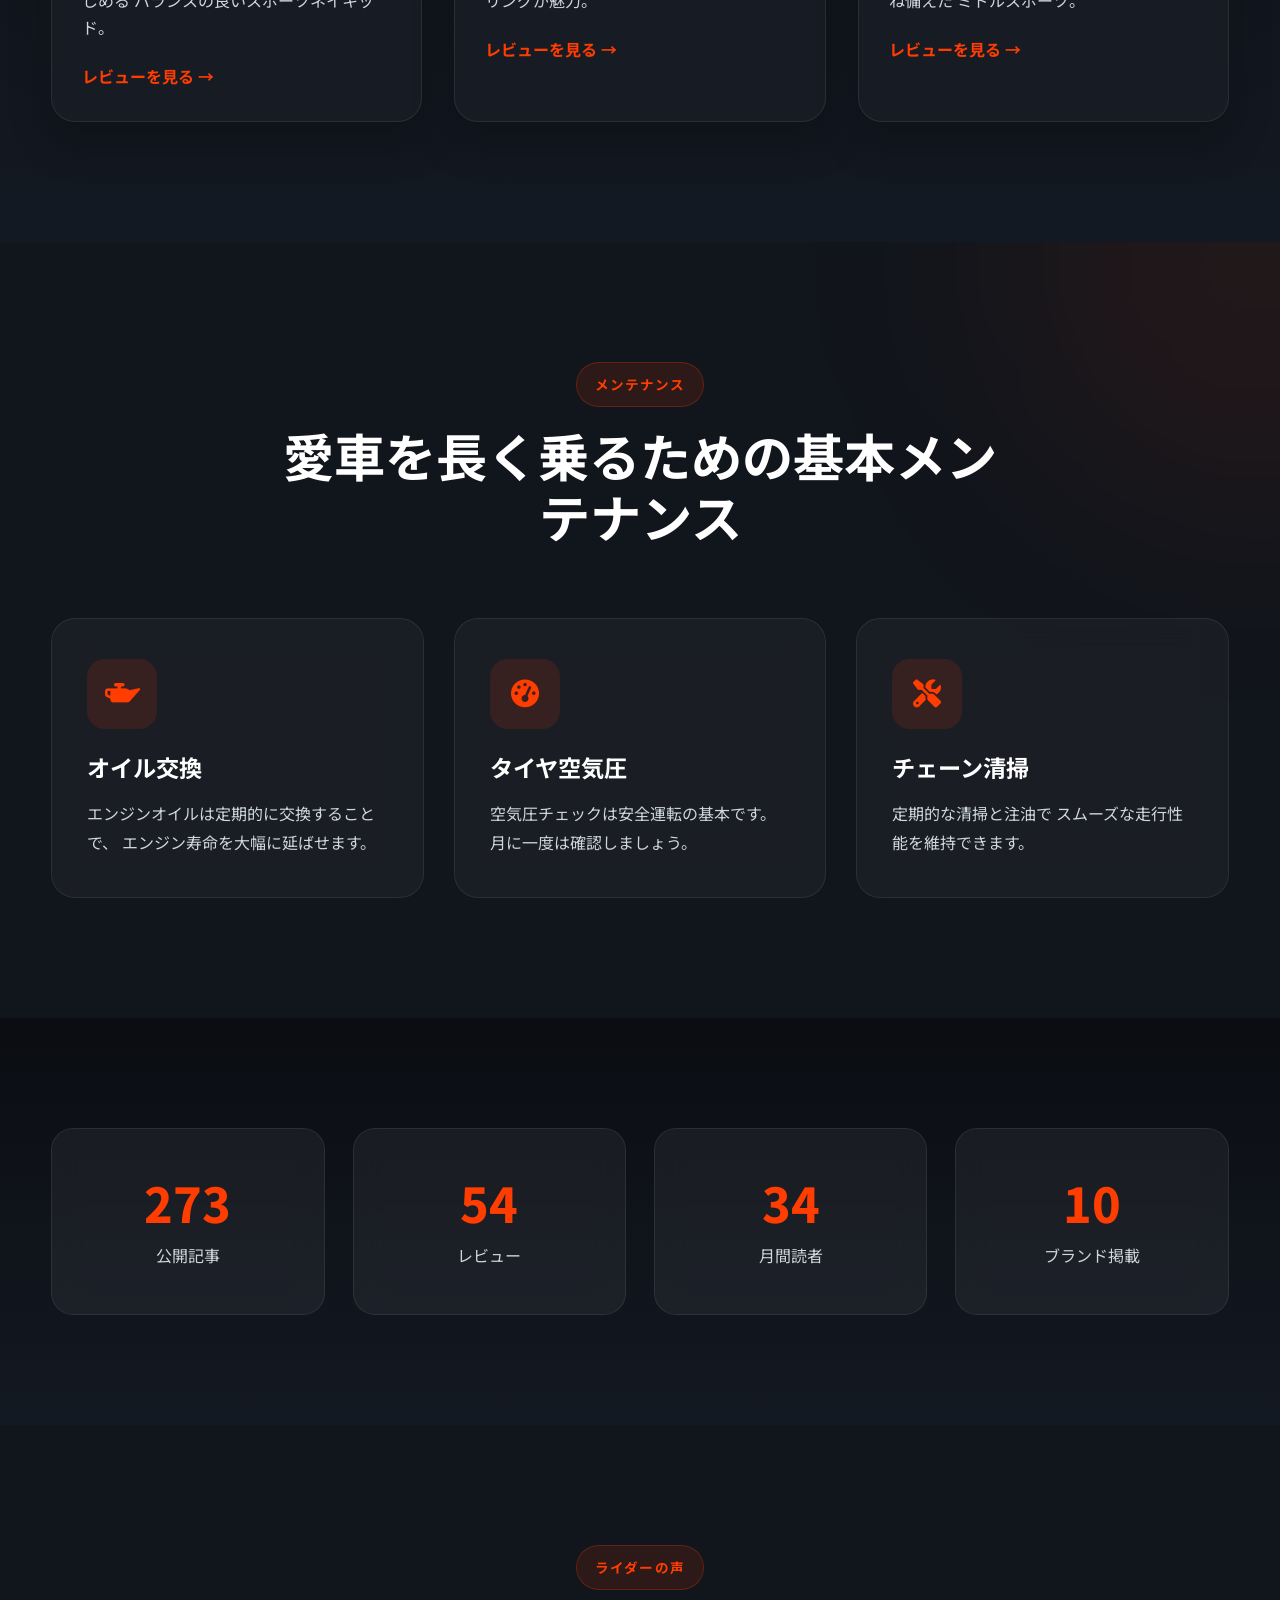
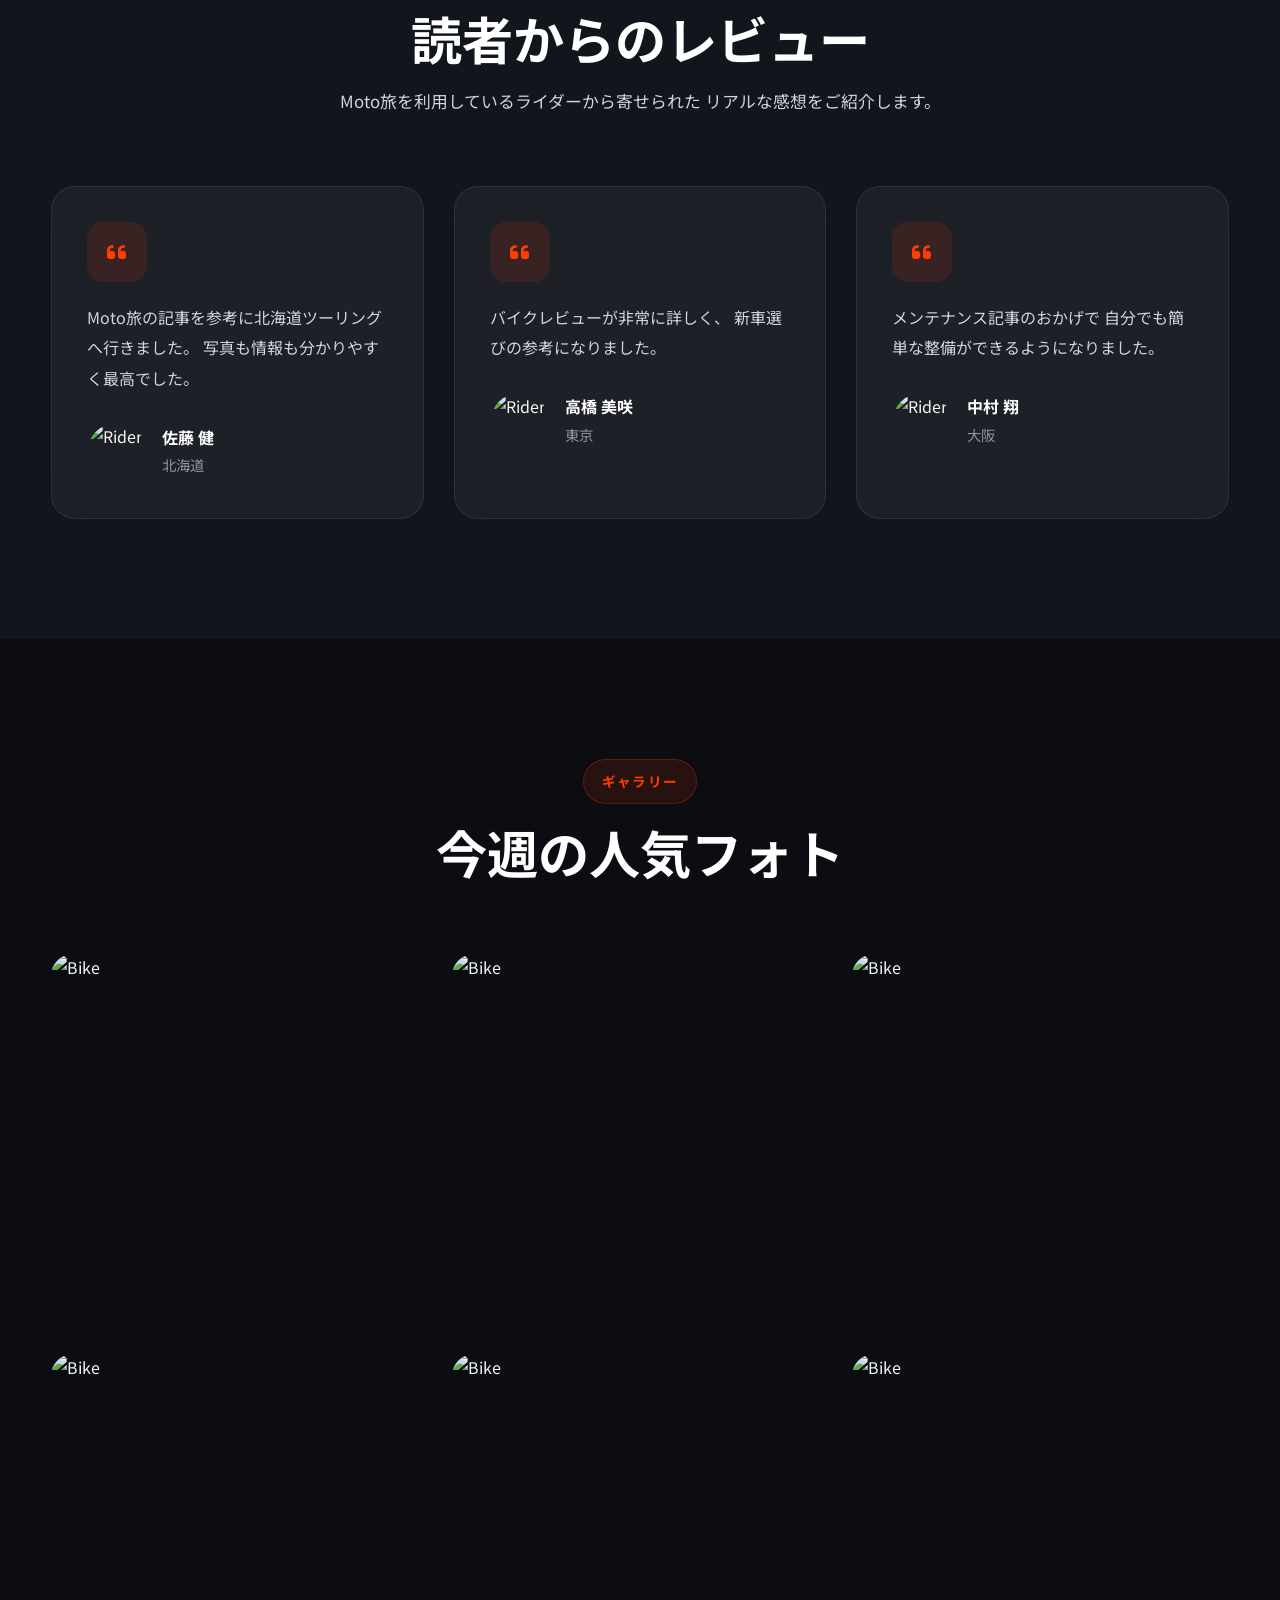
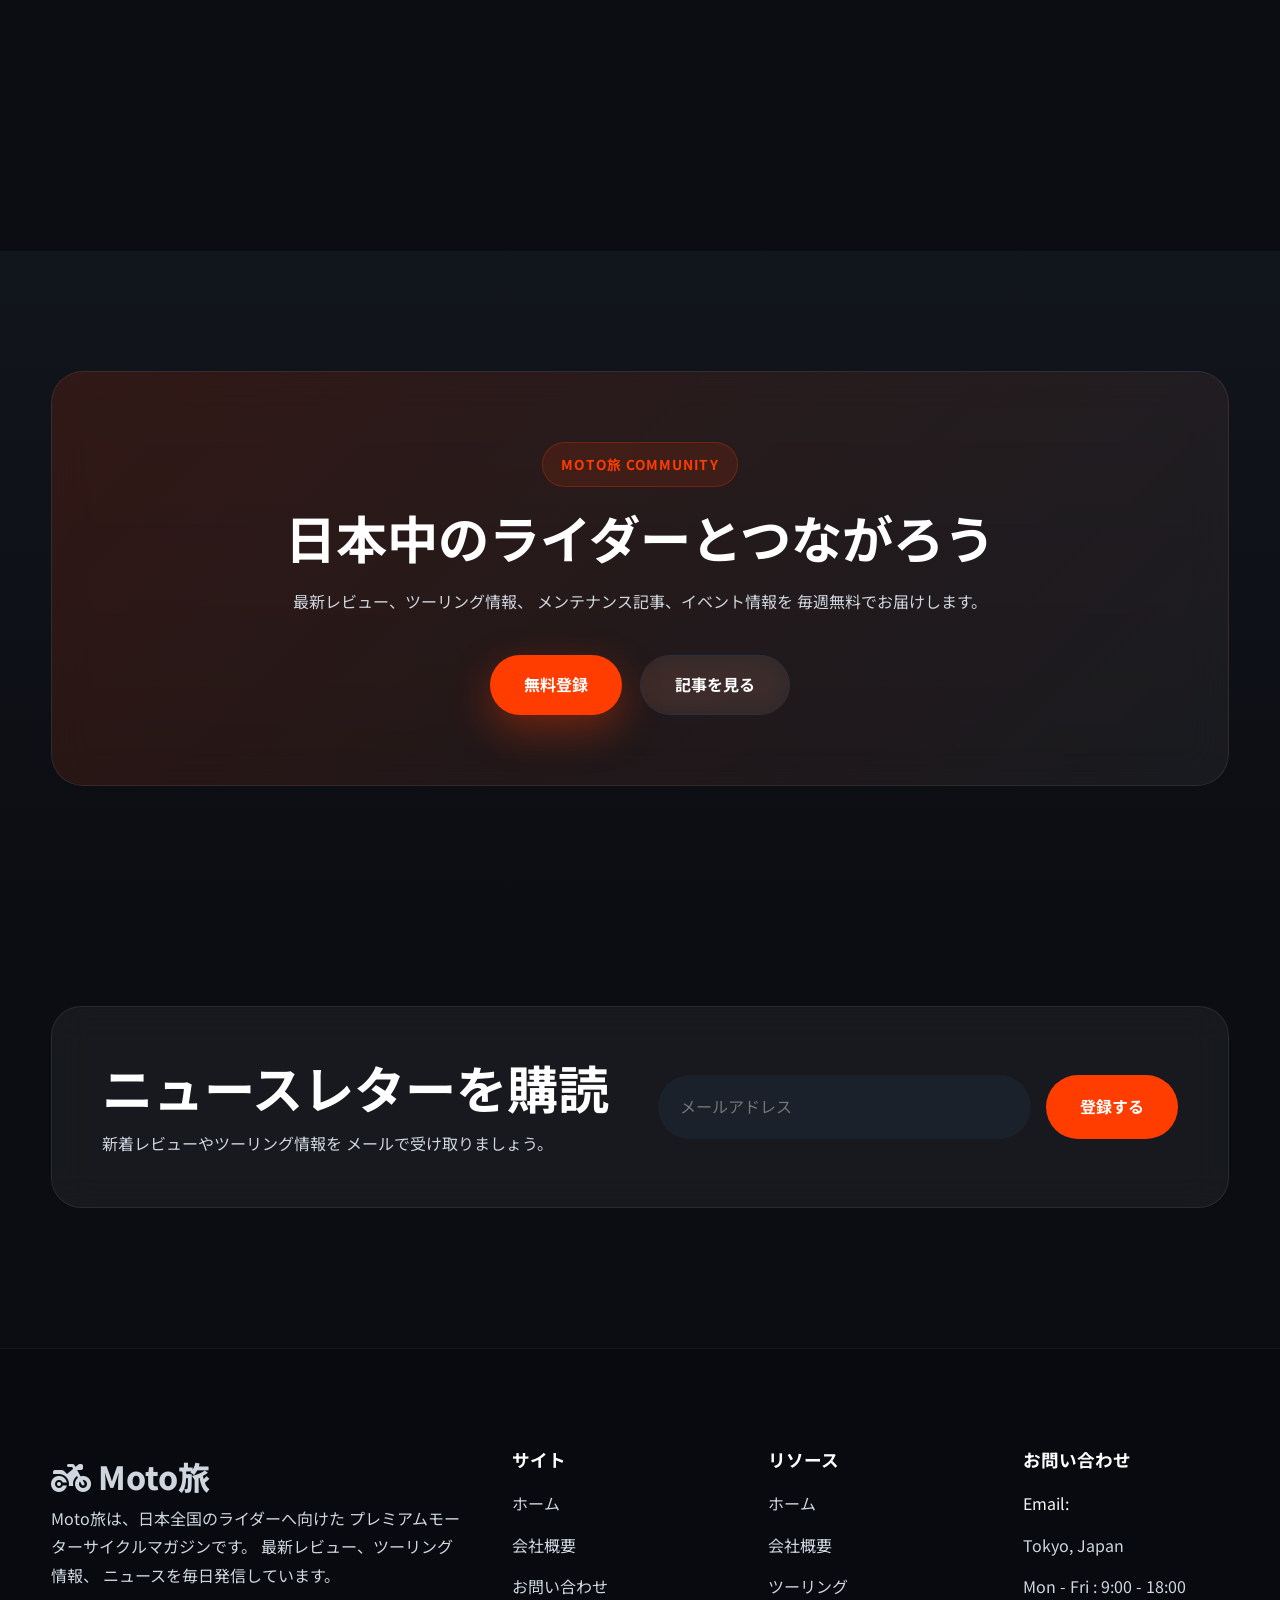
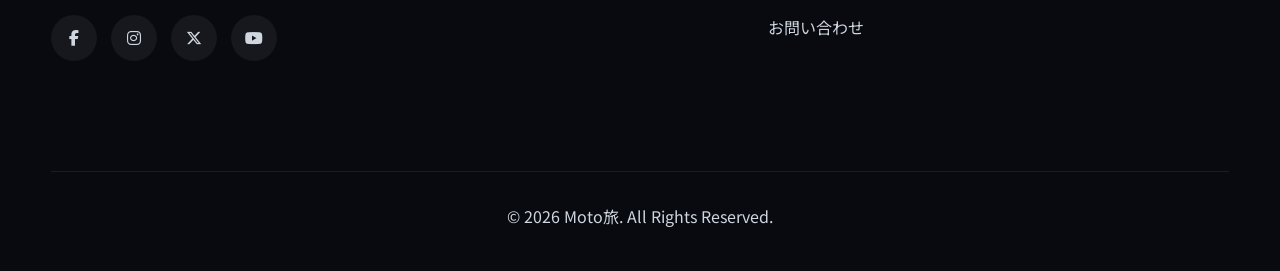
==== commit 0394869e: "Update index.html" ====
--- a/index.html
+++ b/index.html
@@ -1219,7 +1219,7 @@
 
             <img src="https://images.unsplash.com/photo-1449965408869-eaa3f722e40d?auto=format&fit=crop&w=800&q=80" alt="Bike">
 
-            <img src="https://images.unsplash.com/photo-1542291026-7eec264c27ff?auto=format&fit=crop&w=800&q=80" alt="Bike">
+            <img src="https://images.unsplash.com/photo-1517846693594-1567da72af75" alt="Bike">
 
             <img src="https://images.unsplash.com/photo-1558981806-ec527fa84c39?auto=format&fit=crop&w=800&q=80" alt="Bike">
 
